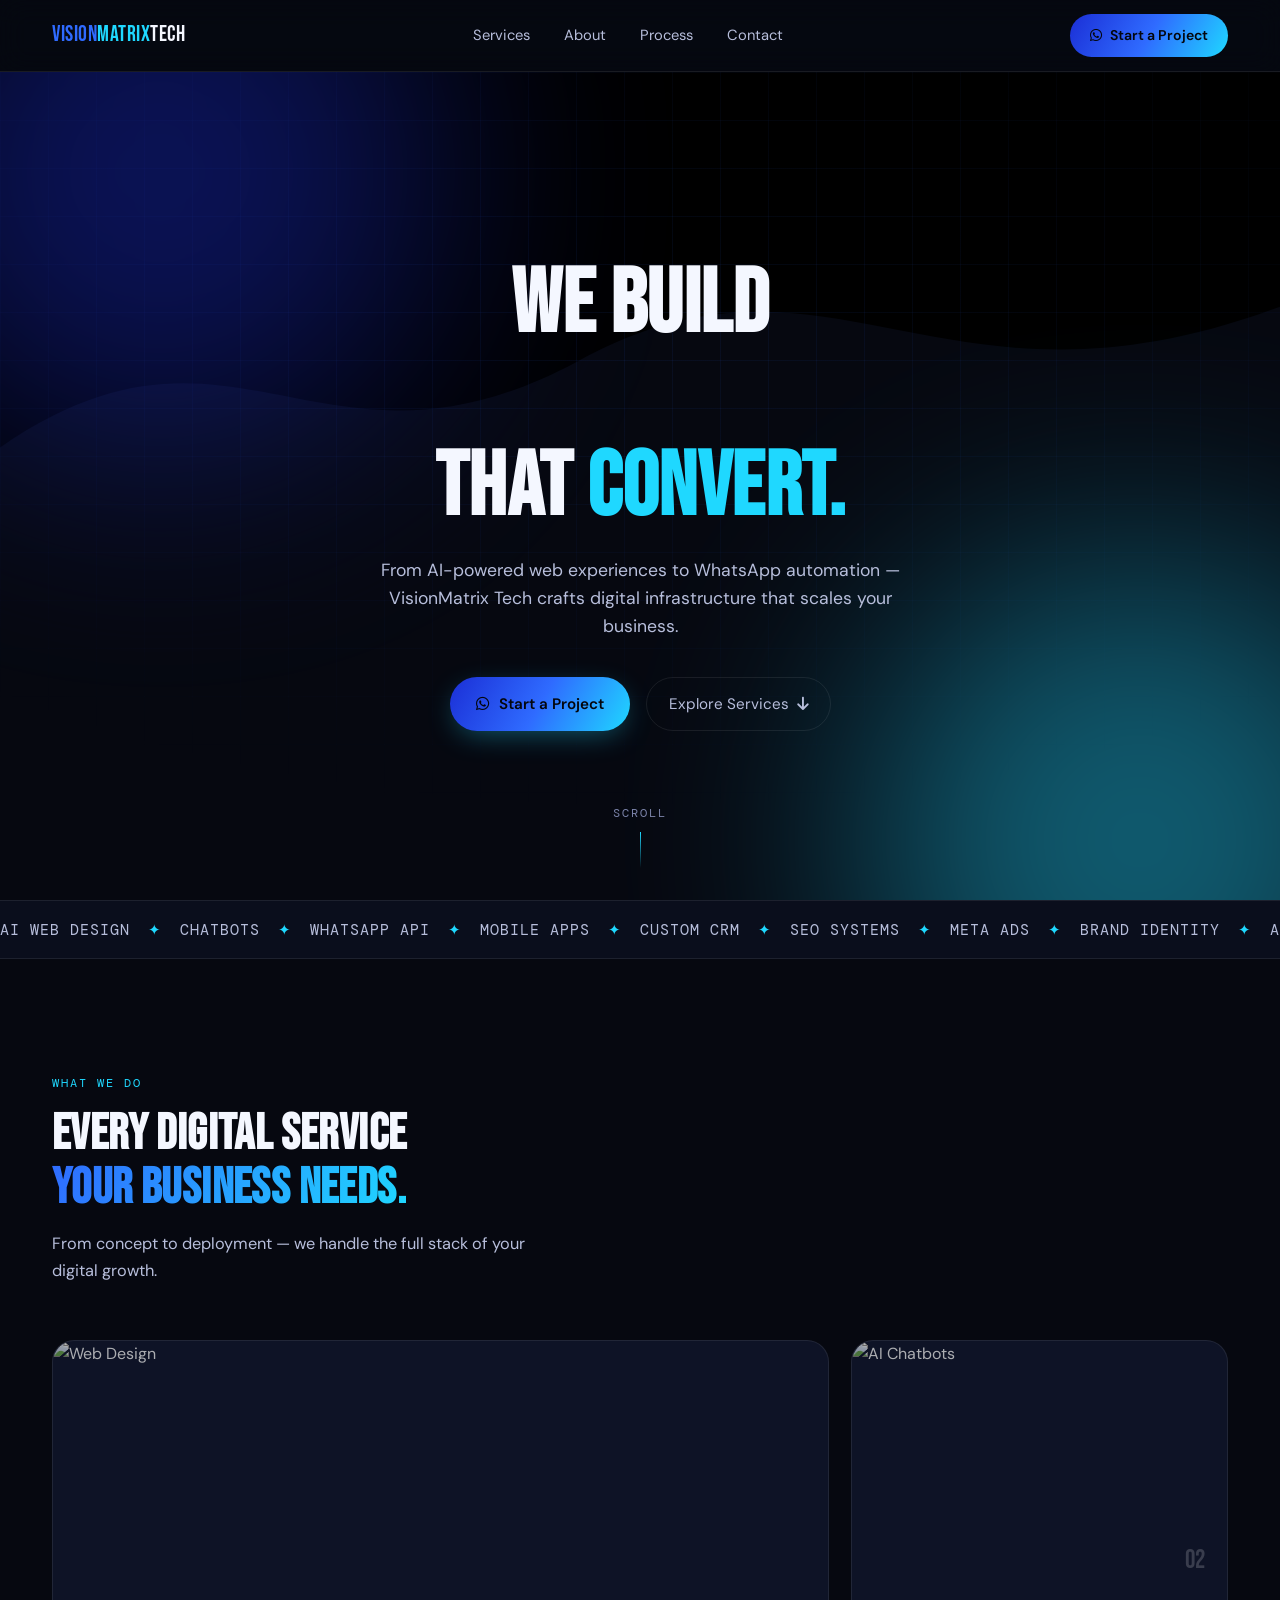
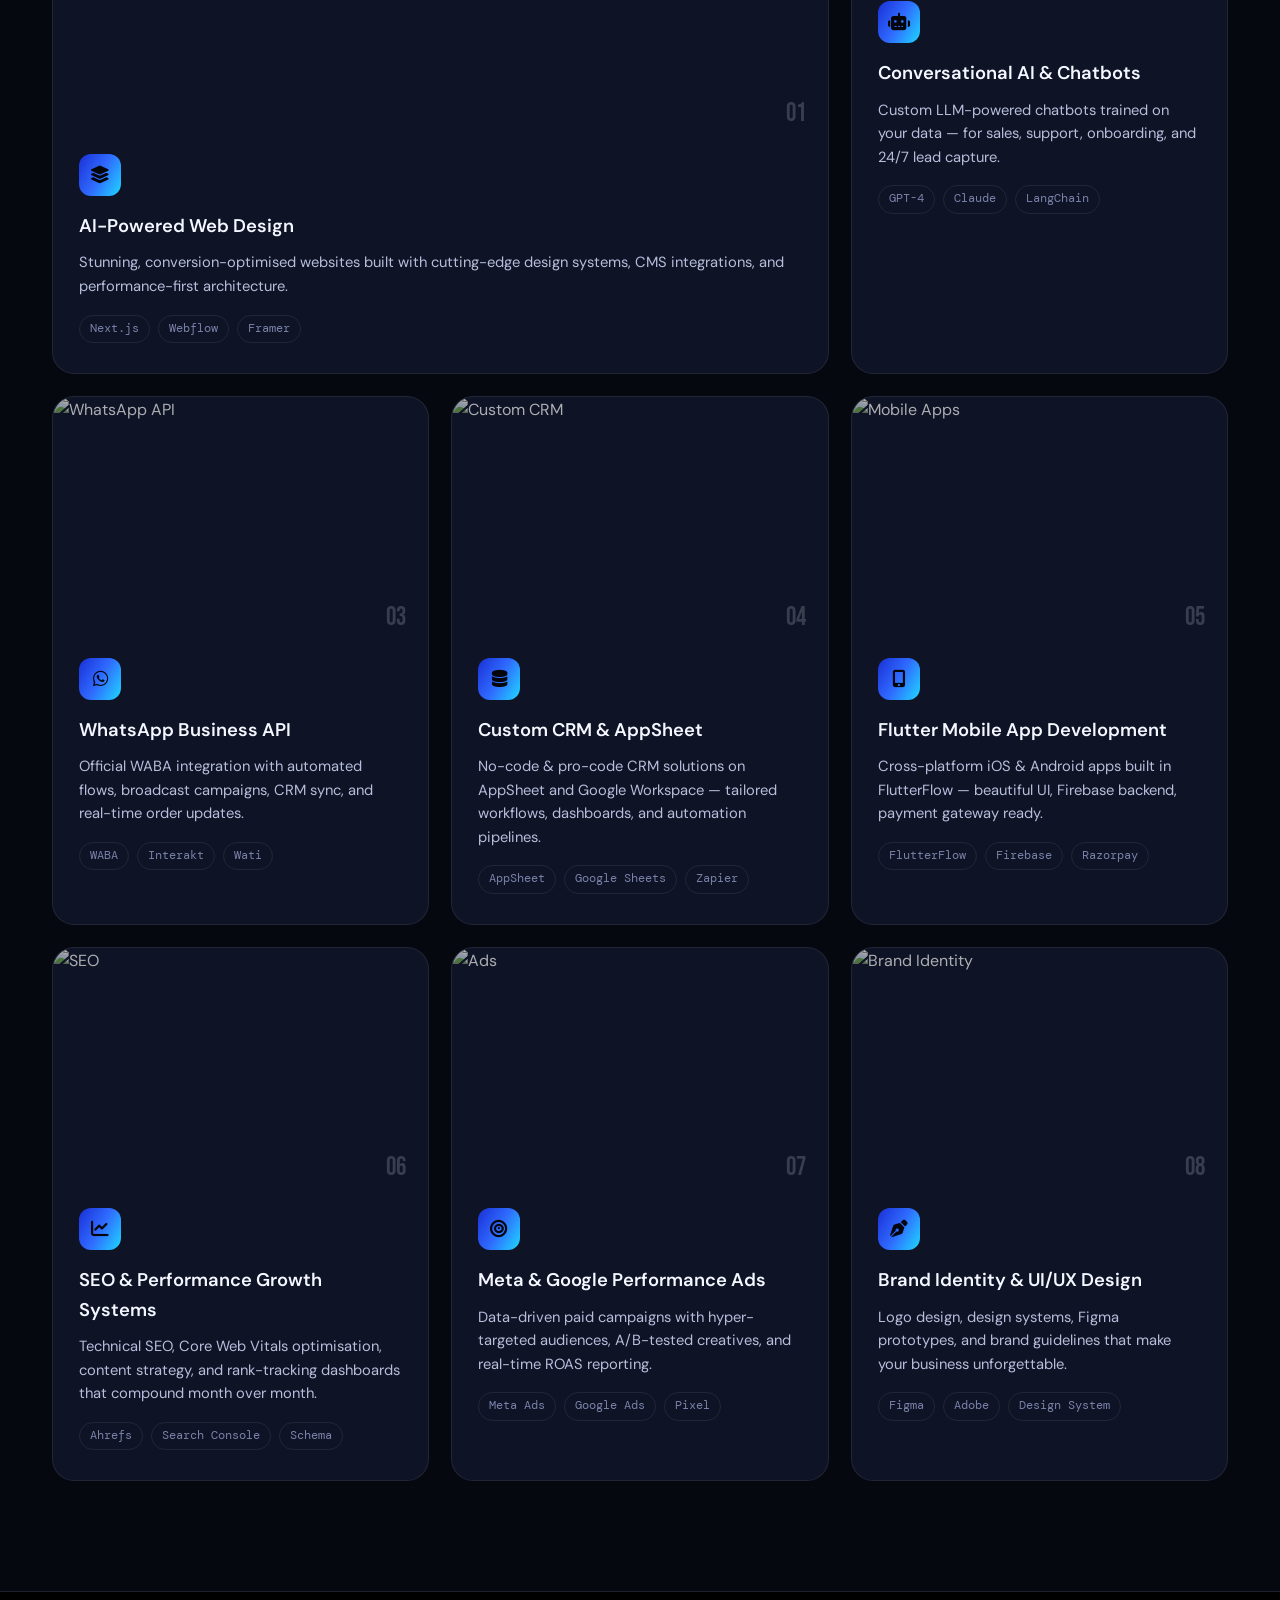
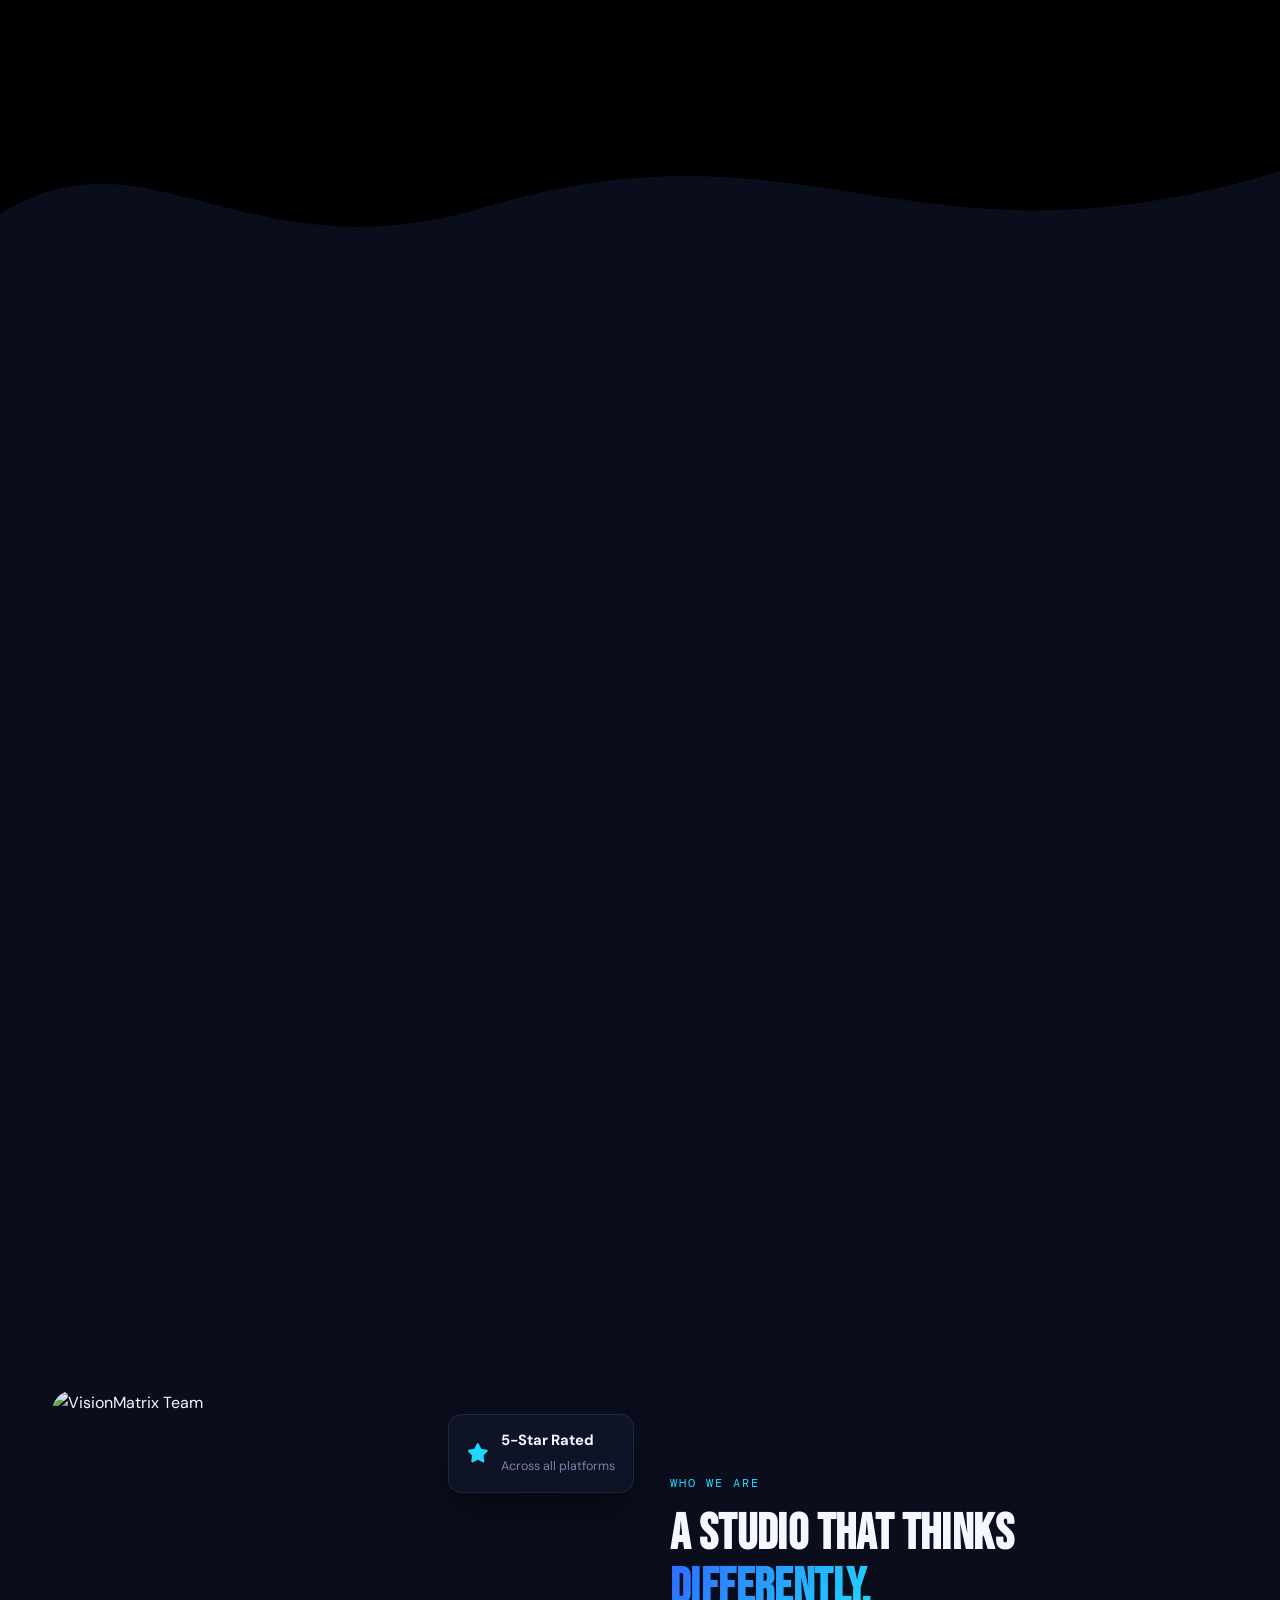
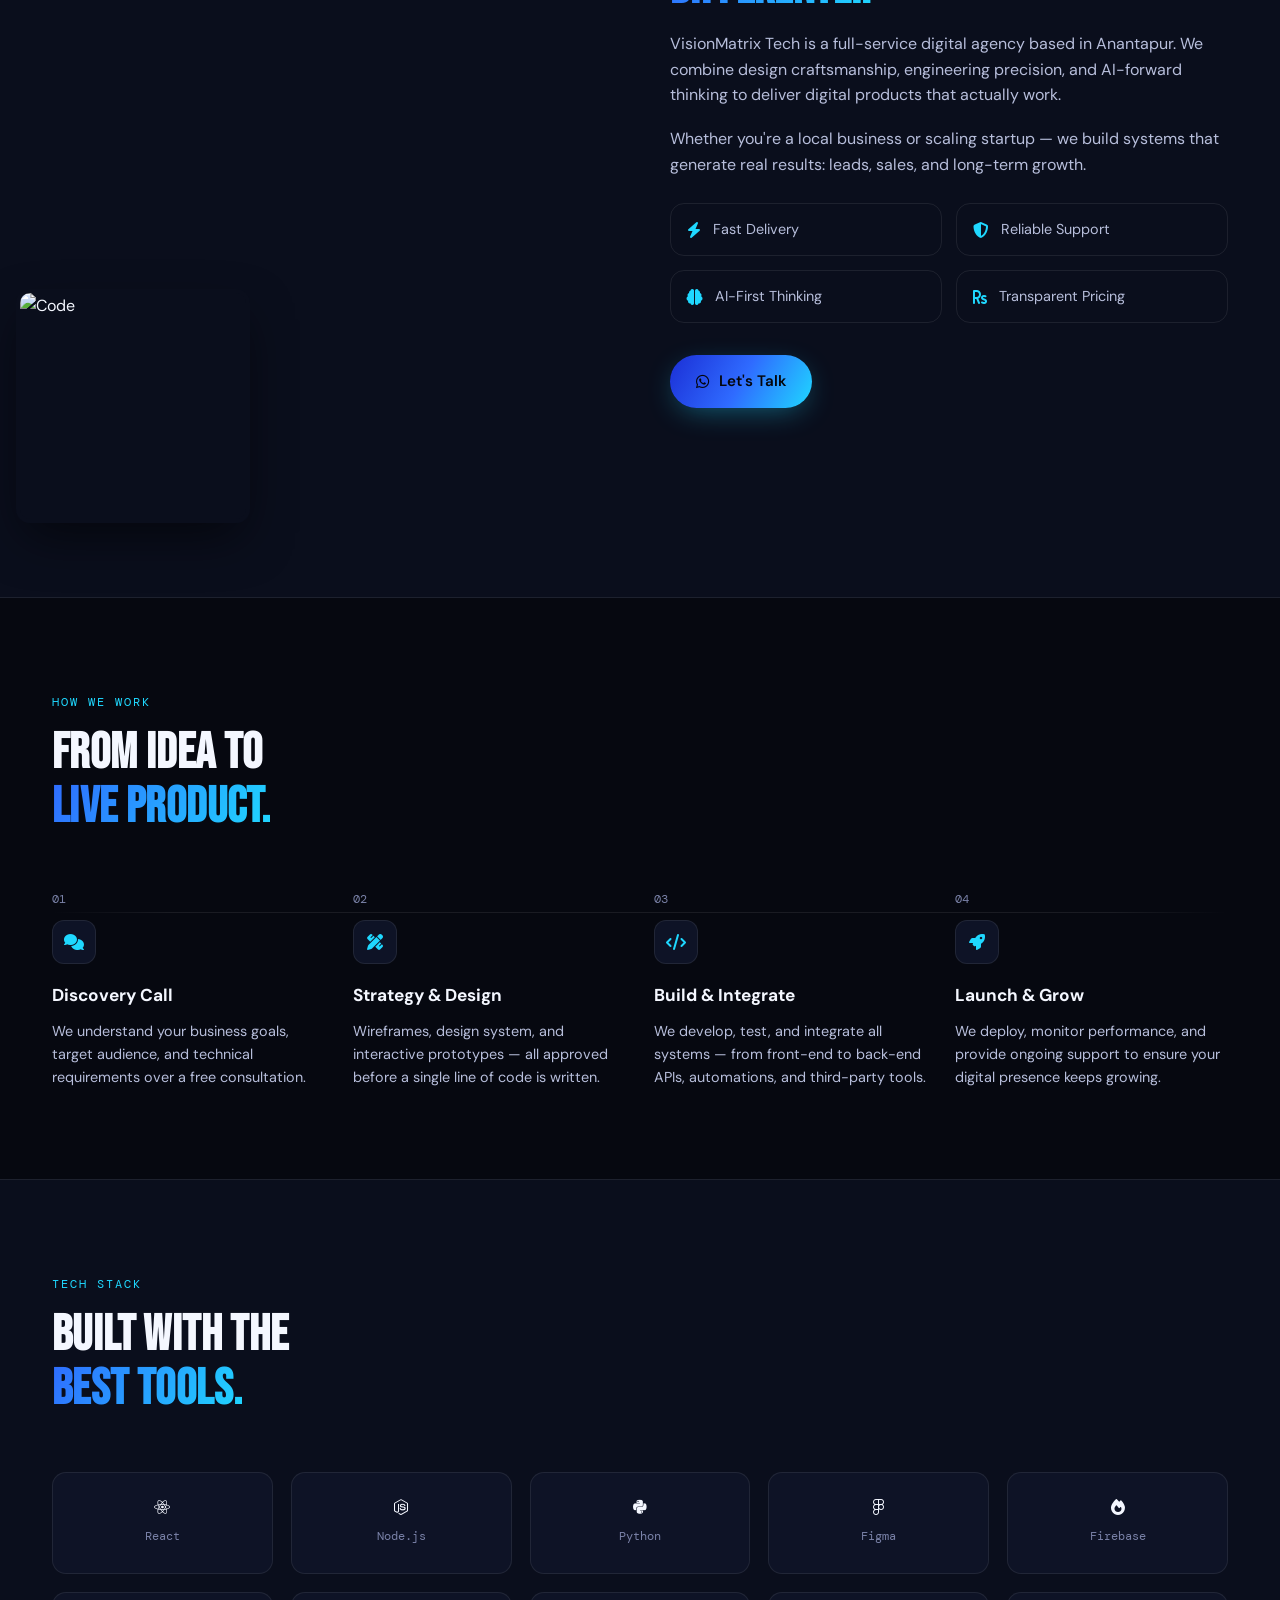
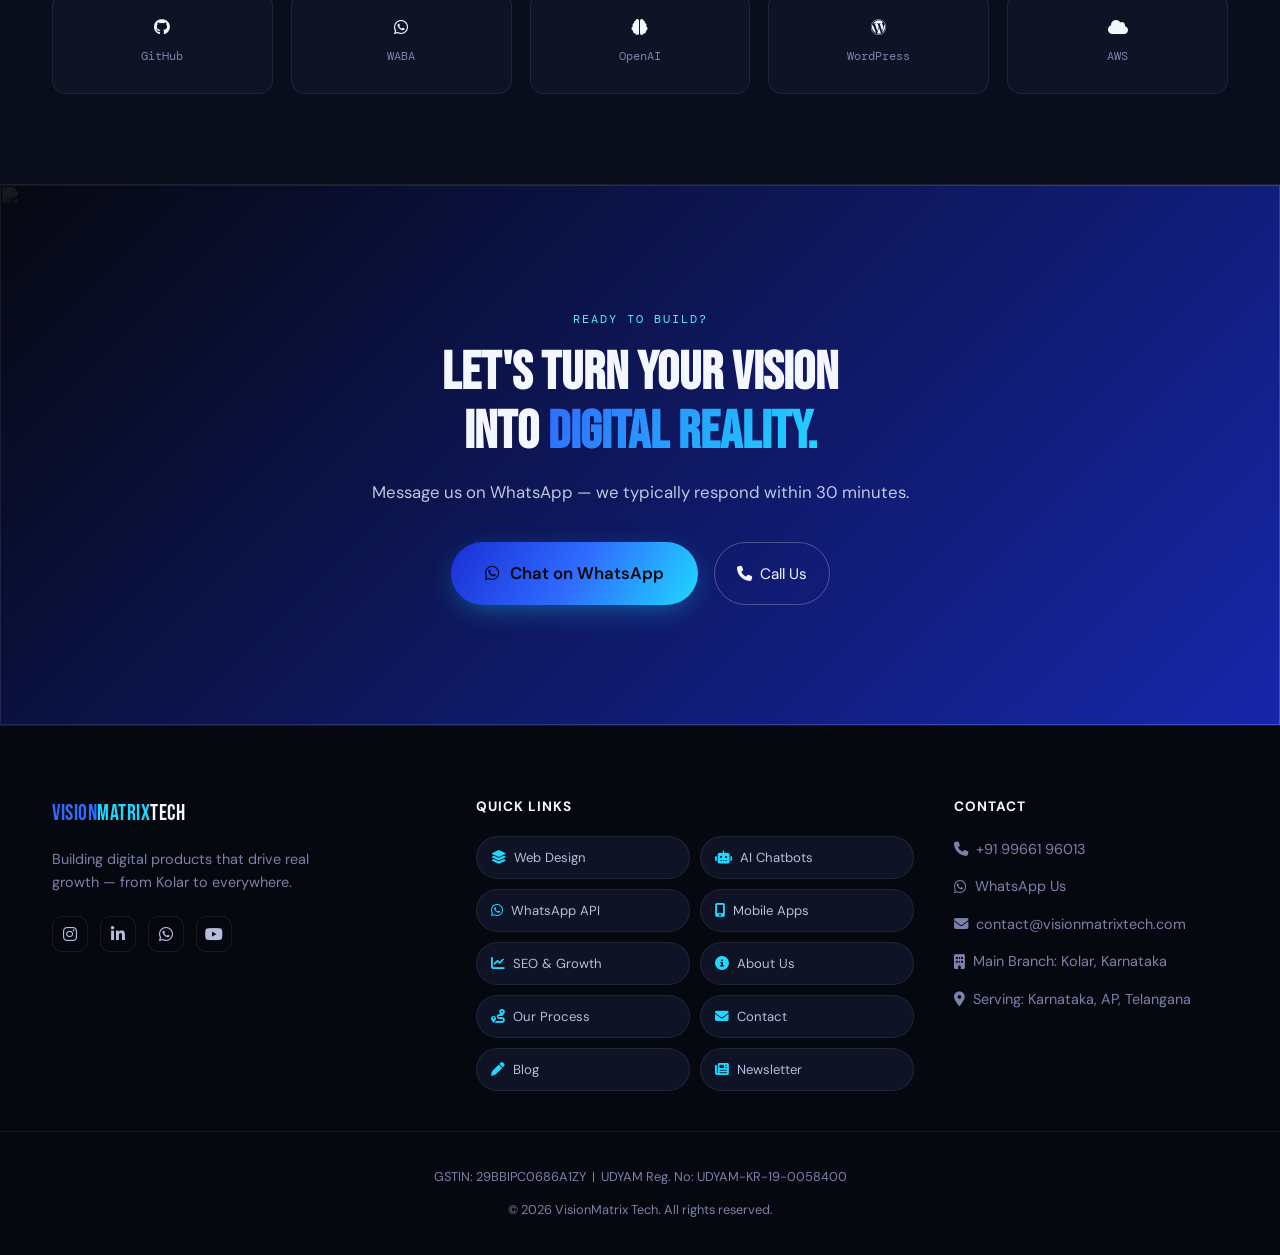
==== index.html @ 382af7f5 "Update index.html" ====
<!DOCTYPE html>
<html lang="en">
<head>
  <meta charset="UTF-8" />
  <meta name="viewport" content="width=device-width, initial-scale=1.0" />
  <title>VisionMatrix Tech — Digital Agency, Anantapur</title>
  <meta name="description" content="VisionMatrix Tech builds AI-powered websites, chatbots, WhatsApp automation, mobile apps, and growth systems for businesses in Anantapur and beyond." />
  <meta name="theme-color" content="#060810" />

  <link rel="preconnect" href="https://fonts.googleapis.com" />
  <link rel="preconnect" href="https://fonts.gstatic.com" crossorigin />
  <link href="https://fonts.googleapis.com/css2?family=Bebas+Neue&family=DM+Sans:wght@300;400;500;600&family=DM+Mono:wght@400;500&display=swap" rel="stylesheet" />
  <link rel="stylesheet" href="https://cdnjs.cloudflare.com/ajax/libs/font-awesome/6.5.0/css/all.min.css" />

  <link rel="stylesheet" href="style.css" />
</head>
<body>

  <nav class="nav" id="nav">
    <div class="nav-inner">
      <a href="#" class="nav-logo">
        <img src="VisionMatrix.png" alt="VisionMatrix Tech" onerror="this.style.display='none'" />
        <span class="nav-logo-text"><span class="brand-vision">Vision</span><span class="brand-matrix">Matrix</span><span class="brand-tech">Tech</span></span>
      </a>
      <ul class="nav-links" id="navLinks">
        <li><a href="#services">Services</a></li>
        <li><a href="#about">About</a></li>
        <li><a href="#process">Process</a></li>
        <li><a href="#contact">Contact</a></li>
      </ul>
      <a href="https://wa.me/919966196013?text=Hi%20Chandan,%20I%20am%20looking%20for%20a%20digital%20solution%20for%20my%20business." target="_blank" class="nav-cta">
        <img src="https://api.iconify.design/simple-icons:whatsapp.svg?color=%2325D366" alt="WhatsApp" loading="lazy" class="brand-icon icon-sm" onerror="iconFallback(this)" data-fallback-fa="fab fa-whatsapp" /> Start a Project
      </a>
      <button class="nav-hamburger" id="hamburger" aria-label="Open menu">
        <span></span><span></span><span></span>
      </button>
    </div>
    <div class="mobile-menu" id="mobileMenu">
      <ul>
        <li><a href="#services" onclick="closeMobileMenu()">Services</a></li>
        <li><a href="#about" onclick="closeMobileMenu()">About</a></li>
        <li><a href="#process" onclick="closeMobileMenu()">Process</a></li>
        <li><a href="#contact" onclick="closeMobileMenu()">Contact</a></li>
      </ul>
      <a href="https://wa.me/919966196013?text=Hi%20Chandan,%20I%20am%20looking%20for%20a%20digital%20solution%20for%20my%20business." target="_blank" class="mobile-cta">
        <img src="https://api.iconify.design/simple-icons:whatsapp.svg?color=%2325D366" alt="WhatsApp" loading="lazy" class="brand-icon icon-sm" onerror="iconFallback(this)" data-fallback-fa="fab fa-whatsapp" /> Start a Project on WhatsApp
      </a>
    </div>
  </nav>

  <section class="hero" id="home">
    <div class="hero-bg">
      <div class="hero-grid"></div>
      <div class="dot-texture corner-tl"></div>
      <div class="dot-texture corner-br"></div>
      <div class="hero-glow glow-1"></div>
      <div class="hero-glow glow-2"></div>
      <svg class="brand-wave wave-tl-1" viewBox="0 0 300 300"><path d="M0,0 L300,0 L300,55 C220,85 195,35 135,68 C75,100 55,50 0,88 Z" /></svg>
      <svg class="brand-wave wave-tl-2" viewBox="0 0 300 300"><path d="M0,0 L300,0 L300,26 C205,48 180,16 100,34 C48,46 28,20 0,38 Z" /></svg>
      <svg class="brand-wave wave-br-1" viewBox="0 0 300 300"><path d="M300,300 L0,300 L0,245 C80,215 105,265 165,232 C225,200 245,250 300,212 Z" /></svg>
      <svg class="brand-wave wave-br-2" viewBox="0 0 300 300"><path d="M300,300 L0,300 L0,274 C95,252 120,284 200,266 C252,254 272,280 300,262 Z" /></svg>
      <img src="https://images.unsplash.com/photo-1451187580459-43490279c0fa?w=1800&auto=format&fit=crop&q=80" alt="" class="hero-bg-img" />
    </div>
    <div class="hero-inner">
      <h1 class="hero-title">
        We Build<br />
        <span class="hero-word-cycle" id="wordCycle">Websites</span><br />
        That <span class="hero-accent">Convert.</span>
      </h1>
      <p class="hero-sub">
        From AI-powered web experiences to WhatsApp automation — VisionMatrix Tech crafts digital infrastructure that scales your business.
      </p>
      <div class="hero-actions">
        <a href="https://wa.me/919966196013?text=Hi%20Chandan,%20I%20am%20looking%20for%20a%20digital%20solution%20for%20my%20business." target="_blank" class="btn-primary">
          <img src="https://api.iconify.design/simple-icons:whatsapp.svg?color=%2325D366" alt="WhatsApp" loading="lazy" class="brand-icon icon-sm" onerror="iconFallback(this)" data-fallback-fa="fab fa-whatsapp" /> Start a Project
        </a>
        <a href="#services" class="btn-ghost">Explore Services <i class="fas fa-arrow-down"></i></a>
      </div>

    </div>
    <div class="hero-scroll-hint">
      <span>Scroll</span>
      <div class="scroll-line"></div>
    </div>
  </section>

  <div class="marquee-strip">
    <div class="marquee-track">
      <span class="mq-web">AI Web Design</span><span class="sep">✦</span>
      <span class="mq-bot">Chatbots</span><span class="sep">✦</span>
      <span class="mq-wa">WhatsApp API</span><span class="sep">✦</span>
      <span class="mq-app">Mobile Apps</span><span class="sep">✦</span>
      <span class="mq-crm">Custom CRM</span><span class="sep">✦</span>
      <span class="mq-seo">SEO Systems</span><span class="sep">✦</span>
      <span class="mq-ads">Meta Ads</span><span class="sep">✦</span>
      <span class="mq-brand">Brand Identity</span><span class="sep">✦</span>
      <span class="mq-web">AI Web Design</span><span class="sep">✦</span>
      <span class="mq-bot">Chatbots</span><span class="sep">✦</span>
      <span class="mq-wa">WhatsApp API</span><span class="sep">✦</span>
      <span class="mq-app">Mobile Apps</span><span class="sep">✦</span>
      <span class="mq-crm">Custom CRM</span><span class="sep">✦</span>
      <span class="mq-seo">SEO Systems</span><span class="sep">✦</span>
      <span class="mq-ads">Meta Ads</span><span class="sep">✦</span>
      <span class="mq-brand">Brand Identity</span><span class="sep">✦</span>
    </div>
  </div>

  <section class="services" id="services">
    <div class="section-inner">
      <div class="section-header">
        <span class="section-tag">What We Do</span>
        <h2 class="section-title">Every Digital Service<br /><span class="accent-text">Your Business Needs.</span></h2>
        <p class="section-desc">From concept to deployment — we handle the full stack of your digital growth.</p>
      </div>
      <div class="services-grid">

        <div class="service-card featured" data-tilt>
          <div class="service-img">
            <img src="https://images.unsplash.com/photo-1547658719-da2b51169166?w=800&auto=format&fit=crop&q=80" alt="Web Design" />
            <div class="service-img-overlay"></div>
          </div>
          <div class="service-body">
            <span class="service-num">01</span>
            <div class="service-icon"><i class="fas fa-layer-group"></i></div>
            <h3>AI-Powered Web Design</h3>
            <p>Stunning, conversion-optimised websites built with cutting-edge design systems, CMS integrations, and performance-first architecture.</p>
            <div class="service-tags"><span>Next.js</span><span>Webflow</span><span>Framer</span></div>
          </div>
        </div>

        <div class="service-card" data-tilt>
          <div class="service-img">
            <img src="https://images.unsplash.com/photo-1677442136019-21780ecad995?w=800&auto=format&fit=crop&q=80" alt="AI Chatbots" />
            <div class="service-img-overlay"></div>
          </div>
          <div class="service-body">
            <span class="service-num">02</span>
            <div class="service-icon"><i class="fas fa-robot"></i></div>
            <h3>Conversational AI & Chatbots</h3>
            <p>Custom LLM-powered chatbots trained on your data — for sales, support, onboarding, and 24/7 lead capture.</p>
            <div class="service-tags"><span>GPT-4</span><span>Claude</span><span>LangChain</span></div>
          </div>
        </div>

        <div class="service-card" data-tilt>
          <div class="service-img">
            <img src="https://images.unsplash.com/photo-1611746872915-64382b5c76da?w=800&auto=format&fit=crop&q=80" alt="WhatsApp API" />
            <div class="service-img-overlay"></div>
          </div>
          <div class="service-body">
            <span class="service-num">03</span>
            <div class="service-icon"><i class="fab fa-whatsapp"></i></div>
            <h3>WhatsApp Business API</h3>
            <p>Official WABA integration with automated flows, broadcast campaigns, CRM sync, and real-time order updates.</p>
            <div class="service-tags"><span>WABA</span><span>Interakt</span><span>Wati</span></div>
          </div>
        </div>

        <div class="service-card" data-tilt>
          <div class="service-img">
            <img src="https://images.unsplash.com/photo-1553877522-43269d4ea984?w=800&auto=format&fit=crop&q=80" alt="Custom CRM" />
            <div class="service-img-overlay"></div>
          </div>
          <div class="service-body">
            <span class="service-num">04</span>
            <div class="service-icon"><i class="fas fa-database"></i></div>
            <h3>Custom CRM & AppSheet</h3>
            <p>No-code & pro-code CRM solutions on AppSheet and Google Workspace — tailored workflows, dashboards, and automation pipelines.</p>
            <div class="service-tags"><span>AppSheet</span><span>Google Sheets</span><span>Zapier</span></div>
          </div>
        </div>

        <div class="service-card" data-tilt>
          <div class="service-img">
            <img src="https://images.unsplash.com/photo-1512941937669-90a1b58e7e9c?w=800&auto=format&fit=crop&q=80" alt="Mobile Apps" />
            <div class="service-img-overlay"></div>
          </div>
          <div class="service-body">
            <span class="service-num">05</span>
            <div class="service-icon"><i class="fas fa-mobile-alt"></i></div>
            <h3>Flutter Mobile App Development</h3>
            <p>Cross-platform iOS & Android apps built in FlutterFlow — beautiful UI, Firebase backend, payment gateway ready.</p>
            <div class="service-tags"><span>FlutterFlow</span><span>Firebase</span><span>Razorpay</span></div>
          </div>
        </div>

        <div class="service-card" data-tilt>
          <div class="service-img">
            <img src="https://images.unsplash.com/photo-1460925895917-afdab827c52f?w=800&auto=format&fit=crop&q=80" alt="SEO" />
            <div class="service-img-overlay"></div>
          </div>
          <div class="service-body">
            <span class="service-num">06</span>
            <div class="service-icon"><i class="fas fa-chart-line"></i></div>
            <h3>SEO & Performance Growth Systems</h3>
            <p>Technical SEO, Core Web Vitals optimisation, content strategy, and rank-tracking dashboards that compound month over month.</p>
            <div class="service-tags"><span>Ahrefs</span><span>Search Console</span><span>Schema</span></div>
          </div>
        </div>

        <div class="service-card" data-tilt>
          <div class="service-img">
            <img src="https://images.unsplash.com/photo-1611162617213-7d7a39e9b1d7?w=800&auto=format&fit=crop&q=80" alt="Ads" />
            <div class="service-img-overlay"></div>
          </div>
          <div class="service-body">
            <span class="service-num">07</span>
            <div class="service-icon"><i class="fas fa-bullseye"></i></div>
            <h3>Meta & Google Performance Ads</h3>
            <p>Data-driven paid campaigns with hyper-targeted audiences, A/B-tested creatives, and real-time ROAS reporting.</p>
            <div class="service-tags"><span>Meta Ads</span><span>Google Ads</span><span>Pixel</span></div>
          </div>
        </div>

        <div class="service-card" data-tilt>
          <div class="service-img">
            <img src="https://images.unsplash.com/photo-1558655146-9f40138edfeb?w=800&auto=format&fit=crop&q=80" alt="Brand Identity" />
            <div class="service-img-overlay"></div>
          </div>
          <div class="service-body">
            <span class="service-num">08</span>
            <div class="service-icon"><i class="fas fa-pen-nib"></i></div>
            <h3>Brand Identity & UI/UX Design</h3>
            <p>Logo design, design systems, Figma prototypes, and brand guidelines that make your business unforgettable.</p>
            <div class="service-tags"><span>Figma</span><span>Adobe</span><span>Design System</span></div>
          </div>
        </div>

      </div>
    </div>
  </section>

  <section class="about" id="about">
    <svg class="brand-wave wave-about" viewBox="0 0 300 300"><path d="M0,0 L300,0 L300,42 C215,68 190,28 115,50 C58,68 35,30 0,52 Z" /></svg>
    <div class="dot-texture corner-br"></div>
    <div class="section-inner about-inner">
      <div class="about-visual">
        <div class="about-img-main">
          <img src="https://images.unsplash.com/photo-1522071820081-009f0129c71c?w=900&auto=format&fit=crop&q=80" alt="VisionMatrix Team" />
        </div>
        <div class="about-img-accent">
          <img src="https://images.unsplash.com/photo-1498050108023-c5249f4df085?w=600&auto=format&fit=crop&q=80" alt="Code" />
        </div>
        <div class="about-float-card">
          <i class="fas fa-star accent-icon"></i>
          <div>
            <strong>5-Star Rated</strong>
            <span>Across all platforms</span>
          </div>
        </div>
      </div>
      <div class="about-content">
        <span class="section-tag">Who We Are</span>
        <h2 class="section-title">A Studio That Thinks<br /><span class="accent-text">Differently.</span></h2>
        <p>VisionMatrix Tech is a full-service digital agency based in Anantapur. We combine design craftsmanship, engineering precision, and AI-forward thinking to deliver digital products that actually work.</p>
        <p>Whether you're a local business or scaling startup — we build systems that generate real results: leads, sales, and long-term growth.</p>
        <div class="about-pillars">
          <div class="pillar">
            <i class="fas fa-bolt"></i>
            <span>Fast Delivery</span>
          </div>
          <div class="pillar">
            <i class="fas fa-shield-alt"></i>
            <span>Reliable Support</span>
          </div>
          <div class="pillar">
            <i class="fas fa-brain"></i>
            <span>AI-First Thinking</span>
          </div>
          <div class="pillar">
            <i class="fas fa-rupee-sign"></i>
            <span>Transparent Pricing</span>
          </div>
        </div>
        <a href="https://wa.me/919966196013?text=Hi%20Chandan,%20I%20am%20looking%20for%20a%20digital%20solution%20for%20my%20business." target="_blank" class="btn-primary">
          <img src="https://api.iconify.design/simple-icons:whatsapp.svg?color=%2325D366" alt="WhatsApp" loading="lazy" class="brand-icon icon-sm" onerror="iconFallback(this)" data-fallback-fa="fab fa-whatsapp" /> Let's Talk
        </a>
      </div>
    </div>
  </section>

  <section class="process" id="process">
    <div class="section-inner">
      <div class="section-header">
        <span class="section-tag">How We Work</span>
        <h2 class="section-title">From Idea to<br /><span class="accent-text">Live Product.</span></h2>
      </div>
      <div class="process-steps">
        <div class="process-line"></div>
        <div class="process-step reveal">
          <div class="step-num">01</div>
          <div class="step-icon"><i class="fas fa-comments"></i></div>
          <h3>Discovery Call</h3>
          <p>We understand your business goals, target audience, and technical requirements over a free consultation.</p>
        </div>
        <div class="process-step reveal">
          <div class="step-num">02</div>
          <div class="step-icon"><i class="fas fa-pencil-ruler"></i></div>
          <h3>Strategy & Design</h3>
          <p>Wireframes, design system, and interactive prototypes — all approved before a single line of code is written.</p>
        </div>
        <div class="process-step reveal">
          <div class="step-num">03</div>
          <div class="step-icon"><i class="fas fa-code"></i></div>
          <h3>Build & Integrate</h3>
          <p>We develop, test, and integrate all systems — from front-end to back-end APIs, automations, and third-party tools.</p>
        </div>
        <div class="process-step reveal">
          <div class="step-num">04</div>
          <div class="step-icon"><i class="fas fa-rocket"></i></div>
          <h3>Launch & Grow</h3>
          <p>We deploy, monitor performance, and provide ongoing support to ensure your digital presence keeps growing.</p>
        </div>
      </div>
    </div>
  </section>

  <section class="tech-section">
    <div class="section-inner">
      <div class="section-header">
        <span class="section-tag">Tech Stack</span>
        <h2 class="section-title">Built With The<br /><span class="accent-text">Best Tools.</span></h2>
      </div>
      <div class="tech-logos">
        <div class="tech-item"><img src="https://api.iconify.design/simple-icons:react.svg?color=%2361DAFB" alt="React" loading="lazy" class="brand-icon icon-tech" onerror="iconFallback(this)" data-fallback-fa="fab fa-react" /><span>React</span></div>
        <div class="tech-item"><img src="https://api.iconify.design/simple-icons:nodedotjs.svg?color=%235FA04E" alt="Node.js" loading="lazy" class="brand-icon icon-tech" onerror="iconFallback(this)" data-fallback-fa="fab fa-node-js" /><span>Node.js</span></div>
        <div class="tech-item"><img src="https://api.iconify.design/simple-icons:python.svg?color=%233776AB" alt="Python" loading="lazy" class="brand-icon icon-tech" onerror="iconFallback(this)" data-fallback-fa="fab fa-python" /><span>Python</span></div>
        <div class="tech-item"><img src="https://api.iconify.design/simple-icons:figma.svg?color=%23F24E1E" alt="Figma" loading="lazy" class="brand-icon icon-tech" onerror="iconFallback(this)" data-fallback-fa="fab fa-figma" /><span>Figma</span></div>
        <div class="tech-item"><img src="https://api.iconify.design/simple-icons:firebase.svg?color=%23FFCA28" alt="Firebase" loading="lazy" class="brand-icon icon-tech" onerror="iconFallback(this)" data-fallback-fa="fas fa-fire" /><span>Firebase</span></div>
        <div class="tech-item"><img src="https://api.iconify.design/simple-icons:github.svg?color=%23FFFFFF" alt="GitHub" loading="lazy" class="brand-icon icon-tech" onerror="iconFallback(this)" data-fallback-fa="fab fa-github" /><span>GitHub</span></div>
        <div class="tech-item"><img src="https://api.iconify.design/simple-icons:whatsapp.svg?color=%2325D366" alt="WABA" loading="lazy" class="brand-icon icon-tech" onerror="iconFallback(this)" data-fallback-fa="fab fa-whatsapp" /><span>WABA</span></div>
        <div class="tech-item"><img src="https://api.iconify.design/simple-icons:openai.svg?color=%23FFFFFF" alt="OpenAI" loading="lazy" class="brand-icon icon-tech icon-tech-lg" onerror="iconFallback(this)" data-fallback-fa="fas fa-brain" /><span>OpenAI</span></div>
        <div class="tech-item"><img src="https://api.iconify.design/simple-icons:wordpress.svg?color=%2321759B" alt="WordPress" loading="lazy" class="brand-icon icon-tech" onerror="iconFallback(this)" data-fallback-fa="fab fa-wordpress" /><span>WordPress</span></div>
        <div class="tech-item"><img src="https://api.iconify.design/simple-icons:amazonaws.svg?color=%23FF9900" alt="AWS" loading="lazy" class="brand-icon icon-tech" onerror="iconFallback(this)" data-fallback-fa="fas fa-cloud" /><span>AWS</span></div>
      </div>
    </div>
  </section>

  <section class="cta-banner" id="contact">
    <div class="cta-bg">
      <img src="https://images.unsplash.com/photo-1504384308090-c894fdcc538d?w=1800&auto=format&fit=crop&q=80" alt="" />
      <div class="cta-overlay"></div>
      <svg class="brand-wave wave-cta" viewBox="0 0 800 400" preserveAspectRatio="none"><path d="M0,400 L0,280 C120,220 180,320 300,260 C420,200 480,300 620,240 C700,200 760,260 800,220 L800,400 Z" /></svg>
    </div>
    <div class="cta-inner">
      <span class="section-tag light">Ready to Build?</span>
      <h2 class="cta-title">Let's Turn Your Vision<br />Into <span class="accent-text">Digital Reality.</span></h2>
      <p>Message us on WhatsApp — we typically respond within 30 minutes.</p>
      <div class="cta-actions">
        <a href="https://wa.me/919966196013?text=Hi%20Chandan,%20I%20am%20looking%20for%20a%20digital%20solution%20for%20my%20business." target="_blank" class="btn-primary large">
          <img src="https://api.iconify.design/simple-icons:whatsapp.svg?color=%2325D366" alt="WhatsApp" loading="lazy" class="brand-icon icon-md" onerror="iconFallback(this)" data-fallback-fa="fab fa-whatsapp" /> Chat on WhatsApp
        </a>
        <a href="tel:+919966196013" class="btn-ghost light">
          <i class="fas fa-phone"></i> Call Us
        </a>
      </div>
    </div>
  </section>

  <footer class="footer">
    <div class="footer-inner">
      <div class="footer-brand">
        <a href="#" class="nav-logo">
          <span class="nav-logo-text"><span class="brand-vision">Vision</span><span class="brand-matrix">Matrix</span><span class="brand-tech">Tech</span></span>
        </a>
        <p>Building digital products that drive real growth — from Kolar to everywhere.</p>
        <div class="footer-social">
          <a href="https://www.instagram.com/visionmatrix_tech?igsh=MTQ2aG1hajMzbmNkag==" target="_blank" aria-label="Instagram"><img src="https://api.iconify.design/simple-icons:instagram.svg?color=%23E4405F" alt="Instagram" loading="lazy" class="brand-icon icon-md" onerror="iconFallback(this)" data-fallback-fa="fab fa-instagram" /></a>
          <a href="https://www.linkedin.com/company/r-c-s-anantha/" target="_blank" aria-label="LinkedIn"><img src="https://api.iconify.design/simple-icons:linkedin.svg?color=%230A66C2" alt="LinkedIn" loading="lazy" class="brand-icon icon-md" onerror="iconFallback(this)" data-fallback-fa="fab fa-linkedin-in" /></a>
          <a href="https://wa.me/919966196013" aria-label="WhatsApp"><img src="https://api.iconify.design/simple-icons:whatsapp.svg?color=%2325D366" alt="WhatsApp" loading="lazy" class="brand-icon icon-md" onerror="iconFallback(this)" data-fallback-fa="fab fa-whatsapp" /></a>
          <a href="#" aria-label="YouTube"><img src="https://api.iconify.design/simple-icons:youtube.svg?color=%23FF0000" alt="YouTube" loading="lazy" class="brand-icon icon-md" onerror="iconFallback(this)" data-fallback-fa="fab fa-youtube" /></a>
        </div>
      </div>
      <div class="footer-quicklinks">
        <h4>Quick Links</h4>
        <div class="quicklinks-grid">
          <a href="#services" class="qlink"><i class="fas fa-layer-group"></i> Web Design</a>
          <a href="#services" class="qlink"><i class="fas fa-robot"></i> AI Chatbots</a>
          <a href="#services" class="qlink"><img src="https://api.iconify.design/simple-icons:whatsapp.svg?color=%2325D366" alt="WhatsApp" loading="lazy" class="brand-icon icon-sm" onerror="iconFallback(this)" data-fallback-fa="fab fa-whatsapp" /> WhatsApp API</a>
          <a href="#services" class="qlink"><i class="fas fa-mobile-alt"></i> Mobile Apps</a>
          <a href="#services" class="qlink"><i class="fas fa-chart-line"></i> SEO & Growth</a>
          <a href="#about" class="qlink"><i class="fas fa-info-circle"></i> About Us</a>
          <a href="#process" class="qlink"><i class="fas fa-route"></i> Our Process</a>
          <a href="#contact" class="qlink"><i class="fas fa-envelope"></i> Contact</a>
          <a href="#" onclick="showComingSoon(event)" class="qlink"><i class="fas fa-pen"></i> Blog</a>
          <a href="#" onclick="showComingSoon(event)" class="qlink"><i class="fas fa-newspaper"></i> Newsletter</a>
        </div>
      </div>
      <div class="footer-col">
        <h4>Contact</h4>
        <ul>
          <li><a href="tel:+919966196013"><i class="fas fa-phone"></i> +91 99661 96013</a></li>
          <li><a href="https://wa.me/919966196013"><img src="https://api.iconify.design/simple-icons:whatsapp.svg?color=%2325D366" alt="WhatsApp" loading="lazy" class="brand-icon icon-sm" onerror="iconFallback(this)" data-fallback-fa="fab fa-whatsapp" /> WhatsApp Us</a></li>
          <li><a href="mailto:contact@visionmatrixtech.com"><img src="https://api.iconify.design/simple-icons:gmail.svg?color=%23EA4335" alt="Email" loading="lazy" class="brand-icon icon-sm" onerror="iconFallback(this)" data-fallback-fa="fas fa-envelope" /> contact@visionmatrixtech.com</a></li>
          <li><span><i class="fas fa-building"></i> Main Branch: Kolar, Karnataka</span></li>
          <li><span><i class="fas fa-map-marker-alt"></i> Serving: Karnataka, AP, Telangana</span></li>
        </ul>
      </div>
    </div>
    <div class="footer-bottom">
      <p class="footer-legal">GSTIN: 29BBIPC0686A1ZY &nbsp;|&nbsp; UDYAM Reg. No: UDYAM-KR-19-0058400</p>
      <p>© 2026 VisionMatrix Tech. All rights reserved.</p>
    </div>
  </footer>

  <div id="comingSoonBanner" class="toast-banner">
    <i class="fas fa-info-circle"></i> This feature is coming soon. Stay tuned!
  </div>

  <nav class="mobile-tabbar" aria-label="Mobile navigation">
    <a href="#home" class="tab-item tab-home"><i class="fas fa-house"></i><span>Home</span></a>
    <a href="#services" class="tab-item tab-services"><i class="fas fa-layer-group"></i><span>Services</span></a>
    <a href="#about" class="tab-item tab-about"><i class="fas fa-info-circle"></i><span>About</span></a>
    <a href="#process" class="tab-item tab-process"><i class="fas fa-route"></i><span>Process</span></a>
    <a href="https://wa.me/919966196013?text=Hi%20Chandan,%20I%20am%20looking%20for%20a%20digital%20solution%20for%20my%20business." target="_blank" class="tab-item tab-cta"><img src="https://api.iconify.design/simple-icons:whatsapp.svg?color=%2325D366" alt="WhatsApp" loading="lazy" class="brand-icon icon-sm" onerror="iconFallback(this)" data-fallback-fa="fab fa-whatsapp" /><span>Chat</span></a>
  </nav>

  <script src="script.js"></script>
</body>
</html>
---- style.css ----
/* ==========================================================================
   VisionMatrix Tech — stylesheet
   Palette pulled from logo: deep royal blue → bright cyan gradient
   ========================================================================== */

:root {
  --bg: #060810;
  --bg-alt: #0a0e1c;
  --bg-card: #0e1326;
  --line: rgba(255, 255, 255, 0.08);

  --ink: #f4f7ff;
  --ink-dim: #b7bedb;
  --ink-mute: #7a82a8;

  --blue-deep: #1b2fd6;
  --blue-mid: #2f6bff;
  --cyan: #1fd8ff;
  --cyan-soft: #5ee9ff;

  --gradient: linear-gradient(120deg, var(--blue-deep) 0%, var(--blue-mid) 50%, var(--cyan) 100%);
  --gradient-text: linear-gradient(120deg, var(--blue-mid) 0%, var(--cyan) 100%);

  --radius: 14px;
  --radius-lg: 22px;
  --ff-display: "Bebas Neue", sans-serif;
  --ff-body: "DM Sans", sans-serif;
  --ff-mono: "DM Mono", monospace;
}

* { box-sizing: border-box; }
html { scroll-behavior: smooth; }

body {
  margin: 0;
  background: var(--bg);
  color: var(--ink);
  font-family: var(--ff-body);
  font-weight: 400;
  line-height: 1.6;
  -webkit-font-smoothing: antialiased;
}

img { max-width: 100%; display: block; }
a { color: inherit; text-decoration: none; }
ul { list-style: none; margin: 0; padding: 0; }

::selection { background: var(--cyan); color: #04060c; }

.accent-text {
  background: var(--gradient-text);
  -webkit-background-clip: text;
  background-clip: text;
  color: transparent;
}

/* ---------------- Buttons ---------------- */
.btn-primary {
  display: inline-flex;
  align-items: center;
  gap: 10px;
  padding: 14px 26px;
  border-radius: 100px;
  background: var(--gradient);
  color: #04060c;
  font-weight: 600;
  font-size: 0.95rem;
  box-shadow: 0 8px 30px -8px rgba(31, 216, 255, 0.45);
  transition: transform 0.25s ease, box-shadow 0.25s ease;
}
.btn-primary:hover { transform: translateY(-2px); box-shadow: 0 12px 36px -6px rgba(31, 216, 255, 0.6); }
.btn-primary.large { padding: 18px 34px; font-size: 1.05rem; }

.btn-ghost {
  display: inline-flex;
  align-items: center;
  gap: 8px;
  padding: 14px 22px;
  border-radius: 100px;
  border: 1px solid var(--line);
  color: var(--ink-dim);
  font-size: 0.95rem;
  transition: border-color 0.25s ease, color 0.25s ease;
}
.btn-ghost:hover { border-color: var(--cyan); color: var(--ink); }
.btn-ghost.light { border-color: rgba(255,255,255,0.25); color: var(--ink); }

/* ---------------- Nav ---------------- */
.nav {
  position: sticky;
  top: 0;
  z-index: 100;
  background: rgba(6, 8, 16, 0.75);
  backdrop-filter: blur(14px);
  border-bottom: 1px solid var(--line);
}
.nav-inner {
  max-width: 1240px;
  margin: 0 auto;
  padding: 14px 32px;
  display: flex;
  align-items: center;
  justify-content: space-between;
  gap: 24px;
}
.nav-logo { display: flex; align-items: center; gap: 10px; }
.nav-logo img { height: 36px; width: auto; border-radius: 8px; }
.nav-logo-text { font-family: var(--ff-display); font-size: 1.4rem; letter-spacing: 0.5px; }
.brand-vision { color: var(--blue-mid); }
.brand-matrix { color: var(--cyan); }
.brand-tech { color: var(--ink); }

.nav-links { display: flex; gap: 34px; }
.nav-links a {
  font-size: 0.92rem;
  color: var(--ink-dim);
  transition: color 0.2s ease;
}
.nav-links a:hover { color: var(--cyan); }

.nav-cta {
  display: inline-flex;
  align-items: center;
  gap: 8px;
  padding: 10px 20px;
  border-radius: 100px;
  background: var(--gradient);
  color: #04060c;
  font-weight: 600;
  font-size: 0.88rem;
}

.nav-hamburger {
  display: none;
  flex-direction: column;
  gap: 5px;
  background: none;
  border: none;
  cursor: pointer;
  padding: 6px;
}
.nav-hamburger span { width: 22px; height: 2px; background: var(--ink); transition: 0.3s ease; }
.nav-hamburger.active span:nth-child(1) { transform: translateY(7px) rotate(45deg); }
.nav-hamburger.active span:nth-child(2) { opacity: 0; }
.nav-hamburger.active span:nth-child(3) { transform: translateY(-7px) rotate(-45deg); }

.mobile-menu {
  display: none;
  flex-direction: column;
  gap: 18px;
  padding: 24px 32px 32px;
  background: var(--bg-alt);
  border-bottom: 1px solid var(--line);
}
.mobile-menu.active { display: flex; }
.mobile-menu ul { display: flex; flex-direction: column; gap: 16px; }
.mobile-menu a { font-size: 1rem; color: var(--ink-dim); }
.mobile-cta {
  display: inline-flex;
  align-items: center;
  justify-content: center;
  gap: 8px;
  padding: 14px;
  border-radius: 100px;
  background: var(--gradient);
  color: #04060c;
  font-weight: 600;
}

/* ---------------- Hero ---------------- */
.hero {
  position: relative;
  min-height: 92vh;
  display: flex;
  flex-direction: column;
  align-items: center;
  justify-content: center;
  text-align: center;
  padding: 80px 24px 60px;
  overflow: hidden;
}
.hero-bg { position: absolute; inset: 0; z-index: 0; }
.hero-bg-img { width: 100%; height: 100%; object-fit: cover; opacity: 0.12; filter: saturate(0.6); }
.hero-grid {
  position: absolute; inset: 0;
  background-image:
    linear-gradient(rgba(47,107,255,0.08) 1px, transparent 1px),
    linear-gradient(90deg, rgba(47,107,255,0.08) 1px, transparent 1px);
  background-size: 48px 48px;
  mask-image: radial-gradient(ellipse 80% 60% at 50% 30%, black, transparent);
}
.hero-glow {
  position: absolute;
  width: 560px; height: 560px;
  border-radius: 50%;
  filter: blur(120px);
  opacity: 0.4;
}
.glow-1 { background: var(--blue-deep); top: -180px; left: -120px; }
.glow-2 { background: var(--cyan); bottom: -220px; right: -140px; }

.hero-inner { position: relative; z-index: 1; max-width: 880px; }
.hero-title {
  font-family: var(--ff-display);
  font-size: clamp(2.8rem, 7vw, 5.6rem);
  line-height: 1.02;
  letter-spacing: 0.5px;
  margin: 0 0 22px;
}
.hero-word-cycle {
  background: var(--gradient-text);
  -webkit-background-clip: text;
  background-clip: text;
  color: transparent;
}
.hero-accent { color: var(--cyan); }
.hero-sub {
  font-size: 1.1rem;
  color: var(--ink-dim);
  max-width: 560px;
  margin: 0 auto 36px;
}
.hero-actions { display: flex; gap: 16px; justify-content: center; flex-wrap: wrap; }

.hero-scroll-hint {
  position: absolute;
  bottom: 32px;
  left: 50%;
  transform: translateX(-50%);
  display: flex;
  flex-direction: column;
  align-items: center;
  gap: 8px;
  color: var(--ink-mute);
  font-family: var(--ff-mono);
  font-size: 0.72rem;
  letter-spacing: 2px;
  text-transform: uppercase;
}
.scroll-line { width: 1px; height: 36px; background: linear-gradient(var(--cyan), transparent); }

/* ---------------- Marquee ---------------- */
.marquee-strip {
  border-top: 1px solid var(--line);
  border-bottom: 1px solid var(--line);
  background: var(--bg-alt);
  overflow: hidden;
  padding: 16px 0;
}
.marquee-track {
  display: inline-flex;
  white-space: nowrap;
  align-items: center;
  gap: 18px;
  animation: scroll-marquee 32s linear infinite;
  font-family: var(--ff-mono);
  font-size: 0.95rem;
  letter-spacing: 1px;
  text-transform: uppercase;
}
.marquee-track span:not(.sep) { color: var(--ink-dim); }
.marquee-track .sep { color: var(--cyan); }
@keyframes scroll-marquee { from { transform: translateX(0); } to { transform: translateX(-50%); } }

/* ---------------- Section shell ---------------- */
.section-inner { max-width: 1240px; margin: 0 auto; padding: 110px 32px; }
.tech-section .section-inner, .process .section-inner { padding-top: 90px; padding-bottom: 90px; }
.section-header { max-width: 640px; margin: 0 0 56px; }
.section-tag {
  display: inline-block;
  font-family: var(--ff-mono);
  font-size: 0.78rem;
  letter-spacing: 2px;
  text-transform: uppercase;
  color: var(--cyan);
  margin-bottom: 14px;
}
.section-tag.light { color: var(--cyan-soft); }
.section-title {
  font-family: var(--ff-display);
  font-size: clamp(2rem, 4vw, 3.1rem);
  line-height: 1.08;
  margin: 0 0 16px;
  letter-spacing: 0.4px;
}
.section-desc { color: var(--ink-dim); font-size: 1.02rem; max-width: 480px; }

/* ---------------- Services ---------------- */
.services { background: var(--bg); }
.services-grid {
  display: grid;
  grid-template-columns: repeat(3, 1fr);
  gap: 22px;
}
.service-card {
  background: var(--bg-card);
  border: 1px solid var(--line);
  border-radius: var(--radius-lg);
  overflow: hidden;
  transition: border-color 0.3s ease, transform 0.3s ease;
}
.service-card:hover { border-color: rgba(31,216,255,0.35); transform: translateY(-4px); }
.service-card.featured { grid-column: span 2; }
.service-card.featured .service-img { aspect-ratio: 16/8; }

.service-img { position: relative; aspect-ratio: 16/10; overflow: hidden; }
.service-img img { width: 100%; height: 100%; object-fit: cover; filter: saturate(0.7) brightness(0.7); transition: transform 0.5s ease; }
.service-card:hover .service-img img { transform: scale(1.06); }
.service-img-overlay {
  position: absolute; inset: 0;
  background: linear-gradient(180deg, transparent 40%, var(--bg-card) 100%);
}

.service-body { padding: 26px 26px 30px; position: relative; }
.service-num {
  position: absolute; top: -34px; right: 22px;
  font-family: var(--ff-display);
  font-size: 1.6rem;
  color: rgba(255,255,255,0.18);
}
.service-icon {
  width: 42px; height: 42px;
  border-radius: 12px;
  display: flex; align-items: center; justify-content: center;
  background: var(--gradient);
  color: #04060c;
  font-size: 1.1rem;
  margin-bottom: 16px;
}
.service-body h3 { font-size: 1.15rem; margin: 0 0 10px; font-weight: 600; }
.service-body p { color: var(--ink-dim); font-size: 0.92rem; margin: 0 0 16px; }
.service-tags { display: flex; gap: 8px; flex-wrap: wrap; }
.service-tags span {
  font-family: var(--ff-mono);
  font-size: 0.72rem;
  padding: 4px 10px;
  border-radius: 100px;
  border: 1px solid var(--line);
  color: var(--ink-mute);
}

/* ---------------- About ---------------- */
.about { background: var(--bg-alt); border-top: 1px solid var(--line); border-bottom: 1px solid var(--line); }
.about-inner { display: grid; grid-template-columns: 1fr 1fr; gap: 60px; align-items: center; }
.about-visual { position: relative; }
.about-img-main { border-radius: var(--radius-lg); overflow: hidden; aspect-ratio: 4/5; }
.about-img-main img { width: 100%; height: 100%; object-fit: cover; }
.about-img-accent {
  position: absolute; bottom: -36px; left: -36px;
  width: 42%; aspect-ratio: 1/1;
  border-radius: var(--radius);
  overflow: hidden;
  border: 4px solid var(--bg-alt);
  box-shadow: 0 20px 50px -10px rgba(0,0,0,0.6);
}
.about-img-accent img { width: 100%; height: 100%; object-fit: cover; }
.about-float-card {
  position: absolute; top: 24px; right: -24px;
  display: flex; align-items: center; gap: 12px;
  background: var(--bg-card);
  border: 1px solid var(--line);
  border-radius: var(--radius);
  padding: 14px 18px;
  box-shadow: 0 20px 50px -12px rgba(0,0,0,0.6);
}
.accent-icon { color: var(--cyan); font-size: 1.2rem; }
.about-float-card strong { display: block; font-size: 0.92rem; }
.about-float-card span { font-size: 0.78rem; color: var(--ink-mute); }

.about-content p { color: var(--ink-dim); margin: 0 0 18px; }
.about-pillars { display: grid; grid-template-columns: 1fr 1fr; gap: 14px; margin: 26px 0 32px; }
.pillar {
  display: flex; align-items: center; gap: 12px;
  padding: 14px 16px;
  border: 1px solid var(--line);
  border-radius: var(--radius);
  font-size: 0.9rem;
  color: var(--ink-dim);
}
.pillar i { color: var(--cyan); font-size: 1rem; }

/* ---------------- Process ---------------- */
.process { background: var(--bg); }
.process-steps { position: relative; display: grid; grid-template-columns: repeat(4, 1fr); gap: 28px; }
.process-line {
  position: absolute; top: 22px; left: 0; right: 0; height: 1px;
  background: linear-gradient(90deg, transparent, var(--line) 10%, var(--line) 90%, transparent);
  z-index: 0;
}
.process-step { position: relative; z-index: 1; opacity: 0; transform: translateY(18px); transition: opacity 0.6s ease, transform 0.6s ease; }
.process-step.in-view { opacity: 1; transform: translateY(0); }
.step-num { font-family: var(--ff-mono); font-size: 0.78rem; color: var(--ink-mute); margin-bottom: 10px; }
.step-icon {
  width: 44px; height: 44px;
  border-radius: 12px;
  display: flex; align-items: center; justify-content: center;
  background: var(--bg-card);
  border: 1px solid var(--line);
  color: var(--cyan);
  margin-bottom: 18px;
}
.process-step h3 { font-size: 1.08rem; margin: 0 0 10px; }
.process-step p { color: var(--ink-dim); font-size: 0.9rem; margin: 0; }

/* ---------------- Tech ---------------- */
.tech-section { background: var(--bg-alt); border-top: 1px solid var(--line); border-bottom: 1px solid var(--line); }
.tech-logos { display: grid; grid-template-columns: repeat(5, 1fr); gap: 18px; }
.tech-item {
  display: flex; flex-direction: column; align-items: center; gap: 12px;
  padding: 26px 14px;
  border: 1px solid var(--line);
  border-radius: var(--radius);
  background: var(--bg-card);
  transition: border-color 0.25s ease, transform 0.25s ease;
}
.tech-item:hover { border-color: rgba(31,216,255,0.35); transform: translateY(-3px); }
.tech-item img.brand-icon { width: 38px; height: 38px; object-fit: contain; }
.tech-item img.brand-icon.icon-tech-lg { width: 46px; height: 46px; }
.tech-item span { font-size: 0.78rem; color: var(--ink-mute); font-family: var(--ff-mono); }

/* ---------------- Inline brand logos (nav, buttons, footer, tabbar) ---------------- */
.brand-icon { display: inline-block; object-fit: contain; vertical-align: middle; }
.brand-icon.icon-sm { width: 16px; height: 16px; }
.brand-icon.icon-md { width: 20px; height: 20px; }
.brand-icon-fallback { font-size: inherit; }
.footer-social a .brand-icon.icon-md { width: 18px; height: 18px; }
.tab-item .brand-icon.icon-sm { width: 20px; height: 20px; }

/* ---------------- CTA banner ---------------- */
.cta-banner { position: relative; overflow: hidden; }
.cta-bg { position: absolute; inset: 0; }
.cta-bg img { width: 100%; height: 100%; object-fit: cover; }
.cta-overlay { position: absolute; inset: 0; background: linear-gradient(135deg, rgba(6,8,16,0.92), rgba(27,47,214,0.78)); }
.cta-inner {
  position: relative; z-index: 1;
  max-width: 760px;
  margin: 0 auto;
  padding: 120px 32px;
  text-align: center;
}
.cta-title { font-family: var(--ff-display); font-size: clamp(2.2rem, 5vw, 3.4rem); margin: 0 0 18px; line-height: 1.08; }
.cta-inner > p { color: rgba(244,247,255,0.78); margin: 0 0 36px; font-size: 1.05rem; }
.cta-actions { display: flex; gap: 16px; justify-content: center; flex-wrap: wrap; }

/* ---------------- Footer ---------------- */
.footer { background: var(--bg); border-top: 1px solid var(--line); }
.footer-inner {
  max-width: 1240px; margin: 0 auto;
  padding: 70px 32px 40px;
  display: grid;
  grid-template-columns: 1.4fr 1.6fr 1fr;
  gap: 40px;
}
.footer-brand p { color: var(--ink-mute); font-size: 0.9rem; margin: 16px 0 22px; max-width: 280px; }
.footer-social { display: flex; gap: 12px; }
.footer-social a {
  width: 36px; height: 36px;
  border-radius: 10px;
  display: flex; align-items: center; justify-content: center;
  border: 1px solid var(--line);
  color: var(--ink-dim);
  transition: border-color 0.25s ease, color 0.25s ease;
}
.footer-social a:hover { border-color: var(--cyan); color: var(--cyan); }

.footer-col h4, .footer-quicklinks h4 { font-size: 0.85rem; letter-spacing: 1px; text-transform: uppercase; color: var(--ink); margin: 0 0 18px; }
.footer-col ul { display: flex; flex-direction: column; gap: 12px; }
.footer-col a, .footer-col span { font-size: 0.9rem; color: var(--ink-mute); display: inline-flex; align-items: center; gap: 8px; }
.footer-col a:hover { color: var(--cyan); }

.quicklinks-grid {
  display: grid;
  grid-template-columns: repeat(2, 1fr);
  gap: 10px;
}
.qlink {
  display: flex;
  align-items: center;
  gap: 8px;
  padding: 10px 14px;
  border: 1px solid var(--line);
  border-radius: 100px;
  background: var(--bg-card);
  color: var(--ink-dim);
  font-size: 0.82rem;
  white-space: nowrap;
  overflow: hidden;
  text-overflow: ellipsis;
  transition: border-color 0.2s ease, color 0.2s ease, transform 0.2s ease;
}
.qlink i { color: var(--cyan); font-size: 0.85rem; flex-shrink: 0; }
.qlink:hover { border-color: rgba(31,216,255,0.4); color: var(--ink); transform: translateY(-2px); }

/* ---------------- Mobile Tab Bar ---------------- */
.mobile-tabbar {
  display: none;
  position: fixed;
  bottom: 0; left: 0; right: 0;
  z-index: 150;
  justify-content: space-around;
  align-items: center;
  background: rgba(6, 8, 16, 0.9);
  backdrop-filter: blur(16px);
  border-top: 1px solid var(--line);
  padding: 8px 4px calc(8px + env(safe-area-inset-bottom));
}
.tab-item {
  display: flex;
  flex-direction: column;
  align-items: center;
  gap: 4px;
  color: var(--ink-mute);
  font-family: var(--ff-mono);
  font-size: 0.62rem;
  letter-spacing: 0.3px;
  padding: 4px 6px;
  border-radius: 10px;
  transition: color 0.2s ease;
}
.tab-item i { font-size: 1.05rem; }
.tab-item:hover, .tab-item:active { opacity: 0.8; }
.tab-item.tab-cta i, .tab-item.tab-cta span { color: var(--cyan); }
.tab-home i, .tab-home span { color: #1fd8ff; }
.tab-services i, .tab-services span { color: #2f6bff; }
.tab-about i, .tab-about span { color: #a78bfa; }
.tab-process i, .tab-process span { color: #fbbf24; }

.footer-bottom {
  border-top: 1px solid var(--line);
  padding: 22px 32px;
  text-align: center;
  font-size: 0.8rem;
  color: var(--ink-mute);
}

/* ---------------- Toast ---------------- */
.toast-banner {
  position: fixed;
  bottom: 28px; left: 50%;
  transform: translateX(-50%) translateY(20px);
  display: flex; align-items: center; gap: 10px;
  background: var(--bg-card);
  border: 1px solid rgba(31,216,255,0.35);
  color: var(--ink);
  padding: 14px 22px;
  border-radius: 100px;
  font-size: 0.88rem;
  box-shadow: 0 20px 50px -12px rgba(0,0,0,0.6);
  opacity: 0;
  pointer-events: none;
  transition: opacity 0.3s ease, transform 0.3s ease;
  z-index: 200;
}
.toast-banner.show { opacity: 1; transform: translateX(-50%) translateY(0); }
.toast-banner i { color: var(--cyan); }

/* ---------------- Responsive ---------------- */
@media (max-width: 980px) {
  .services-grid { grid-template-columns: repeat(2, 1fr); }
  .service-card.featured { grid-column: span 2; }
  .about-inner { grid-template-columns: 1fr; }
  .process-steps { grid-template-columns: repeat(2, 1fr); }
  .process-line { display: none; }
  .tech-logos { grid-template-columns: repeat(3, 1fr); }
  .footer-inner { grid-template-columns: 1fr 1fr; }
}

@media (max-width: 720px) {
  .nav-links, .nav-cta { display: none; }
  .nav-hamburger { display: flex; }
  .services-grid { grid-template-columns: 1fr; }
  .service-card.featured { grid-column: span 1; }
  .process-steps { grid-template-columns: 1fr; }
  .tech-logos { grid-template-columns: repeat(2, 1fr); }
  .footer-inner { grid-template-columns: 1fr; }
  .quicklinks-grid { grid-template-columns: repeat(2, 1fr); }
  .about-img-accent { display: none; }
  .about-float-card { right: 0; }
  .section-inner { padding: 76px 22px; }

  .mobile-tabbar { display: flex; }
  body { padding-bottom: 68px; }
  .toast-banner { bottom: 84px; }
}

@media (prefers-reduced-motion: reduce) {
  * { animation-duration: 0.001ms !important; animation-iteration-count: 1 !important; transition-duration: 0.001ms !important; }
}
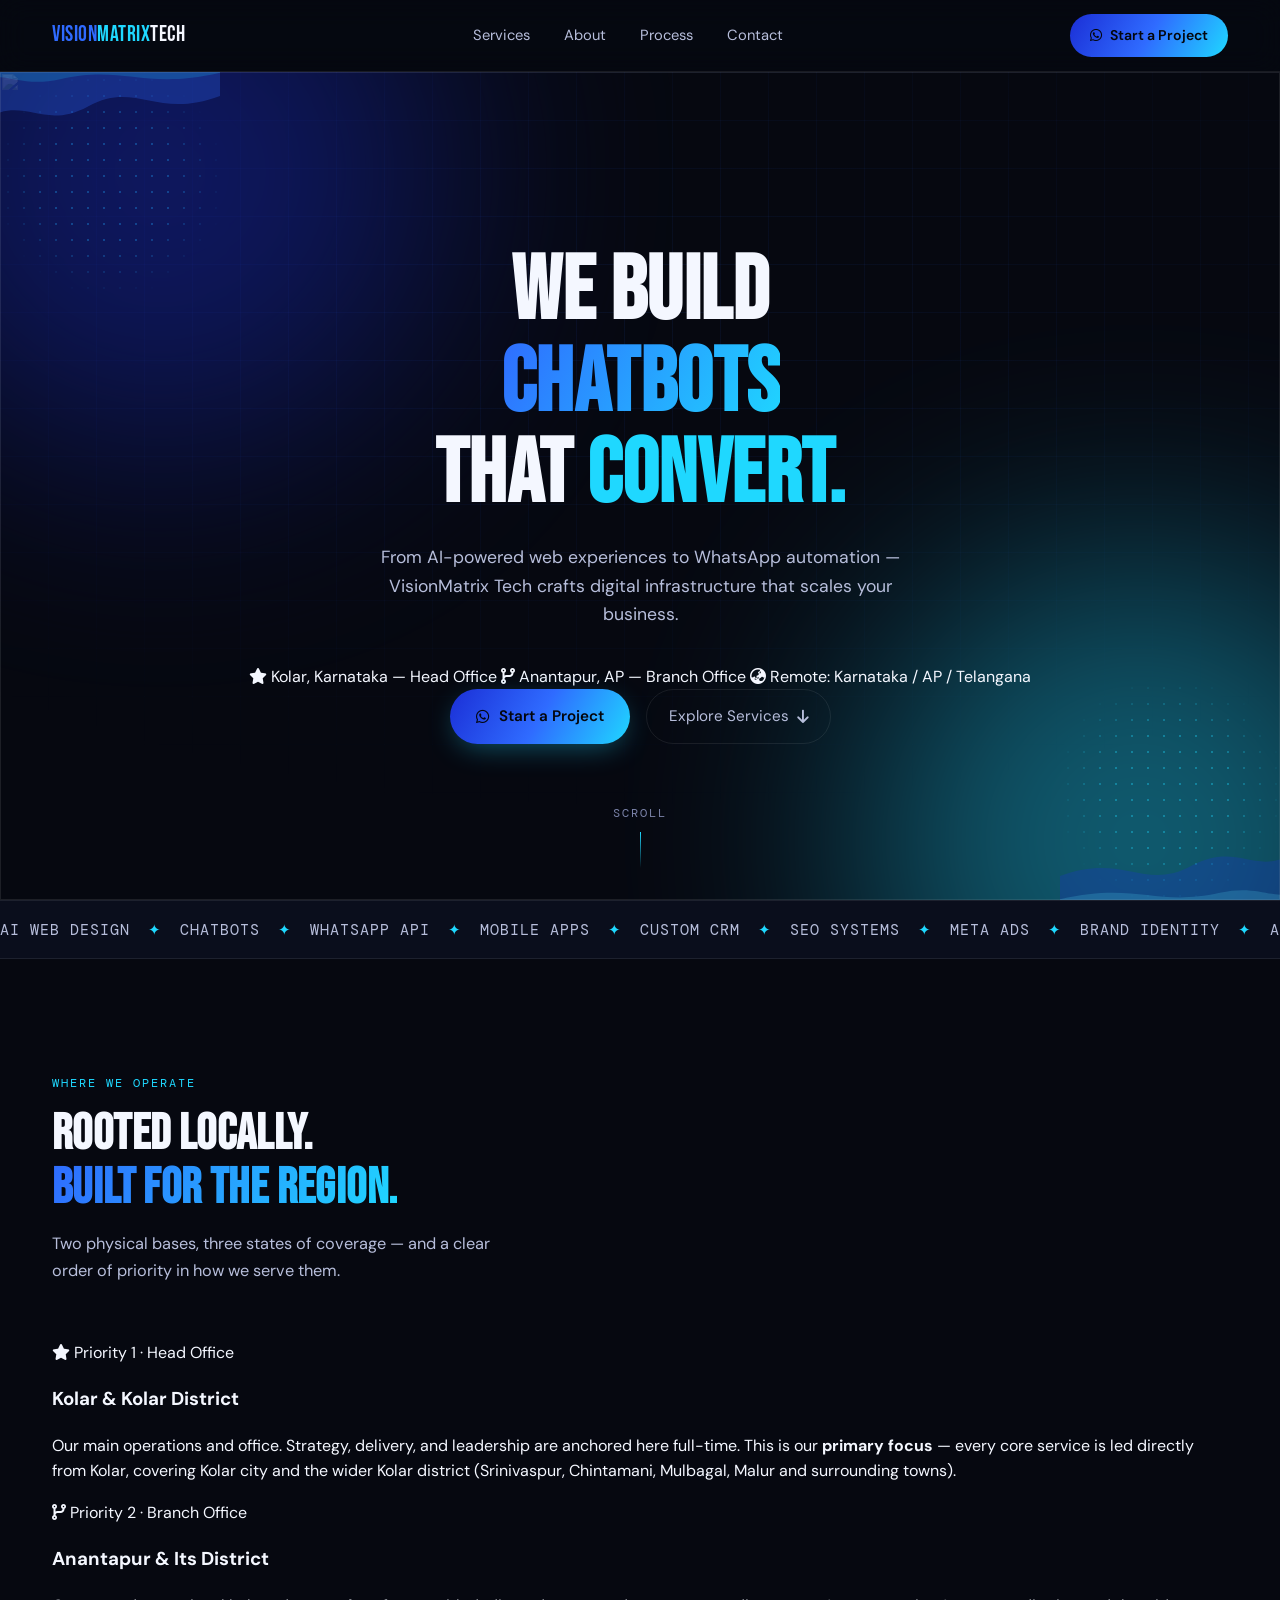
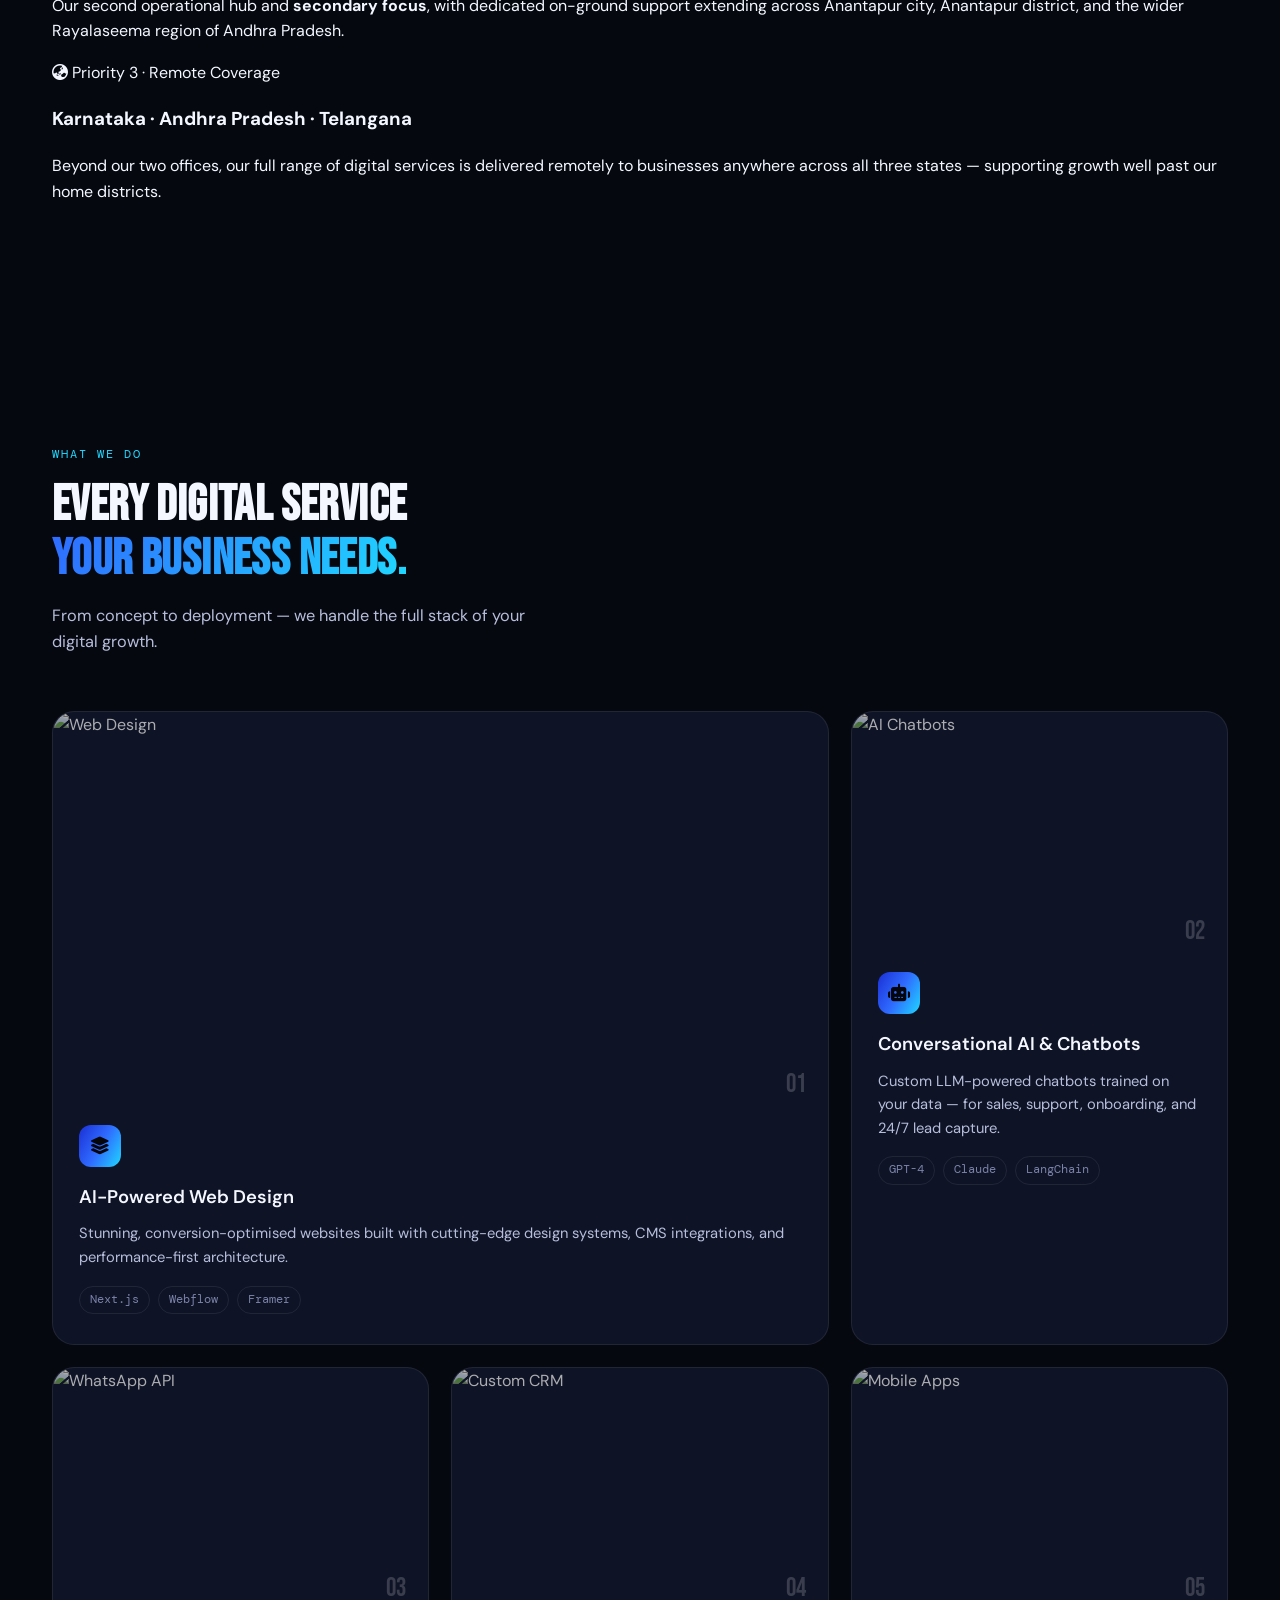
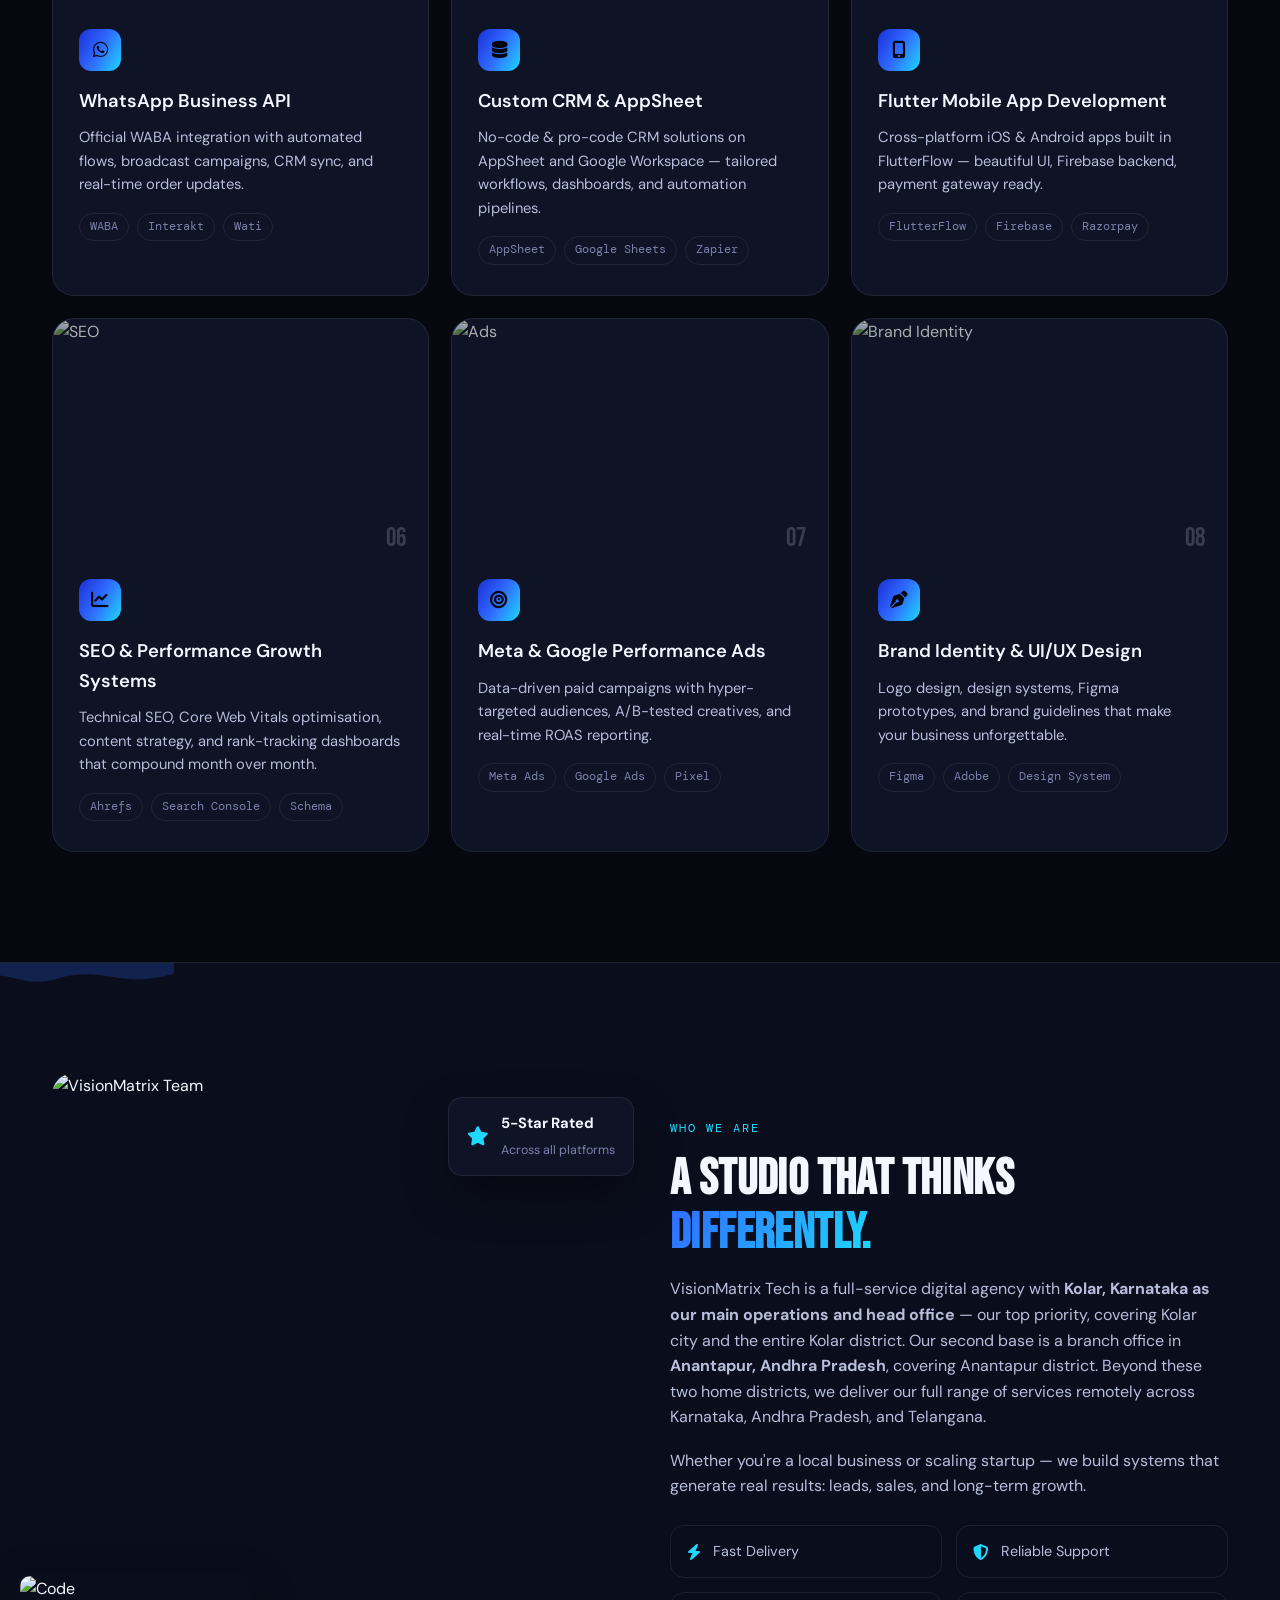
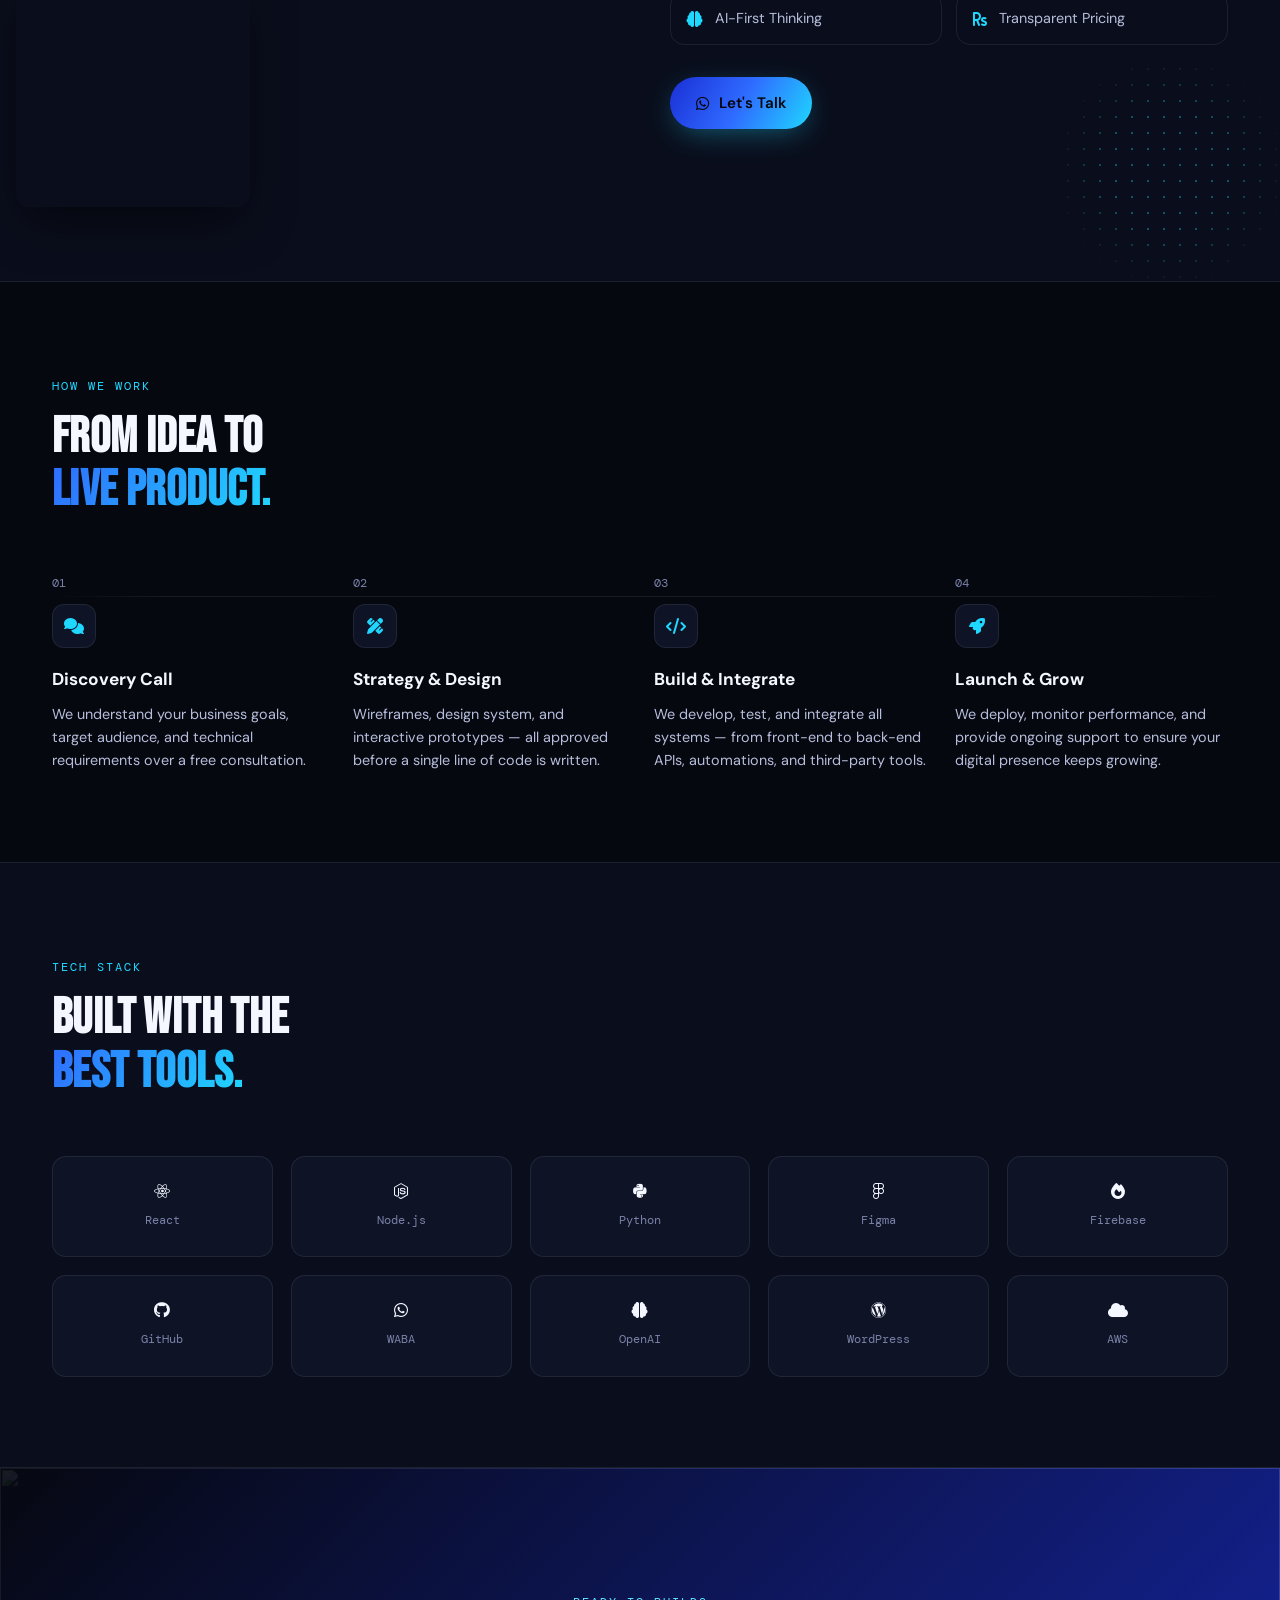
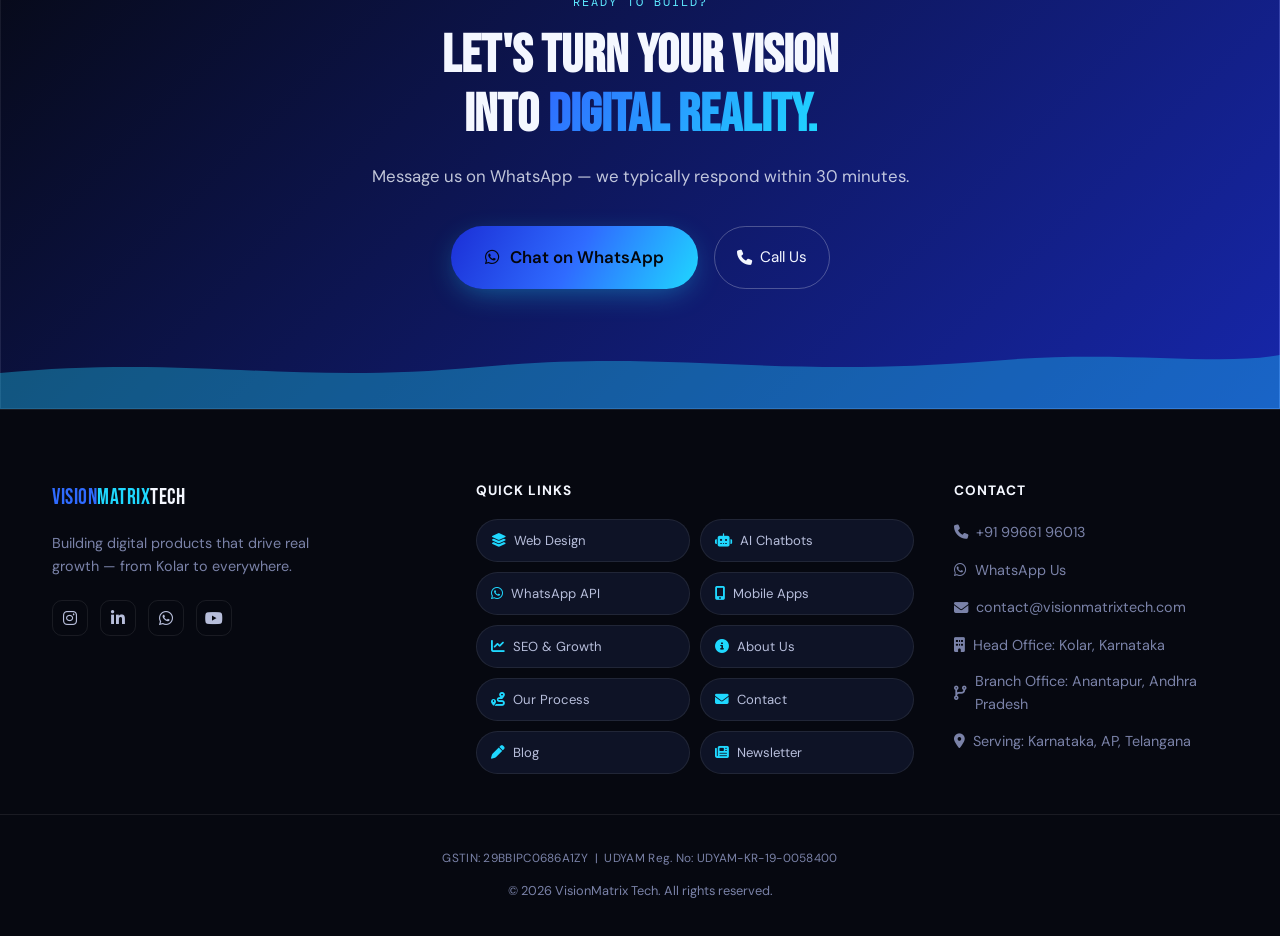
==== commit 028a7d46: "Update index.html" ====
--- a/index.html
+++ b/index.html
@@ -3,8 +3,8 @@
 <head>
   <meta charset="UTF-8" />
   <meta name="viewport" content="width=device-width, initial-scale=1.0" />
-  <title>VisionMatrix Tech — Digital Agency, Anantapur</title>
-  <meta name="description" content="VisionMatrix Tech builds AI-powered websites, chatbots, WhatsApp automation, mobile apps, and growth systems for businesses in Anantapur and beyond." />
+  <title>VisionMatrix Tech — Digital Agency in Kolar &amp; Kolar District, Karnataka | Branch in Anantapur, AP</title>
+  <meta name="description" content="VisionMatrix Tech is headquartered in Kolar, Karnataka — our main operations and office, serving Kolar city and Kolar district as our top priority. Our second base is Anantapur, Andhra Pradesh, covering Anantapur district. We also deliver AI-powered websites, chatbots, WhatsApp automation, and growth systems remotely across Karnataka, Andhra Pradesh & Telangana." />
   <meta name="theme-color" content="#060810" />
 
   <link rel="preconnect" href="https://fonts.googleapis.com" />
@@ -70,6 +70,11 @@
       <p class="hero-sub">
         From AI-powered web experiences to WhatsApp automation — VisionMatrix Tech crafts digital infrastructure that scales your business.
       </p>
+      <div class="hero-location-strip">
+        <span class="loc-pill loc-pill-hq"><i class="fas fa-star"></i> Kolar, Karnataka — Head Office</span>
+        <span class="loc-pill loc-pill-branch"><i class="fas fa-code-branch"></i> Anantapur, AP — Branch Office</span>
+        <span class="loc-pill loc-pill-remote"><i class="fas fa-globe-asia"></i> Remote: Karnataka / AP / Telangana</span>
+      </div>
       <div class="hero-actions">
         <a href="https://wa.me/919966196013?text=Hi%20Chandan,%20I%20am%20looking%20for%20a%20digital%20solution%20for%20my%20business." target="_blank" class="btn-primary">
           <img src="https://api.iconify.design/simple-icons:whatsapp.svg?color=%2325D366" alt="WhatsApp" loading="lazy" class="brand-icon icon-sm" onerror="iconFallback(this)" data-fallback-fa="fab fa-whatsapp" /> Start a Project
@@ -105,6 +110,33 @@
     </div>
   </div>
 
+  <section class="presence" id="presence">
+    <div class="section-inner">
+      <div class="section-header center">
+        <span class="section-tag">Where We Operate</span>
+        <h2 class="section-title">Rooted Locally.<br /><span class="accent-text">Built For The Region.</span></h2>
+        <p class="section-desc center">Two physical bases, three states of coverage — and a clear order of priority in how we serve them.</p>
+      </div>
+      <div class="presence-grid">
+        <div class="presence-card hq">
+          <div class="presence-badge badge-hq"><i class="fas fa-star"></i> Priority 1 &middot; Head Office</div>
+          <h3>Kolar &amp; Kolar District</h3>
+          <p>Our main operations and office. Strategy, delivery, and leadership are anchored here full-time. This is our <strong>primary focus</strong> — every core service is led directly from Kolar, covering Kolar city and the wider Kolar district (Srinivaspur, Chintamani, Mulbagal, Malur and surrounding towns).</p>
+        </div>
+        <div class="presence-card branch">
+          <div class="presence-badge badge-branch"><i class="fas fa-code-branch"></i> Priority 2 &middot; Branch Office</div>
+          <h3>Anantapur &amp; Its District</h3>
+          <p>Our second operational hub and <strong>secondary focus</strong>, with dedicated on-ground support extending across Anantapur city, Anantapur district, and the wider Rayalaseema region of Andhra Pradesh.</p>
+        </div>
+        <div class="presence-card remote">
+          <div class="presence-badge badge-remote"><i class="fas fa-globe-asia"></i> Priority 3 &middot; Remote Coverage</div>
+          <h3>Karnataka &middot; Andhra Pradesh &middot; Telangana</h3>
+          <p>Beyond our two offices, our full range of digital services is delivered remotely to businesses anywhere across all three states — supporting growth well past our home districts.</p>
+        </div>
+      </div>
+    </div>
+  </section>
+
   <section class="services" id="services">
     <div class="section-inner">
       <div class="section-header">
@@ -252,7 +284,7 @@
       <div class="about-content">
         <span class="section-tag">Who We Are</span>
         <h2 class="section-title">A Studio That Thinks<br /><span class="accent-text">Differently.</span></h2>
-        <p>VisionMatrix Tech is a full-service digital agency based in Anantapur. We combine design craftsmanship, engineering precision, and AI-forward thinking to deliver digital products that actually work.</p>
+        <p>VisionMatrix Tech is a full-service digital agency with <strong>Kolar, Karnataka as our main operations and head office</strong> — our top priority, covering Kolar city and the entire Kolar district. Our second base is a branch office in <strong>Anantapur, Andhra Pradesh</strong>, covering Anantapur district. Beyond these two home districts, we deliver our full range of services remotely across Karnataka, Andhra Pradesh, and Telangana.</p>
         <p>Whether you're a local business or scaling startup — we build systems that generate real results: leads, sales, and long-term growth.</p>
         <div class="about-pillars">
           <div class="pillar">
@@ -392,7 +424,8 @@
           <li><a href="tel:+919966196013"><i class="fas fa-phone"></i> +91 99661 96013</a></li>
           <li><a href="https://wa.me/919966196013"><img src="https://api.iconify.design/simple-icons:whatsapp.svg?color=%2325D366" alt="WhatsApp" loading="lazy" class="brand-icon icon-sm" onerror="iconFallback(this)" data-fallback-fa="fab fa-whatsapp" /> WhatsApp Us</a></li>
           <li><a href="mailto:contact@visionmatrixtech.com"><img src="https://api.iconify.design/simple-icons:gmail.svg?color=%23EA4335" alt="Email" loading="lazy" class="brand-icon icon-sm" onerror="iconFallback(this)" data-fallback-fa="fas fa-envelope" /> contact@visionmatrixtech.com</a></li>
-          <li><span><i class="fas fa-building"></i> Main Branch: Kolar, Karnataka</span></li>
+          <li><span><i class="fas fa-building"></i> Head Office: Kolar, Karnataka</span></li>
+          <li><span><i class="fas fa-code-branch"></i> Branch Office: Anantapur, Andhra Pradesh</span></li>
           <li><span><i class="fas fa-map-marker-alt"></i> Serving: Karnataka, AP, Telangana</span></li>
         </ul>
       </div>
--- a/style.css
+++ b/style.css
@@ -198,6 +198,35 @@
 }
 .glow-1 { background: var(--blue-deep); top: -180px; left: -120px; }
 .glow-2 { background: var(--cyan); bottom: -220px; right: -140px; }
+
+/* ---------------- Brand wave & dot-texture accents (from business card) ---------------- */
+.brand-wave { position: absolute; z-index: 0; pointer-events: none; }
+.wave-tl-1 { top: -20px; left: -20px; width: 240px; height: 240px; opacity: 0.28; }
+.wave-tl-2 { top: -20px; left: -20px; width: 240px; height: 240px; opacity: 0.18; }
+.wave-tl-1 path { fill: var(--blue-mid); }
+.wave-tl-2 path { fill: var(--cyan); }
+.wave-br-1 { bottom: -20px; right: -20px; width: 240px; height: 240px; opacity: 0.26; }
+.wave-br-2 { bottom: -20px; right: -20px; width: 240px; height: 240px; opacity: 0.18; }
+.wave-br-1 path { fill: var(--blue-deep); }
+.wave-br-2 path { fill: var(--cyan-soft); }
+.wave-about { top: -16px; left: -16px; width: 190px; height: 190px; opacity: 0.22; }
+.wave-about path { fill: var(--blue-mid); }
+
+.wave-cta { position: absolute; inset: auto 0 0 0; width: 100%; height: 120px; opacity: 0.35; }
+.wave-cta path { fill: var(--cyan); }
+
+.dot-texture {
+  position: absolute;
+  width: 220px; height: 220px;
+  background-image: radial-gradient(rgba(31,216,255,0.35) 1.5px, transparent 1.5px);
+  background-size: 16px 16px;
+  mask-image: radial-gradient(circle, black 40%, transparent 75%);
+  z-index: 0; pointer-events: none;
+}
+.corner-tl { top: 0; left: 0; }
+.corner-br { bottom: 0; right: 0; }
+
+.footer-legal { font-size: 0.74rem; color: var(--ink-mute); letter-spacing: 0.3px; margin-bottom: 8px; }
 
 .hero-inner { position: relative; z-index: 1; max-width: 880px; }
 .hero-title {
@@ -340,7 +369,8 @@
 }
 
 /* ---------------- About ---------------- */
-.about { background: var(--bg-alt); border-top: 1px solid var(--line); border-bottom: 1px solid var(--line); }
+.about { position: relative; overflow: hidden; background: var(--bg-alt); border-top: 1px solid var(--line); border-bottom: 1px solid var(--line); }
+.about-inner { position: relative; z-index: 1; }
 .about-inner { display: grid; grid-template-columns: 1fr 1fr; gap: 60px; align-items: center; }
 .about-visual { position: relative; }
 .about-img-main { border-radius: var(--radius-lg); overflow: hidden; aspect-ratio: 4/5; }
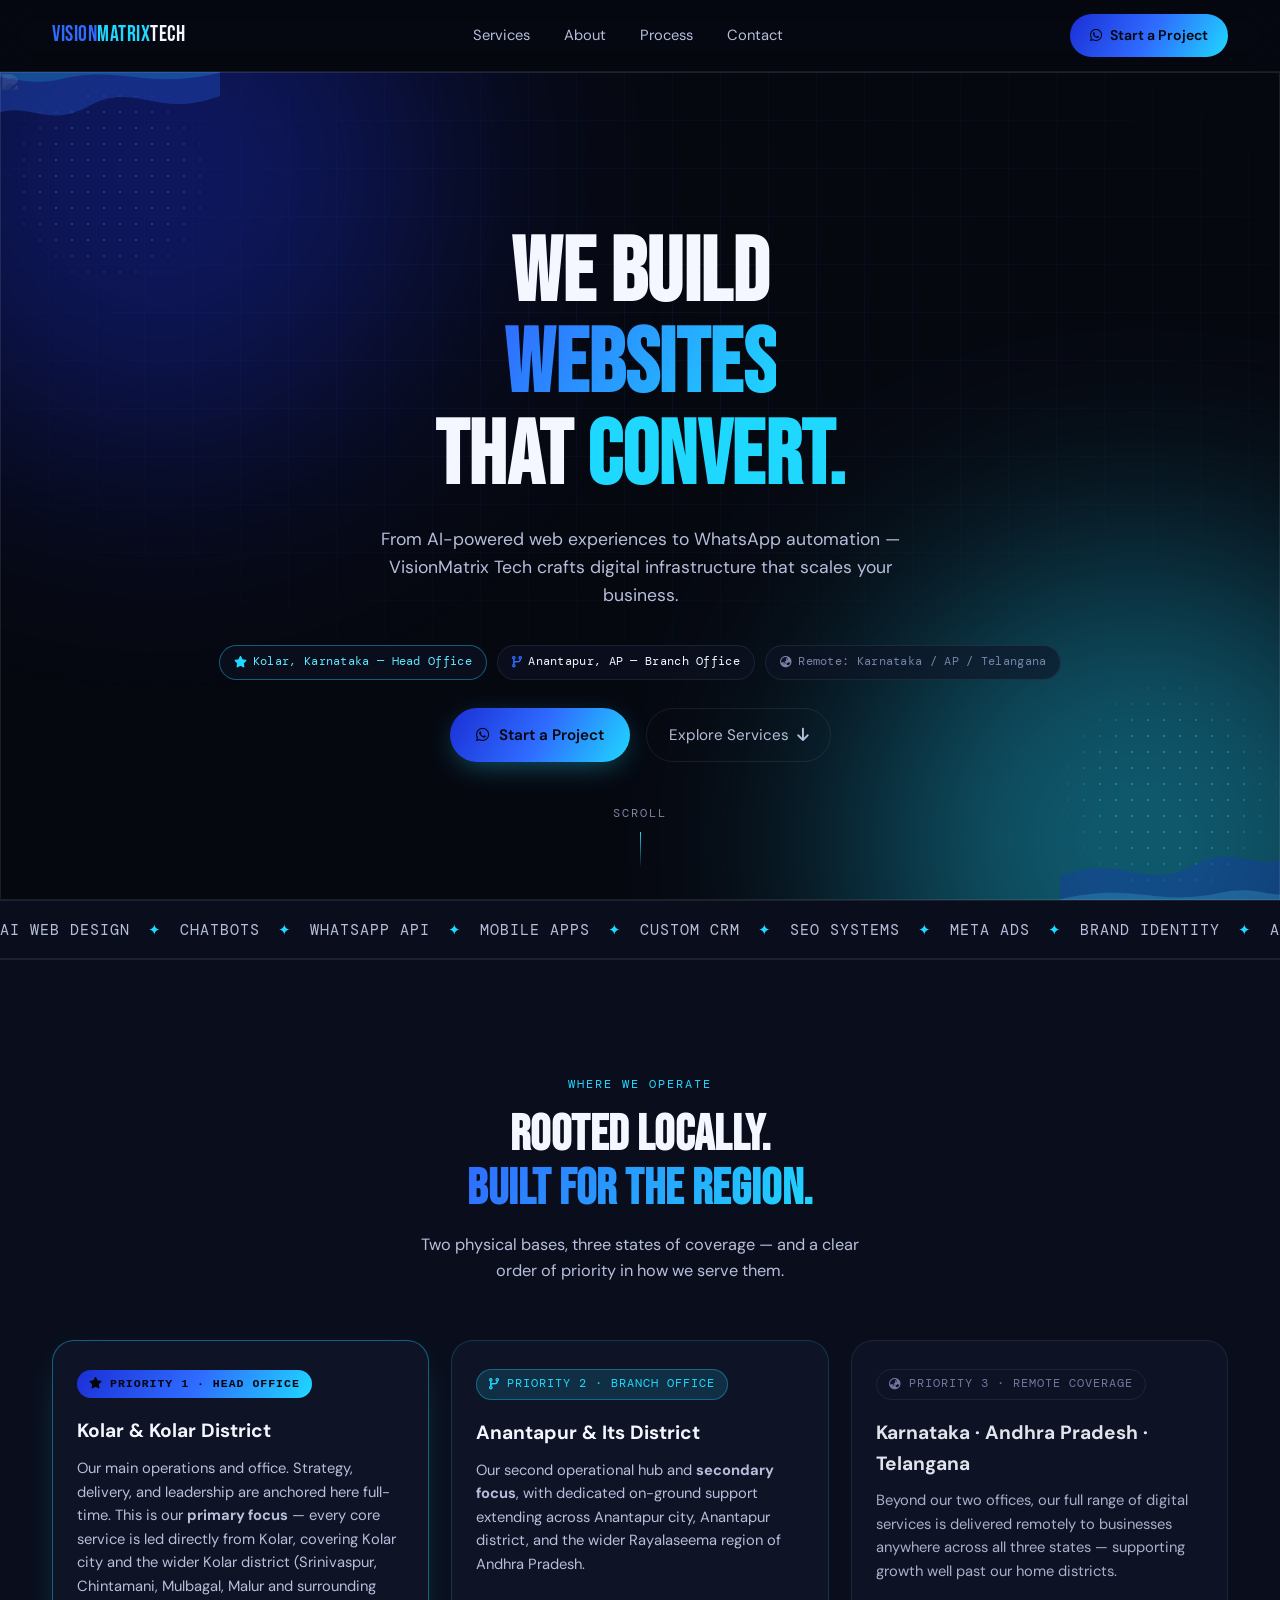
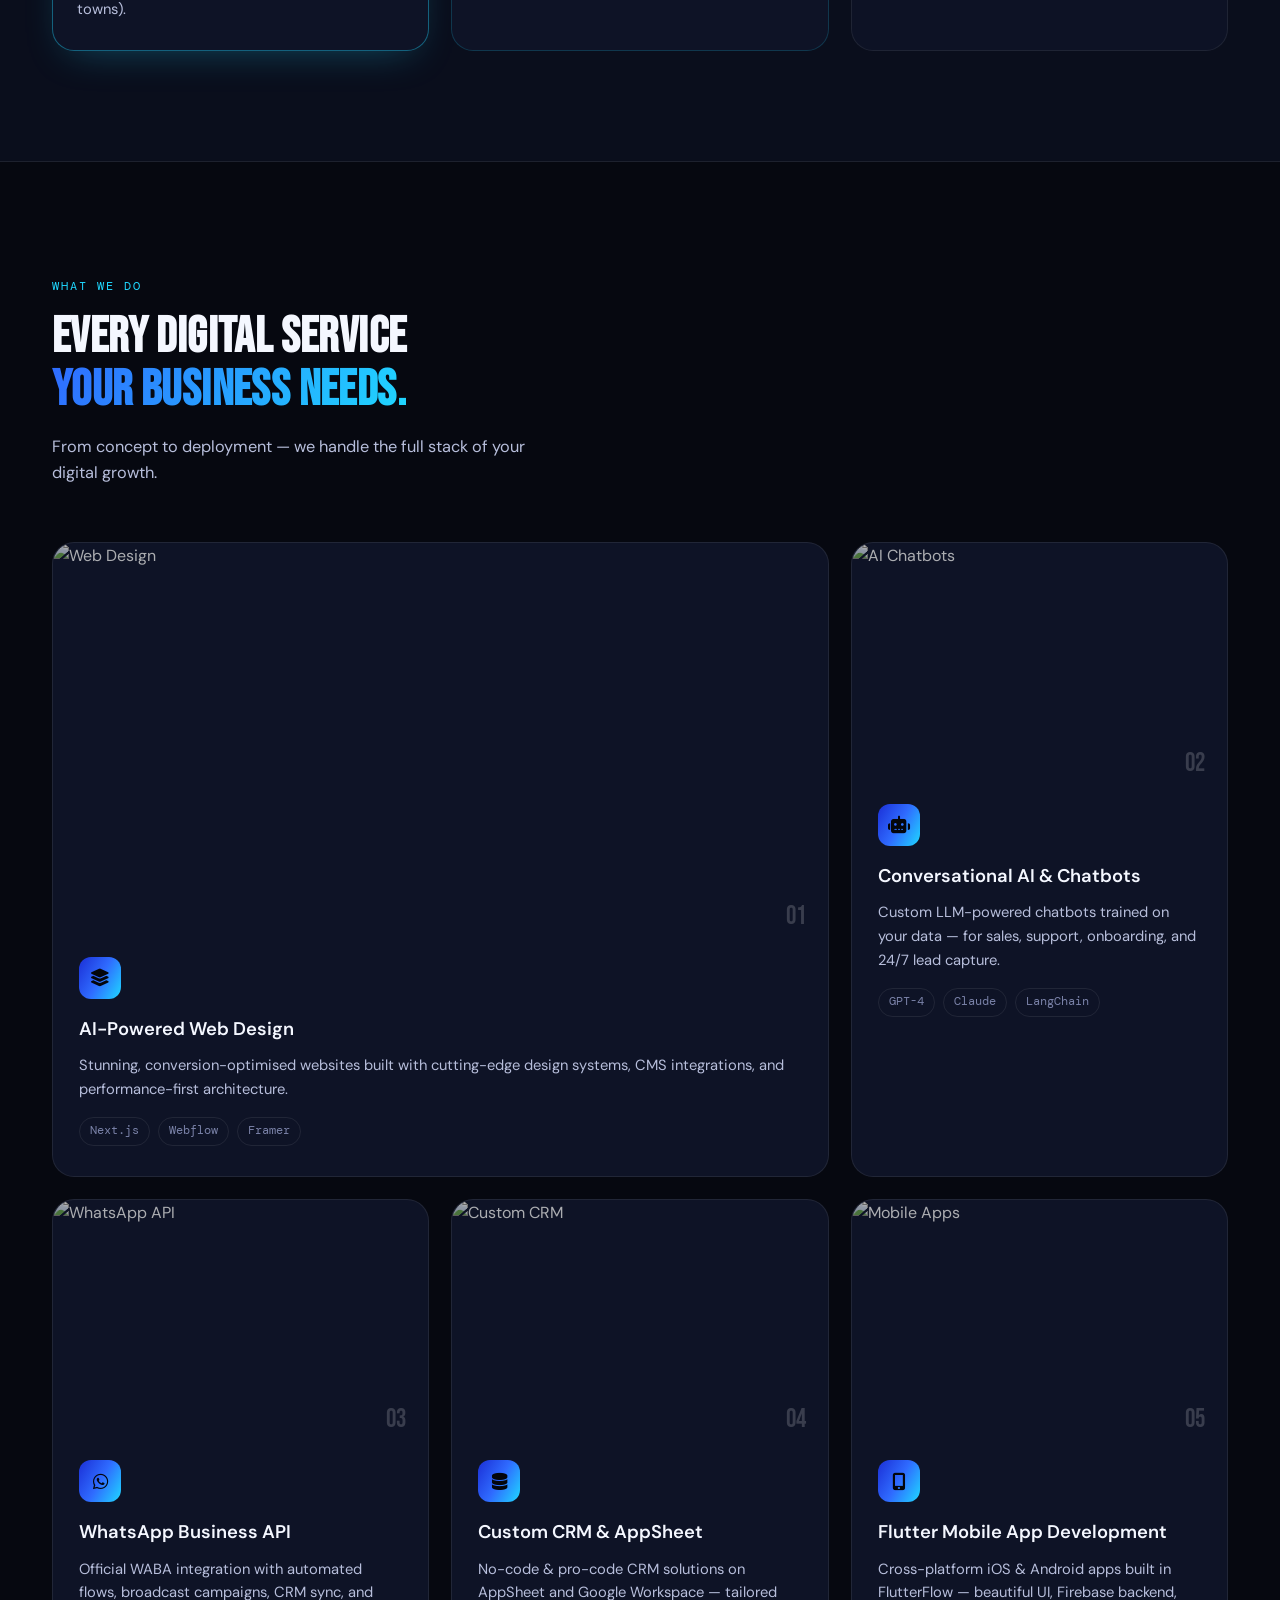
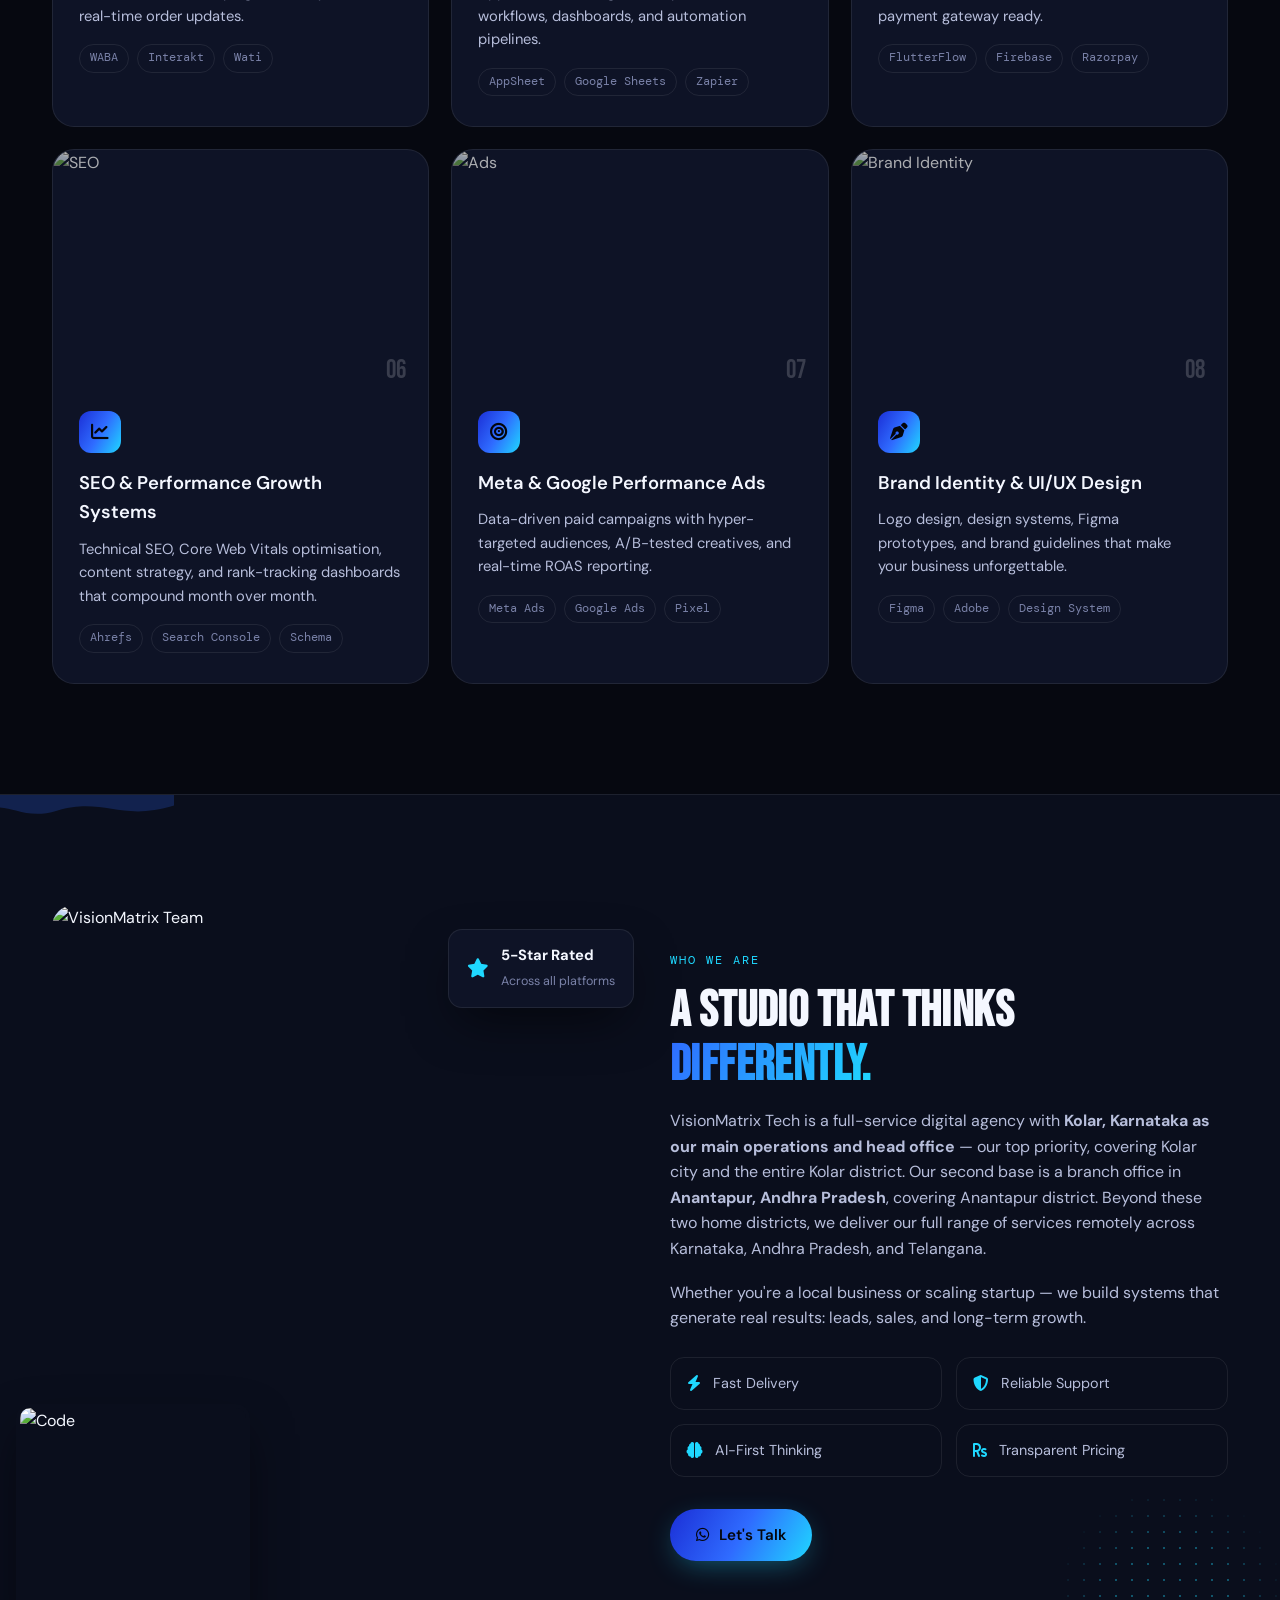
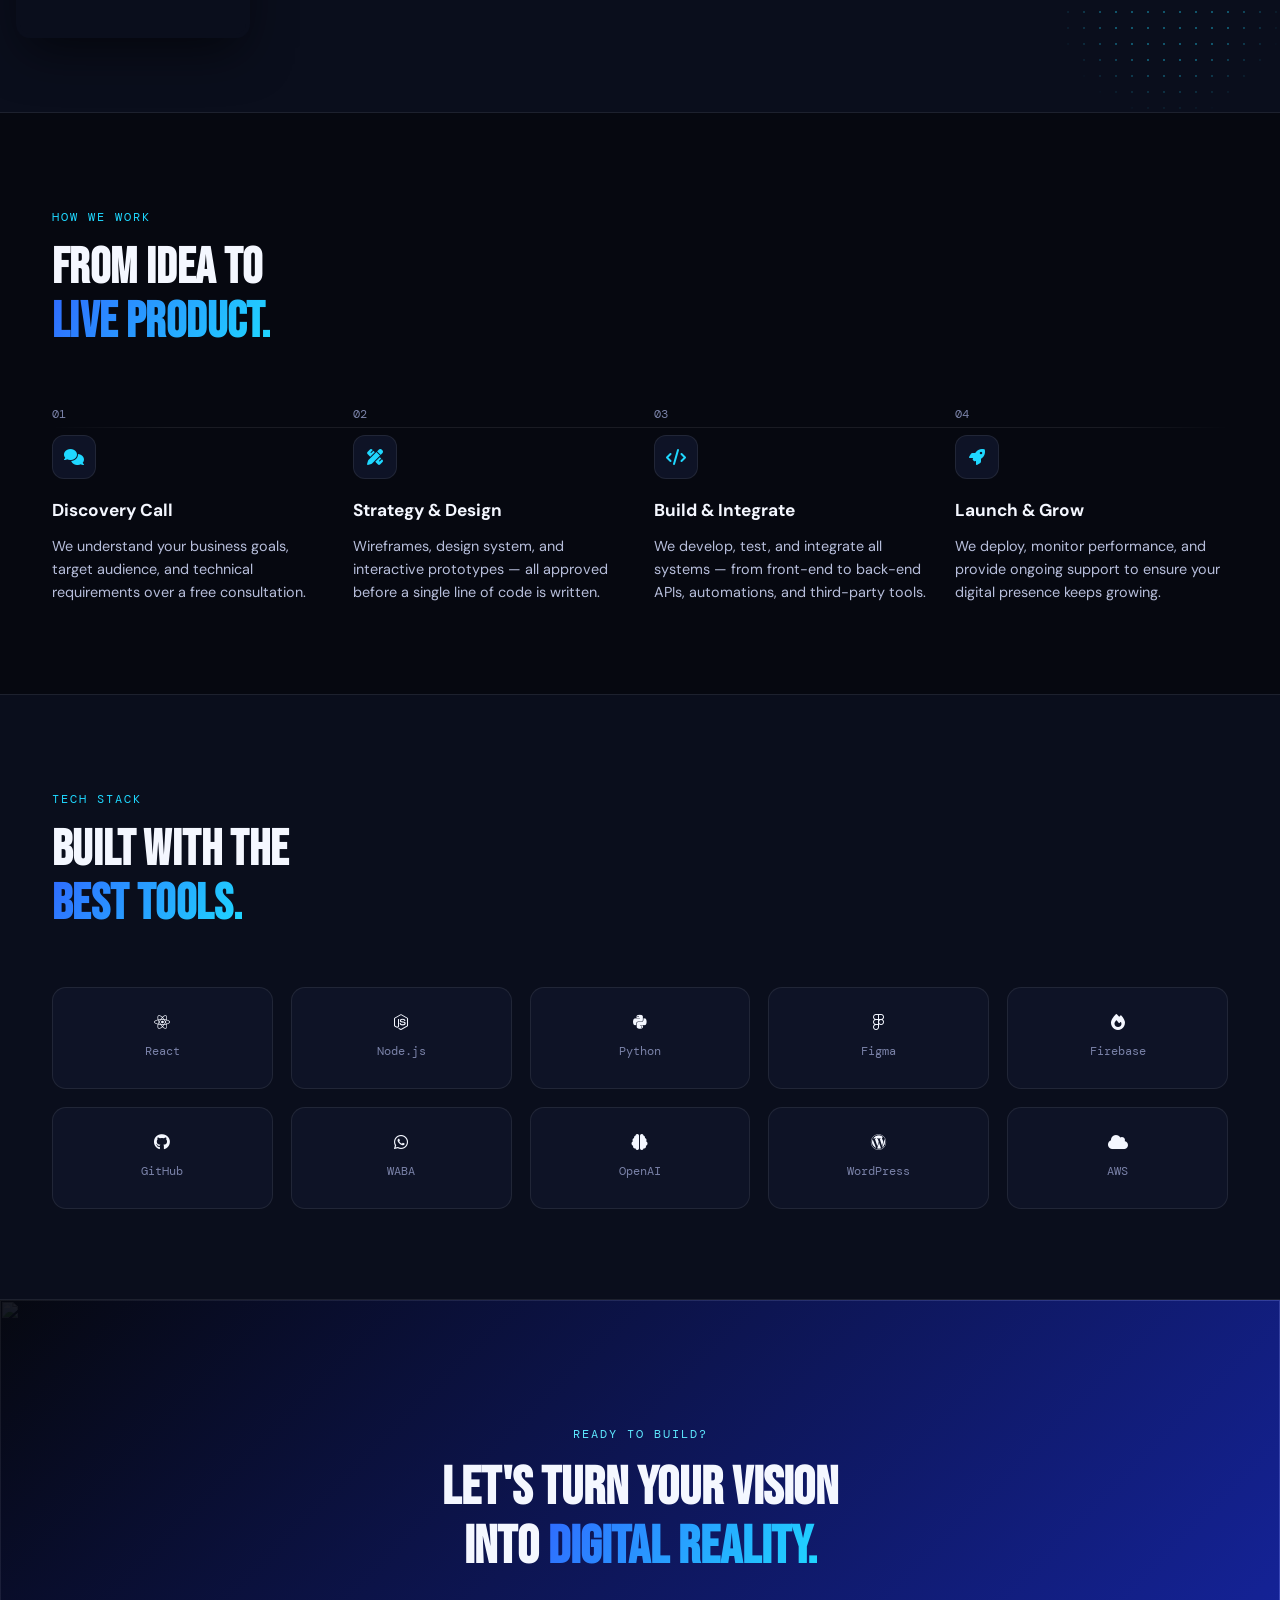
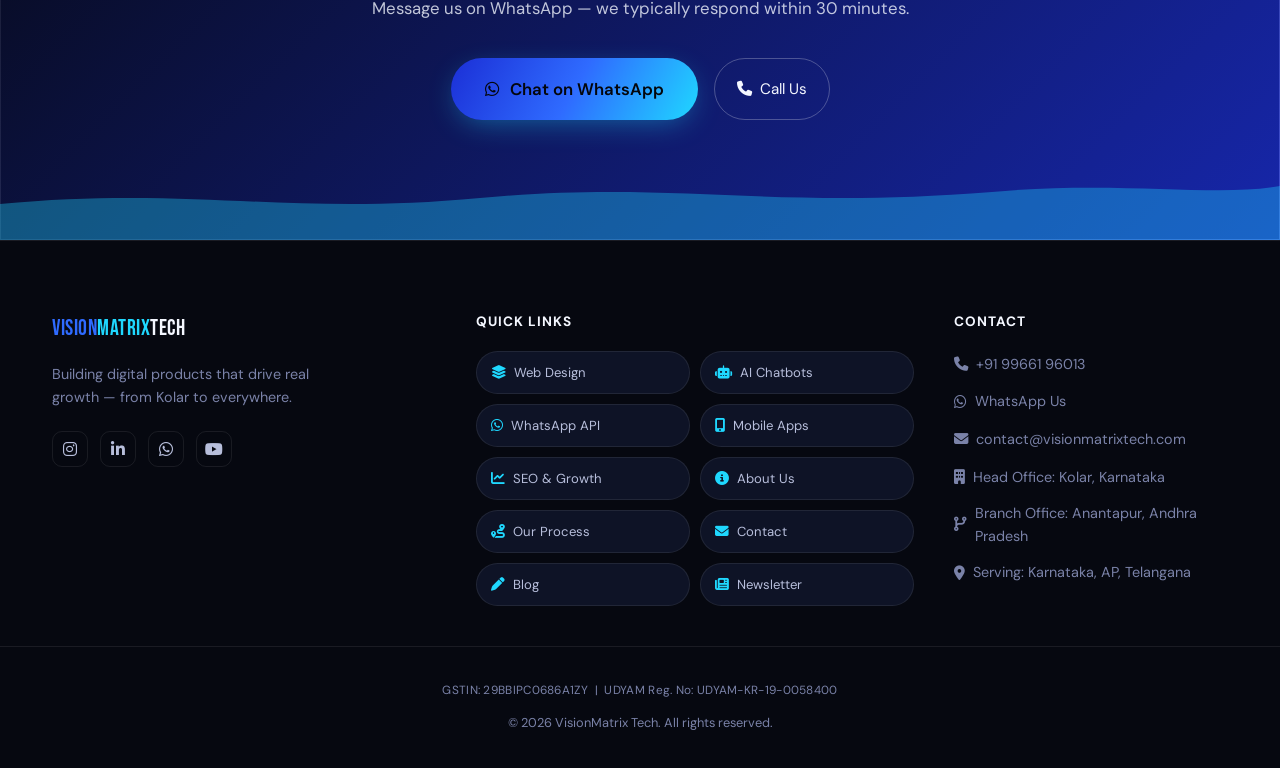
==== commit ccf351c0: "Update index.html" ====
--- a/index.html
+++ b/index.html
@@ -450,4 +450,4 @@
 
   <script src="script.js"></script>
 </body>
-</html>+</html> 
--- a/style.css
+++ b/style.css
@@ -251,6 +251,26 @@
 }
 .hero-actions { display: flex; gap: 16px; justify-content: center; flex-wrap: wrap; }
 
+.hero-location-strip { display: flex; gap: 10px; justify-content: center; flex-wrap: wrap; margin: 0 0 28px; }
+.loc-pill {
+  display: inline-flex; align-items: center; gap: 6px;
+  padding: 7px 14px;
+  border-radius: 100px;
+  font-family: var(--ff-mono);
+  font-size: 0.72rem;
+  letter-spacing: 0.3px;
+  border: 1px solid var(--line);
+  background: rgba(14, 19, 38, 0.6);
+  backdrop-filter: blur(6px);
+  color: var(--ink-dim);
+}
+.loc-pill i { font-size: 0.72rem; }
+.loc-pill-hq { border-color: rgba(31,216,255,0.4); color: var(--cyan-soft); }
+.loc-pill-hq i { color: var(--cyan); }
+.loc-pill-branch { color: var(--ink); }
+.loc-pill-branch i { color: var(--blue-mid); }
+.loc-pill-remote { color: var(--ink-mute); }
+
 .hero-scroll-hint {
   position: absolute;
   bottom: 32px;
@@ -295,6 +315,7 @@
 .section-inner { max-width: 1240px; margin: 0 auto; padding: 110px 32px; }
 .tech-section .section-inner, .process .section-inner { padding-top: 90px; padding-bottom: 90px; }
 .section-header { max-width: 640px; margin: 0 0 56px; }
+.section-header.center { max-width: 640px; margin: 0 auto 56px; text-align: center; }
 .section-tag {
   display: inline-block;
   font-family: var(--ff-mono);
@@ -313,6 +334,7 @@
   letter-spacing: 0.4px;
 }
 .section-desc { color: var(--ink-dim); font-size: 1.02rem; max-width: 480px; }
+.section-desc.center { margin: 0 auto; }
 
 /* ---------------- Services ---------------- */
 .services { background: var(--bg); }
@@ -456,6 +478,29 @@
 .footer-social a .brand-icon.icon-md { width: 18px; height: 18px; }
 .tab-item .brand-icon.icon-sm { width: 20px; height: 20px; }
 
+/* ---------------- Presence (Where We Operate) ---------------- */
+.presence { background: var(--bg-alt); border-top: 1px solid var(--line); border-bottom: 1px solid var(--line); }
+.presence-grid { display: grid; grid-template-columns: repeat(3, 1fr); gap: 22px; }
+.presence-card {
+  border-radius: var(--radius-lg);
+  padding: 28px 24px;
+  background: var(--bg-card);
+  border: 1px solid var(--line);
+  transition: transform 0.3s ease, border-color 0.3s ease;
+}
+.presence-card:hover { transform: translateY(-4px); }
+.presence-card h3 { font-size: 1.2rem; margin: 4px 0 10px; }
+.presence-card p { color: var(--ink-dim); font-size: 0.92rem; margin: 0; }
+
+.presence-badge { display: inline-flex; align-items: center; gap: 7px; font-family: var(--ff-mono); font-size: 0.72rem; letter-spacing: 1px; text-transform: uppercase; padding: 5px 12px; border-radius: 100px; margin-bottom: 14px; }
+.badge-hq { background: var(--gradient); color: #04060c; font-weight: 700; }
+.badge-branch { background: rgba(31,216,255,0.14); color: var(--cyan); border: 1px solid rgba(31,216,255,0.35); }
+.badge-remote { background: transparent; color: var(--ink-mute); border: 1px solid var(--line); }
+
+.presence-card.hq { border-color: rgba(31,216,255,0.4); box-shadow: 0 14px 40px -18px rgba(31,216,255,0.35); }
+.presence-card.branch { border-color: rgba(31,216,255,0.18); }
+.presence-card.remote { opacity: 0.92; }
+
 /* ---------------- CTA banner ---------------- */
 .cta-banner { position: relative; overflow: hidden; }
 .cta-bg { position: absolute; inset: 0; }
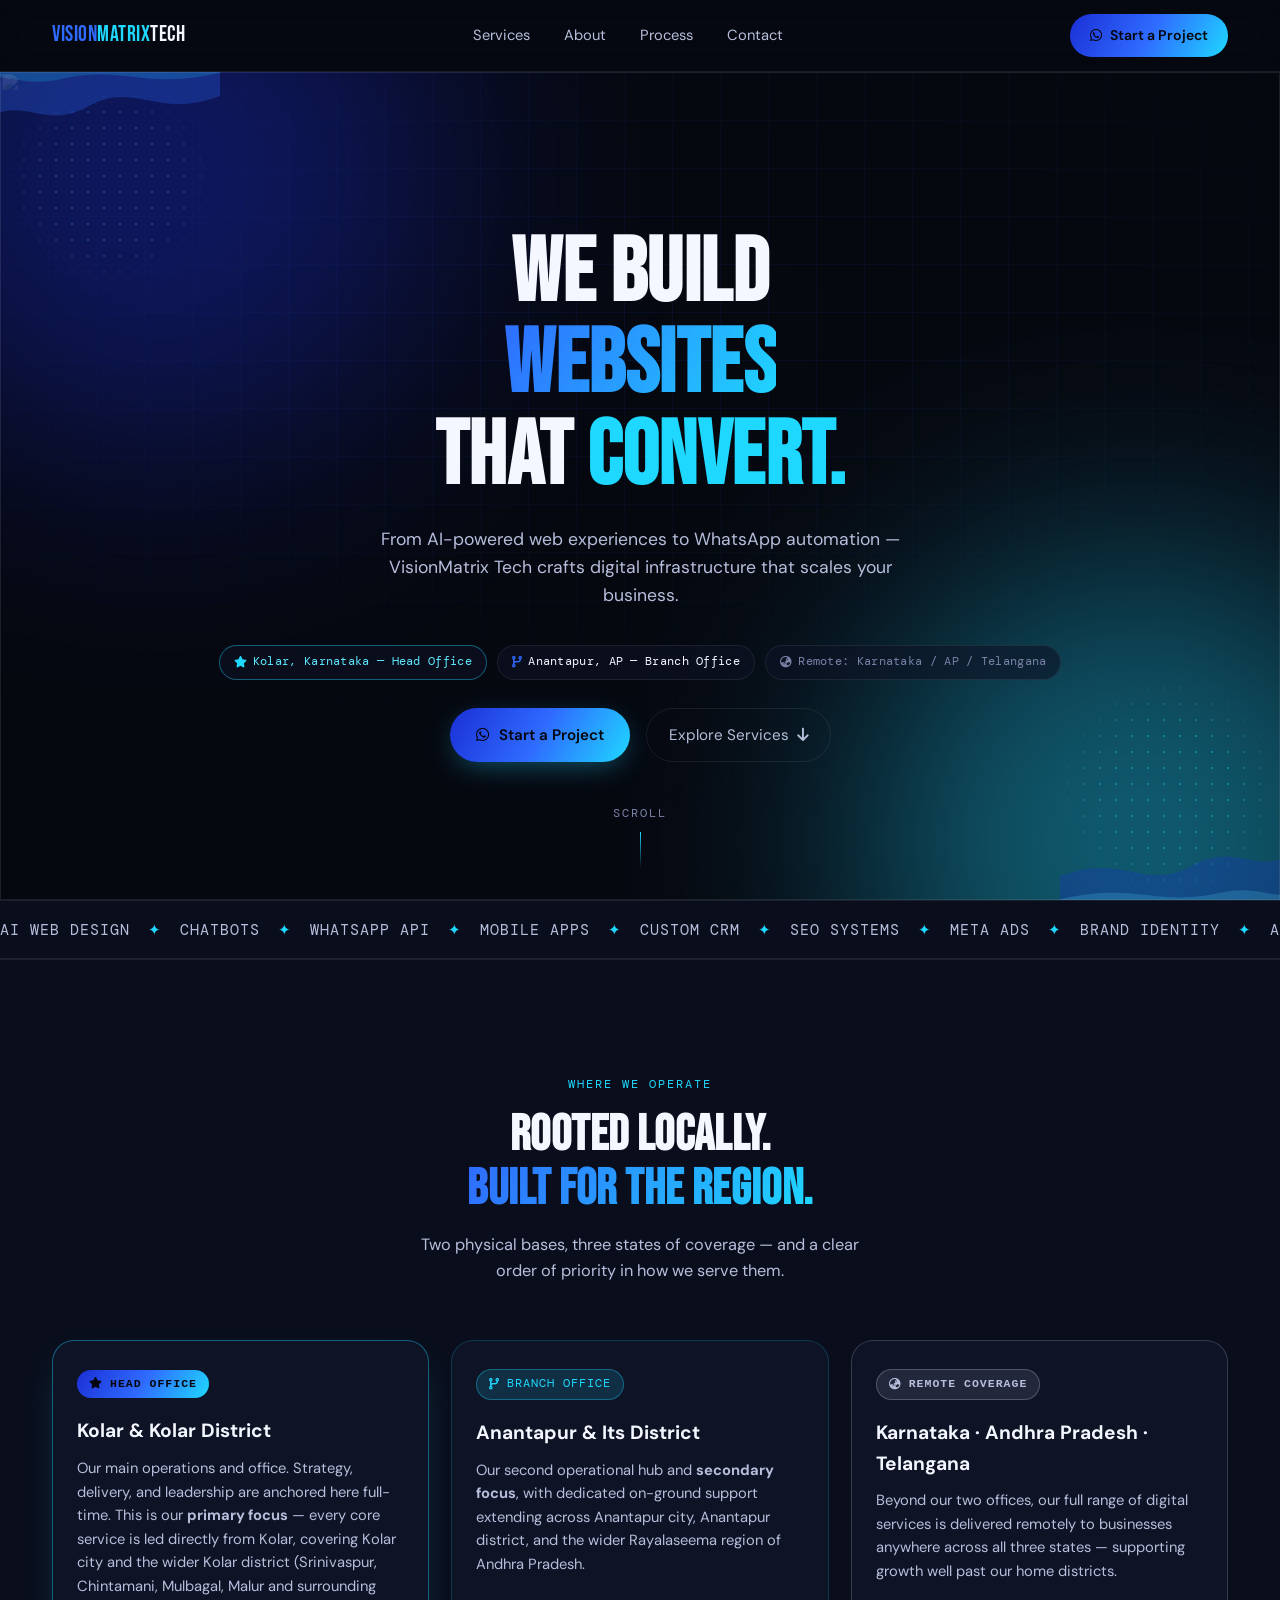
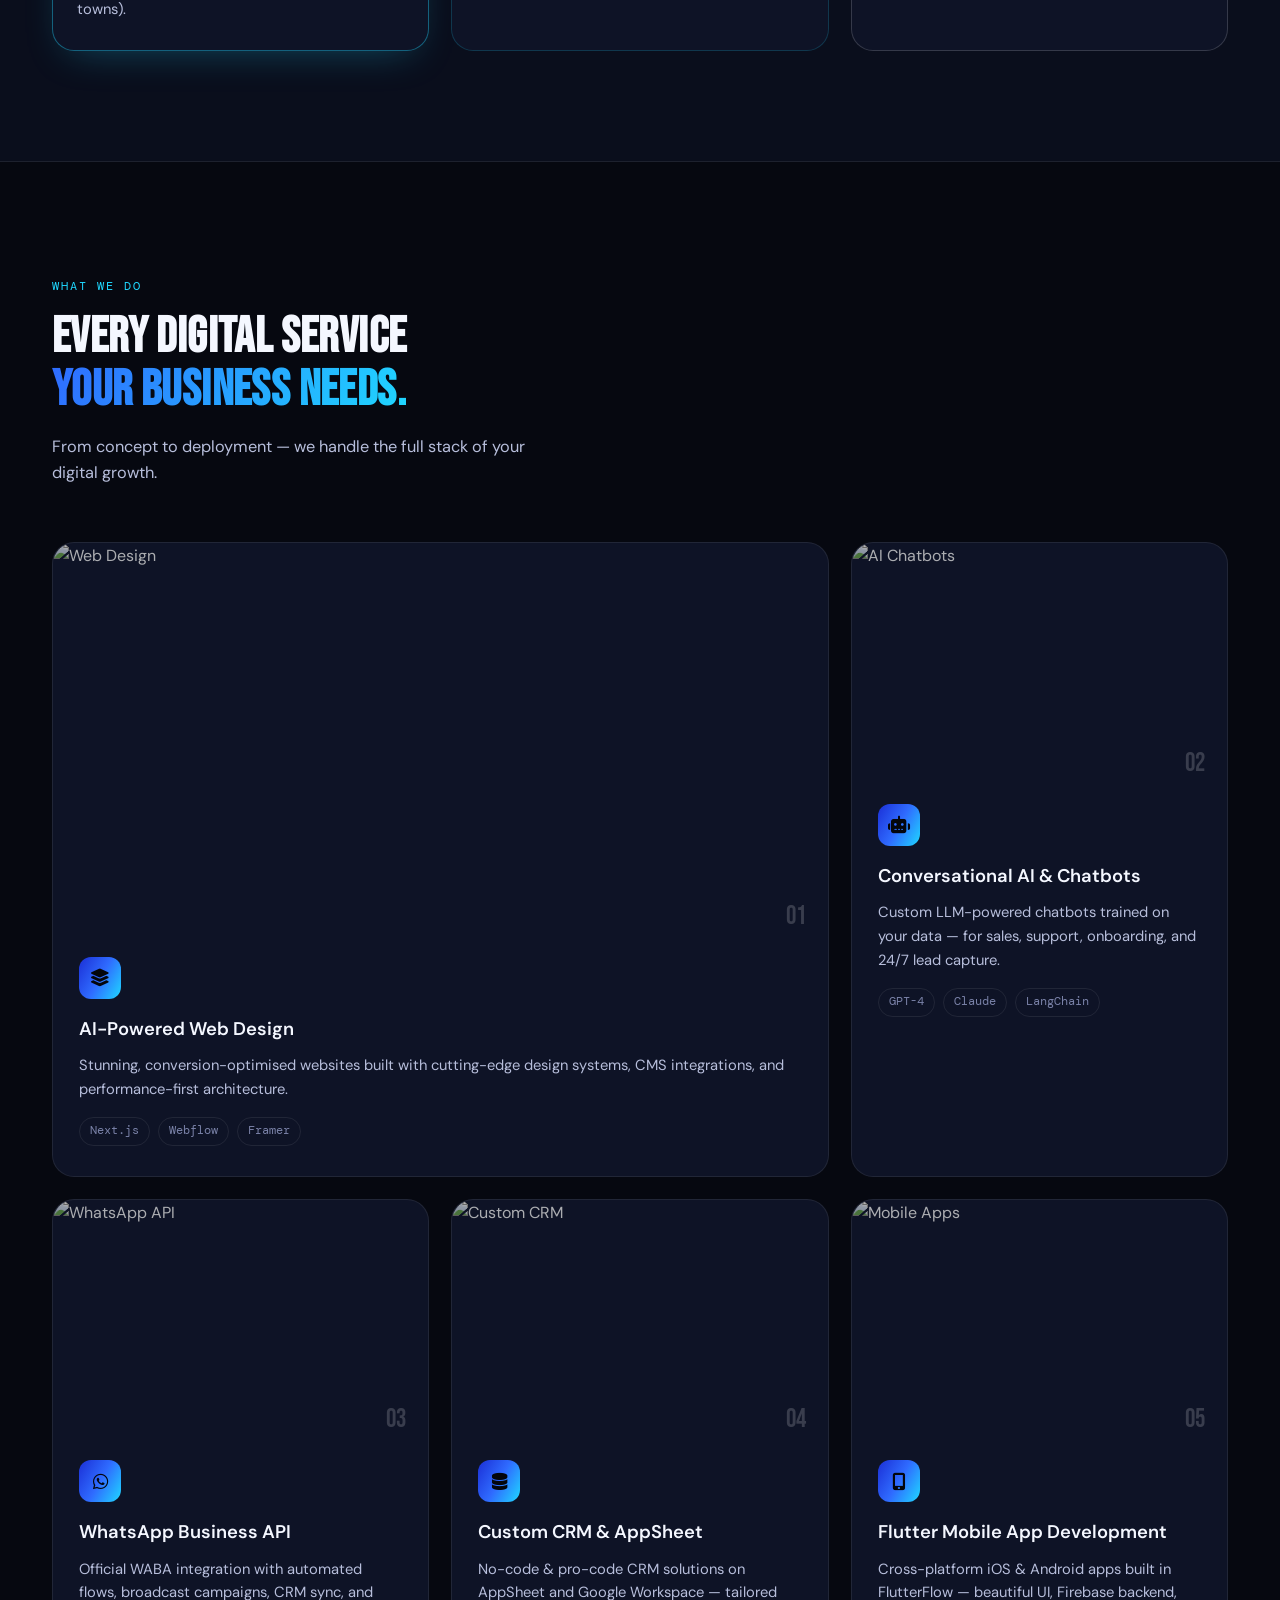
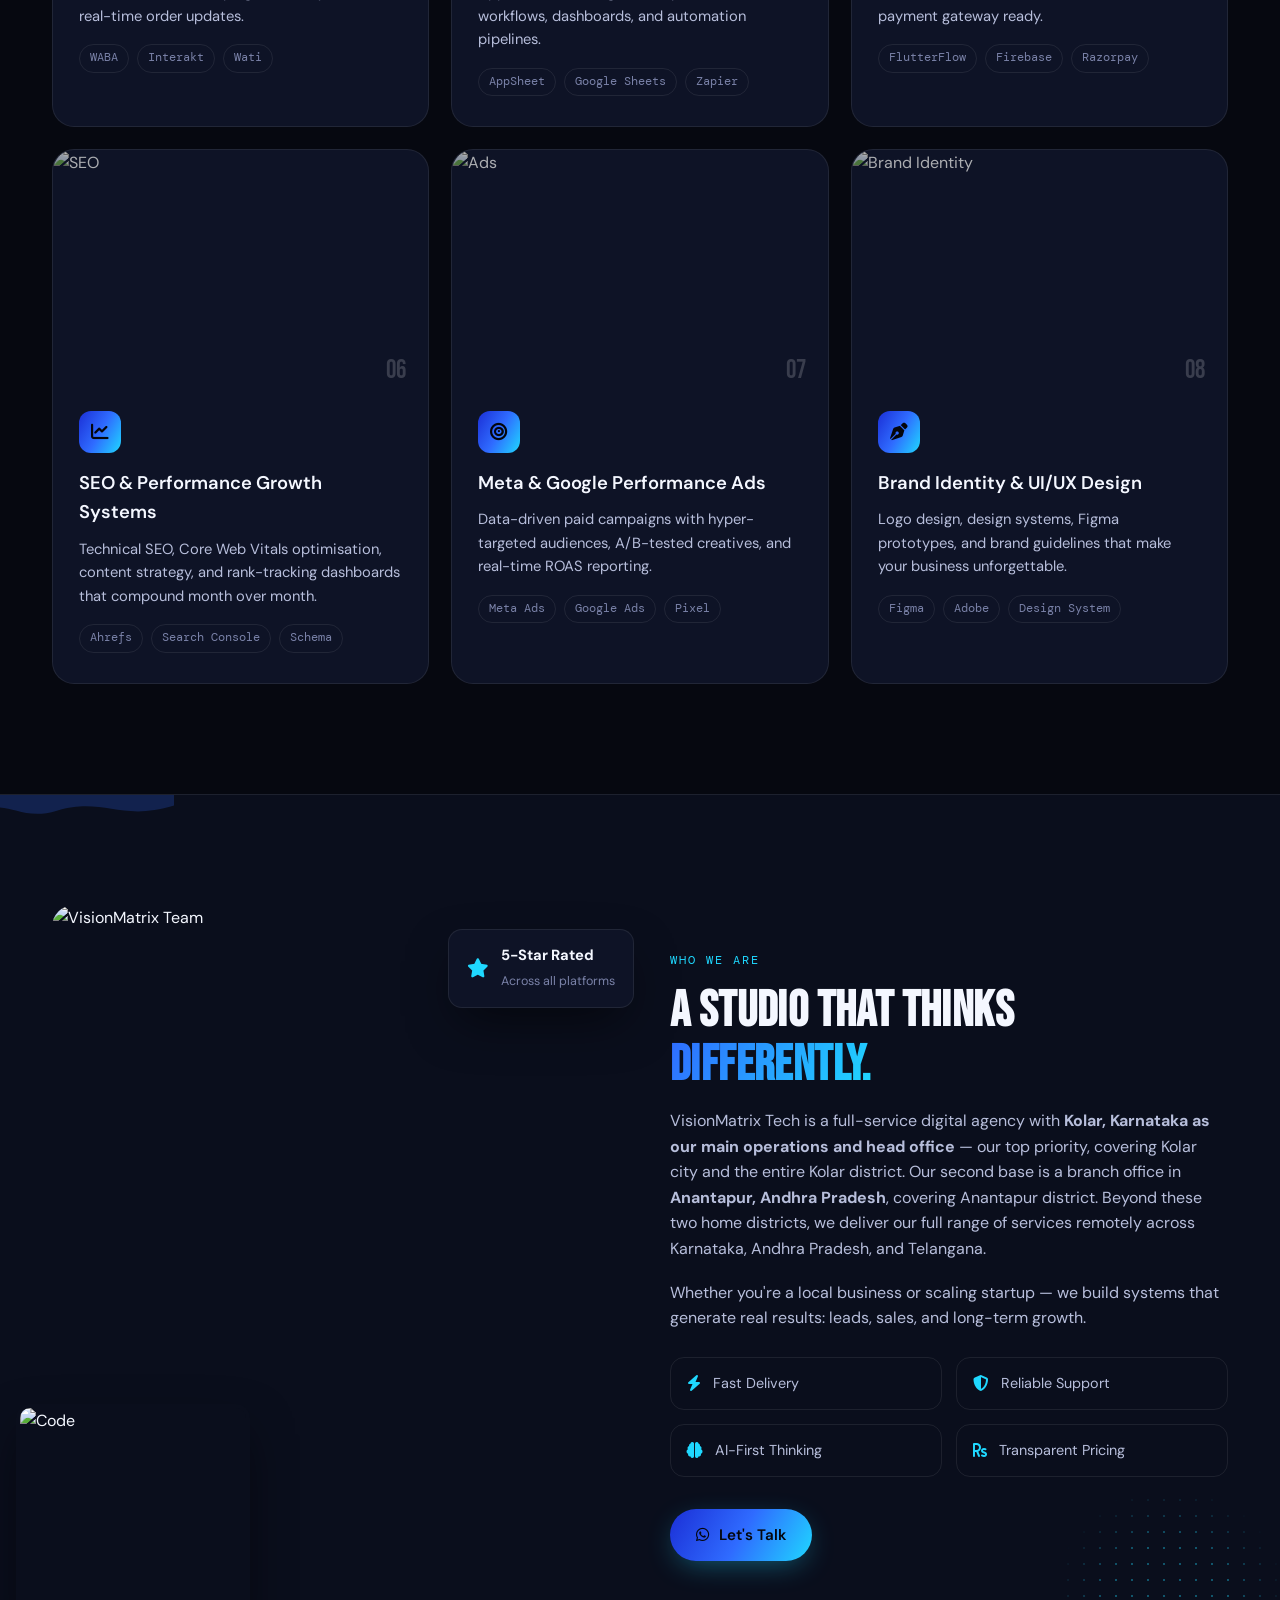
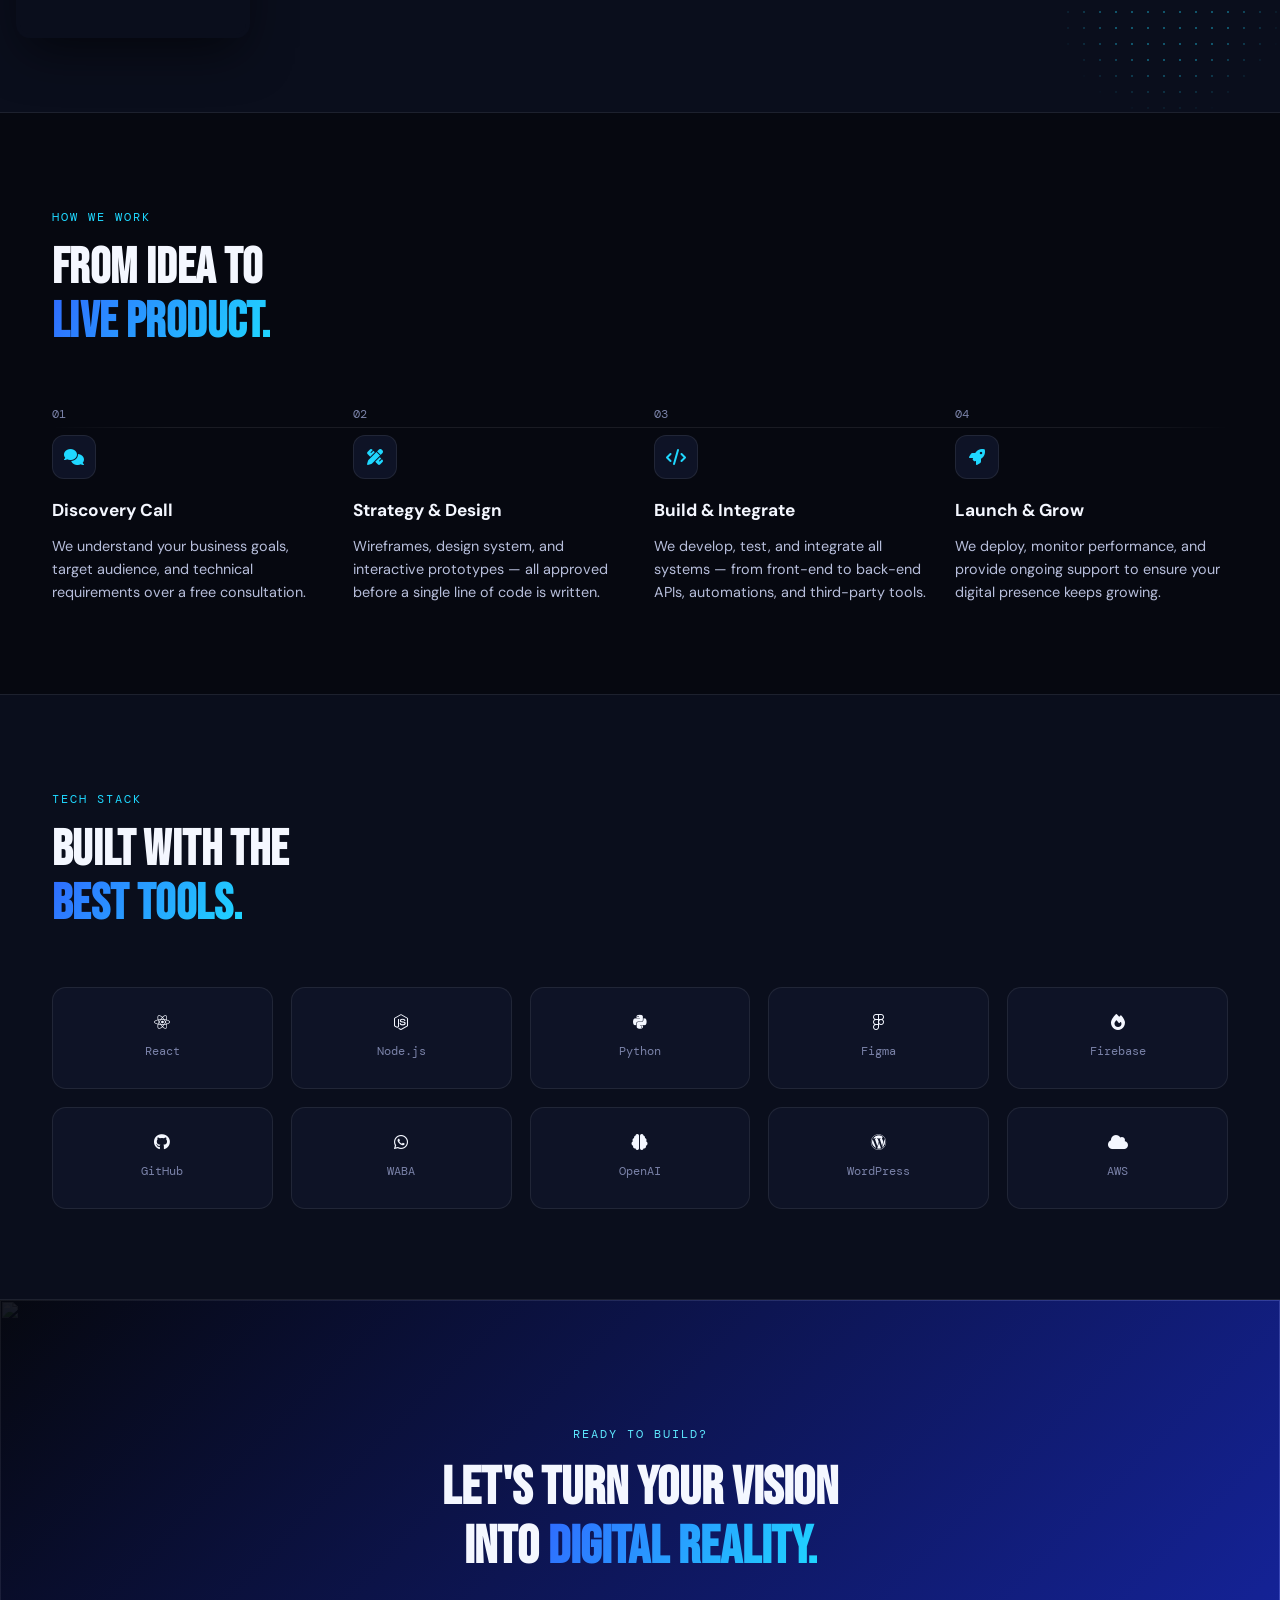
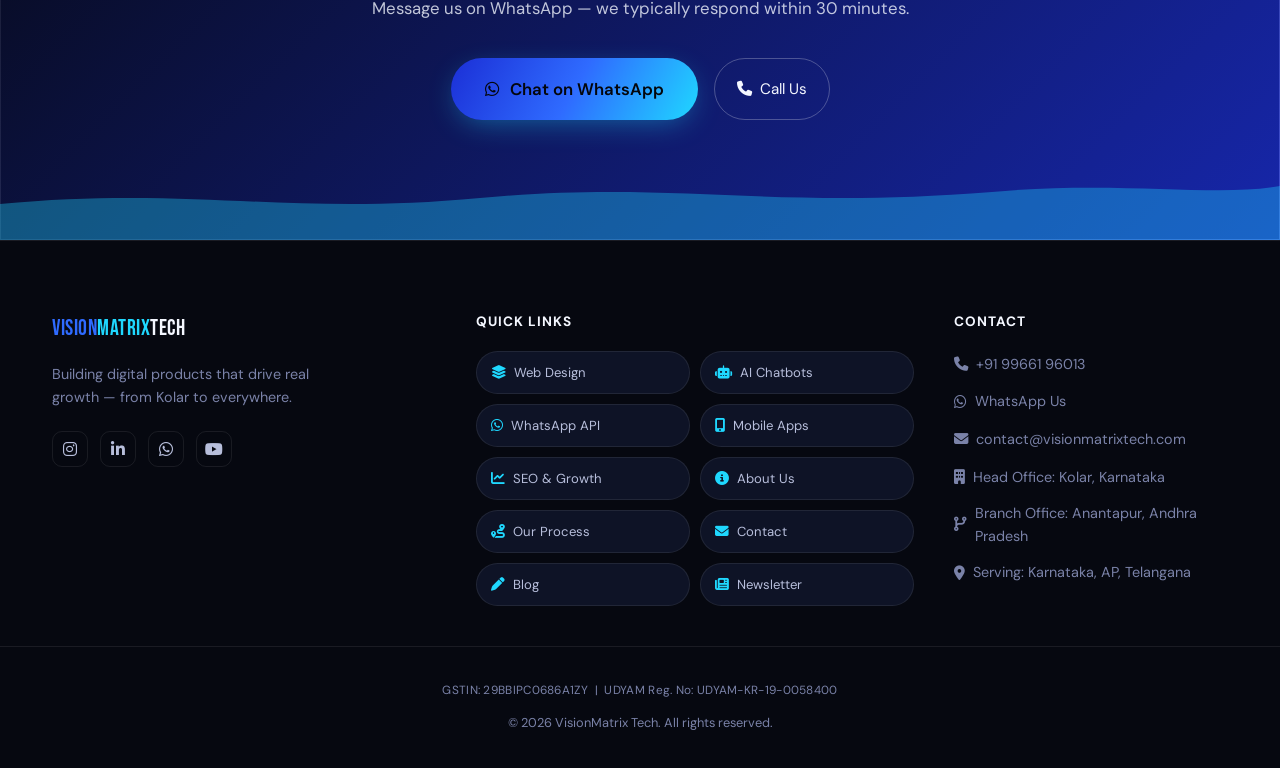
==== commit 868f01df: "Update index.html" ====
--- a/index.html
+++ b/index.html
@@ -12,7 +12,7 @@
   <link href="https://fonts.googleapis.com/css2?family=Bebas+Neue&family=DM+Sans:wght@300;400;500;600&family=DM+Mono:wght@400;500&display=swap" rel="stylesheet" />
   <link rel="stylesheet" href="https://cdnjs.cloudflare.com/ajax/libs/font-awesome/6.5.0/css/all.min.css" />
 
-  <link rel="stylesheet" href="style.css" />
+  <link rel="stylesheet" href="style.css?v=3" />
 </head>
 <body>
 
@@ -119,17 +119,17 @@
       </div>
       <div class="presence-grid">
         <div class="presence-card hq">
-          <div class="presence-badge badge-hq"><i class="fas fa-star"></i> Priority 1 &middot; Head Office</div>
+          <div class="presence-badge badge-hq"><i class="fas fa-star"></i> Head Office</div>
           <h3>Kolar &amp; Kolar District</h3>
           <p>Our main operations and office. Strategy, delivery, and leadership are anchored here full-time. This is our <strong>primary focus</strong> — every core service is led directly from Kolar, covering Kolar city and the wider Kolar district (Srinivaspur, Chintamani, Mulbagal, Malur and surrounding towns).</p>
         </div>
         <div class="presence-card branch">
-          <div class="presence-badge badge-branch"><i class="fas fa-code-branch"></i> Priority 2 &middot; Branch Office</div>
+          <div class="presence-badge badge-branch"><i class="fas fa-code-branch"></i> Branch Office</div>
           <h3>Anantapur &amp; Its District</h3>
           <p>Our second operational hub and <strong>secondary focus</strong>, with dedicated on-ground support extending across Anantapur city, Anantapur district, and the wider Rayalaseema region of Andhra Pradesh.</p>
         </div>
         <div class="presence-card remote">
-          <div class="presence-badge badge-remote"><i class="fas fa-globe-asia"></i> Priority 3 &middot; Remote Coverage</div>
+          <div class="presence-badge badge-remote"><i class="fas fa-globe-asia"></i> Remote Coverage</div>
           <h3>Karnataka &middot; Andhra Pradesh &middot; Telangana</h3>
           <p>Beyond our two offices, our full range of digital services is delivered remotely to businesses anywhere across all three states — supporting growth well past our home districts.</p>
         </div>
@@ -448,6 +448,6 @@
     <a href="https://wa.me/919966196013?text=Hi%20Chandan,%20I%20am%20looking%20for%20a%20digital%20solution%20for%20my%20business." target="_blank" class="tab-item tab-cta"><img src="https://api.iconify.design/simple-icons:whatsapp.svg?color=%2325D366" alt="WhatsApp" loading="lazy" class="brand-icon icon-sm" onerror="iconFallback(this)" data-fallback-fa="fab fa-whatsapp" /><span>Chat</span></a>
   </nav>
 
-  <script src="script.js"></script>
+  <script src="script.js?v=3"></script>
 </body>
-</html> +</html>
--- a/style.css
+++ b/style.css
@@ -495,11 +495,11 @@
 .presence-badge { display: inline-flex; align-items: center; gap: 7px; font-family: var(--ff-mono); font-size: 0.72rem; letter-spacing: 1px; text-transform: uppercase; padding: 5px 12px; border-radius: 100px; margin-bottom: 14px; }
 .badge-hq { background: var(--gradient); color: #04060c; font-weight: 700; }
 .badge-branch { background: rgba(31,216,255,0.14); color: var(--cyan); border: 1px solid rgba(31,216,255,0.35); }
-.badge-remote { background: transparent; color: var(--ink-mute); border: 1px solid var(--line); }
+.badge-remote { background: rgba(183,190,219,0.12); color: var(--ink-dim); border: 1px solid rgba(255,255,255,0.22); font-weight: 600; }
 
 .presence-card.hq { border-color: rgba(31,216,255,0.4); box-shadow: 0 14px 40px -18px rgba(31,216,255,0.35); }
 .presence-card.branch { border-color: rgba(31,216,255,0.18); }
-.presence-card.remote { opacity: 0.92; }
+.presence-card.remote { border-color: rgba(255,255,255,0.16); opacity: 1; }
 
 /* ---------------- CTA banner ---------------- */
 .cta-banner { position: relative; overflow: hidden; }
@@ -638,6 +638,7 @@
   .process-line { display: none; }
   .tech-logos { grid-template-columns: repeat(3, 1fr); }
   .footer-inner { grid-template-columns: 1fr 1fr; }
+  .presence-grid { grid-template-columns: 1fr; max-width: 480px; margin: 0 auto; }
 }
 
 @media (max-width: 720px) {
@@ -652,6 +653,9 @@
   .about-img-accent { display: none; }
   .about-float-card { right: 0; }
   .section-inner { padding: 76px 22px; }
+  .presence-grid { grid-template-columns: 1fr; gap: 16px; }
+  .hero-location-strip { gap: 8px; }
+  .loc-pill { font-size: 0.66rem; padding: 6px 11px; }
 
   .mobile-tabbar { display: flex; }
   body { padding-bottom: 68px; }
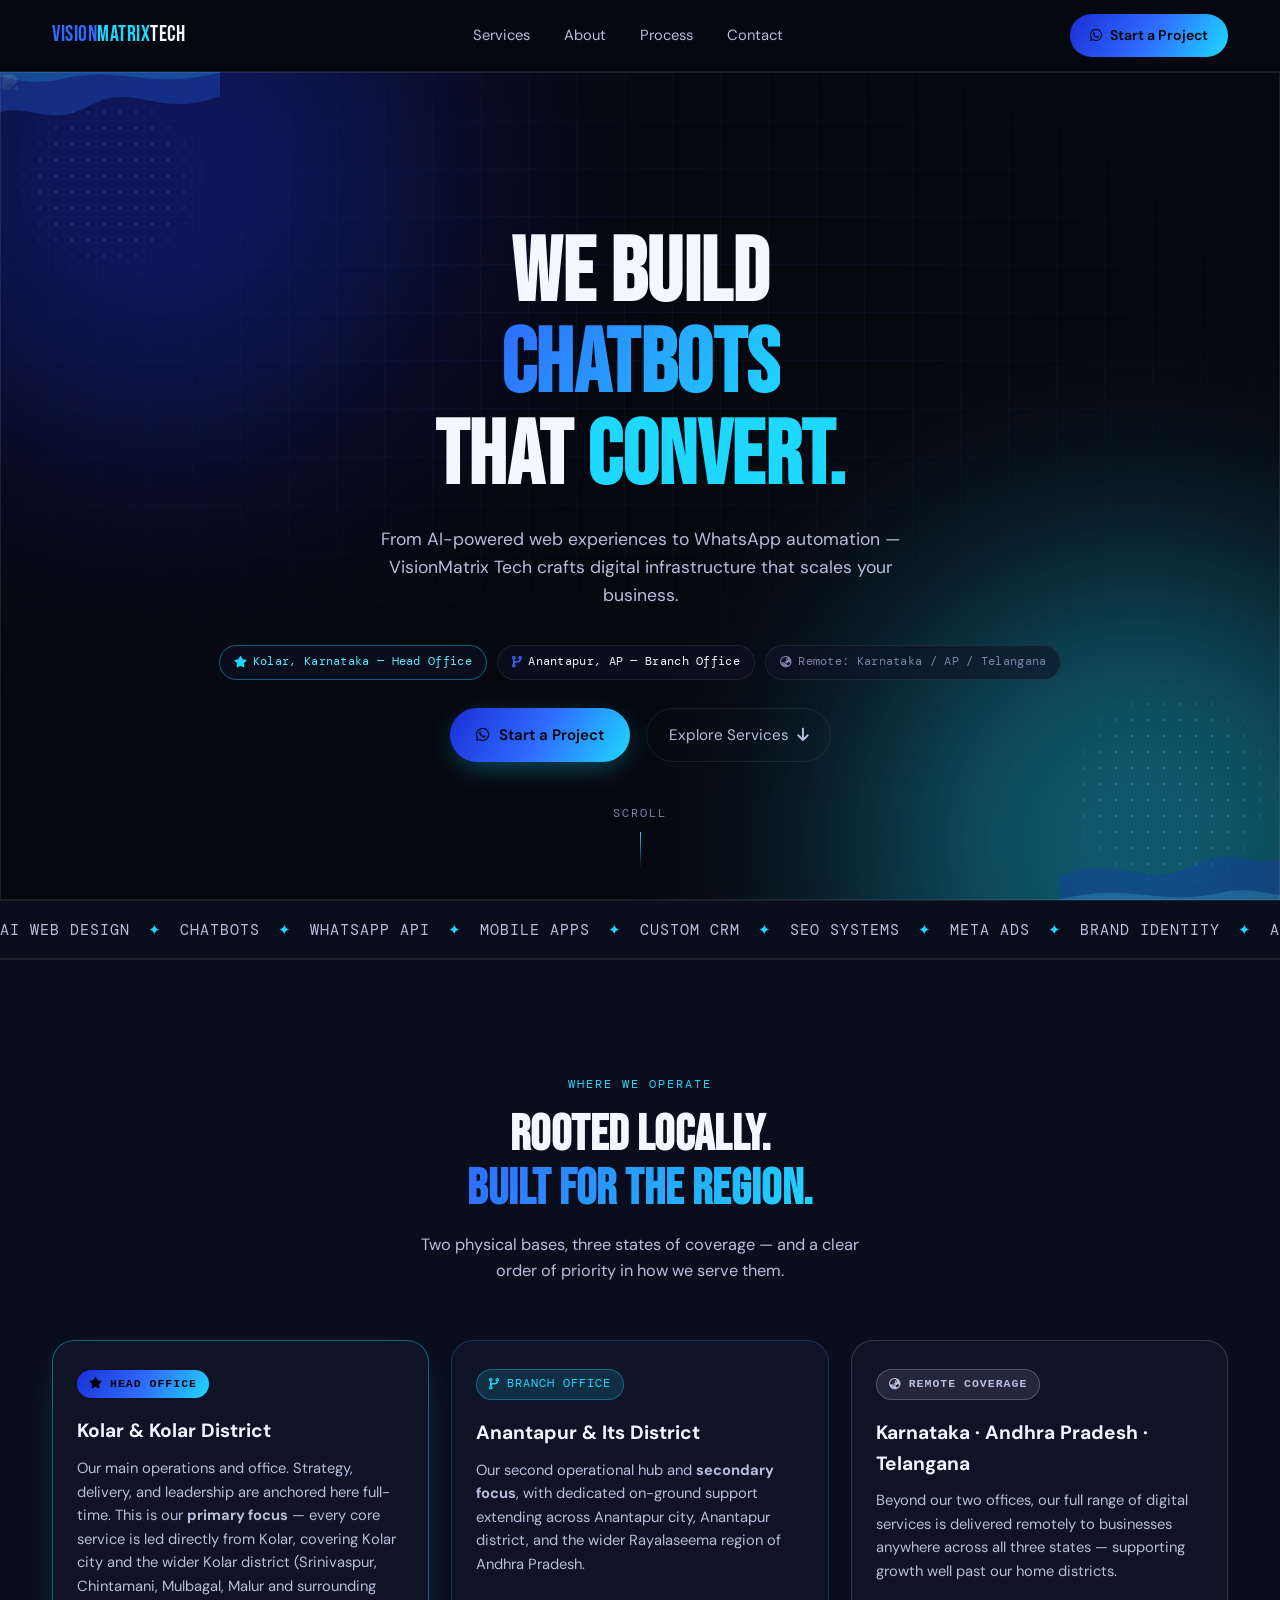
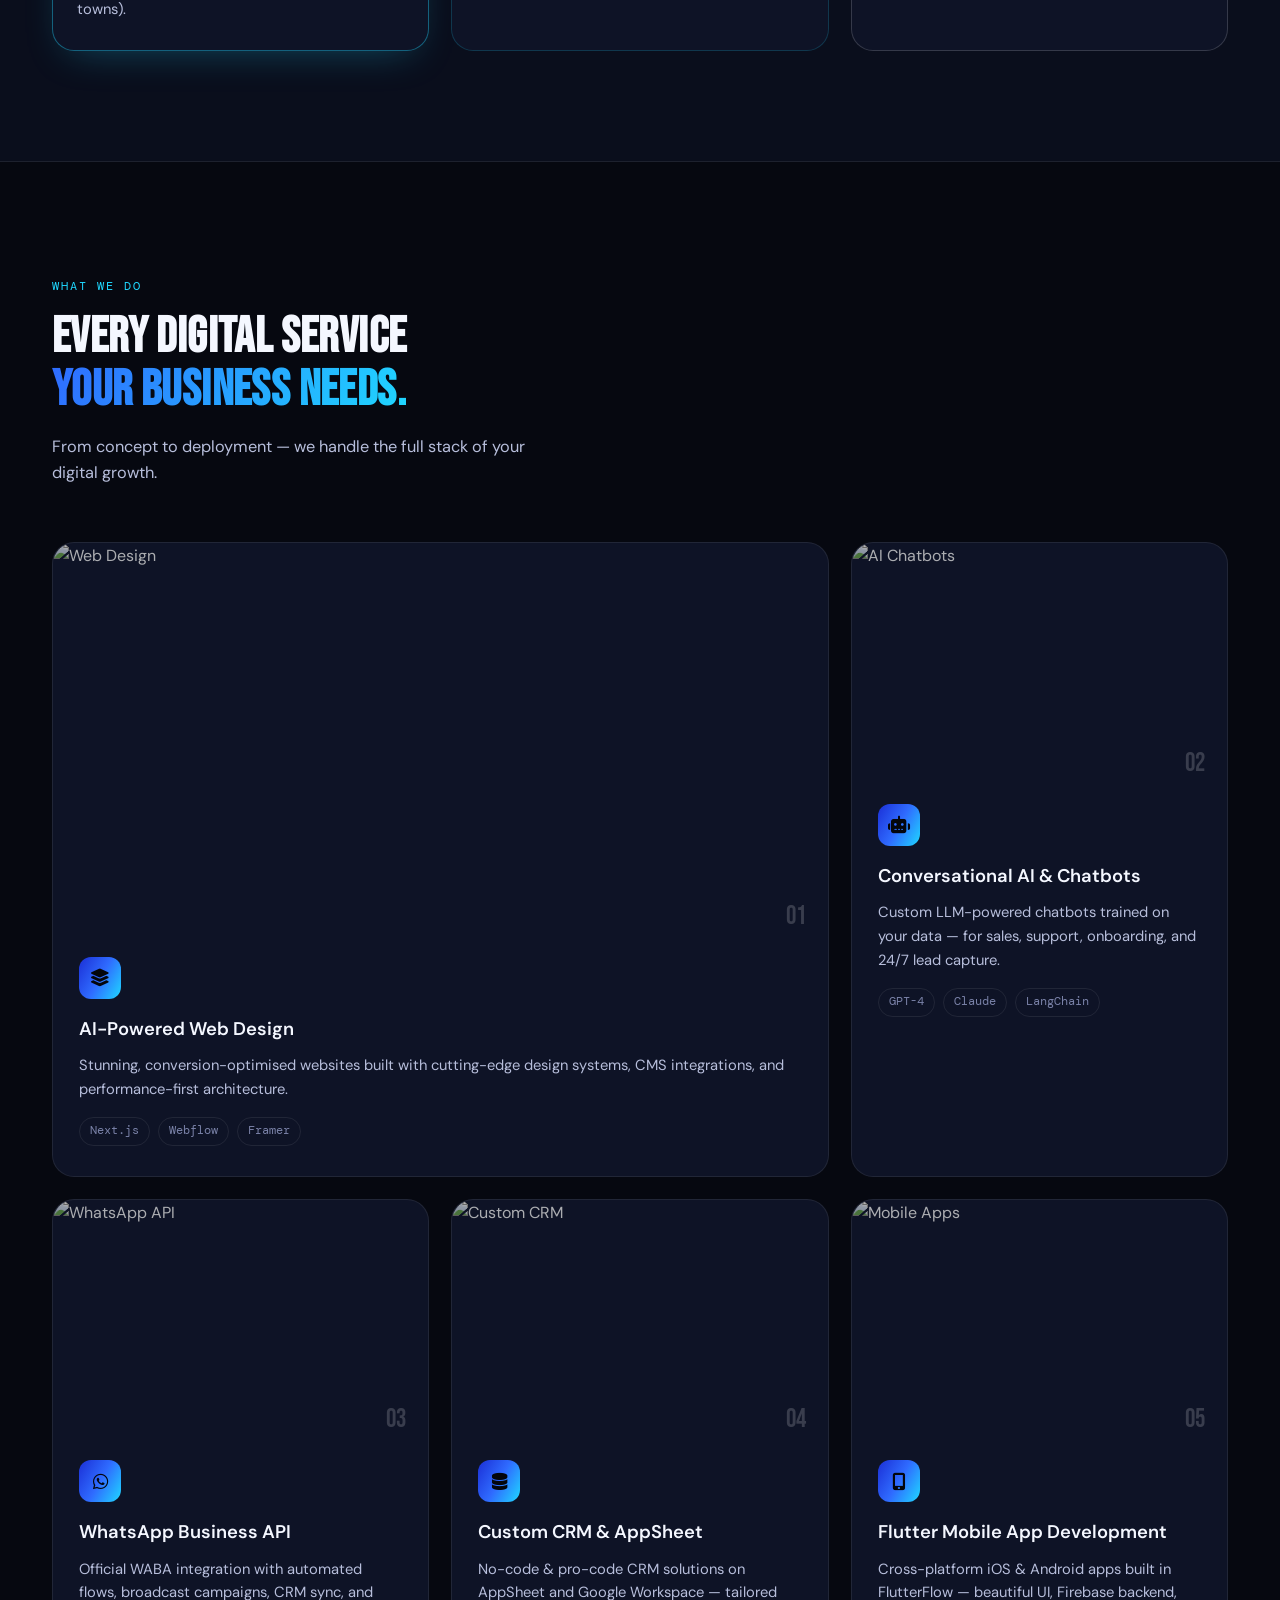
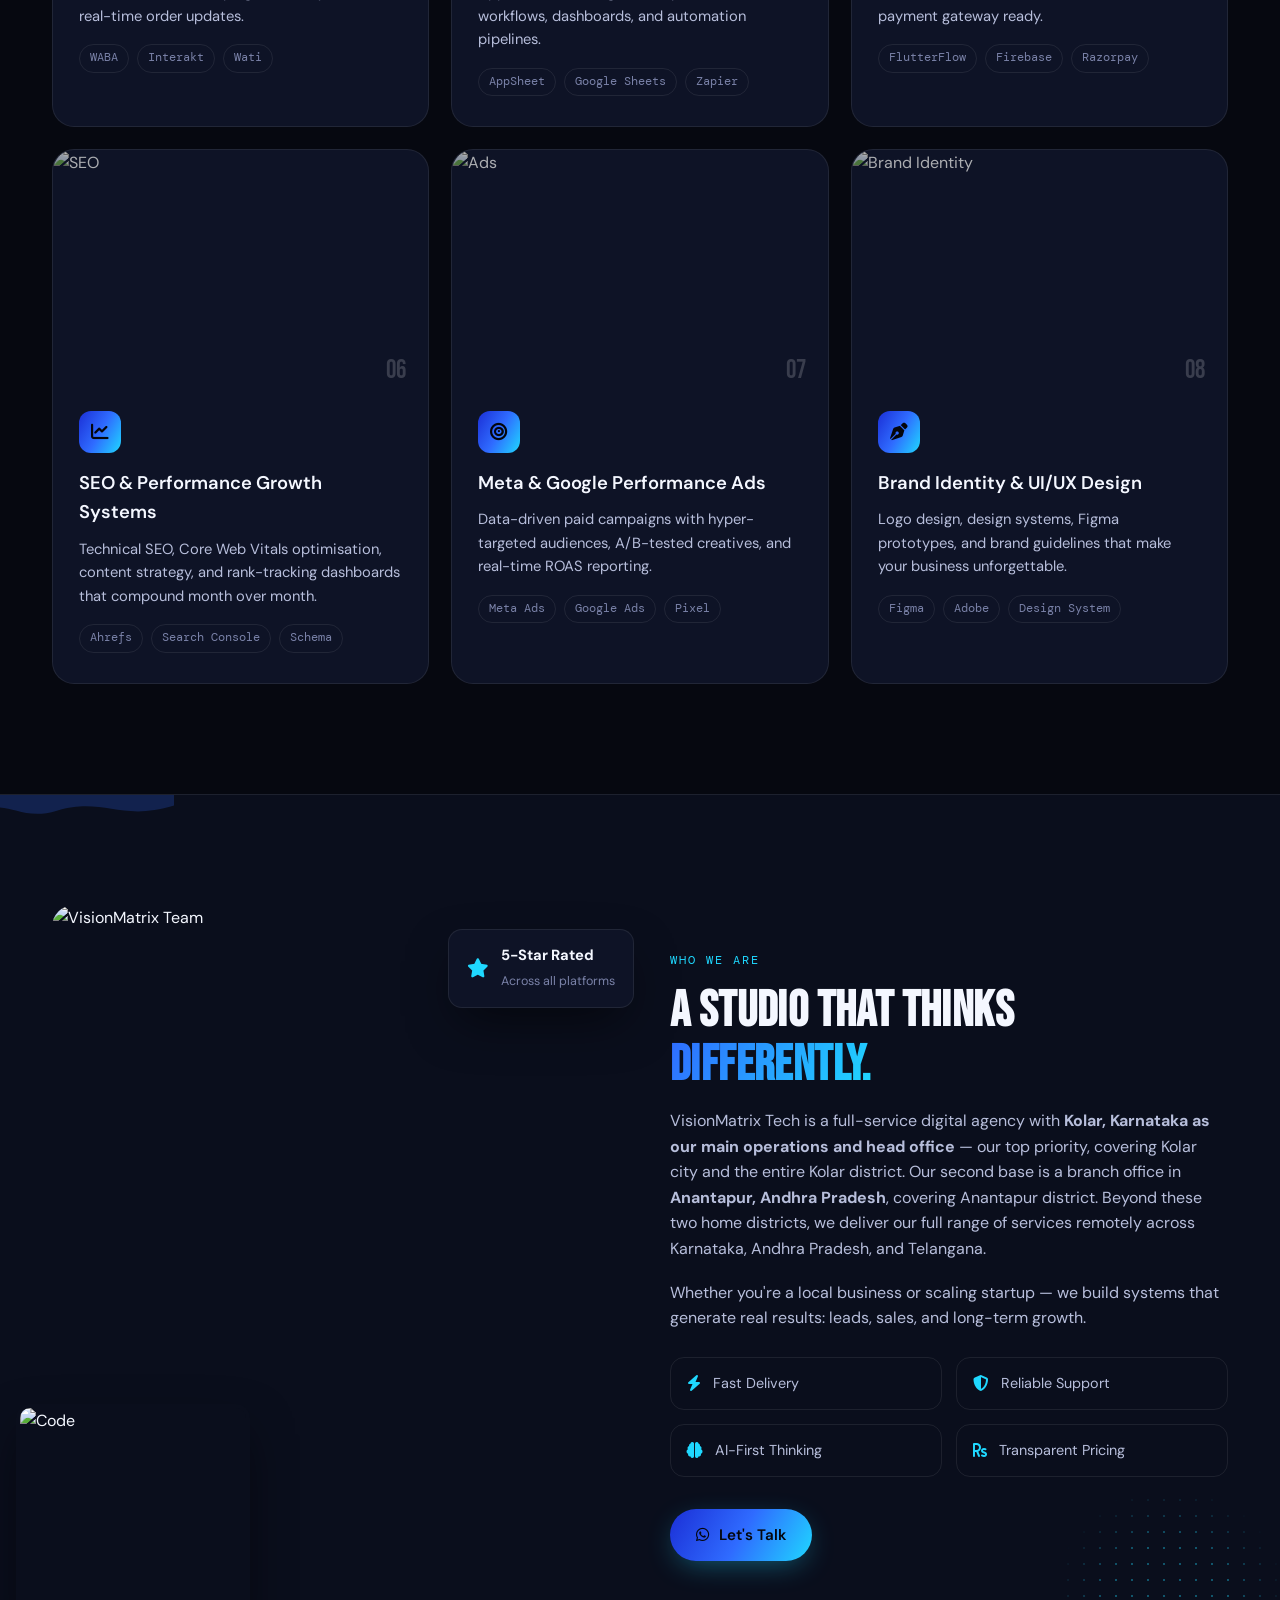
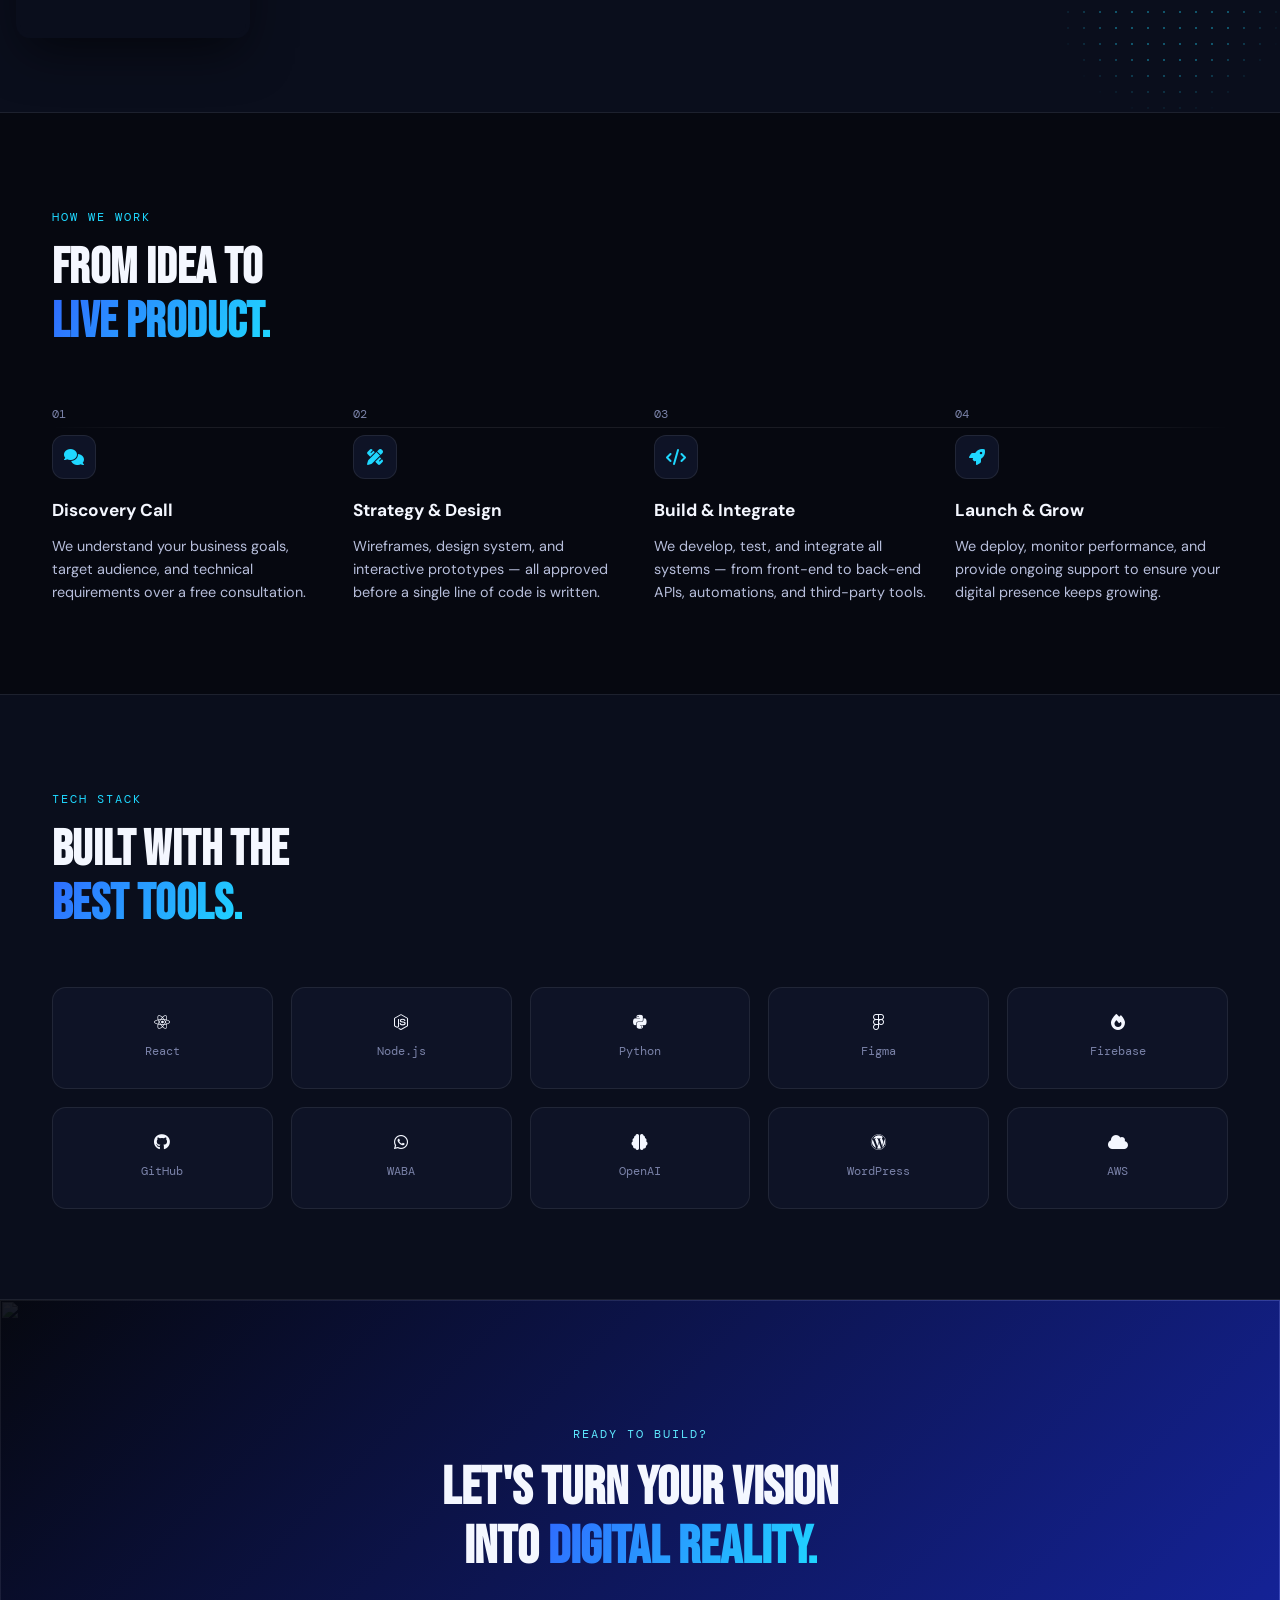
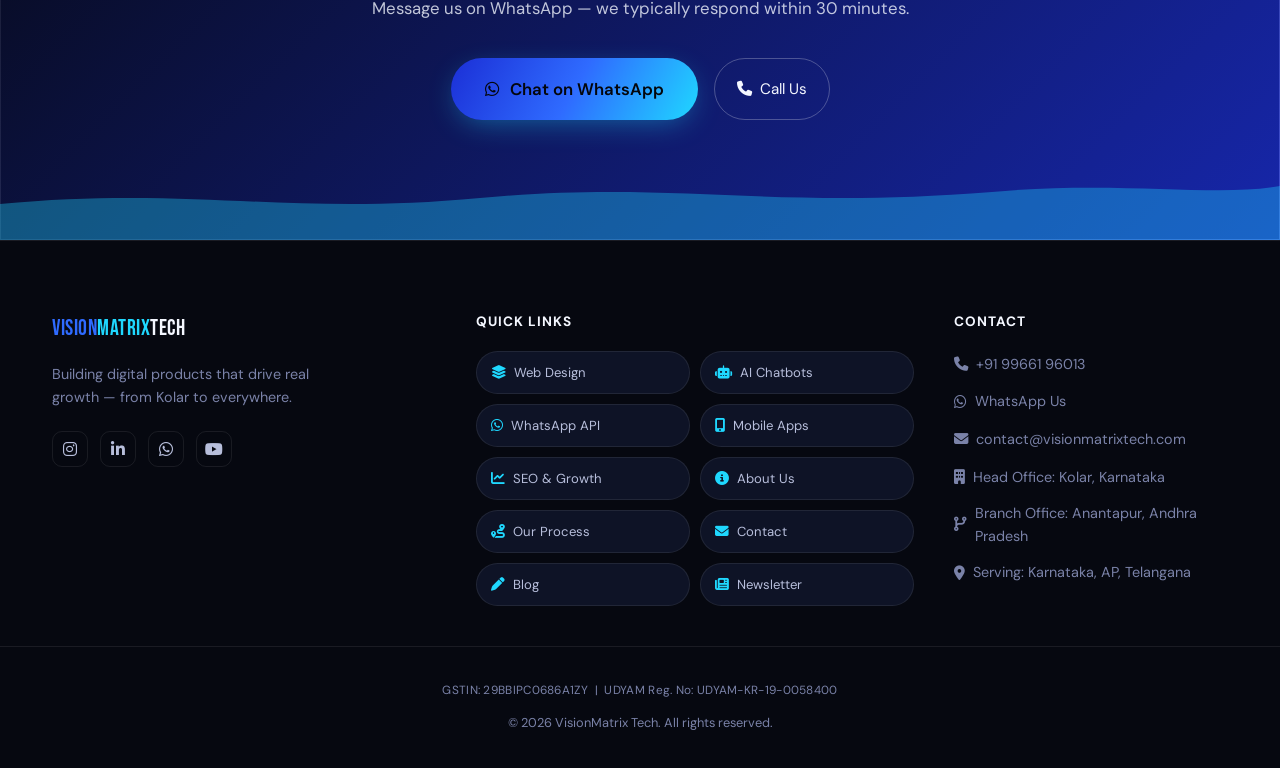
==== commit 2a64908a: "Update index.html" ====
--- a/index.html
+++ b/index.html
@@ -450,4 +450,4 @@
 
   <script src="script.js?v=3"></script>
 </body>
-</html>
+</html>
--- a/style.css
+++ b/style.css
@@ -664,4 +664,4 @@
 
 @media (prefers-reduced-motion: reduce) {
   * { animation-duration: 0.001ms !important; animation-iteration-count: 1 !important; transition-duration: 0.001ms !important; }
-}
+}
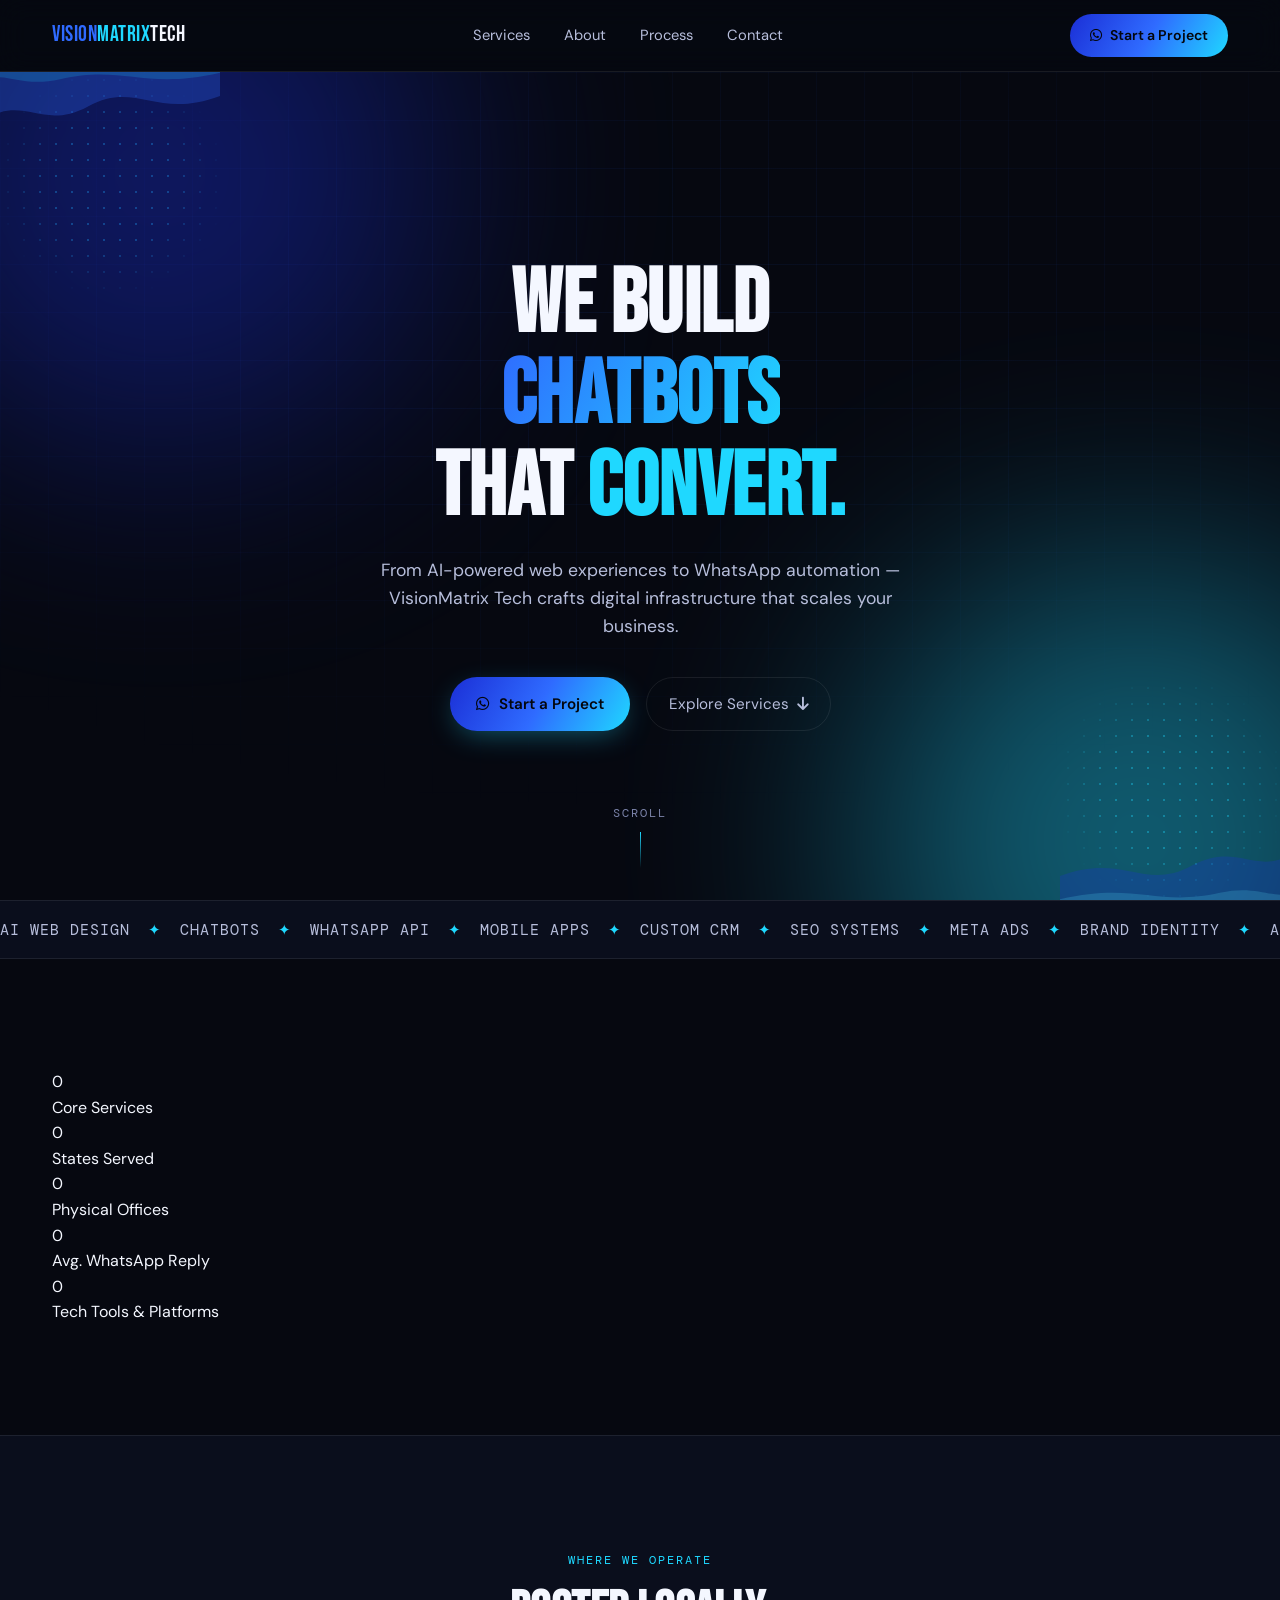
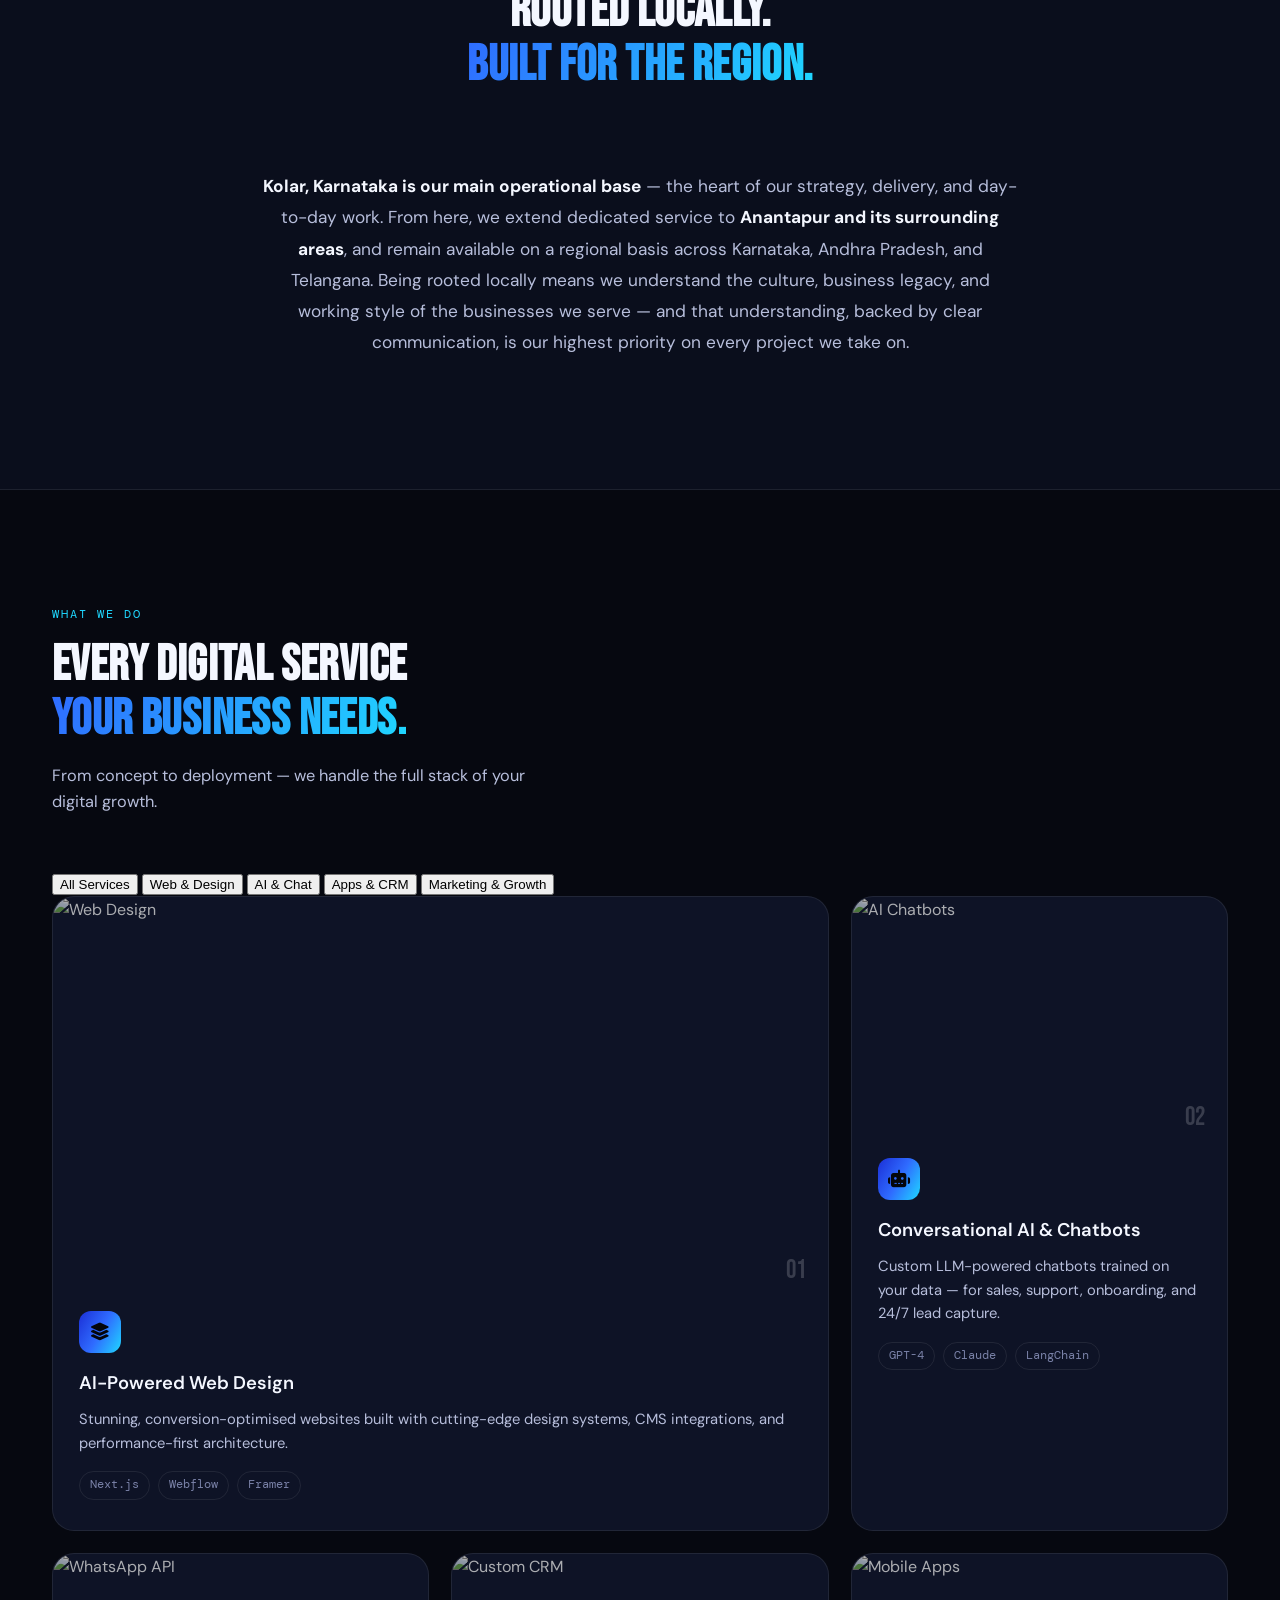
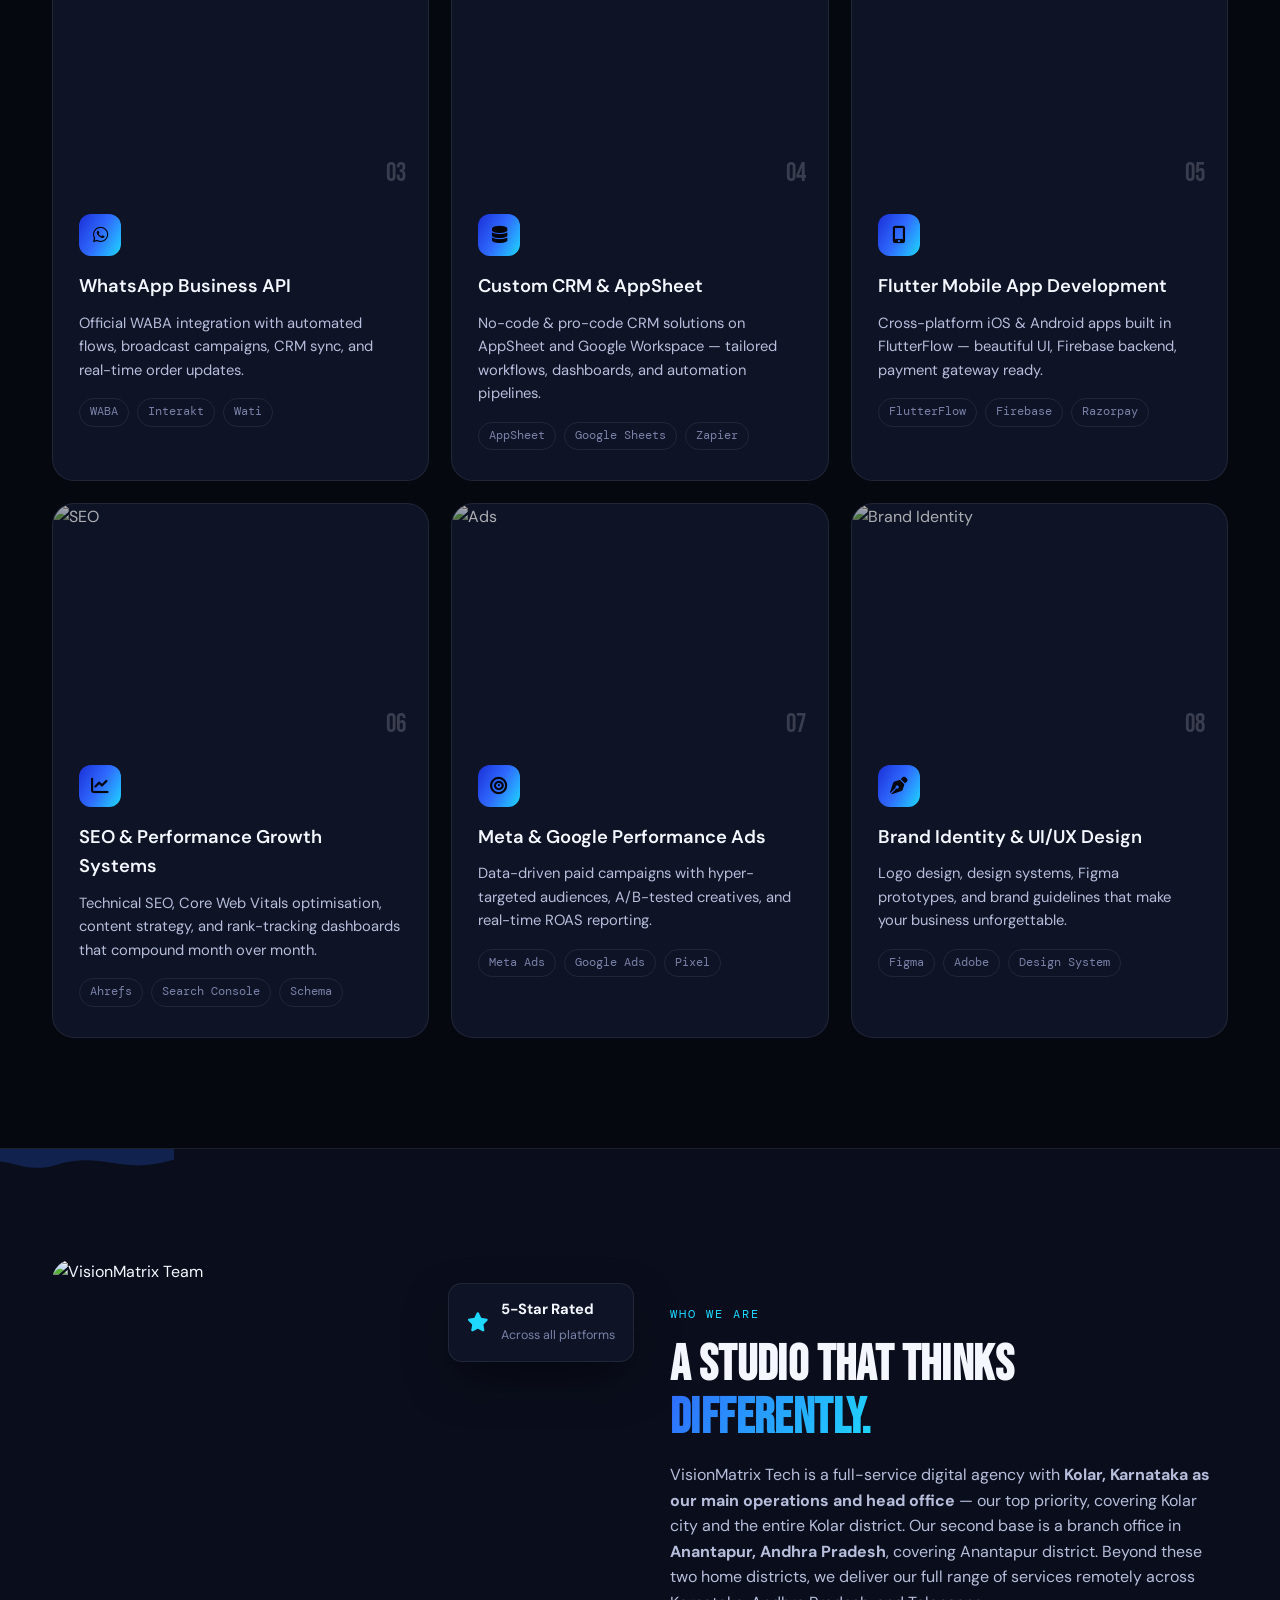
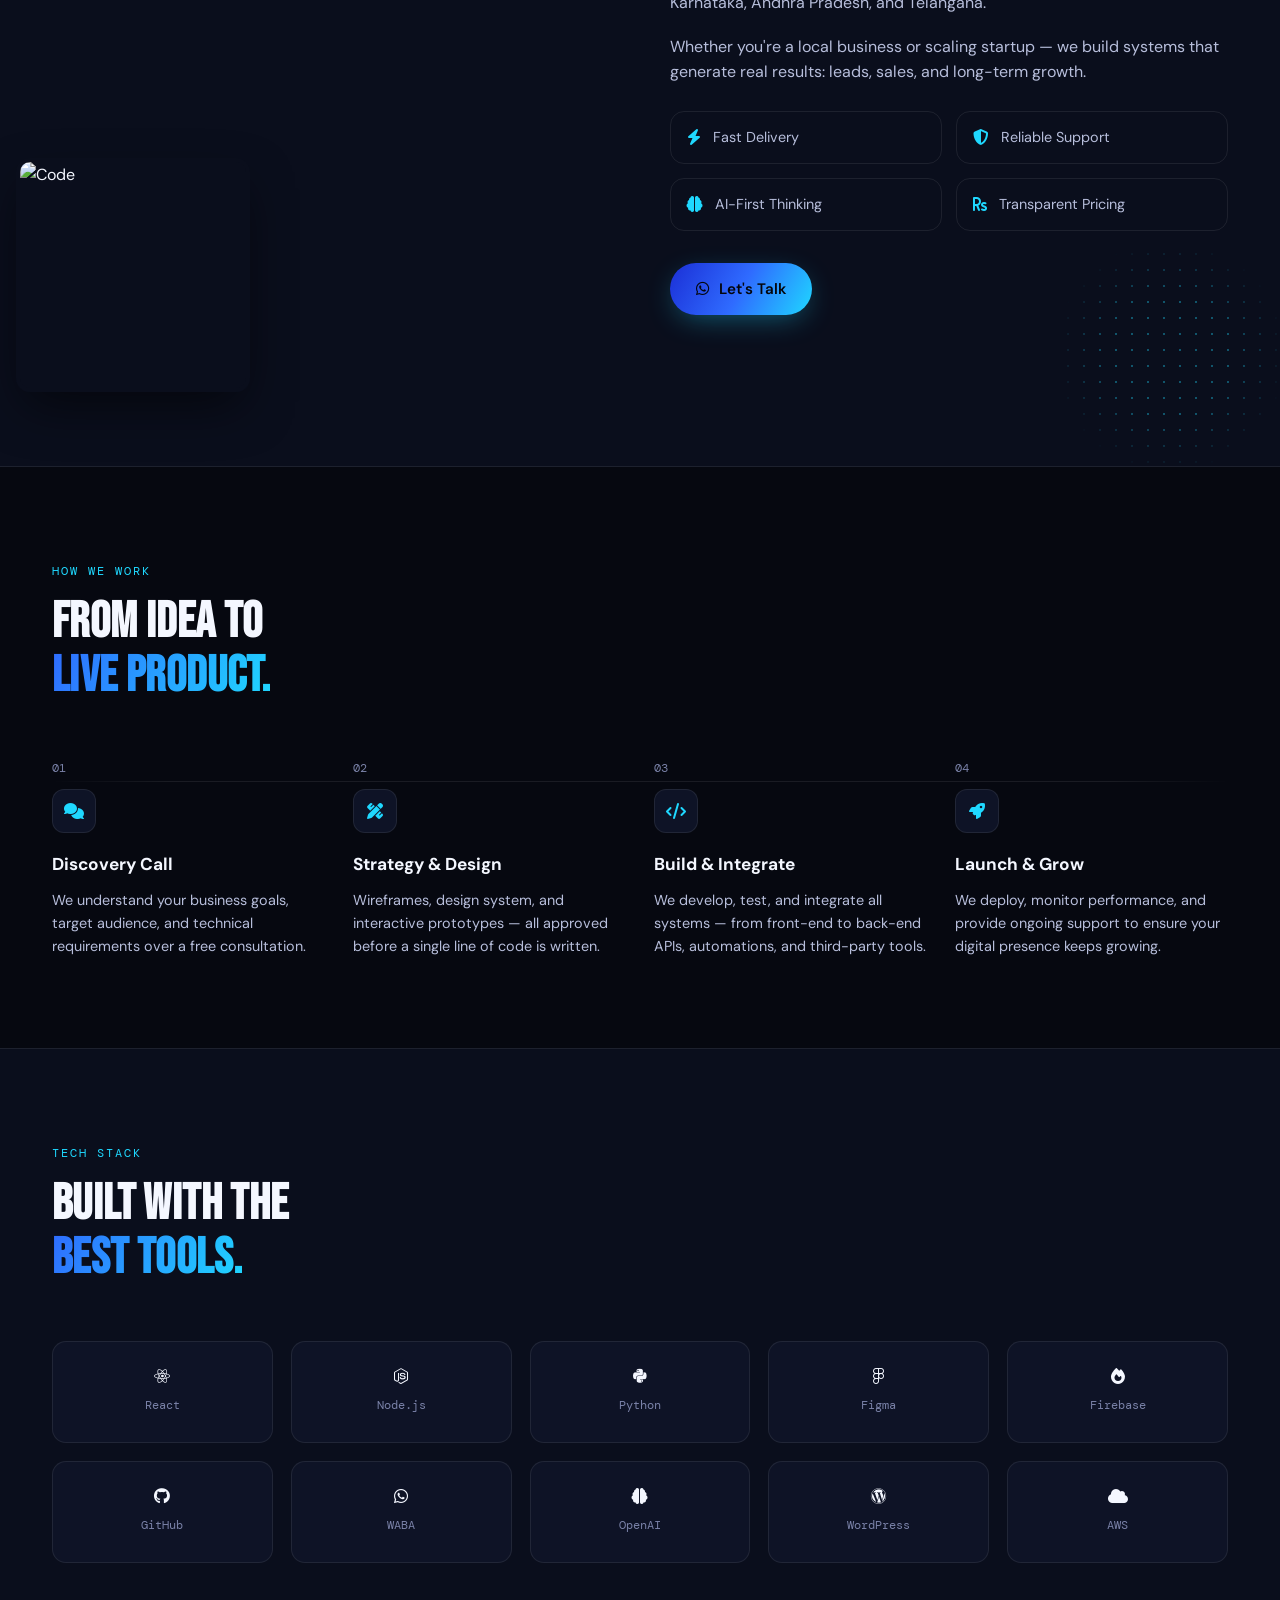
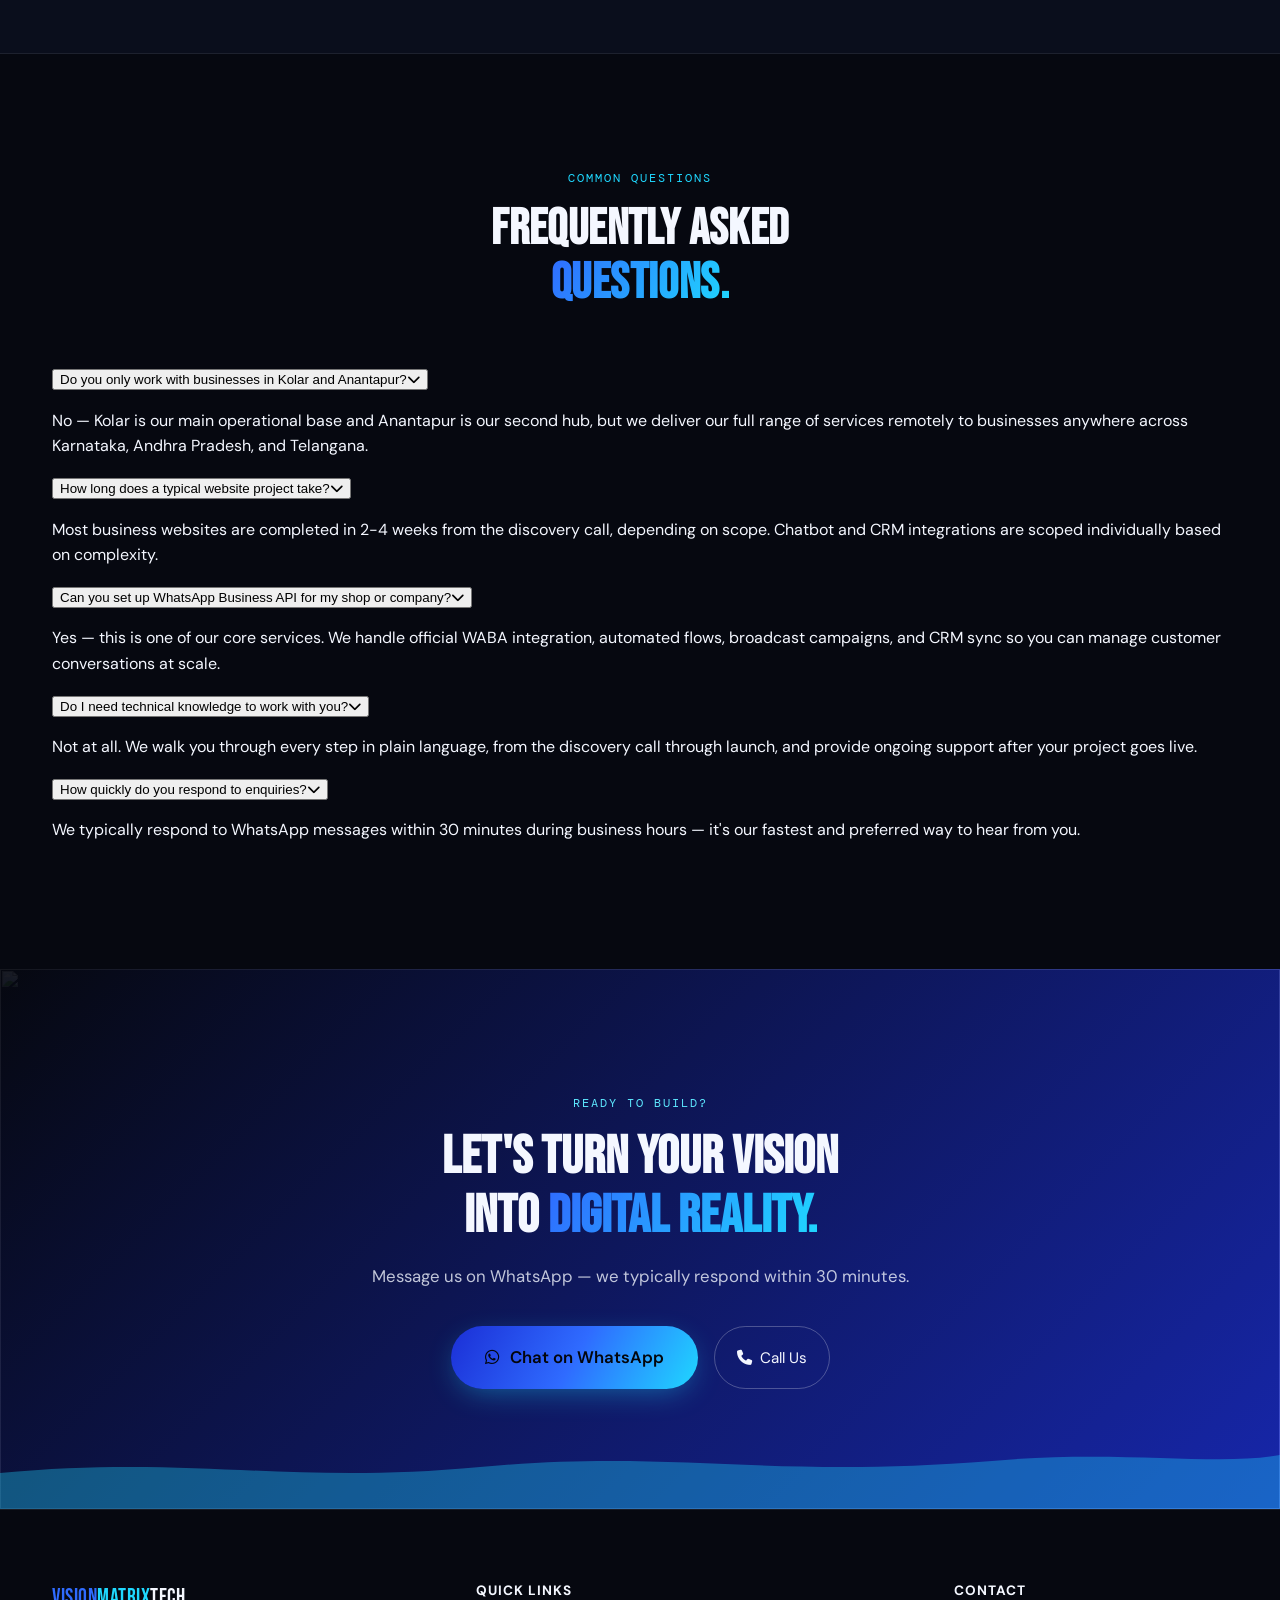
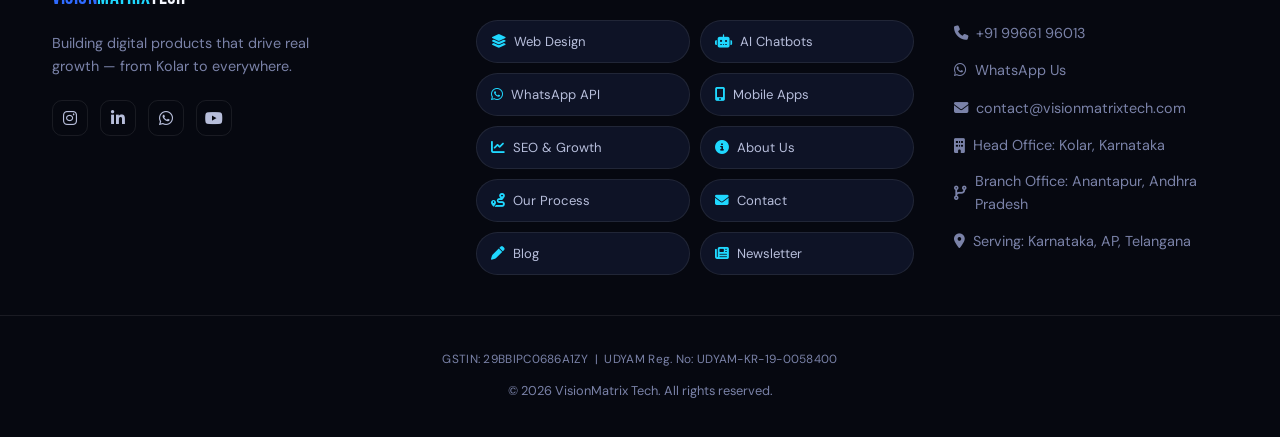
==== commit a9ce4f40: "Update index.html" ====
--- a/index.html
+++ b/index.html
@@ -12,7 +12,7 @@
   <link href="https://fonts.googleapis.com/css2?family=Bebas+Neue&family=DM+Sans:wght@300;400;500;600&family=DM+Mono:wght@400;500&display=swap" rel="stylesheet" />
   <link rel="stylesheet" href="https://cdnjs.cloudflare.com/ajax/libs/font-awesome/6.5.0/css/all.min.css" />
 
-  <link rel="stylesheet" href="style.css?v=3" />
+  <link rel="stylesheet" href="style.css?v=5" />
 </head>
 <body>
 
@@ -59,7 +59,8 @@
       <svg class="brand-wave wave-tl-2" viewBox="0 0 300 300"><path d="M0,0 L300,0 L300,26 C205,48 180,16 100,34 C48,46 28,20 0,38 Z" /></svg>
       <svg class="brand-wave wave-br-1" viewBox="0 0 300 300"><path d="M300,300 L0,300 L0,245 C80,215 105,265 165,232 C225,200 245,250 300,212 Z" /></svg>
       <svg class="brand-wave wave-br-2" viewBox="0 0 300 300"><path d="M300,300 L0,300 L0,274 C95,252 120,284 200,266 C252,254 272,280 300,262 Z" /></svg>
-      <img src="https://images.unsplash.com/photo-1451187580459-43490279c0fa?w=1800&auto=format&fit=crop&q=80" alt="" class="hero-bg-img" />
+      <canvas id="heroCanvas" class="hero-canvas" aria-hidden="true"></canvas>
+      <div class="hero-cursor-glow" id="heroCursorGlow"></div>
     </div>
     <div class="hero-inner">
       <h1 class="hero-title">
@@ -70,11 +71,6 @@
       <p class="hero-sub">
         From AI-powered web experiences to WhatsApp automation — VisionMatrix Tech crafts digital infrastructure that scales your business.
       </p>
-      <div class="hero-location-strip">
-        <span class="loc-pill loc-pill-hq"><i class="fas fa-star"></i> Kolar, Karnataka — Head Office</span>
-        <span class="loc-pill loc-pill-branch"><i class="fas fa-code-branch"></i> Anantapur, AP — Branch Office</span>
-        <span class="loc-pill loc-pill-remote"><i class="fas fa-globe-asia"></i> Remote: Karnataka / AP / Telangana</span>
-      </div>
       <div class="hero-actions">
         <a href="https://wa.me/919966196013?text=Hi%20Chandan,%20I%20am%20looking%20for%20a%20digital%20solution%20for%20my%20business." target="_blank" class="btn-primary">
           <img src="https://api.iconify.design/simple-icons:whatsapp.svg?color=%2325D366" alt="WhatsApp" loading="lazy" class="brand-icon icon-sm" onerror="iconFallback(this)" data-fallback-fa="fab fa-whatsapp" /> Start a Project
@@ -110,29 +106,39 @@
     </div>
   </div>
 
+  <section class="stats-strip">
+    <div class="section-inner stats-inner">
+      <div class="stat-card reveal">
+        <div class="stat-number" data-count="8">0</div>
+        <div class="stat-label">Core Services</div>
+      </div>
+      <div class="stat-card reveal">
+        <div class="stat-number" data-count="3">0</div>
+        <div class="stat-label">States Served</div>
+      </div>
+      <div class="stat-card reveal">
+        <div class="stat-number" data-count="2">0</div>
+        <div class="stat-label">Physical Offices</div>
+      </div>
+      <div class="stat-card reveal">
+        <div class="stat-number" data-count="30" data-suffix=" min">0</div>
+        <div class="stat-label">Avg. WhatsApp Reply</div>
+      </div>
+      <div class="stat-card reveal">
+        <div class="stat-number" data-count="10" data-suffix="+">0</div>
+        <div class="stat-label">Tech Tools &amp; Platforms</div>
+      </div>
+    </div>
+  </section>
+
   <section class="presence" id="presence">
     <div class="section-inner">
       <div class="section-header center">
         <span class="section-tag">Where We Operate</span>
         <h2 class="section-title">Rooted Locally.<br /><span class="accent-text">Built For The Region.</span></h2>
-        <p class="section-desc center">Two physical bases, three states of coverage — and a clear order of priority in how we serve them.</p>
-      </div>
-      <div class="presence-grid">
-        <div class="presence-card hq">
-          <div class="presence-badge badge-hq"><i class="fas fa-star"></i> Head Office</div>
-          <h3>Kolar &amp; Kolar District</h3>
-          <p>Our main operations and office. Strategy, delivery, and leadership are anchored here full-time. This is our <strong>primary focus</strong> — every core service is led directly from Kolar, covering Kolar city and the wider Kolar district (Srinivaspur, Chintamani, Mulbagal, Malur and surrounding towns).</p>
-        </div>
-        <div class="presence-card branch">
-          <div class="presence-badge badge-branch"><i class="fas fa-code-branch"></i> Branch Office</div>
-          <h3>Anantapur &amp; Its District</h3>
-          <p>Our second operational hub and <strong>secondary focus</strong>, with dedicated on-ground support extending across Anantapur city, Anantapur district, and the wider Rayalaseema region of Andhra Pradesh.</p>
-        </div>
-        <div class="presence-card remote">
-          <div class="presence-badge badge-remote"><i class="fas fa-globe-asia"></i> Remote Coverage</div>
-          <h3>Karnataka &middot; Andhra Pradesh &middot; Telangana</h3>
-          <p>Beyond our two offices, our full range of digital services is delivered remotely to businesses anywhere across all three states — supporting growth well past our home districts.</p>
-        </div>
+      </div>
+      <div class="presence-statement reveal">
+        <p><strong>Kolar, Karnataka is our main operational base</strong> — the heart of our strategy, delivery, and day-to-day work. From here, we extend dedicated service to <strong>Anantapur and its surrounding areas</strong>, and remain available on a regional basis across Karnataka, Andhra Pradesh, and Telangana. Being rooted locally means we understand the culture, business legacy, and working style of the businesses we serve — and that understanding, backed by clear communication, is our highest priority on every project we take on.</p>
       </div>
     </div>
   </section>
@@ -144,9 +150,16 @@
         <h2 class="section-title">Every Digital Service<br /><span class="accent-text">Your Business Needs.</span></h2>
         <p class="section-desc">From concept to deployment — we handle the full stack of your digital growth.</p>
       </div>
+      <div class="service-tabs">
+        <button class="service-tab active" data-filter="all">All Services</button>
+        <button class="service-tab" data-filter="web">Web &amp; Design</button>
+        <button class="service-tab" data-filter="ai">AI &amp; Chat</button>
+        <button class="service-tab" data-filter="apps">Apps &amp; CRM</button>
+        <button class="service-tab" data-filter="marketing">Marketing &amp; Growth</button>
+      </div>
       <div class="services-grid">
 
-        <div class="service-card featured" data-tilt>
+        <div class="service-card featured reveal" data-tilt data-category="web">
           <div class="service-img">
             <img src="https://images.unsplash.com/photo-1547658719-da2b51169166?w=800&auto=format&fit=crop&q=80" alt="Web Design" />
             <div class="service-img-overlay"></div>
@@ -160,7 +173,7 @@
           </div>
         </div>
 
-        <div class="service-card" data-tilt>
+        <div class="service-card reveal" data-tilt data-category="ai">
           <div class="service-img">
             <img src="https://images.unsplash.com/photo-1677442136019-21780ecad995?w=800&auto=format&fit=crop&q=80" alt="AI Chatbots" />
             <div class="service-img-overlay"></div>
@@ -174,7 +187,7 @@
           </div>
         </div>
 
-        <div class="service-card" data-tilt>
+        <div class="service-card reveal" data-tilt data-category="ai">
           <div class="service-img">
             <img src="https://images.unsplash.com/photo-1611746872915-64382b5c76da?w=800&auto=format&fit=crop&q=80" alt="WhatsApp API" />
             <div class="service-img-overlay"></div>
@@ -188,7 +201,7 @@
           </div>
         </div>
 
-        <div class="service-card" data-tilt>
+        <div class="service-card reveal" data-tilt data-category="apps">
           <div class="service-img">
             <img src="https://images.unsplash.com/photo-1553877522-43269d4ea984?w=800&auto=format&fit=crop&q=80" alt="Custom CRM" />
             <div class="service-img-overlay"></div>
@@ -202,7 +215,7 @@
           </div>
         </div>
 
-        <div class="service-card" data-tilt>
+        <div class="service-card reveal" data-tilt data-category="apps">
           <div class="service-img">
             <img src="https://images.unsplash.com/photo-1512941937669-90a1b58e7e9c?w=800&auto=format&fit=crop&q=80" alt="Mobile Apps" />
             <div class="service-img-overlay"></div>
@@ -216,7 +229,7 @@
           </div>
         </div>
 
-        <div class="service-card" data-tilt>
+        <div class="service-card reveal" data-tilt data-category="marketing">
           <div class="service-img">
             <img src="https://images.unsplash.com/photo-1460925895917-afdab827c52f?w=800&auto=format&fit=crop&q=80" alt="SEO" />
             <div class="service-img-overlay"></div>
@@ -230,7 +243,7 @@
           </div>
         </div>
 
-        <div class="service-card" data-tilt>
+        <div class="service-card reveal" data-tilt data-category="marketing">
           <div class="service-img">
             <img src="https://images.unsplash.com/photo-1611162617213-7d7a39e9b1d7?w=800&auto=format&fit=crop&q=80" alt="Ads" />
             <div class="service-img-overlay"></div>
@@ -244,7 +257,7 @@
           </div>
         </div>
 
-        <div class="service-card" data-tilt>
+        <div class="service-card reveal" data-tilt data-category="web">
           <div class="service-img">
             <img src="https://images.unsplash.com/photo-1558655146-9f40138edfeb?w=800&auto=format&fit=crop&q=80" alt="Brand Identity" />
             <div class="service-img-overlay"></div>
@@ -354,16 +367,47 @@
         <h2 class="section-title">Built With The<br /><span class="accent-text">Best Tools.</span></h2>
       </div>
       <div class="tech-logos">
-        <div class="tech-item"><img src="https://api.iconify.design/simple-icons:react.svg?color=%2361DAFB" alt="React" loading="lazy" class="brand-icon icon-tech" onerror="iconFallback(this)" data-fallback-fa="fab fa-react" /><span>React</span></div>
-        <div class="tech-item"><img src="https://api.iconify.design/simple-icons:nodedotjs.svg?color=%235FA04E" alt="Node.js" loading="lazy" class="brand-icon icon-tech" onerror="iconFallback(this)" data-fallback-fa="fab fa-node-js" /><span>Node.js</span></div>
-        <div class="tech-item"><img src="https://api.iconify.design/simple-icons:python.svg?color=%233776AB" alt="Python" loading="lazy" class="brand-icon icon-tech" onerror="iconFallback(this)" data-fallback-fa="fab fa-python" /><span>Python</span></div>
-        <div class="tech-item"><img src="https://api.iconify.design/simple-icons:figma.svg?color=%23F24E1E" alt="Figma" loading="lazy" class="brand-icon icon-tech" onerror="iconFallback(this)" data-fallback-fa="fab fa-figma" /><span>Figma</span></div>
-        <div class="tech-item"><img src="https://api.iconify.design/simple-icons:firebase.svg?color=%23FFCA28" alt="Firebase" loading="lazy" class="brand-icon icon-tech" onerror="iconFallback(this)" data-fallback-fa="fas fa-fire" /><span>Firebase</span></div>
-        <div class="tech-item"><img src="https://api.iconify.design/simple-icons:github.svg?color=%23FFFFFF" alt="GitHub" loading="lazy" class="brand-icon icon-tech" onerror="iconFallback(this)" data-fallback-fa="fab fa-github" /><span>GitHub</span></div>
-        <div class="tech-item"><img src="https://api.iconify.design/simple-icons:whatsapp.svg?color=%2325D366" alt="WABA" loading="lazy" class="brand-icon icon-tech" onerror="iconFallback(this)" data-fallback-fa="fab fa-whatsapp" /><span>WABA</span></div>
-        <div class="tech-item"><img src="https://api.iconify.design/simple-icons:openai.svg?color=%23FFFFFF" alt="OpenAI" loading="lazy" class="brand-icon icon-tech icon-tech-lg" onerror="iconFallback(this)" data-fallback-fa="fas fa-brain" /><span>OpenAI</span></div>
-        <div class="tech-item"><img src="https://api.iconify.design/simple-icons:wordpress.svg?color=%2321759B" alt="WordPress" loading="lazy" class="brand-icon icon-tech" onerror="iconFallback(this)" data-fallback-fa="fab fa-wordpress" /><span>WordPress</span></div>
-        <div class="tech-item"><img src="https://api.iconify.design/simple-icons:amazonaws.svg?color=%23FF9900" alt="AWS" loading="lazy" class="brand-icon icon-tech" onerror="iconFallback(this)" data-fallback-fa="fas fa-cloud" /><span>AWS</span></div>
+        <div class="tech-item reveal"><img src="https://api.iconify.design/simple-icons:react.svg?color=%2361DAFB" alt="React" loading="lazy" class="brand-icon icon-tech" onerror="iconFallback(this)" data-fallback-fa="fab fa-react" /><span>React</span></div>
+        <div class="tech-item reveal"><img src="https://api.iconify.design/simple-icons:nodedotjs.svg?color=%235FA04E" alt="Node.js" loading="lazy" class="brand-icon icon-tech" onerror="iconFallback(this)" data-fallback-fa="fab fa-node-js" /><span>Node.js</span></div>
+        <div class="tech-item reveal"><img src="https://api.iconify.design/simple-icons:python.svg?color=%233776AB" alt="Python" loading="lazy" class="brand-icon icon-tech" onerror="iconFallback(this)" data-fallback-fa="fab fa-python" /><span>Python</span></div>
+        <div class="tech-item reveal"><img src="https://api.iconify.design/simple-icons:figma.svg?color=%23F24E1E" alt="Figma" loading="lazy" class="brand-icon icon-tech" onerror="iconFallback(this)" data-fallback-fa="fab fa-figma" /><span>Figma</span></div>
+        <div class="tech-item reveal"><img src="https://api.iconify.design/simple-icons:firebase.svg?color=%23FFCA28" alt="Firebase" loading="lazy" class="brand-icon icon-tech" onerror="iconFallback(this)" data-fallback-fa="fas fa-fire" /><span>Firebase</span></div>
+        <div class="tech-item reveal"><img src="https://api.iconify.design/simple-icons:github.svg?color=%23FFFFFF" alt="GitHub" loading="lazy" class="brand-icon icon-tech" onerror="iconFallback(this)" data-fallback-fa="fab fa-github" /><span>GitHub</span></div>
+        <div class="tech-item reveal"><img src="https://api.iconify.design/simple-icons:whatsapp.svg?color=%2325D366" alt="WABA" loading="lazy" class="brand-icon icon-tech" onerror="iconFallback(this)" data-fallback-fa="fab fa-whatsapp" /><span>WABA</span></div>
+        <div class="tech-item reveal"><img src="https://api.iconify.design/simple-icons:openai.svg?color=%23FFFFFF" alt="OpenAI" loading="lazy" class="brand-icon icon-tech icon-tech-lg" onerror="iconFallback(this)" data-fallback-fa="fas fa-brain" /><span>OpenAI</span></div>
+        <div class="tech-item reveal"><img src="https://api.iconify.design/simple-icons:wordpress.svg?color=%2321759B" alt="WordPress" loading="lazy" class="brand-icon icon-tech" onerror="iconFallback(this)" data-fallback-fa="fab fa-wordpress" /><span>WordPress</span></div>
+        <div class="tech-item reveal"><img src="https://api.iconify.design/simple-icons:amazonaws.svg?color=%23FF9900" alt="AWS" loading="lazy" class="brand-icon icon-tech" onerror="iconFallback(this)" data-fallback-fa="fas fa-cloud" /><span>AWS</span></div>
+      </div>
+    </div>
+  </section>
+
+  <section class="faq">
+    <div class="section-inner">
+      <div class="section-header center">
+        <span class="section-tag">Common Questions</span>
+        <h2 class="section-title">Frequently Asked<br /><span class="accent-text">Questions.</span></h2>
+      </div>
+      <div class="faq-list">
+        <div class="faq-item open">
+          <button class="faq-question">Do you only work with businesses in Kolar and Anantapur?<i class="fas fa-chevron-down"></i></button>
+          <div class="faq-answer"><p>No — Kolar is our main operational base and Anantapur is our second hub, but we deliver our full range of services remotely to businesses anywhere across Karnataka, Andhra Pradesh, and Telangana.</p></div>
+        </div>
+        <div class="faq-item">
+          <button class="faq-question">How long does a typical website project take?<i class="fas fa-chevron-down"></i></button>
+          <div class="faq-answer"><p>Most business websites are completed in 2-4 weeks from the discovery call, depending on scope. Chatbot and CRM integrations are scoped individually based on complexity.</p></div>
+        </div>
+        <div class="faq-item">
+          <button class="faq-question">Can you set up WhatsApp Business API for my shop or company?<i class="fas fa-chevron-down"></i></button>
+          <div class="faq-answer"><p>Yes — this is one of our core services. We handle official WABA integration, automated flows, broadcast campaigns, and CRM sync so you can manage customer conversations at scale.</p></div>
+        </div>
+        <div class="faq-item">
+          <button class="faq-question">Do I need technical knowledge to work with you?<i class="fas fa-chevron-down"></i></button>
+          <div class="faq-answer"><p>Not at all. We walk you through every step in plain language, from the discovery call through launch, and provide ongoing support after your project goes live.</p></div>
+        </div>
+        <div class="faq-item">
+          <button class="faq-question">How quickly do you respond to enquiries?<i class="fas fa-chevron-down"></i></button>
+          <div class="faq-answer"><p>We typically respond to WhatsApp messages within 30 minutes during business hours — it's our fastest and preferred way to hear from you.</p></div>
+        </div>
       </div>
     </div>
   </section>
@@ -448,6 +492,6 @@
     <a href="https://wa.me/919966196013?text=Hi%20Chandan,%20I%20am%20looking%20for%20a%20digital%20solution%20for%20my%20business." target="_blank" class="tab-item tab-cta"><img src="https://api.iconify.design/simple-icons:whatsapp.svg?color=%2325D366" alt="WhatsApp" loading="lazy" class="brand-icon icon-sm" onerror="iconFallback(this)" data-fallback-fa="fab fa-whatsapp" /><span>Chat</span></a>
   </nav>
 
-  <script src="script.js?v=3"></script>
+  <script src="script.js?v=5"></script>
 </body>
-</html>+</html>
--- a/style.css
+++ b/style.css
@@ -250,26 +250,6 @@
   margin: 0 auto 36px;
 }
 .hero-actions { display: flex; gap: 16px; justify-content: center; flex-wrap: wrap; }
-
-.hero-location-strip { display: flex; gap: 10px; justify-content: center; flex-wrap: wrap; margin: 0 0 28px; }
-.loc-pill {
-  display: inline-flex; align-items: center; gap: 6px;
-  padding: 7px 14px;
-  border-radius: 100px;
-  font-family: var(--ff-mono);
-  font-size: 0.72rem;
-  letter-spacing: 0.3px;
-  border: 1px solid var(--line);
-  background: rgba(14, 19, 38, 0.6);
-  backdrop-filter: blur(6px);
-  color: var(--ink-dim);
-}
-.loc-pill i { font-size: 0.72rem; }
-.loc-pill-hq { border-color: rgba(31,216,255,0.4); color: var(--cyan-soft); }
-.loc-pill-hq i { color: var(--cyan); }
-.loc-pill-branch { color: var(--ink); }
-.loc-pill-branch i { color: var(--blue-mid); }
-.loc-pill-remote { color: var(--ink-mute); }
 
 .hero-scroll-hint {
   position: absolute;
@@ -480,26 +460,18 @@
 
 /* ---------------- Presence (Where We Operate) ---------------- */
 .presence { background: var(--bg-alt); border-top: 1px solid var(--line); border-bottom: 1px solid var(--line); }
-.presence-grid { display: grid; grid-template-columns: repeat(3, 1fr); gap: 22px; }
-.presence-card {
-  border-radius: var(--radius-lg);
-  padding: 28px 24px;
-  background: var(--bg-card);
-  border: 1px solid var(--line);
-  transition: transform 0.3s ease, border-color 0.3s ease;
-}
-.presence-card:hover { transform: translateY(-4px); }
-.presence-card h3 { font-size: 1.2rem; margin: 4px 0 10px; }
-.presence-card p { color: var(--ink-dim); font-size: 0.92rem; margin: 0; }
-
-.presence-badge { display: inline-flex; align-items: center; gap: 7px; font-family: var(--ff-mono); font-size: 0.72rem; letter-spacing: 1px; text-transform: uppercase; padding: 5px 12px; border-radius: 100px; margin-bottom: 14px; }
-.badge-hq { background: var(--gradient); color: #04060c; font-weight: 700; }
-.badge-branch { background: rgba(31,216,255,0.14); color: var(--cyan); border: 1px solid rgba(31,216,255,0.35); }
-.badge-remote { background: rgba(183,190,219,0.12); color: var(--ink-dim); border: 1px solid rgba(255,255,255,0.22); font-weight: 600; }
-
-.presence-card.hq { border-color: rgba(31,216,255,0.4); box-shadow: 0 14px 40px -18px rgba(31,216,255,0.35); }
-.presence-card.branch { border-color: rgba(31,216,255,0.18); }
-.presence-card.remote { border-color: rgba(255,255,255,0.16); opacity: 1; }
+.presence-statement {
+  max-width: 760px;
+  margin: 0 auto;
+  text-align: center;
+  padding: 6px 0 4px;
+}
+.presence-statement p {
+  font-size: 1.08rem;
+  line-height: 1.8;
+  color: var(--ink-dim);
+}
+.presence-statement strong { color: var(--ink); }
 
 /* ---------------- CTA banner ---------------- */
 .cta-banner { position: relative; overflow: hidden; }
@@ -638,7 +610,6 @@
   .process-line { display: none; }
   .tech-logos { grid-template-columns: repeat(3, 1fr); }
   .footer-inner { grid-template-columns: 1fr 1fr; }
-  .presence-grid { grid-template-columns: 1fr; max-width: 480px; margin: 0 auto; }
 }
 
 @media (max-width: 720px) {
@@ -653,9 +624,6 @@
   .about-img-accent { display: none; }
   .about-float-card { right: 0; }
   .section-inner { padding: 76px 22px; }
-  .presence-grid { grid-template-columns: 1fr; gap: 16px; }
-  .hero-location-strip { gap: 8px; }
-  .loc-pill { font-size: 0.66rem; padding: 6px 11px; }
 
   .mobile-tabbar { display: flex; }
   body { padding-bottom: 68px; }
@@ -664,4 +632,4 @@
 
 @media (prefers-reduced-motion: reduce) {
   * { animation-duration: 0.001ms !important; animation-iteration-count: 1 !important; transition-duration: 0.001ms !important; }
-}+}
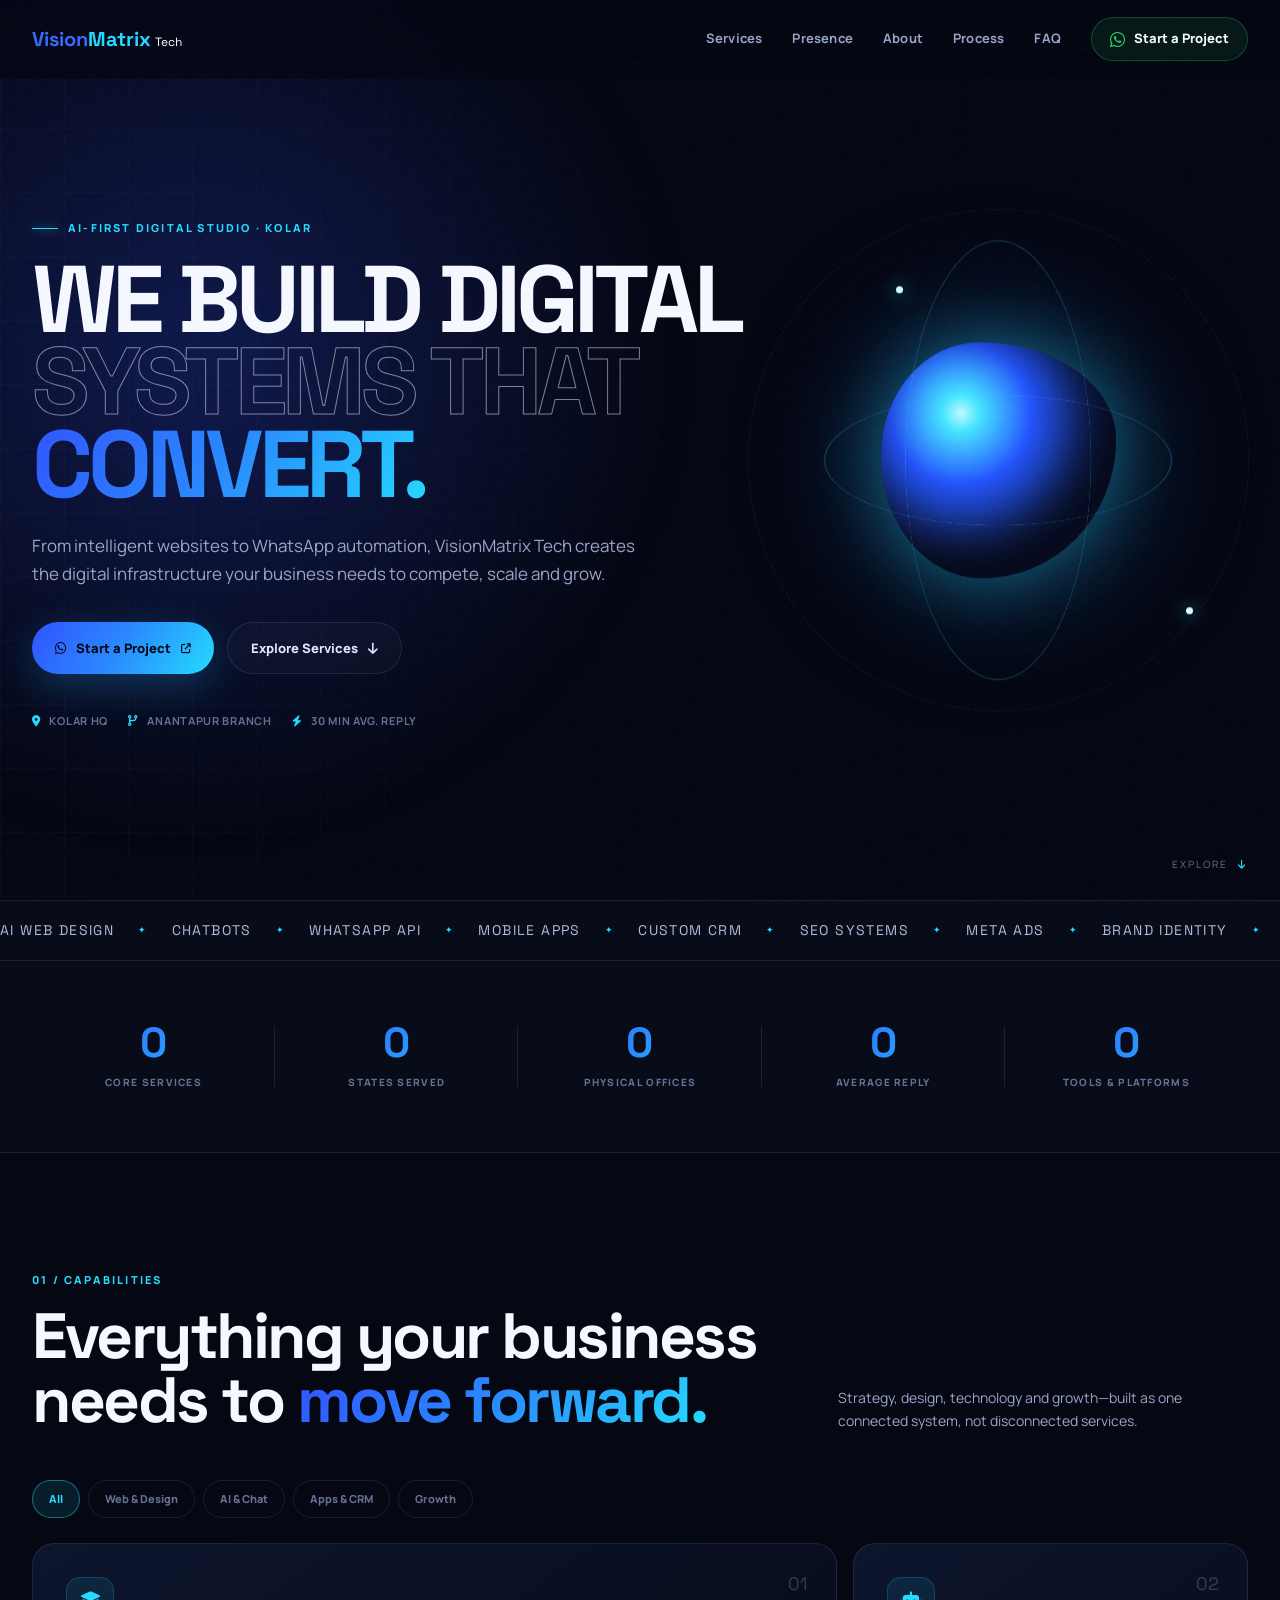
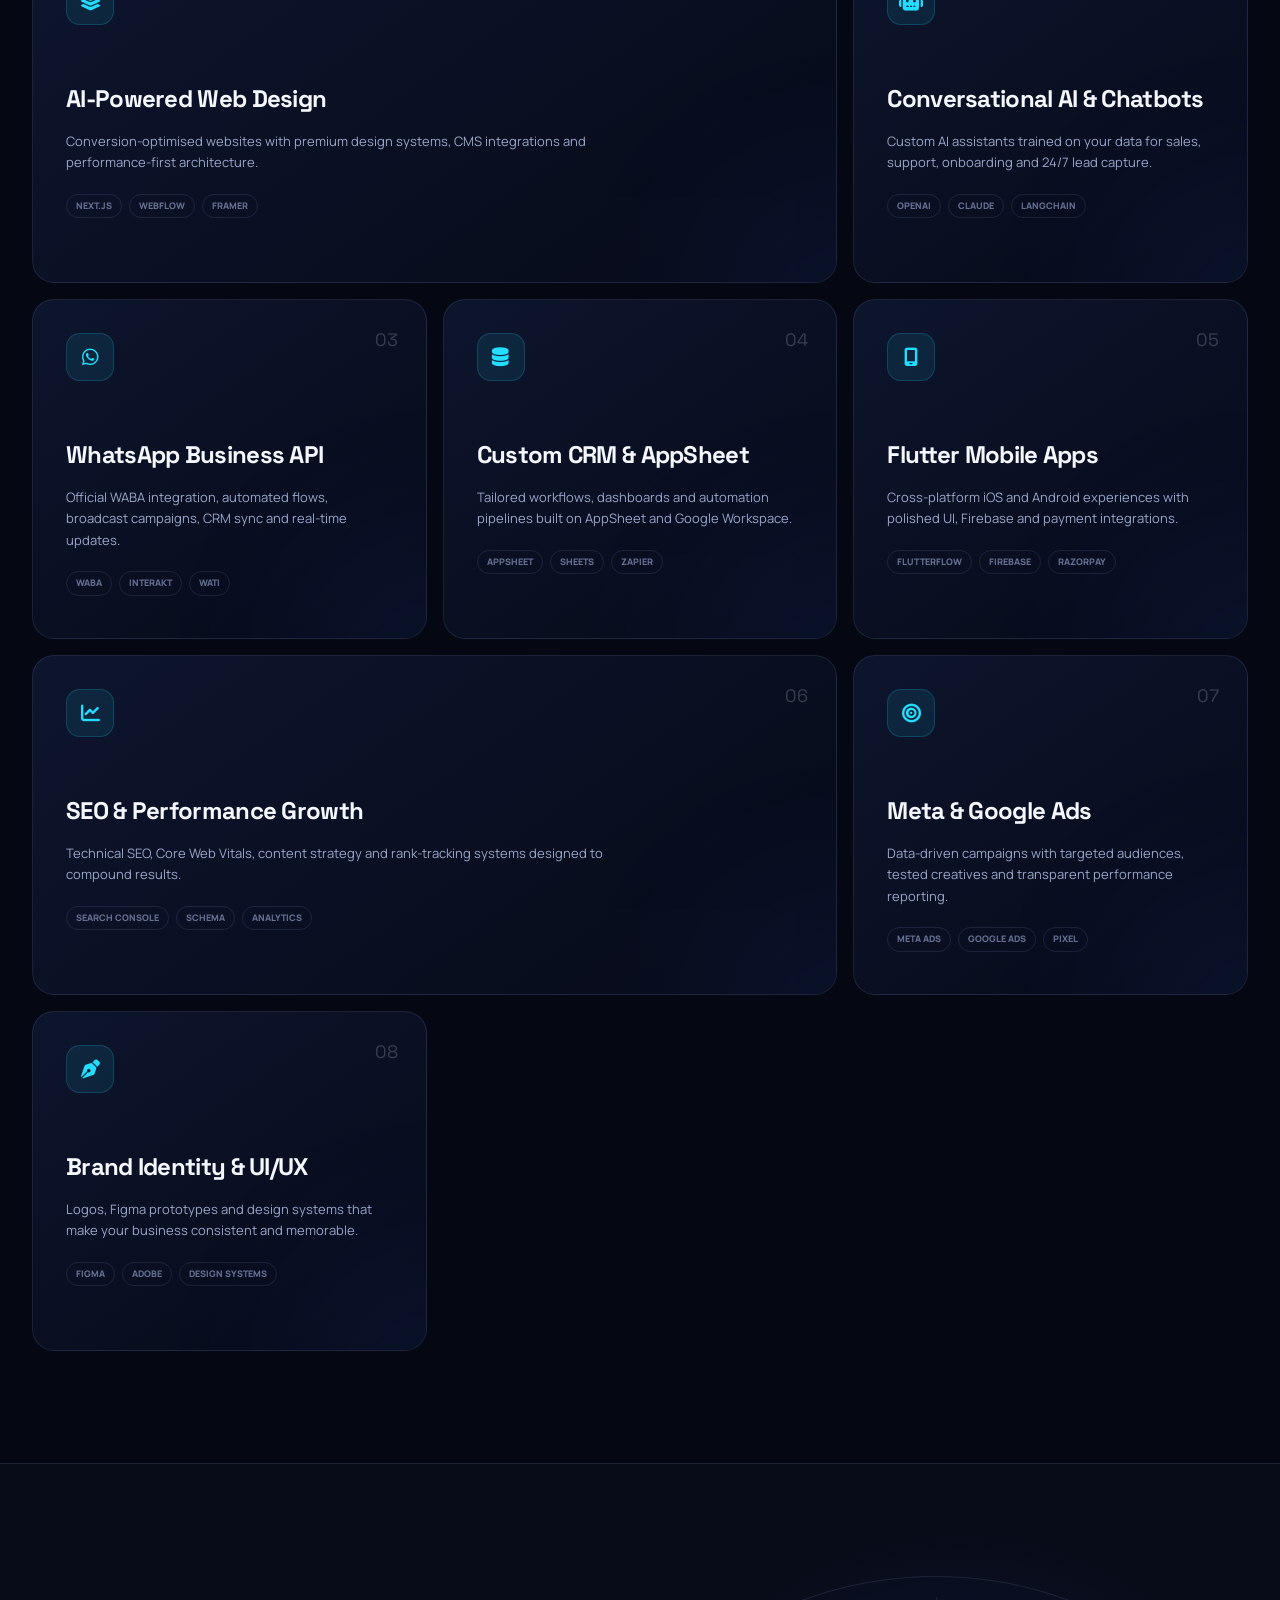
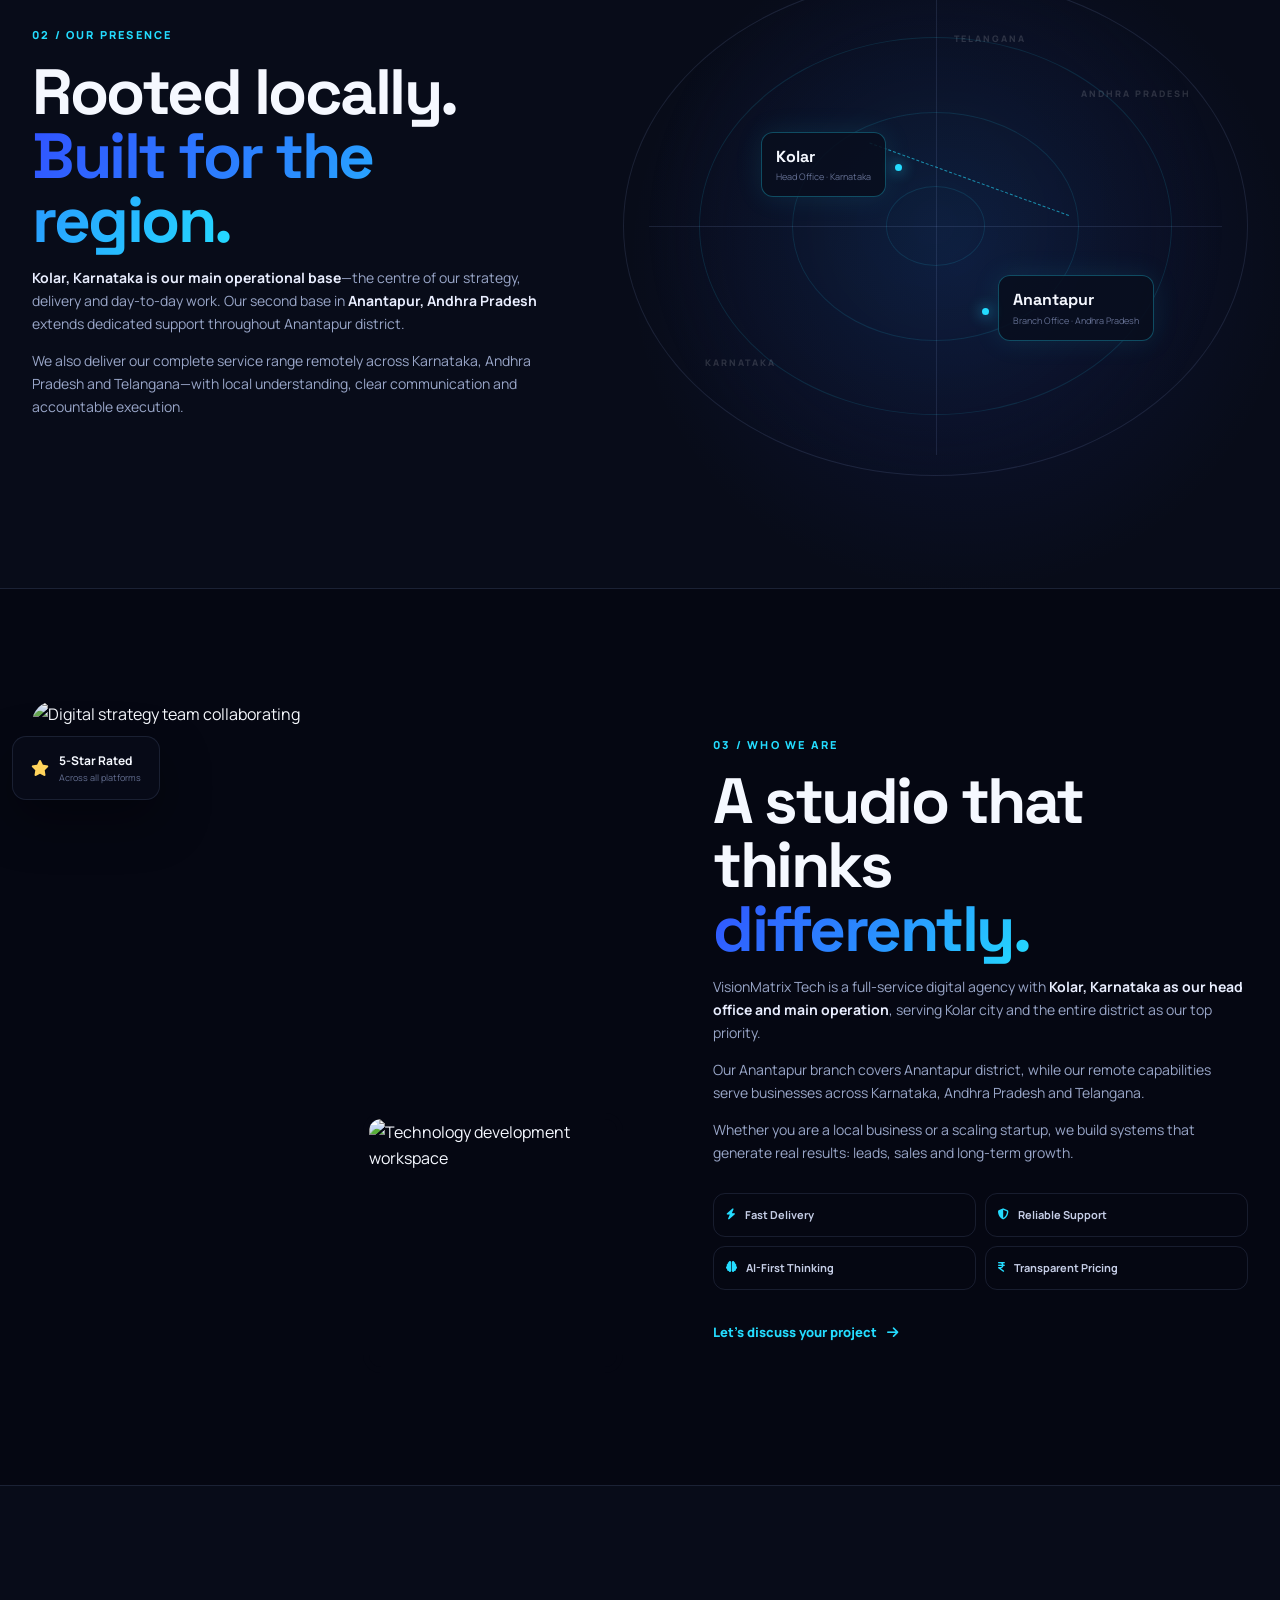
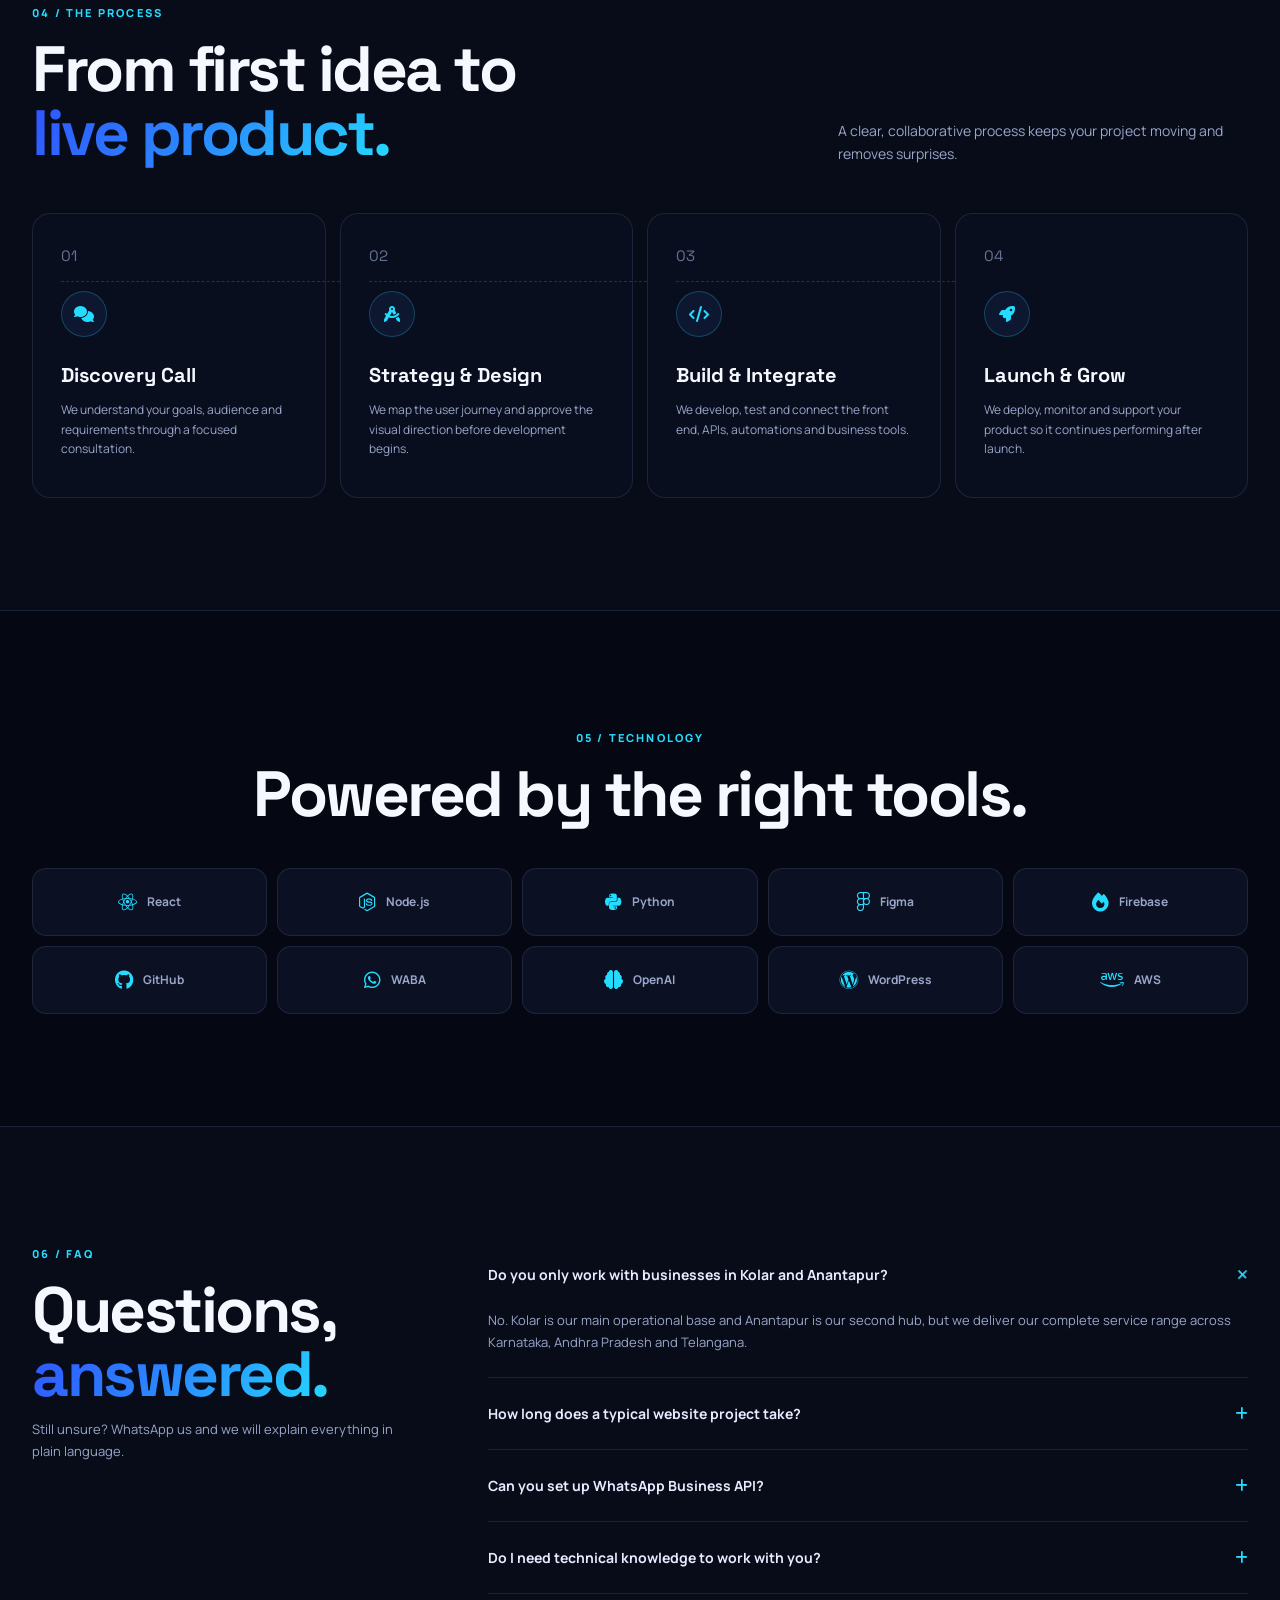
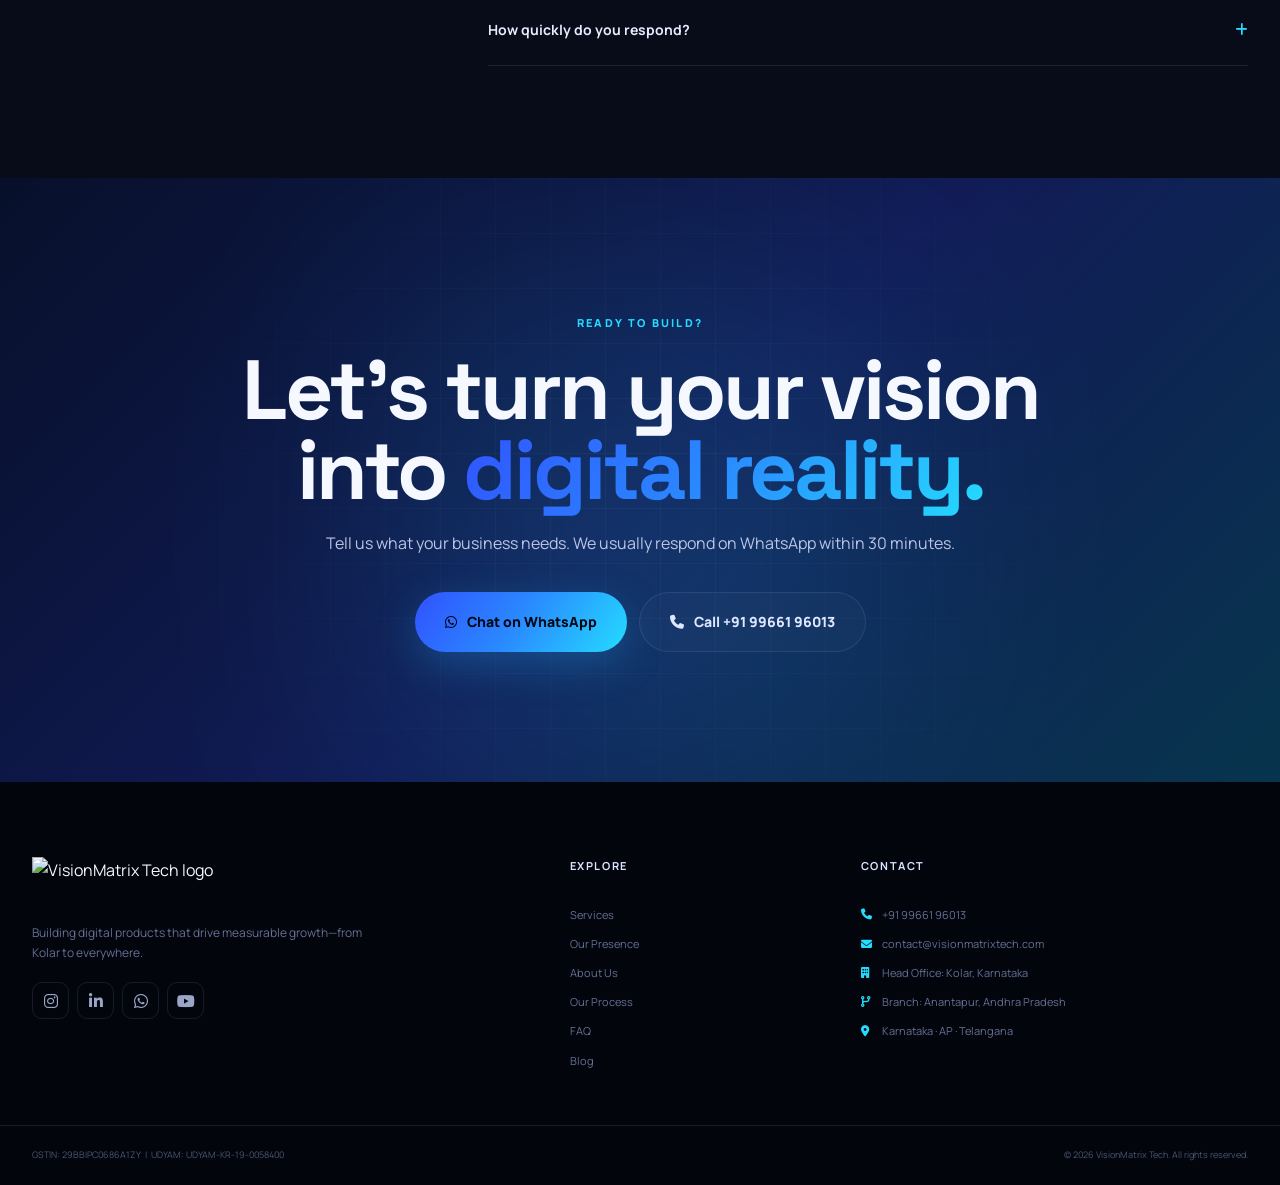
==== commit 4b01e2d3: "Add files via upload" ====
--- a/index.html
+++ b/index.html
@@ -1,497 +1,142 @@
-<!DOCTYPE html>
+<!doctype html>
 <html lang="en">
 <head>
-  <meta charset="UTF-8" />
-  <meta name="viewport" content="width=device-width, initial-scale=1.0" />
-  <title>VisionMatrix Tech — Digital Agency in Kolar &amp; Kolar District, Karnataka | Branch in Anantapur, AP</title>
-  <meta name="description" content="VisionMatrix Tech is headquartered in Kolar, Karnataka — our main operations and office, serving Kolar city and Kolar district as our top priority. Our second base is Anantapur, Andhra Pradesh, covering Anantapur district. We also deliver AI-powered websites, chatbots, WhatsApp automation, and growth systems remotely across Karnataka, Andhra Pradesh & Telangana." />
-  <meta name="theme-color" content="#060810" />
-
-  <link rel="preconnect" href="https://fonts.googleapis.com" />
-  <link rel="preconnect" href="https://fonts.gstatic.com" crossorigin />
-  <link href="https://fonts.googleapis.com/css2?family=Bebas+Neue&family=DM+Sans:wght@300;400;500;600&family=DM+Mono:wght@400;500&display=swap" rel="stylesheet" />
-  <link rel="stylesheet" href="https://cdnjs.cloudflare.com/ajax/libs/font-awesome/6.5.0/css/all.min.css" />
-
-  <link rel="stylesheet" href="style.css?v=5" />
+  <meta charset="utf-8">
+  <meta name="viewport" content="width=device-width,initial-scale=1,viewport-fit=cover">
+  <title>VisionMatrix Tech | AI-Powered Digital Agency in Kolar & Anantapur</title>
+  <meta name="description" content="VisionMatrix Tech is an AI-first digital agency headquartered in Kolar, Karnataka, with a branch in Anantapur. We build websites, chatbots, WhatsApp automation, mobile apps, CRM systems, SEO and performance marketing solutions.">
+  <meta name="theme-color" content="#050712">
+  <meta name="robots" content="index,follow">
+  <link rel="canonical" href="https://visionmatrixtech.com/">
+  <meta property="og:title" content="VisionMatrix Tech — Digital Systems That Grow Businesses">
+  <meta property="og:description" content="AI-powered websites, automation, apps and growth systems from Kolar and Anantapur.">
+  <meta property="og:type" content="website">
+  <meta property="og:url" content="https://visionmatrixtech.com/">
+  <link rel="preconnect" href="https://fonts.googleapis.com">
+  <link rel="preconnect" href="https://fonts.gstatic.com" crossorigin>
+  <link href="https://fonts.googleapis.com/css2?family=Manrope:wght@400;500;600;700;800&family=Space+Grotesk:wght@500;600;700&display=swap" rel="stylesheet">
+  <link rel="stylesheet" href="https://cdnjs.cloudflare.com/ajax/libs/font-awesome/6.5.0/css/all.min.css">
+  <link rel="stylesheet" href="style.css?v=6">
+  <script type="application/ld+json">
+  {"@context":"https://schema.org","@type":"ProfessionalService","name":"VisionMatrix Tech","url":"https://visionmatrixtech.com/","telephone":"+91-99661-96013","email":"contact@visionmatrixtech.com","areaServed":["Kolar","Anantapur","Karnataka","Andhra Pradesh","Telangana"],"address":{"@type":"PostalAddress","addressLocality":"Kolar","addressRegion":"Karnataka","addressCountry":"IN"}}
+  </script>
 </head>
 <body>
+  <div class="page-noise" aria-hidden="true"></div>
+  <div class="cursor-aura" id="cursorAura" aria-hidden="true"></div>
 
-  <nav class="nav" id="nav">
-    <div class="nav-inner">
-      <a href="#" class="nav-logo">
-        <img src="VisionMatrix.png" alt="VisionMatrix Tech" onerror="this.style.display='none'" />
-        <span class="nav-logo-text"><span class="brand-vision">Vision</span><span class="brand-matrix">Matrix</span><span class="brand-tech">Tech</span></span>
+  <header class="site-header" id="siteHeader">
+    <div class="nav-shell">
+      <a class="brand" href="#home" aria-label="VisionMatrix Tech home">
+        <span class="brand-mark"><img src="VisionMatrix.png" alt="VisionMatrix Tech logo" onerror="this.closest('.brand-mark').classList.add('logo-failed')"></span>
+        <span class="brand-fallback"><b>Vision</b><b>Matrix</b><em>Tech</em></span>
       </a>
-      <ul class="nav-links" id="navLinks">
-        <li><a href="#services">Services</a></li>
-        <li><a href="#about">About</a></li>
-        <li><a href="#process">Process</a></li>
-        <li><a href="#contact">Contact</a></li>
-      </ul>
-      <a href="https://wa.me/919966196013?text=Hi%20Chandan,%20I%20am%20looking%20for%20a%20digital%20solution%20for%20my%20business." target="_blank" class="nav-cta">
-        <img src="https://api.iconify.design/simple-icons:whatsapp.svg?color=%2325D366" alt="WhatsApp" loading="lazy" class="brand-icon icon-sm" onerror="iconFallback(this)" data-fallback-fa="fab fa-whatsapp" /> Start a Project
-      </a>
-      <button class="nav-hamburger" id="hamburger" aria-label="Open menu">
-        <span></span><span></span><span></span>
-      </button>
+      <nav class="desktop-nav" aria-label="Primary navigation">
+        <a href="#services">Services</a><a href="#presence">Presence</a><a href="#about">About</a><a href="#process">Process</a><a href="#faq">FAQ</a>
+      </nav>
+      <a class="nav-contact" href="https://wa.me/919966196013?text=Hi%20Chandan,%20I%20am%20looking%20for%20a%20digital%20solution%20for%20my%20business." target="_blank" rel="noopener"><i class="fab fa-whatsapp"></i><span>Start a Project</span></a>
+      <button class="menu-toggle" id="menuToggle" type="button" aria-label="Open menu" aria-expanded="false"><span></span><span></span></button>
     </div>
-    <div class="mobile-menu" id="mobileMenu">
-      <ul>
-        <li><a href="#services" onclick="closeMobileMenu()">Services</a></li>
-        <li><a href="#about" onclick="closeMobileMenu()">About</a></li>
-        <li><a href="#process" onclick="closeMobileMenu()">Process</a></li>
-        <li><a href="#contact" onclick="closeMobileMenu()">Contact</a></li>
-      </ul>
-      <a href="https://wa.me/919966196013?text=Hi%20Chandan,%20I%20am%20looking%20for%20a%20digital%20solution%20for%20my%20business." target="_blank" class="mobile-cta">
-        <img src="https://api.iconify.design/simple-icons:whatsapp.svg?color=%2325D366" alt="WhatsApp" loading="lazy" class="brand-icon icon-sm" onerror="iconFallback(this)" data-fallback-fa="fab fa-whatsapp" /> Start a Project on WhatsApp
-      </a>
+    <div class="mobile-panel" id="mobilePanel">
+      <a href="#services">Services</a><a href="#presence">Presence</a><a href="#about">About</a><a href="#process">Process</a><a href="#faq">FAQ</a>
+      <a class="mobile-project" href="https://wa.me/919966196013?text=Hi%20Chandan,%20I%20am%20looking%20for%20a%20digital%20solution%20for%20my%20business." target="_blank" rel="noopener"><i class="fab fa-whatsapp"></i> Start a Project</a>
     </div>
-  </nav>
+  </header>
 
-  <section class="hero" id="home">
-    <div class="hero-bg">
-      <div class="hero-grid"></div>
-      <div class="dot-texture corner-tl"></div>
-      <div class="dot-texture corner-br"></div>
-      <div class="hero-glow glow-1"></div>
-      <div class="hero-glow glow-2"></div>
-      <svg class="brand-wave wave-tl-1" viewBox="0 0 300 300"><path d="M0,0 L300,0 L300,55 C220,85 195,35 135,68 C75,100 55,50 0,88 Z" /></svg>
-      <svg class="brand-wave wave-tl-2" viewBox="0 0 300 300"><path d="M0,0 L300,0 L300,26 C205,48 180,16 100,34 C48,46 28,20 0,38 Z" /></svg>
-      <svg class="brand-wave wave-br-1" viewBox="0 0 300 300"><path d="M300,300 L0,300 L0,245 C80,215 105,265 165,232 C225,200 245,250 300,212 Z" /></svg>
-      <svg class="brand-wave wave-br-2" viewBox="0 0 300 300"><path d="M300,300 L0,300 L0,274 C95,252 120,284 200,266 C252,254 272,280 300,262 Z" /></svg>
-      <canvas id="heroCanvas" class="hero-canvas" aria-hidden="true"></canvas>
-      <div class="hero-cursor-glow" id="heroCursorGlow"></div>
-    </div>
-    <div class="hero-inner">
-      <h1 class="hero-title">
-        We Build<br />
-        <span class="hero-word-cycle" id="wordCycle">Websites</span><br />
-        That <span class="hero-accent">Convert.</span>
-      </h1>
-      <p class="hero-sub">
-        From AI-powered web experiences to WhatsApp automation — VisionMatrix Tech crafts digital infrastructure that scales your business.
-      </p>
-      <div class="hero-actions">
-        <a href="https://wa.me/919966196013?text=Hi%20Chandan,%20I%20am%20looking%20for%20a%20digital%20solution%20for%20my%20business." target="_blank" class="btn-primary">
-          <img src="https://api.iconify.design/simple-icons:whatsapp.svg?color=%2325D366" alt="WhatsApp" loading="lazy" class="brand-icon icon-sm" onerror="iconFallback(this)" data-fallback-fa="fab fa-whatsapp" /> Start a Project
-        </a>
-        <a href="#services" class="btn-ghost">Explore Services <i class="fas fa-arrow-down"></i></a>
+  <main>
+    <section class="hero" id="home">
+      <canvas id="neuralCanvas" aria-hidden="true"></canvas>
+      <div class="hero-grid" aria-hidden="true"></div>
+      <div class="hero-orb" id="heroOrb" aria-hidden="true"><div class="orb-core"></div><div class="orb-ring ring-one"></div><div class="orb-ring ring-two"></div><div class="orb-ring ring-three"></div><span class="orbit-dot dot-one"></span><span class="orbit-dot dot-two"></span></div>
+      <div class="hero-copy">
+        <div class="eyebrow"><span></span> AI-FIRST DIGITAL STUDIO · KOLAR</div>
+        <h1>We build digital<br><span class="outline">systems that</span><br><span class="gradient-text" id="cycleWord">convert.</span></h1>
+        <p>From intelligent websites to WhatsApp automation, VisionMatrix Tech creates the digital infrastructure your business needs to compete, scale and grow.</p>
+        <div class="hero-actions">
+          <a class="button button-primary" href="https://wa.me/919966196013?text=Hi%20Chandan,%20I%20am%20looking%20for%20a%20digital%20solution%20for%20my%20business." target="_blank" rel="noopener"><i class="fab fa-whatsapp"></i> Start a Project <i class="fas fa-arrow-up-right-from-square arrow"></i></a>
+          <a class="button button-secondary" href="#services">Explore Services <i class="fas fa-arrow-down"></i></a>
+        </div>
+        <div class="hero-proof"><span><i class="fas fa-location-dot"></i> Kolar HQ</span><span><i class="fas fa-code-branch"></i> Anantapur Branch</span><span><i class="fas fa-bolt"></i> 30 min avg. reply</span></div>
       </div>
+      <a href="#services" class="scroll-cue" aria-label="Scroll to services"><span>Explore</span><i class="fas fa-arrow-down"></i></a>
+    </section>
 
-    </div>
-    <div class="hero-scroll-hint">
-      <span>Scroll</span>
-      <div class="scroll-line"></div>
-    </div>
-  </section>
+    <div class="ticker" aria-label="Services ticker"><div class="ticker-track">
+      <span>AI Web Design</span><i>✦</i><span>Chatbots</span><i>✦</i><span>WhatsApp API</span><i>✦</i><span>Mobile Apps</span><i>✦</i><span>Custom CRM</span><i>✦</i><span>SEO Systems</span><i>✦</i><span>Meta Ads</span><i>✦</i><span>Brand Identity</span><i>✦</i>
+      <span>AI Web Design</span><i>✦</i><span>Chatbots</span><i>✦</i><span>WhatsApp API</span><i>✦</i><span>Mobile Apps</span><i>✦</i><span>Custom CRM</span><i>✦</i><span>SEO Systems</span><i>✦</i><span>Meta Ads</span><i>✦</i><span>Brand Identity</span><i>✦</i>
+    </div></div>
 
-  <div class="marquee-strip">
-    <div class="marquee-track">
-      <span class="mq-web">AI Web Design</span><span class="sep">✦</span>
-      <span class="mq-bot">Chatbots</span><span class="sep">✦</span>
-      <span class="mq-wa">WhatsApp API</span><span class="sep">✦</span>
-      <span class="mq-app">Mobile Apps</span><span class="sep">✦</span>
-      <span class="mq-crm">Custom CRM</span><span class="sep">✦</span>
-      <span class="mq-seo">SEO Systems</span><span class="sep">✦</span>
-      <span class="mq-ads">Meta Ads</span><span class="sep">✦</span>
-      <span class="mq-brand">Brand Identity</span><span class="sep">✦</span>
-      <span class="mq-web">AI Web Design</span><span class="sep">✦</span>
-      <span class="mq-bot">Chatbots</span><span class="sep">✦</span>
-      <span class="mq-wa">WhatsApp API</span><span class="sep">✦</span>
-      <span class="mq-app">Mobile Apps</span><span class="sep">✦</span>
-      <span class="mq-crm">Custom CRM</span><span class="sep">✦</span>
-      <span class="mq-seo">SEO Systems</span><span class="sep">✦</span>
-      <span class="mq-ads">Meta Ads</span><span class="sep">✦</span>
-      <span class="mq-brand">Brand Identity</span><span class="sep">✦</span>
-    </div>
-  </div>
+    <section class="metrics section-pad">
+      <div class="wrap metrics-grid">
+        <div class="metric reveal"><strong data-count="8">0</strong><span>Core services</span></div>
+        <div class="metric reveal"><strong data-count="3">0</strong><span>States served</span></div>
+        <div class="metric reveal"><strong data-count="2">0</strong><span>Physical offices</span></div>
+        <div class="metric reveal"><strong data-count="30" data-suffix=" min">0</strong><span>Average reply</span></div>
+        <div class="metric reveal"><strong data-count="10" data-suffix="+">0</strong><span>Tools & platforms</span></div>
+      </div>
+    </section>
 
-  <section class="stats-strip">
-    <div class="section-inner stats-inner">
-      <div class="stat-card reveal">
-        <div class="stat-number" data-count="8">0</div>
-        <div class="stat-label">Core Services</div>
-      </div>
-      <div class="stat-card reveal">
-        <div class="stat-number" data-count="3">0</div>
-        <div class="stat-label">States Served</div>
-      </div>
-      <div class="stat-card reveal">
-        <div class="stat-number" data-count="2">0</div>
-        <div class="stat-label">Physical Offices</div>
-      </div>
-      <div class="stat-card reveal">
-        <div class="stat-number" data-count="30" data-suffix=" min">0</div>
-        <div class="stat-label">Avg. WhatsApp Reply</div>
-      </div>
-      <div class="stat-card reveal">
-        <div class="stat-number" data-count="10" data-suffix="+">0</div>
-        <div class="stat-label">Tech Tools &amp; Platforms</div>
-      </div>
-    </div>
-  </section>
-
-  <section class="presence" id="presence">
-    <div class="section-inner">
-      <div class="section-header center">
-        <span class="section-tag">Where We Operate</span>
-        <h2 class="section-title">Rooted Locally.<br /><span class="accent-text">Built For The Region.</span></h2>
-      </div>
-      <div class="presence-statement reveal">
-        <p><strong>Kolar, Karnataka is our main operational base</strong> — the heart of our strategy, delivery, and day-to-day work. From here, we extend dedicated service to <strong>Anantapur and its surrounding areas</strong>, and remain available on a regional basis across Karnataka, Andhra Pradesh, and Telangana. Being rooted locally means we understand the culture, business legacy, and working style of the businesses we serve — and that understanding, backed by clear communication, is our highest priority on every project we take on.</p>
-      </div>
-    </div>
-  </section>
-
-  <section class="services" id="services">
-    <div class="section-inner">
-      <div class="section-header">
-        <span class="section-tag">What We Do</span>
-        <h2 class="section-title">Every Digital Service<br /><span class="accent-text">Your Business Needs.</span></h2>
-        <p class="section-desc">From concept to deployment — we handle the full stack of your digital growth.</p>
-      </div>
-      <div class="service-tabs">
-        <button class="service-tab active" data-filter="all">All Services</button>
-        <button class="service-tab" data-filter="web">Web &amp; Design</button>
-        <button class="service-tab" data-filter="ai">AI &amp; Chat</button>
-        <button class="service-tab" data-filter="apps">Apps &amp; CRM</button>
-        <button class="service-tab" data-filter="marketing">Marketing &amp; Growth</button>
-      </div>
-      <div class="services-grid">
-
-        <div class="service-card featured reveal" data-tilt data-category="web">
-          <div class="service-img">
-            <img src="https://images.unsplash.com/photo-1547658719-da2b51169166?w=800&auto=format&fit=crop&q=80" alt="Web Design" />
-            <div class="service-img-overlay"></div>
-          </div>
-          <div class="service-body">
-            <span class="service-num">01</span>
-            <div class="service-icon"><i class="fas fa-layer-group"></i></div>
-            <h3>AI-Powered Web Design</h3>
-            <p>Stunning, conversion-optimised websites built with cutting-edge design systems, CMS integrations, and performance-first architecture.</p>
-            <div class="service-tags"><span>Next.js</span><span>Webflow</span><span>Framer</span></div>
-          </div>
-        </div>
-
-        <div class="service-card reveal" data-tilt data-category="ai">
-          <div class="service-img">
-            <img src="https://images.unsplash.com/photo-1677442136019-21780ecad995?w=800&auto=format&fit=crop&q=80" alt="AI Chatbots" />
-            <div class="service-img-overlay"></div>
-          </div>
-          <div class="service-body">
-            <span class="service-num">02</span>
-            <div class="service-icon"><i class="fas fa-robot"></i></div>
-            <h3>Conversational AI & Chatbots</h3>
-            <p>Custom LLM-powered chatbots trained on your data — for sales, support, onboarding, and 24/7 lead capture.</p>
-            <div class="service-tags"><span>GPT-4</span><span>Claude</span><span>LangChain</span></div>
-          </div>
-        </div>
-
-        <div class="service-card reveal" data-tilt data-category="ai">
-          <div class="service-img">
-            <img src="https://images.unsplash.com/photo-1611746872915-64382b5c76da?w=800&auto=format&fit=crop&q=80" alt="WhatsApp API" />
-            <div class="service-img-overlay"></div>
-          </div>
-          <div class="service-body">
-            <span class="service-num">03</span>
-            <div class="service-icon"><i class="fab fa-whatsapp"></i></div>
-            <h3>WhatsApp Business API</h3>
-            <p>Official WABA integration with automated flows, broadcast campaigns, CRM sync, and real-time order updates.</p>
-            <div class="service-tags"><span>WABA</span><span>Interakt</span><span>Wati</span></div>
-          </div>
-        </div>
-
-        <div class="service-card reveal" data-tilt data-category="apps">
-          <div class="service-img">
-            <img src="https://images.unsplash.com/photo-1553877522-43269d4ea984?w=800&auto=format&fit=crop&q=80" alt="Custom CRM" />
-            <div class="service-img-overlay"></div>
-          </div>
-          <div class="service-body">
-            <span class="service-num">04</span>
-            <div class="service-icon"><i class="fas fa-database"></i></div>
-            <h3>Custom CRM & AppSheet</h3>
-            <p>No-code & pro-code CRM solutions on AppSheet and Google Workspace — tailored workflows, dashboards, and automation pipelines.</p>
-            <div class="service-tags"><span>AppSheet</span><span>Google Sheets</span><span>Zapier</span></div>
-          </div>
-        </div>
-
-        <div class="service-card reveal" data-tilt data-category="apps">
-          <div class="service-img">
-            <img src="https://images.unsplash.com/photo-1512941937669-90a1b58e7e9c?w=800&auto=format&fit=crop&q=80" alt="Mobile Apps" />
-            <div class="service-img-overlay"></div>
-          </div>
-          <div class="service-body">
-            <span class="service-num">05</span>
-            <div class="service-icon"><i class="fas fa-mobile-alt"></i></div>
-            <h3>Flutter Mobile App Development</h3>
-            <p>Cross-platform iOS & Android apps built in FlutterFlow — beautiful UI, Firebase backend, payment gateway ready.</p>
-            <div class="service-tags"><span>FlutterFlow</span><span>Firebase</span><span>Razorpay</span></div>
-          </div>
-        </div>
-
-        <div class="service-card reveal" data-tilt data-category="marketing">
-          <div class="service-img">
-            <img src="https://images.unsplash.com/photo-1460925895917-afdab827c52f?w=800&auto=format&fit=crop&q=80" alt="SEO" />
-            <div class="service-img-overlay"></div>
-          </div>
-          <div class="service-body">
-            <span class="service-num">06</span>
-            <div class="service-icon"><i class="fas fa-chart-line"></i></div>
-            <h3>SEO & Performance Growth Systems</h3>
-            <p>Technical SEO, Core Web Vitals optimisation, content strategy, and rank-tracking dashboards that compound month over month.</p>
-            <div class="service-tags"><span>Ahrefs</span><span>Search Console</span><span>Schema</span></div>
-          </div>
-        </div>
-
-        <div class="service-card reveal" data-tilt data-category="marketing">
-          <div class="service-img">
-            <img src="https://images.unsplash.com/photo-1611162617213-7d7a39e9b1d7?w=800&auto=format&fit=crop&q=80" alt="Ads" />
-            <div class="service-img-overlay"></div>
-          </div>
-          <div class="service-body">
-            <span class="service-num">07</span>
-            <div class="service-icon"><i class="fas fa-bullseye"></i></div>
-            <h3>Meta & Google Performance Ads</h3>
-            <p>Data-driven paid campaigns with hyper-targeted audiences, A/B-tested creatives, and real-time ROAS reporting.</p>
-            <div class="service-tags"><span>Meta Ads</span><span>Google Ads</span><span>Pixel</span></div>
-          </div>
-        </div>
-
-        <div class="service-card reveal" data-tilt data-category="web">
-          <div class="service-img">
-            <img src="https://images.unsplash.com/photo-1558655146-9f40138edfeb?w=800&auto=format&fit=crop&q=80" alt="Brand Identity" />
-            <div class="service-img-overlay"></div>
-          </div>
-          <div class="service-body">
-            <span class="service-num">08</span>
-            <div class="service-icon"><i class="fas fa-pen-nib"></i></div>
-            <h3>Brand Identity & UI/UX Design</h3>
-            <p>Logo design, design systems, Figma prototypes, and brand guidelines that make your business unforgettable.</p>
-            <div class="service-tags"><span>Figma</span><span>Adobe</span><span>Design System</span></div>
-          </div>
-        </div>
-
-      </div>
-    </div>
-  </section>
-
-  <section class="about" id="about">
-    <svg class="brand-wave wave-about" viewBox="0 0 300 300"><path d="M0,0 L300,0 L300,42 C215,68 190,28 115,50 C58,68 35,30 0,52 Z" /></svg>
-    <div class="dot-texture corner-br"></div>
-    <div class="section-inner about-inner">
-      <div class="about-visual">
-        <div class="about-img-main">
-          <img src="https://images.unsplash.com/photo-1522071820081-009f0129c71c?w=900&auto=format&fit=crop&q=80" alt="VisionMatrix Team" />
-        </div>
-        <div class="about-img-accent">
-          <img src="https://images.unsplash.com/photo-1498050108023-c5249f4df085?w=600&auto=format&fit=crop&q=80" alt="Code" />
-        </div>
-        <div class="about-float-card">
-          <i class="fas fa-star accent-icon"></i>
-          <div>
-            <strong>5-Star Rated</strong>
-            <span>Across all platforms</span>
-          </div>
+    <section class="services section-pad" id="services">
+      <div class="wrap">
+        <div class="section-heading reveal"><div><span class="kicker">01 / CAPABILITIES</span><h2>Everything your business<br>needs to <span>move forward.</span></h2></div><p>Strategy, design, technology and growth—built as one connected system, not disconnected services.</p></div>
+        <div class="filter-row" role="group" aria-label="Filter services"><button class="filter active" data-filter="all">All</button><button class="filter" data-filter="web">Web & Design</button><button class="filter" data-filter="ai">AI & Chat</button><button class="filter" data-filter="apps">Apps & CRM</button><button class="filter" data-filter="growth">Growth</button></div>
+        <div class="service-grid">
+          <article class="service-card service-wide reveal" data-category="web" data-tilt><div class="card-glow"></div><span class="service-index">01</span><i class="fas fa-layer-group service-icon"></i><h3>AI-Powered Web Design</h3><p>Conversion-optimised websites with premium design systems, CMS integrations and performance-first architecture.</p><div class="chips"><span>Next.js</span><span>Webflow</span><span>Framer</span></div><i class="fas fa-arrow-right card-arrow"></i></article>
+          <article class="service-card reveal" data-category="ai" data-tilt><div class="card-glow"></div><span class="service-index">02</span><i class="fas fa-robot service-icon"></i><h3>Conversational AI & Chatbots</h3><p>Custom AI assistants trained on your data for sales, support, onboarding and 24/7 lead capture.</p><div class="chips"><span>OpenAI</span><span>Claude</span><span>LangChain</span></div><i class="fas fa-arrow-right card-arrow"></i></article>
+          <article class="service-card reveal" data-category="ai" data-tilt><div class="card-glow"></div><span class="service-index">03</span><i class="fab fa-whatsapp service-icon"></i><h3>WhatsApp Business API</h3><p>Official WABA integration, automated flows, broadcast campaigns, CRM sync and real-time updates.</p><div class="chips"><span>WABA</span><span>Interakt</span><span>Wati</span></div><i class="fas fa-arrow-right card-arrow"></i></article>
+          <article class="service-card reveal" data-category="apps" data-tilt><div class="card-glow"></div><span class="service-index">04</span><i class="fas fa-database service-icon"></i><h3>Custom CRM & AppSheet</h3><p>Tailored workflows, dashboards and automation pipelines built on AppSheet and Google Workspace.</p><div class="chips"><span>AppSheet</span><span>Sheets</span><span>Zapier</span></div><i class="fas fa-arrow-right card-arrow"></i></article>
+          <article class="service-card reveal" data-category="apps" data-tilt><div class="card-glow"></div><span class="service-index">05</span><i class="fas fa-mobile-screen service-icon"></i><h3>Flutter Mobile Apps</h3><p>Cross-platform iOS and Android experiences with polished UI, Firebase and payment integrations.</p><div class="chips"><span>FlutterFlow</span><span>Firebase</span><span>Razorpay</span></div><i class="fas fa-arrow-right card-arrow"></i></article>
+          <article class="service-card service-wide reveal" data-category="growth" data-tilt><div class="card-glow"></div><span class="service-index">06</span><i class="fas fa-chart-line service-icon"></i><h3>SEO & Performance Growth</h3><p>Technical SEO, Core Web Vitals, content strategy and rank-tracking systems designed to compound results.</p><div class="chips"><span>Search Console</span><span>Schema</span><span>Analytics</span></div><i class="fas fa-arrow-right card-arrow"></i></article>
+          <article class="service-card reveal" data-category="growth" data-tilt><div class="card-glow"></div><span class="service-index">07</span><i class="fas fa-bullseye service-icon"></i><h3>Meta & Google Ads</h3><p>Data-driven campaigns with targeted audiences, tested creatives and transparent performance reporting.</p><div class="chips"><span>Meta Ads</span><span>Google Ads</span><span>Pixel</span></div><i class="fas fa-arrow-right card-arrow"></i></article>
+          <article class="service-card reveal" data-category="web" data-tilt><div class="card-glow"></div><span class="service-index">08</span><i class="fas fa-pen-nib service-icon"></i><h3>Brand Identity & UI/UX</h3><p>Logos, Figma prototypes and design systems that make your business consistent and memorable.</p><div class="chips"><span>Figma</span><span>Adobe</span><span>Design Systems</span></div><i class="fas fa-arrow-right card-arrow"></i></article>
         </div>
       </div>
-      <div class="about-content">
-        <span class="section-tag">Who We Are</span>
-        <h2 class="section-title">A Studio That Thinks<br /><span class="accent-text">Differently.</span></h2>
-        <p>VisionMatrix Tech is a full-service digital agency with <strong>Kolar, Karnataka as our main operations and head office</strong> — our top priority, covering Kolar city and the entire Kolar district. Our second base is a branch office in <strong>Anantapur, Andhra Pradesh</strong>, covering Anantapur district. Beyond these two home districts, we deliver our full range of services remotely across Karnataka, Andhra Pradesh, and Telangana.</p>
-        <p>Whether you're a local business or scaling startup — we build systems that generate real results: leads, sales, and long-term growth.</p>
-        <div class="about-pillars">
-          <div class="pillar">
-            <i class="fas fa-bolt"></i>
-            <span>Fast Delivery</span>
-          </div>
-          <div class="pillar">
-            <i class="fas fa-shield-alt"></i>
-            <span>Reliable Support</span>
-          </div>
-          <div class="pillar">
-            <i class="fas fa-brain"></i>
-            <span>AI-First Thinking</span>
-          </div>
-          <div class="pillar">
-            <i class="fas fa-rupee-sign"></i>
-            <span>Transparent Pricing</span>
-          </div>
-        </div>
-        <a href="https://wa.me/919966196013?text=Hi%20Chandan,%20I%20am%20looking%20for%20a%20digital%20solution%20for%20my%20business." target="_blank" class="btn-primary">
-          <img src="https://api.iconify.design/simple-icons:whatsapp.svg?color=%2325D366" alt="WhatsApp" loading="lazy" class="brand-icon icon-sm" onerror="iconFallback(this)" data-fallback-fa="fab fa-whatsapp" /> Let's Talk
-        </a>
+    </section>
+
+    <section class="presence section-pad" id="presence">
+      <div class="wrap presence-grid">
+        <div class="presence-copy reveal"><span class="kicker">02 / OUR PRESENCE</span><h2>Rooted locally.<br><span>Built for the region.</span></h2><p><strong>Kolar, Karnataka is our main operational base</strong>—the centre of our strategy, delivery and day-to-day work. Our second base in <strong>Anantapur, Andhra Pradesh</strong> extends dedicated support throughout Anantapur district.</p><p>We also deliver our complete service range remotely across Karnataka, Andhra Pradesh and Telangana—with local understanding, clear communication and accountable execution.</p></div>
+        <div class="region-visual reveal" aria-label="Regional service map"><div class="radar radar-one"></div><div class="radar radar-two"></div><div class="radar radar-three"></div><div class="route-line"></div><div class="map-point kolar"><b>Kolar</b><span>Head Office · Karnataka</span></div><div class="map-point anantapur"><b>Anantapur</b><span>Branch Office · Andhra Pradesh</span></div><span class="state state-ka">KARNATAKA</span><span class="state state-ap">ANDHRA PRADESH</span><span class="state state-tg">TELANGANA</span></div>
       </div>
-    </div>
-  </section>
+    </section>
 
-  <section class="process" id="process">
-    <div class="section-inner">
-      <div class="section-header">
-        <span class="section-tag">How We Work</span>
-        <h2 class="section-title">From Idea to<br /><span class="accent-text">Live Product.</span></h2>
+    <section class="about section-pad" id="about">
+      <div class="wrap about-grid">
+        <div class="about-visual reveal"><div class="image-frame"><img src="https://images.unsplash.com/photo-1522071820081-009f0129c71c?w=1100&auto=format&fit=crop&q=82" alt="Digital strategy team collaborating" loading="lazy"></div><div class="image-code"><img src="https://images.unsplash.com/photo-1498050108023-c5249f4df085?w=700&auto=format&fit=crop&q=82" alt="Technology development workspace" loading="lazy"></div><div class="rating"><i class="fas fa-star"></i><strong>5-Star Rated</strong><span>Across all platforms</span></div></div>
+        <div class="about-copy reveal"><span class="kicker">03 / WHO WE ARE</span><h2>A studio that thinks<br><span>differently.</span></h2><p>VisionMatrix Tech is a full-service digital agency with <strong>Kolar, Karnataka as our head office and main operation</strong>, serving Kolar city and the entire district as our top priority.</p><p>Our Anantapur branch covers Anantapur district, while our remote capabilities serve businesses across Karnataka, Andhra Pradesh and Telangana.</p><p>Whether you are a local business or a scaling startup, we build systems that generate real results: leads, sales and long-term growth.</p><div class="pillars"><span><i class="fas fa-bolt"></i> Fast Delivery</span><span><i class="fas fa-shield-halved"></i> Reliable Support</span><span><i class="fas fa-brain"></i> AI-First Thinking</span><span><i class="fas fa-indian-rupee-sign"></i> Transparent Pricing</span></div><a class="text-link" href="https://wa.me/919966196013?text=Hi%20Chandan,%20I%20am%20looking%20for%20a%20digital%20solution%20for%20my%20business." target="_blank" rel="noopener">Let’s discuss your project <i class="fas fa-arrow-right"></i></a></div>
       </div>
-      <div class="process-steps">
-        <div class="process-line"></div>
-        <div class="process-step reveal">
-          <div class="step-num">01</div>
-          <div class="step-icon"><i class="fas fa-comments"></i></div>
-          <h3>Discovery Call</h3>
-          <p>We understand your business goals, target audience, and technical requirements over a free consultation.</p>
-        </div>
-        <div class="process-step reveal">
-          <div class="step-num">02</div>
-          <div class="step-icon"><i class="fas fa-pencil-ruler"></i></div>
-          <h3>Strategy & Design</h3>
-          <p>Wireframes, design system, and interactive prototypes — all approved before a single line of code is written.</p>
-        </div>
-        <div class="process-step reveal">
-          <div class="step-num">03</div>
-          <div class="step-icon"><i class="fas fa-code"></i></div>
-          <h3>Build & Integrate</h3>
-          <p>We develop, test, and integrate all systems — from front-end to back-end APIs, automations, and third-party tools.</p>
-        </div>
-        <div class="process-step reveal">
-          <div class="step-num">04</div>
-          <div class="step-icon"><i class="fas fa-rocket"></i></div>
-          <h3>Launch & Grow</h3>
-          <p>We deploy, monitor performance, and provide ongoing support to ensure your digital presence keeps growing.</p>
+    </section>
+
+    <section class="process section-pad" id="process">
+      <div class="wrap"><div class="section-heading reveal"><div><span class="kicker">04 / THE PROCESS</span><h2>From first idea to<br><span>live product.</span></h2></div><p>A clear, collaborative process keeps your project moving and removes surprises.</p></div>
+        <div class="process-grid">
+          <article class="process-card reveal"><span>01</span><i class="fas fa-comments"></i><h3>Discovery Call</h3><p>We understand your goals, audience and requirements through a focused consultation.</p></article>
+          <article class="process-card reveal"><span>02</span><i class="fas fa-compass-drafting"></i><h3>Strategy & Design</h3><p>We map the user journey and approve the visual direction before development begins.</p></article>
+          <article class="process-card reveal"><span>03</span><i class="fas fa-code"></i><h3>Build & Integrate</h3><p>We develop, test and connect the front end, APIs, automations and business tools.</p></article>
+          <article class="process-card reveal"><span>04</span><i class="fas fa-rocket"></i><h3>Launch & Grow</h3><p>We deploy, monitor and support your product so it continues performing after launch.</p></article>
         </div>
       </div>
-    </div>
-  </section>
+    </section>
 
-  <section class="tech-section">
-    <div class="section-inner">
-      <div class="section-header">
-        <span class="section-tag">Tech Stack</span>
-        <h2 class="section-title">Built With The<br /><span class="accent-text">Best Tools.</span></h2>
-      </div>
-      <div class="tech-logos">
-        <div class="tech-item reveal"><img src="https://api.iconify.design/simple-icons:react.svg?color=%2361DAFB" alt="React" loading="lazy" class="brand-icon icon-tech" onerror="iconFallback(this)" data-fallback-fa="fab fa-react" /><span>React</span></div>
-        <div class="tech-item reveal"><img src="https://api.iconify.design/simple-icons:nodedotjs.svg?color=%235FA04E" alt="Node.js" loading="lazy" class="brand-icon icon-tech" onerror="iconFallback(this)" data-fallback-fa="fab fa-node-js" /><span>Node.js</span></div>
-        <div class="tech-item reveal"><img src="https://api.iconify.design/simple-icons:python.svg?color=%233776AB" alt="Python" loading="lazy" class="brand-icon icon-tech" onerror="iconFallback(this)" data-fallback-fa="fab fa-python" /><span>Python</span></div>
-        <div class="tech-item reveal"><img src="https://api.iconify.design/simple-icons:figma.svg?color=%23F24E1E" alt="Figma" loading="lazy" class="brand-icon icon-tech" onerror="iconFallback(this)" data-fallback-fa="fab fa-figma" /><span>Figma</span></div>
-        <div class="tech-item reveal"><img src="https://api.iconify.design/simple-icons:firebase.svg?color=%23FFCA28" alt="Firebase" loading="lazy" class="brand-icon icon-tech" onerror="iconFallback(this)" data-fallback-fa="fas fa-fire" /><span>Firebase</span></div>
-        <div class="tech-item reveal"><img src="https://api.iconify.design/simple-icons:github.svg?color=%23FFFFFF" alt="GitHub" loading="lazy" class="brand-icon icon-tech" onerror="iconFallback(this)" data-fallback-fa="fab fa-github" /><span>GitHub</span></div>
-        <div class="tech-item reveal"><img src="https://api.iconify.design/simple-icons:whatsapp.svg?color=%2325D366" alt="WABA" loading="lazy" class="brand-icon icon-tech" onerror="iconFallback(this)" data-fallback-fa="fab fa-whatsapp" /><span>WABA</span></div>
-        <div class="tech-item reveal"><img src="https://api.iconify.design/simple-icons:openai.svg?color=%23FFFFFF" alt="OpenAI" loading="lazy" class="brand-icon icon-tech icon-tech-lg" onerror="iconFallback(this)" data-fallback-fa="fas fa-brain" /><span>OpenAI</span></div>
-        <div class="tech-item reveal"><img src="https://api.iconify.design/simple-icons:wordpress.svg?color=%2321759B" alt="WordPress" loading="lazy" class="brand-icon icon-tech" onerror="iconFallback(this)" data-fallback-fa="fab fa-wordpress" /><span>WordPress</span></div>
-        <div class="tech-item reveal"><img src="https://api.iconify.design/simple-icons:amazonaws.svg?color=%23FF9900" alt="AWS" loading="lazy" class="brand-icon icon-tech" onerror="iconFallback(this)" data-fallback-fa="fas fa-cloud" /><span>AWS</span></div>
-      </div>
-    </div>
-  </section>
+    <section class="stack section-pad"><div class="wrap"><div class="mini-heading reveal"><span class="kicker">05 / TECHNOLOGY</span><h2>Powered by the right tools.</h2></div><div class="stack-grid">
+      <div class="stack-item reveal"><i class="fab fa-react"></i><span>React</span></div><div class="stack-item reveal"><i class="fab fa-node-js"></i><span>Node.js</span></div><div class="stack-item reveal"><i class="fab fa-python"></i><span>Python</span></div><div class="stack-item reveal"><i class="fab fa-figma"></i><span>Figma</span></div><div class="stack-item reveal"><i class="fas fa-fire"></i><span>Firebase</span></div><div class="stack-item reveal"><i class="fab fa-github"></i><span>GitHub</span></div><div class="stack-item reveal"><i class="fab fa-whatsapp"></i><span>WABA</span></div><div class="stack-item reveal"><i class="fas fa-brain"></i><span>OpenAI</span></div><div class="stack-item reveal"><i class="fab fa-wordpress"></i><span>WordPress</span></div><div class="stack-item reveal"><i class="fab fa-aws"></i><span>AWS</span></div>
+    </div></div></section>
 
-  <section class="faq">
-    <div class="section-inner">
-      <div class="section-header center">
-        <span class="section-tag">Common Questions</span>
-        <h2 class="section-title">Frequently Asked<br /><span class="accent-text">Questions.</span></h2>
-      </div>
-      <div class="faq-list">
-        <div class="faq-item open">
-          <button class="faq-question">Do you only work with businesses in Kolar and Anantapur?<i class="fas fa-chevron-down"></i></button>
-          <div class="faq-answer"><p>No — Kolar is our main operational base and Anantapur is our second hub, but we deliver our full range of services remotely to businesses anywhere across Karnataka, Andhra Pradesh, and Telangana.</p></div>
-        </div>
-        <div class="faq-item">
-          <button class="faq-question">How long does a typical website project take?<i class="fas fa-chevron-down"></i></button>
-          <div class="faq-answer"><p>Most business websites are completed in 2-4 weeks from the discovery call, depending on scope. Chatbot and CRM integrations are scoped individually based on complexity.</p></div>
-        </div>
-        <div class="faq-item">
-          <button class="faq-question">Can you set up WhatsApp Business API for my shop or company?<i class="fas fa-chevron-down"></i></button>
-          <div class="faq-answer"><p>Yes — this is one of our core services. We handle official WABA integration, automated flows, broadcast campaigns, and CRM sync so you can manage customer conversations at scale.</p></div>
-        </div>
-        <div class="faq-item">
-          <button class="faq-question">Do I need technical knowledge to work with you?<i class="fas fa-chevron-down"></i></button>
-          <div class="faq-answer"><p>Not at all. We walk you through every step in plain language, from the discovery call through launch, and provide ongoing support after your project goes live.</p></div>
-        </div>
-        <div class="faq-item">
-          <button class="faq-question">How quickly do you respond to enquiries?<i class="fas fa-chevron-down"></i></button>
-          <div class="faq-answer"><p>We typically respond to WhatsApp messages within 30 minutes during business hours — it's our fastest and preferred way to hear from you.</p></div>
-        </div>
-      </div>
-    </div>
-  </section>
+    <section class="faq section-pad" id="faq"><div class="wrap faq-grid"><div class="faq-intro reveal"><span class="kicker">06 / FAQ</span><h2>Questions,<br><span>answered.</span></h2><p>Still unsure? WhatsApp us and we will explain everything in plain language.</p></div><div class="accordion">
+      <article class="faq-item open reveal"><button aria-expanded="true"><span>Do you only work with businesses in Kolar and Anantapur?</span><i class="fas fa-plus"></i></button><div class="faq-answer"><p>No. Kolar is our main operational base and Anantapur is our second hub, but we deliver our complete service range across Karnataka, Andhra Pradesh and Telangana.</p></div></article>
+      <article class="faq-item reveal"><button aria-expanded="false"><span>How long does a typical website project take?</span><i class="fas fa-plus"></i></button><div class="faq-answer"><p>Most business websites take 2–4 weeks from discovery to launch, depending on scope. CRM and chatbot integrations are estimated individually.</p></div></article>
+      <article class="faq-item reveal"><button aria-expanded="false"><span>Can you set up WhatsApp Business API?</span><i class="fas fa-plus"></i></button><div class="faq-answer"><p>Yes. We handle official WABA integration, automated flows, broadcasts and CRM sync so you can manage customer conversations at scale.</p></div></article>
+      <article class="faq-item reveal"><button aria-expanded="false"><span>Do I need technical knowledge to work with you?</span><i class="fas fa-plus"></i></button><div class="faq-answer"><p>Not at all. We explain every stage in plain language and support you from discovery through launch and beyond.</p></div></article>
+      <article class="faq-item reveal"><button aria-expanded="false"><span>How quickly do you respond?</span><i class="fas fa-plus"></i></button><div class="faq-answer"><p>We typically reply to WhatsApp enquiries within 30 minutes during business hours.</p></div></article>
+    </div></div></section>
 
-  <section class="cta-banner" id="contact">
-    <div class="cta-bg">
-      <img src="https://images.unsplash.com/photo-1504384308090-c894fdcc538d?w=1800&auto=format&fit=crop&q=80" alt="" />
-      <div class="cta-overlay"></div>
-      <svg class="brand-wave wave-cta" viewBox="0 0 800 400" preserveAspectRatio="none"><path d="M0,400 L0,280 C120,220 180,320 300,260 C420,200 480,300 620,240 C700,200 760,260 800,220 L800,400 Z" /></svg>
-    </div>
-    <div class="cta-inner">
-      <span class="section-tag light">Ready to Build?</span>
-      <h2 class="cta-title">Let's Turn Your Vision<br />Into <span class="accent-text">Digital Reality.</span></h2>
-      <p>Message us on WhatsApp — we typically respond within 30 minutes.</p>
-      <div class="cta-actions">
-        <a href="https://wa.me/919966196013?text=Hi%20Chandan,%20I%20am%20looking%20for%20a%20digital%20solution%20for%20my%20business." target="_blank" class="btn-primary large">
-          <img src="https://api.iconify.design/simple-icons:whatsapp.svg?color=%2325D366" alt="WhatsApp" loading="lazy" class="brand-icon icon-md" onerror="iconFallback(this)" data-fallback-fa="fab fa-whatsapp" /> Chat on WhatsApp
-        </a>
-        <a href="tel:+919966196013" class="btn-ghost light">
-          <i class="fas fa-phone"></i> Call Us
-        </a>
-      </div>
-    </div>
-  </section>
+    <section class="contact" id="contact"><div class="contact-glow"></div><div class="wrap contact-inner reveal"><span class="kicker">READY TO BUILD?</span><h2>Let’s turn your vision<br>into <span>digital reality.</span></h2><p>Tell us what your business needs. We usually respond on WhatsApp within 30 minutes.</p><div class="contact-actions"><a class="button button-primary button-large" href="https://wa.me/919966196013?text=Hi%20Chandan,%20I%20am%20looking%20for%20a%20digital%20solution%20for%20my%20business." target="_blank" rel="noopener"><i class="fab fa-whatsapp"></i> Chat on WhatsApp</a><a class="button button-secondary button-large" href="tel:+919966196013"><i class="fas fa-phone"></i> Call +91 99661 96013</a></div></div></section>
+  </main>
 
-  <footer class="footer">
-    <div class="footer-inner">
-      <div class="footer-brand">
-        <a href="#" class="nav-logo">
-          <span class="nav-logo-text"><span class="brand-vision">Vision</span><span class="brand-matrix">Matrix</span><span class="brand-tech">Tech</span></span>
-        </a>
-        <p>Building digital products that drive real growth — from Kolar to everywhere.</p>
-        <div class="footer-social">
-          <a href="https://www.instagram.com/visionmatrix_tech?igsh=MTQ2aG1hajMzbmNkag==" target="_blank" aria-label="Instagram"><img src="https://api.iconify.design/simple-icons:instagram.svg?color=%23E4405F" alt="Instagram" loading="lazy" class="brand-icon icon-md" onerror="iconFallback(this)" data-fallback-fa="fab fa-instagram" /></a>
-          <a href="https://www.linkedin.com/company/r-c-s-anantha/" target="_blank" aria-label="LinkedIn"><img src="https://api.iconify.design/simple-icons:linkedin.svg?color=%230A66C2" alt="LinkedIn" loading="lazy" class="brand-icon icon-md" onerror="iconFallback(this)" data-fallback-fa="fab fa-linkedin-in" /></a>
-          <a href="https://wa.me/919966196013" aria-label="WhatsApp"><img src="https://api.iconify.design/simple-icons:whatsapp.svg?color=%2325D366" alt="WhatsApp" loading="lazy" class="brand-icon icon-md" onerror="iconFallback(this)" data-fallback-fa="fab fa-whatsapp" /></a>
-          <a href="#" aria-label="YouTube"><img src="https://api.iconify.design/simple-icons:youtube.svg?color=%23FF0000" alt="YouTube" loading="lazy" class="brand-icon icon-md" onerror="iconFallback(this)" data-fallback-fa="fab fa-youtube" /></a>
-        </div>
-      </div>
-      <div class="footer-quicklinks">
-        <h4>Quick Links</h4>
-        <div class="quicklinks-grid">
-          <a href="#services" class="qlink"><i class="fas fa-layer-group"></i> Web Design</a>
-          <a href="#services" class="qlink"><i class="fas fa-robot"></i> AI Chatbots</a>
-          <a href="#services" class="qlink"><img src="https://api.iconify.design/simple-icons:whatsapp.svg?color=%2325D366" alt="WhatsApp" loading="lazy" class="brand-icon icon-sm" onerror="iconFallback(this)" data-fallback-fa="fab fa-whatsapp" /> WhatsApp API</a>
-          <a href="#services" class="qlink"><i class="fas fa-mobile-alt"></i> Mobile Apps</a>
-          <a href="#services" class="qlink"><i class="fas fa-chart-line"></i> SEO & Growth</a>
-          <a href="#about" class="qlink"><i class="fas fa-info-circle"></i> About Us</a>
-          <a href="#process" class="qlink"><i class="fas fa-route"></i> Our Process</a>
-          <a href="#contact" class="qlink"><i class="fas fa-envelope"></i> Contact</a>
-          <a href="#" onclick="showComingSoon(event)" class="qlink"><i class="fas fa-pen"></i> Blog</a>
-          <a href="#" onclick="showComingSoon(event)" class="qlink"><i class="fas fa-newspaper"></i> Newsletter</a>
-        </div>
-      </div>
-      <div class="footer-col">
-        <h4>Contact</h4>
-        <ul>
-          <li><a href="tel:+919966196013"><i class="fas fa-phone"></i> +91 99661 96013</a></li>
-          <li><a href="https://wa.me/919966196013"><img src="https://api.iconify.design/simple-icons:whatsapp.svg?color=%2325D366" alt="WhatsApp" loading="lazy" class="brand-icon icon-sm" onerror="iconFallback(this)" data-fallback-fa="fab fa-whatsapp" /> WhatsApp Us</a></li>
-          <li><a href="mailto:contact@visionmatrixtech.com"><img src="https://api.iconify.design/simple-icons:gmail.svg?color=%23EA4335" alt="Email" loading="lazy" class="brand-icon icon-sm" onerror="iconFallback(this)" data-fallback-fa="fas fa-envelope" /> contact@visionmatrixtech.com</a></li>
-          <li><span><i class="fas fa-building"></i> Head Office: Kolar, Karnataka</span></li>
-          <li><span><i class="fas fa-code-branch"></i> Branch Office: Anantapur, Andhra Pradesh</span></li>
-          <li><span><i class="fas fa-map-marker-alt"></i> Serving: Karnataka, AP, Telangana</span></li>
-        </ul>
-      </div>
-    </div>
-    <div class="footer-bottom">
-      <p class="footer-legal">GSTIN: 29BBIPC0686A1ZY &nbsp;|&nbsp; UDYAM Reg. No: UDYAM-KR-19-0058400</p>
-      <p>© 2026 VisionMatrix Tech. All rights reserved.</p>
-    </div>
-  </footer>
+  <footer><div class="wrap footer-grid"><div class="footer-brand"><a class="brand" href="#home"><span class="brand-mark"><img src="VisionMatrix.png" alt="VisionMatrix Tech logo"></span><span class="brand-fallback"><b>Vision</b><b>Matrix</b><em>Tech</em></span></a><p>Building digital products that drive measurable growth—from Kolar to everywhere.</p><div class="socials"><a href="https://www.instagram.com/visionmatrix_tech?igsh=MTQ2aG1hajMzbmNkag==" target="_blank" rel="noopener" aria-label="Instagram"><i class="fab fa-instagram"></i></a><a href="https://www.linkedin.com/company/r-c-s-anantha/" target="_blank" rel="noopener" aria-label="LinkedIn"><i class="fab fa-linkedin-in"></i></a><a href="https://wa.me/919966196013" target="_blank" rel="noopener" aria-label="WhatsApp"><i class="fab fa-whatsapp"></i></a><a href="#" data-coming-soon aria-label="YouTube"><i class="fab fa-youtube"></i></a></div></div><div class="footer-links"><h3>Explore</h3><a href="#services">Services</a><a href="#presence">Our Presence</a><a href="#about">About Us</a><a href="#process">Our Process</a><a href="#faq">FAQ</a><a href="#" data-coming-soon>Blog</a></div><div class="footer-contact"><h3>Contact</h3><a href="tel:+919966196013"><i class="fas fa-phone"></i> +91 99661 96013</a><a href="mailto:contact@visionmatrixtech.com"><i class="fas fa-envelope"></i> contact@visionmatrixtech.com</a><span><i class="fas fa-building"></i> Head Office: Kolar, Karnataka</span><span><i class="fas fa-code-branch"></i> Branch: Anantapur, Andhra Pradesh</span><span><i class="fas fa-location-dot"></i> Karnataka · AP · Telangana</span></div></div><div class="footer-bottom"><p>GSTIN: 29BBIPC0686A1ZY &nbsp;|&nbsp; UDYAM: UDYAM-KR-19-0058400</p><p>© <span id="year">2026</span> VisionMatrix Tech. All rights reserved.</p></div></footer>
 
-  <div id="comingSoonBanner" class="toast-banner">
-    <i class="fas fa-info-circle"></i> This feature is coming soon. Stay tuned!
-  </div>
-
-  <nav class="mobile-tabbar" aria-label="Mobile navigation">
-    <a href="#home" class="tab-item tab-home"><i class="fas fa-house"></i><span>Home</span></a>
-    <a href="#services" class="tab-item tab-services"><i class="fas fa-layer-group"></i><span>Services</span></a>
-    <a href="#about" class="tab-item tab-about"><i class="fas fa-info-circle"></i><span>About</span></a>
-    <a href="#process" class="tab-item tab-process"><i class="fas fa-route"></i><span>Process</span></a>
-    <a href="https://wa.me/919966196013?text=Hi%20Chandan,%20I%20am%20looking%20for%20a%20digital%20solution%20for%20my%20business." target="_blank" class="tab-item tab-cta"><img src="https://api.iconify.design/simple-icons:whatsapp.svg?color=%2325D366" alt="WhatsApp" loading="lazy" class="brand-icon icon-sm" onerror="iconFallback(this)" data-fallback-fa="fab fa-whatsapp" /><span>Chat</span></a>
-  </nav>
-
-  <script src="script.js?v=5"></script>
+  <div class="toast" id="toast"><i class="fas fa-sparkles"></i> This feature is coming soon.</div>
+  <nav class="mobile-dock" aria-label="Mobile navigation"><a href="#home"><i class="fas fa-house"></i><span>Home</span></a><a href="#services"><i class="fas fa-layer-group"></i><span>Services</span></a><a href="#about"><i class="fas fa-circle-info"></i><span>About</span></a><a href="#process"><i class="fas fa-route"></i><span>Process</span></a><a class="dock-chat" href="https://wa.me/919966196013?text=Hi%20Chandan,%20I%20am%20looking%20for%20a%20digital%20solution%20for%20my%20business." target="_blank" rel="noopener"><i class="fab fa-whatsapp"></i><span>Chat</span></a></nav>
+  <script src="script.js?v=6"></script>
 </body>
 </html>
--- a/style.css
+++ b/style.css
@@ -1,635 +1,20 @@
-/* ==========================================================================
-   VisionMatrix Tech — stylesheet
-   Palette pulled from logo: deep royal blue → bright cyan gradient
-   ========================================================================== */
-
-:root {
-  --bg: #060810;
-  --bg-alt: #0a0e1c;
-  --bg-card: #0e1326;
-  --line: rgba(255, 255, 255, 0.08);
-
-  --ink: #f4f7ff;
-  --ink-dim: #b7bedb;
-  --ink-mute: #7a82a8;
-
-  --blue-deep: #1b2fd6;
-  --blue-mid: #2f6bff;
-  --cyan: #1fd8ff;
-  --cyan-soft: #5ee9ff;
-
-  --gradient: linear-gradient(120deg, var(--blue-deep) 0%, var(--blue-mid) 50%, var(--cyan) 100%);
-  --gradient-text: linear-gradient(120deg, var(--blue-mid) 0%, var(--cyan) 100%);
-
-  --radius: 14px;
-  --radius-lg: 22px;
-  --ff-display: "Bebas Neue", sans-serif;
-  --ff-body: "DM Sans", sans-serif;
-  --ff-mono: "DM Mono", monospace;
-}
-
-* { box-sizing: border-box; }
-html { scroll-behavior: smooth; }
-
-body {
-  margin: 0;
-  background: var(--bg);
-  color: var(--ink);
-  font-family: var(--ff-body);
-  font-weight: 400;
-  line-height: 1.6;
-  -webkit-font-smoothing: antialiased;
-}
-
-img { max-width: 100%; display: block; }
-a { color: inherit; text-decoration: none; }
-ul { list-style: none; margin: 0; padding: 0; }
-
-::selection { background: var(--cyan); color: #04060c; }
-
-.accent-text {
-  background: var(--gradient-text);
-  -webkit-background-clip: text;
-  background-clip: text;
-  color: transparent;
-}
-
-/* ---------------- Buttons ---------------- */
-.btn-primary {
-  display: inline-flex;
-  align-items: center;
-  gap: 10px;
-  padding: 14px 26px;
-  border-radius: 100px;
-  background: var(--gradient);
-  color: #04060c;
-  font-weight: 600;
-  font-size: 0.95rem;
-  box-shadow: 0 8px 30px -8px rgba(31, 216, 255, 0.45);
-  transition: transform 0.25s ease, box-shadow 0.25s ease;
-}
-.btn-primary:hover { transform: translateY(-2px); box-shadow: 0 12px 36px -6px rgba(31, 216, 255, 0.6); }
-.btn-primary.large { padding: 18px 34px; font-size: 1.05rem; }
-
-.btn-ghost {
-  display: inline-flex;
-  align-items: center;
-  gap: 8px;
-  padding: 14px 22px;
-  border-radius: 100px;
-  border: 1px solid var(--line);
-  color: var(--ink-dim);
-  font-size: 0.95rem;
-  transition: border-color 0.25s ease, color 0.25s ease;
-}
-.btn-ghost:hover { border-color: var(--cyan); color: var(--ink); }
-.btn-ghost.light { border-color: rgba(255,255,255,0.25); color: var(--ink); }
-
-/* ---------------- Nav ---------------- */
-.nav {
-  position: sticky;
-  top: 0;
-  z-index: 100;
-  background: rgba(6, 8, 16, 0.75);
-  backdrop-filter: blur(14px);
-  border-bottom: 1px solid var(--line);
-}
-.nav-inner {
-  max-width: 1240px;
-  margin: 0 auto;
-  padding: 14px 32px;
-  display: flex;
-  align-items: center;
-  justify-content: space-between;
-  gap: 24px;
-}
-.nav-logo { display: flex; align-items: center; gap: 10px; }
-.nav-logo img { height: 36px; width: auto; border-radius: 8px; }
-.nav-logo-text { font-family: var(--ff-display); font-size: 1.4rem; letter-spacing: 0.5px; }
-.brand-vision { color: var(--blue-mid); }
-.brand-matrix { color: var(--cyan); }
-.brand-tech { color: var(--ink); }
-
-.nav-links { display: flex; gap: 34px; }
-.nav-links a {
-  font-size: 0.92rem;
-  color: var(--ink-dim);
-  transition: color 0.2s ease;
-}
-.nav-links a:hover { color: var(--cyan); }
-
-.nav-cta {
-  display: inline-flex;
-  align-items: center;
-  gap: 8px;
-  padding: 10px 20px;
-  border-radius: 100px;
-  background: var(--gradient);
-  color: #04060c;
-  font-weight: 600;
-  font-size: 0.88rem;
-}
-
-.nav-hamburger {
-  display: none;
-  flex-direction: column;
-  gap: 5px;
-  background: none;
-  border: none;
-  cursor: pointer;
-  padding: 6px;
-}
-.nav-hamburger span { width: 22px; height: 2px; background: var(--ink); transition: 0.3s ease; }
-.nav-hamburger.active span:nth-child(1) { transform: translateY(7px) rotate(45deg); }
-.nav-hamburger.active span:nth-child(2) { opacity: 0; }
-.nav-hamburger.active span:nth-child(3) { transform: translateY(-7px) rotate(-45deg); }
-
-.mobile-menu {
-  display: none;
-  flex-direction: column;
-  gap: 18px;
-  padding: 24px 32px 32px;
-  background: var(--bg-alt);
-  border-bottom: 1px solid var(--line);
-}
-.mobile-menu.active { display: flex; }
-.mobile-menu ul { display: flex; flex-direction: column; gap: 16px; }
-.mobile-menu a { font-size: 1rem; color: var(--ink-dim); }
-.mobile-cta {
-  display: inline-flex;
-  align-items: center;
-  justify-content: center;
-  gap: 8px;
-  padding: 14px;
-  border-radius: 100px;
-  background: var(--gradient);
-  color: #04060c;
-  font-weight: 600;
-}
-
-/* ---------------- Hero ---------------- */
-.hero {
-  position: relative;
-  min-height: 92vh;
-  display: flex;
-  flex-direction: column;
-  align-items: center;
-  justify-content: center;
-  text-align: center;
-  padding: 80px 24px 60px;
-  overflow: hidden;
-}
-.hero-bg { position: absolute; inset: 0; z-index: 0; }
-.hero-bg-img { width: 100%; height: 100%; object-fit: cover; opacity: 0.12; filter: saturate(0.6); }
-.hero-grid {
-  position: absolute; inset: 0;
-  background-image:
-    linear-gradient(rgba(47,107,255,0.08) 1px, transparent 1px),
-    linear-gradient(90deg, rgba(47,107,255,0.08) 1px, transparent 1px);
-  background-size: 48px 48px;
-  mask-image: radial-gradient(ellipse 80% 60% at 50% 30%, black, transparent);
-}
-.hero-glow {
-  position: absolute;
-  width: 560px; height: 560px;
-  border-radius: 50%;
-  filter: blur(120px);
-  opacity: 0.4;
-}
-.glow-1 { background: var(--blue-deep); top: -180px; left: -120px; }
-.glow-2 { background: var(--cyan); bottom: -220px; right: -140px; }
-
-/* ---------------- Brand wave & dot-texture accents (from business card) ---------------- */
-.brand-wave { position: absolute; z-index: 0; pointer-events: none; }
-.wave-tl-1 { top: -20px; left: -20px; width: 240px; height: 240px; opacity: 0.28; }
-.wave-tl-2 { top: -20px; left: -20px; width: 240px; height: 240px; opacity: 0.18; }
-.wave-tl-1 path { fill: var(--blue-mid); }
-.wave-tl-2 path { fill: var(--cyan); }
-.wave-br-1 { bottom: -20px; right: -20px; width: 240px; height: 240px; opacity: 0.26; }
-.wave-br-2 { bottom: -20px; right: -20px; width: 240px; height: 240px; opacity: 0.18; }
-.wave-br-1 path { fill: var(--blue-deep); }
-.wave-br-2 path { fill: var(--cyan-soft); }
-.wave-about { top: -16px; left: -16px; width: 190px; height: 190px; opacity: 0.22; }
-.wave-about path { fill: var(--blue-mid); }
-
-.wave-cta { position: absolute; inset: auto 0 0 0; width: 100%; height: 120px; opacity: 0.35; }
-.wave-cta path { fill: var(--cyan); }
-
-.dot-texture {
-  position: absolute;
-  width: 220px; height: 220px;
-  background-image: radial-gradient(rgba(31,216,255,0.35) 1.5px, transparent 1.5px);
-  background-size: 16px 16px;
-  mask-image: radial-gradient(circle, black 40%, transparent 75%);
-  z-index: 0; pointer-events: none;
-}
-.corner-tl { top: 0; left: 0; }
-.corner-br { bottom: 0; right: 0; }
-
-.footer-legal { font-size: 0.74rem; color: var(--ink-mute); letter-spacing: 0.3px; margin-bottom: 8px; }
-
-.hero-inner { position: relative; z-index: 1; max-width: 880px; }
-.hero-title {
-  font-family: var(--ff-display);
-  font-size: clamp(2.8rem, 7vw, 5.6rem);
-  line-height: 1.02;
-  letter-spacing: 0.5px;
-  margin: 0 0 22px;
-}
-.hero-word-cycle {
-  background: var(--gradient-text);
-  -webkit-background-clip: text;
-  background-clip: text;
-  color: transparent;
-}
-.hero-accent { color: var(--cyan); }
-.hero-sub {
-  font-size: 1.1rem;
-  color: var(--ink-dim);
-  max-width: 560px;
-  margin: 0 auto 36px;
-}
-.hero-actions { display: flex; gap: 16px; justify-content: center; flex-wrap: wrap; }
-
-.hero-scroll-hint {
-  position: absolute;
-  bottom: 32px;
-  left: 50%;
-  transform: translateX(-50%);
-  display: flex;
-  flex-direction: column;
-  align-items: center;
-  gap: 8px;
-  color: var(--ink-mute);
-  font-family: var(--ff-mono);
-  font-size: 0.72rem;
-  letter-spacing: 2px;
-  text-transform: uppercase;
-}
-.scroll-line { width: 1px; height: 36px; background: linear-gradient(var(--cyan), transparent); }
-
-/* ---------------- Marquee ---------------- */
-.marquee-strip {
-  border-top: 1px solid var(--line);
-  border-bottom: 1px solid var(--line);
-  background: var(--bg-alt);
-  overflow: hidden;
-  padding: 16px 0;
-}
-.marquee-track {
-  display: inline-flex;
-  white-space: nowrap;
-  align-items: center;
-  gap: 18px;
-  animation: scroll-marquee 32s linear infinite;
-  font-family: var(--ff-mono);
-  font-size: 0.95rem;
-  letter-spacing: 1px;
-  text-transform: uppercase;
-}
-.marquee-track span:not(.sep) { color: var(--ink-dim); }
-.marquee-track .sep { color: var(--cyan); }
-@keyframes scroll-marquee { from { transform: translateX(0); } to { transform: translateX(-50%); } }
-
-/* ---------------- Section shell ---------------- */
-.section-inner { max-width: 1240px; margin: 0 auto; padding: 110px 32px; }
-.tech-section .section-inner, .process .section-inner { padding-top: 90px; padding-bottom: 90px; }
-.section-header { max-width: 640px; margin: 0 0 56px; }
-.section-header.center { max-width: 640px; margin: 0 auto 56px; text-align: center; }
-.section-tag {
-  display: inline-block;
-  font-family: var(--ff-mono);
-  font-size: 0.78rem;
-  letter-spacing: 2px;
-  text-transform: uppercase;
-  color: var(--cyan);
-  margin-bottom: 14px;
-}
-.section-tag.light { color: var(--cyan-soft); }
-.section-title {
-  font-family: var(--ff-display);
-  font-size: clamp(2rem, 4vw, 3.1rem);
-  line-height: 1.08;
-  margin: 0 0 16px;
-  letter-spacing: 0.4px;
-}
-.section-desc { color: var(--ink-dim); font-size: 1.02rem; max-width: 480px; }
-.section-desc.center { margin: 0 auto; }
-
-/* ---------------- Services ---------------- */
-.services { background: var(--bg); }
-.services-grid {
-  display: grid;
-  grid-template-columns: repeat(3, 1fr);
-  gap: 22px;
-}
-.service-card {
-  background: var(--bg-card);
-  border: 1px solid var(--line);
-  border-radius: var(--radius-lg);
-  overflow: hidden;
-  transition: border-color 0.3s ease, transform 0.3s ease;
-}
-.service-card:hover { border-color: rgba(31,216,255,0.35); transform: translateY(-4px); }
-.service-card.featured { grid-column: span 2; }
-.service-card.featured .service-img { aspect-ratio: 16/8; }
-
-.service-img { position: relative; aspect-ratio: 16/10; overflow: hidden; }
-.service-img img { width: 100%; height: 100%; object-fit: cover; filter: saturate(0.7) brightness(0.7); transition: transform 0.5s ease; }
-.service-card:hover .service-img img { transform: scale(1.06); }
-.service-img-overlay {
-  position: absolute; inset: 0;
-  background: linear-gradient(180deg, transparent 40%, var(--bg-card) 100%);
-}
-
-.service-body { padding: 26px 26px 30px; position: relative; }
-.service-num {
-  position: absolute; top: -34px; right: 22px;
-  font-family: var(--ff-display);
-  font-size: 1.6rem;
-  color: rgba(255,255,255,0.18);
-}
-.service-icon {
-  width: 42px; height: 42px;
-  border-radius: 12px;
-  display: flex; align-items: center; justify-content: center;
-  background: var(--gradient);
-  color: #04060c;
-  font-size: 1.1rem;
-  margin-bottom: 16px;
-}
-.service-body h3 { font-size: 1.15rem; margin: 0 0 10px; font-weight: 600; }
-.service-body p { color: var(--ink-dim); font-size: 0.92rem; margin: 0 0 16px; }
-.service-tags { display: flex; gap: 8px; flex-wrap: wrap; }
-.service-tags span {
-  font-family: var(--ff-mono);
-  font-size: 0.72rem;
-  padding: 4px 10px;
-  border-radius: 100px;
-  border: 1px solid var(--line);
-  color: var(--ink-mute);
-}
-
-/* ---------------- About ---------------- */
-.about { position: relative; overflow: hidden; background: var(--bg-alt); border-top: 1px solid var(--line); border-bottom: 1px solid var(--line); }
-.about-inner { position: relative; z-index: 1; }
-.about-inner { display: grid; grid-template-columns: 1fr 1fr; gap: 60px; align-items: center; }
-.about-visual { position: relative; }
-.about-img-main { border-radius: var(--radius-lg); overflow: hidden; aspect-ratio: 4/5; }
-.about-img-main img { width: 100%; height: 100%; object-fit: cover; }
-.about-img-accent {
-  position: absolute; bottom: -36px; left: -36px;
-  width: 42%; aspect-ratio: 1/1;
-  border-radius: var(--radius);
-  overflow: hidden;
-  border: 4px solid var(--bg-alt);
-  box-shadow: 0 20px 50px -10px rgba(0,0,0,0.6);
-}
-.about-img-accent img { width: 100%; height: 100%; object-fit: cover; }
-.about-float-card {
-  position: absolute; top: 24px; right: -24px;
-  display: flex; align-items: center; gap: 12px;
-  background: var(--bg-card);
-  border: 1px solid var(--line);
-  border-radius: var(--radius);
-  padding: 14px 18px;
-  box-shadow: 0 20px 50px -12px rgba(0,0,0,0.6);
-}
-.accent-icon { color: var(--cyan); font-size: 1.2rem; }
-.about-float-card strong { display: block; font-size: 0.92rem; }
-.about-float-card span { font-size: 0.78rem; color: var(--ink-mute); }
-
-.about-content p { color: var(--ink-dim); margin: 0 0 18px; }
-.about-pillars { display: grid; grid-template-columns: 1fr 1fr; gap: 14px; margin: 26px 0 32px; }
-.pillar {
-  display: flex; align-items: center; gap: 12px;
-  padding: 14px 16px;
-  border: 1px solid var(--line);
-  border-radius: var(--radius);
-  font-size: 0.9rem;
-  color: var(--ink-dim);
-}
-.pillar i { color: var(--cyan); font-size: 1rem; }
-
-/* ---------------- Process ---------------- */
-.process { background: var(--bg); }
-.process-steps { position: relative; display: grid; grid-template-columns: repeat(4, 1fr); gap: 28px; }
-.process-line {
-  position: absolute; top: 22px; left: 0; right: 0; height: 1px;
-  background: linear-gradient(90deg, transparent, var(--line) 10%, var(--line) 90%, transparent);
-  z-index: 0;
-}
-.process-step { position: relative; z-index: 1; opacity: 0; transform: translateY(18px); transition: opacity 0.6s ease, transform 0.6s ease; }
-.process-step.in-view { opacity: 1; transform: translateY(0); }
-.step-num { font-family: var(--ff-mono); font-size: 0.78rem; color: var(--ink-mute); margin-bottom: 10px; }
-.step-icon {
-  width: 44px; height: 44px;
-  border-radius: 12px;
-  display: flex; align-items: center; justify-content: center;
-  background: var(--bg-card);
-  border: 1px solid var(--line);
-  color: var(--cyan);
-  margin-bottom: 18px;
-}
-.process-step h3 { font-size: 1.08rem; margin: 0 0 10px; }
-.process-step p { color: var(--ink-dim); font-size: 0.9rem; margin: 0; }
-
-/* ---------------- Tech ---------------- */
-.tech-section { background: var(--bg-alt); border-top: 1px solid var(--line); border-bottom: 1px solid var(--line); }
-.tech-logos { display: grid; grid-template-columns: repeat(5, 1fr); gap: 18px; }
-.tech-item {
-  display: flex; flex-direction: column; align-items: center; gap: 12px;
-  padding: 26px 14px;
-  border: 1px solid var(--line);
-  border-radius: var(--radius);
-  background: var(--bg-card);
-  transition: border-color 0.25s ease, transform 0.25s ease;
-}
-.tech-item:hover { border-color: rgba(31,216,255,0.35); transform: translateY(-3px); }
-.tech-item img.brand-icon { width: 38px; height: 38px; object-fit: contain; }
-.tech-item img.brand-icon.icon-tech-lg { width: 46px; height: 46px; }
-.tech-item span { font-size: 0.78rem; color: var(--ink-mute); font-family: var(--ff-mono); }
-
-/* ---------------- Inline brand logos (nav, buttons, footer, tabbar) ---------------- */
-.brand-icon { display: inline-block; object-fit: contain; vertical-align: middle; }
-.brand-icon.icon-sm { width: 16px; height: 16px; }
-.brand-icon.icon-md { width: 20px; height: 20px; }
-.brand-icon-fallback { font-size: inherit; }
-.footer-social a .brand-icon.icon-md { width: 18px; height: 18px; }
-.tab-item .brand-icon.icon-sm { width: 20px; height: 20px; }
-
-/* ---------------- Presence (Where We Operate) ---------------- */
-.presence { background: var(--bg-alt); border-top: 1px solid var(--line); border-bottom: 1px solid var(--line); }
-.presence-statement {
-  max-width: 760px;
-  margin: 0 auto;
-  text-align: center;
-  padding: 6px 0 4px;
-}
-.presence-statement p {
-  font-size: 1.08rem;
-  line-height: 1.8;
-  color: var(--ink-dim);
-}
-.presence-statement strong { color: var(--ink); }
-
-/* ---------------- CTA banner ---------------- */
-.cta-banner { position: relative; overflow: hidden; }
-.cta-bg { position: absolute; inset: 0; }
-.cta-bg img { width: 100%; height: 100%; object-fit: cover; }
-.cta-overlay { position: absolute; inset: 0; background: linear-gradient(135deg, rgba(6,8,16,0.92), rgba(27,47,214,0.78)); }
-.cta-inner {
-  position: relative; z-index: 1;
-  max-width: 760px;
-  margin: 0 auto;
-  padding: 120px 32px;
-  text-align: center;
-}
-.cta-title { font-family: var(--ff-display); font-size: clamp(2.2rem, 5vw, 3.4rem); margin: 0 0 18px; line-height: 1.08; }
-.cta-inner > p { color: rgba(244,247,255,0.78); margin: 0 0 36px; font-size: 1.05rem; }
-.cta-actions { display: flex; gap: 16px; justify-content: center; flex-wrap: wrap; }
-
-/* ---------------- Footer ---------------- */
-.footer { background: var(--bg); border-top: 1px solid var(--line); }
-.footer-inner {
-  max-width: 1240px; margin: 0 auto;
-  padding: 70px 32px 40px;
-  display: grid;
-  grid-template-columns: 1.4fr 1.6fr 1fr;
-  gap: 40px;
-}
-.footer-brand p { color: var(--ink-mute); font-size: 0.9rem; margin: 16px 0 22px; max-width: 280px; }
-.footer-social { display: flex; gap: 12px; }
-.footer-social a {
-  width: 36px; height: 36px;
-  border-radius: 10px;
-  display: flex; align-items: center; justify-content: center;
-  border: 1px solid var(--line);
-  color: var(--ink-dim);
-  transition: border-color 0.25s ease, color 0.25s ease;
-}
-.footer-social a:hover { border-color: var(--cyan); color: var(--cyan); }
-
-.footer-col h4, .footer-quicklinks h4 { font-size: 0.85rem; letter-spacing: 1px; text-transform: uppercase; color: var(--ink); margin: 0 0 18px; }
-.footer-col ul { display: flex; flex-direction: column; gap: 12px; }
-.footer-col a, .footer-col span { font-size: 0.9rem; color: var(--ink-mute); display: inline-flex; align-items: center; gap: 8px; }
-.footer-col a:hover { color: var(--cyan); }
-
-.quicklinks-grid {
-  display: grid;
-  grid-template-columns: repeat(2, 1fr);
-  gap: 10px;
-}
-.qlink {
-  display: flex;
-  align-items: center;
-  gap: 8px;
-  padding: 10px 14px;
-  border: 1px solid var(--line);
-  border-radius: 100px;
-  background: var(--bg-card);
-  color: var(--ink-dim);
-  font-size: 0.82rem;
-  white-space: nowrap;
-  overflow: hidden;
-  text-overflow: ellipsis;
-  transition: border-color 0.2s ease, color 0.2s ease, transform 0.2s ease;
-}
-.qlink i { color: var(--cyan); font-size: 0.85rem; flex-shrink: 0; }
-.qlink:hover { border-color: rgba(31,216,255,0.4); color: var(--ink); transform: translateY(-2px); }
-
-/* ---------------- Mobile Tab Bar ---------------- */
-.mobile-tabbar {
-  display: none;
-  position: fixed;
-  bottom: 0; left: 0; right: 0;
-  z-index: 150;
-  justify-content: space-around;
-  align-items: center;
-  background: rgba(6, 8, 16, 0.9);
-  backdrop-filter: blur(16px);
-  border-top: 1px solid var(--line);
-  padding: 8px 4px calc(8px + env(safe-area-inset-bottom));
-}
-.tab-item {
-  display: flex;
-  flex-direction: column;
-  align-items: center;
-  gap: 4px;
-  color: var(--ink-mute);
-  font-family: var(--ff-mono);
-  font-size: 0.62rem;
-  letter-spacing: 0.3px;
-  padding: 4px 6px;
-  border-radius: 10px;
-  transition: color 0.2s ease;
-}
-.tab-item i { font-size: 1.05rem; }
-.tab-item:hover, .tab-item:active { opacity: 0.8; }
-.tab-item.tab-cta i, .tab-item.tab-cta span { color: var(--cyan); }
-.tab-home i, .tab-home span { color: #1fd8ff; }
-.tab-services i, .tab-services span { color: #2f6bff; }
-.tab-about i, .tab-about span { color: #a78bfa; }
-.tab-process i, .tab-process span { color: #fbbf24; }
-
-.footer-bottom {
-  border-top: 1px solid var(--line);
-  padding: 22px 32px;
-  text-align: center;
-  font-size: 0.8rem;
-  color: var(--ink-mute);
-}
-
-/* ---------------- Toast ---------------- */
-.toast-banner {
-  position: fixed;
-  bottom: 28px; left: 50%;
-  transform: translateX(-50%) translateY(20px);
-  display: flex; align-items: center; gap: 10px;
-  background: var(--bg-card);
-  border: 1px solid rgba(31,216,255,0.35);
-  color: var(--ink);
-  padding: 14px 22px;
-  border-radius: 100px;
-  font-size: 0.88rem;
-  box-shadow: 0 20px 50px -12px rgba(0,0,0,0.6);
-  opacity: 0;
-  pointer-events: none;
-  transition: opacity 0.3s ease, transform 0.3s ease;
-  z-index: 200;
-}
-.toast-banner.show { opacity: 1; transform: translateX(-50%) translateY(0); }
-.toast-banner i { color: var(--cyan); }
-
-/* ---------------- Responsive ---------------- */
-@media (max-width: 980px) {
-  .services-grid { grid-template-columns: repeat(2, 1fr); }
-  .service-card.featured { grid-column: span 2; }
-  .about-inner { grid-template-columns: 1fr; }
-  .process-steps { grid-template-columns: repeat(2, 1fr); }
-  .process-line { display: none; }
-  .tech-logos { grid-template-columns: repeat(3, 1fr); }
-  .footer-inner { grid-template-columns: 1fr 1fr; }
-}
-
-@media (max-width: 720px) {
-  .nav-links, .nav-cta { display: none; }
-  .nav-hamburger { display: flex; }
-  .services-grid { grid-template-columns: 1fr; }
-  .service-card.featured { grid-column: span 1; }
-  .process-steps { grid-template-columns: 1fr; }
-  .tech-logos { grid-template-columns: repeat(2, 1fr); }
-  .footer-inner { grid-template-columns: 1fr; }
-  .quicklinks-grid { grid-template-columns: repeat(2, 1fr); }
-  .about-img-accent { display: none; }
-  .about-float-card { right: 0; }
-  .section-inner { padding: 76px 22px; }
-
-  .mobile-tabbar { display: flex; }
-  body { padding-bottom: 68px; }
-  .toast-banner { bottom: 84px; }
-}
-
-@media (prefers-reduced-motion: reduce) {
-  * { animation-duration: 0.001ms !important; animation-iteration-count: 1 !important; transition-duration: 0.001ms !important; }
-}
+:root{--bg:#050712;--bg2:#080c19;--panel:#0b1122;--panel2:#0e1730;--ink:#f5f8ff;--muted:#99a6c8;--faint:#657093;--line:rgba(162,190,255,.12);--blue:#386cff;--cyan:#24dcff;--aqua:#61f3ff;--green:#25d366;--grad:linear-gradient(125deg,#3152ff 0%,#2a89ff 48%,#24dcff 100%);--display:"Space Grotesk",sans-serif;--body:"Manrope",sans-serif;--radius:22px;--wrap:1240px}
+*{box-sizing:border-box}html{scroll-behavior:smooth;scroll-padding-top:84px}body{margin:0;min-width:320px;background:var(--bg);color:var(--ink);font-family:var(--body);line-height:1.65;overflow-x:hidden;-webkit-font-smoothing:antialiased}body.menu-open{overflow:hidden}a{color:inherit;text-decoration:none}button{font:inherit}img{display:block;max-width:100%}.wrap{width:min(var(--wrap),calc(100% - 64px));margin:auto}.section-pad{padding:112px 0}.gradient-text,.section-heading h2 span,.presence-copy h2 span,.about-copy h2 span,.faq-intro h2 span,.contact h2 span{background:var(--grad);-webkit-background-clip:text;background-clip:text;color:transparent}.page-noise{position:fixed;inset:0;z-index:9999;pointer-events:none;opacity:.025;background-image:url("data:image/svg+xml,%3Csvg viewBox='0 0 180 180' xmlns='http://www.w3.org/2000/svg'%3E%3Cfilter id='n'%3E%3CfeTurbulence type='fractalNoise' baseFrequency='.8' numOctaves='3' stitchTiles='stitch'/%3E%3C/filter%3E%3Crect width='100%25' height='100%25' filter='url(%23n)' opacity='.55'/%3E%3C/svg%3E")}.cursor-aura{position:fixed;width:420px;height:420px;border-radius:50%;background:radial-gradient(circle,rgba(36,220,255,.08),transparent 68%);transform:translate(-50%,-50%);pointer-events:none;z-index:0;opacity:0;transition:opacity .25s}.cursor-aura.visible{opacity:1}
+.site-header{position:fixed;inset:0 0 auto;z-index:100;background:rgba(5,7,18,.67);border-bottom:1px solid transparent;backdrop-filter:blur(18px);-webkit-backdrop-filter:blur(18px);transition:.3s}.site-header.scrolled{border-color:var(--line);background:rgba(5,7,18,.9);box-shadow:0 16px 50px rgba(0,0,0,.25)}.nav-shell{width:min(var(--wrap),calc(100% - 64px));height:78px;margin:auto;display:flex;align-items:center;gap:30px}.brand{display:inline-flex;align-items:center;min-width:210px;flex-shrink:0}.brand-mark{width:205px;height:54px;display:flex;align-items:center;justify-content:flex-start;overflow:hidden}.brand-mark img{width:100%;height:100%;object-fit:contain;object-position:left center}.brand-fallback{display:none;align-items:baseline;font-family:var(--display);font-size:20px;line-height:1}.logo-failed{display:none}.logo-failed+.brand-fallback{display:inline-flex}.brand-fallback b:first-child{color:var(--blue)}.brand-fallback b:nth-child(2){color:var(--cyan)}.brand-fallback em{font-size:12px;color:#fff;font-style:normal;margin-left:4px}.desktop-nav{display:flex;align-items:center;justify-content:center;gap:30px;margin-left:auto}.desktop-nav a{position:relative;color:var(--muted);font-size:13px;font-weight:700;letter-spacing:.2px}.desktop-nav a:after{content:"";position:absolute;left:0;right:100%;bottom:-8px;height:1px;background:var(--cyan);transition:.25s}.desktop-nav a:hover{color:#fff}.desktop-nav a:hover:after{right:0}.nav-contact{display:flex;align-items:center;gap:9px;padding:10px 18px;border-radius:999px;background:rgba(37,211,102,.09);border:1px solid rgba(37,211,102,.28);font-size:13px;font-weight:800;white-space:nowrap}.nav-contact i{color:var(--green);font-size:17px}.menu-toggle{display:none;width:42px;height:42px;border:1px solid var(--line);border-radius:12px;background:var(--panel);align-items:center;justify-content:center;flex-direction:column;gap:6px;color:#fff}.menu-toggle span{width:18px;height:1.5px;background:currentColor;transition:.25s}.menu-toggle.active span:first-child{transform:translateY(3.75px) rotate(45deg)}.menu-toggle.active span:last-child{transform:translateY(-3.75px) rotate(-45deg)}.mobile-panel{display:none}
+.hero{position:relative;min-height:100svh;padding:150px max(32px,calc((100vw - var(--wrap))/2)) 110px;display:flex;align-items:center;overflow:hidden}.hero:before{content:"";position:absolute;inset:-20% 44% 0 -25%;background:radial-gradient(circle,rgba(49,82,255,.25),transparent 65%);filter:blur(20px)}#neuralCanvas,.hero-grid{position:absolute;inset:0;width:100%;height:100%}#neuralCanvas{opacity:.55}.hero-grid{background-image:linear-gradient(rgba(76,112,255,.055) 1px,transparent 1px),linear-gradient(90deg,rgba(76,112,255,.055) 1px,transparent 1px);background-size:64px 64px;mask-image:linear-gradient(to right,black,transparent 78%);-webkit-mask-image:linear-gradient(to right,black,transparent 78%)}.hero-copy{position:relative;z-index:3;width:min(720px,58vw)}.eyebrow,.kicker{display:inline-flex;align-items:center;gap:10px;color:var(--cyan);font-size:11px;font-weight:800;letter-spacing:2.2px}.eyebrow span{width:26px;height:1px;background:var(--cyan);box-shadow:0 0 10px var(--cyan)}.hero h1{margin:22px 0 26px;font-family:var(--display);font-size:clamp(62px,7.4vw,112px);line-height:.87;letter-spacing:-5px;text-transform:uppercase}.hero h1 .outline{color:transparent;-webkit-text-stroke:1px rgba(245,248,255,.5)}.hero p{max-width:630px;margin:0 0 34px;color:var(--muted);font-size:17px}.hero-actions{display:flex;flex-wrap:wrap;gap:13px}.button{display:inline-flex;align-items:center;justify-content:center;gap:10px;min-height:52px;padding:0 23px;border-radius:999px;font-size:13px;font-weight:800;transition:transform .25s,box-shadow .25s,border-color .25s}.button:hover{transform:translateY(-3px)}.button-primary{background:var(--grad);color:#020713;box-shadow:0 12px 40px rgba(36,175,255,.25)}.button-primary:hover{box-shadow:0 16px 50px rgba(36,220,255,.38)}.button-primary .arrow{font-size:10px}.button-secondary{border:1px solid var(--line);background:rgba(255,255,255,.025);color:#dfe6ff}.button-secondary:hover{border-color:rgba(36,220,255,.45)}.button-large{min-height:60px;padding:0 30px;font-size:14px}.hero-proof{display:flex;flex-wrap:wrap;gap:20px;margin-top:38px;color:var(--faint);font-size:11px;font-weight:700;text-transform:uppercase;letter-spacing:.7px}.hero-proof i{margin-right:6px;color:var(--cyan)}.hero-orb{position:absolute;z-index:2;right:max(2vw,calc((100vw - 1320px)/2));top:50%;width:min(40vw,560px);aspect-ratio:1;transform:translateY(-48%);border-radius:50%;background:radial-gradient(circle,rgba(36,220,255,.11),transparent 63%);filter:drop-shadow(0 0 70px rgba(49,82,255,.2));transition:transform .2s ease-out}.orb-core{position:absolute;inset:27%;border-radius:42% 58% 57% 43%/48% 41% 59% 52%;background:radial-gradient(circle at 34% 30%,#c1fbff 0,#47e6ff 8%,#2656ff 31%,rgba(8,12,25,.2) 69%);box-shadow:inset -25px -30px 55px #080b1e,0 0 70px rgba(36,220,255,.42);animation:morph 8s ease-in-out infinite,core-float 5s ease-in-out infinite}.orb-ring{position:absolute;border:1px solid rgba(70,209,255,.32);border-radius:50%}.ring-one{inset:16%;transform:rotateX(68deg) rotateZ(15deg);animation:spin 13s linear infinite}.ring-two{inset:7%;transform:rotateY(65deg) rotateZ(35deg);animation:spin-reverse 18s linear infinite}.ring-three{inset:1%;border-style:dashed;opacity:.35;animation:spin 28s linear infinite}.orbit-dot{position:absolute;width:7px;height:7px;border-radius:50%;background:#d6ffff;box-shadow:0 0 18px var(--cyan)}.dot-one{top:16%;left:30%;animation:pulse 2s infinite}.dot-two{bottom:20%;right:12%;animation:pulse 2s .8s infinite}@keyframes morph{50%{border-radius:59% 41% 42% 58%/38% 54% 46% 62%}}@keyframes core-float{50%{transform:translateY(-9px) rotate(5deg)}}@keyframes spin{to{transform:rotateX(68deg) rotateZ(375deg)}}@keyframes spin-reverse{to{transform:rotateY(65deg) rotateZ(-325deg)}}@keyframes pulse{50%{transform:scale(1.8);opacity:.5}}.scroll-cue{position:absolute;z-index:4;right:max(32px,calc((100vw - var(--wrap))/2));bottom:28px;display:flex;align-items:center;gap:10px;color:var(--faint);font-size:10px;text-transform:uppercase;letter-spacing:2px}.scroll-cue i{color:var(--cyan)}
+.ticker{position:relative;z-index:4;overflow:hidden;border-block:1px solid var(--line);background:#080c19}.ticker-track{display:flex;width:max-content;align-items:center;gap:24px;padding:18px 0;animation:ticker 35s linear infinite;font-family:var(--display);font-size:14px;text-transform:uppercase;letter-spacing:1.4px;color:#afbad9}.ticker-track i{color:var(--cyan);font-style:normal;font-size:9px}@keyframes ticker{to{transform:translateX(-50%)}}
+.metrics{padding:55px 0;background:var(--bg2);border-bottom:1px solid var(--line)}.metrics-grid{display:grid;grid-template-columns:repeat(5,1fr)}.metric{position:relative;text-align:center;padding:6px 20px}.metric:not(:last-child):after{content:"";position:absolute;right:0;top:12%;height:76%;width:1px;background:var(--line)}.metric strong{display:block;font-family:var(--display);font-size:42px;line-height:1;background:var(--grad);-webkit-background-clip:text;background-clip:text;color:transparent}.metric span{display:block;margin-top:10px;color:var(--faint);font-size:10px;font-weight:800;text-transform:uppercase;letter-spacing:1.3px}
+.section-heading{display:flex;align-items:end;justify-content:space-between;gap:40px;margin-bottom:48px}.section-heading h2,.presence-copy h2,.about-copy h2,.faq-intro h2,.mini-heading h2{margin:13px 0 0;font-family:var(--display);font-size:clamp(40px,5vw,66px);line-height:1;letter-spacing:-2.5px}.section-heading>p{max-width:410px;margin:0;color:var(--muted);font-size:14px}.filter-row{display:flex;flex-wrap:wrap;gap:8px;margin-bottom:25px}.filter{padding:9px 16px;border:1px solid var(--line);border-radius:99px;background:transparent;color:var(--faint);font-size:11px;font-weight:800;cursor:pointer;transition:.25s}.filter.active,.filter:hover{background:rgba(36,220,255,.1);border-color:rgba(36,220,255,.45);color:var(--cyan)}.service-grid{display:grid;grid-template-columns:repeat(3,1fr);gap:16px}.service-card{position:relative;min-height:340px;padding:33px;overflow:hidden;border:1px solid var(--line);border-radius:var(--radius);background:linear-gradient(145deg,rgba(14,23,48,.92),rgba(7,11,24,.94));transform-style:preserve-3d;transition:border-color .3s,transform .15s,opacity .3s}.service-card:hover{border-color:rgba(36,220,255,.38)}.service-card.hidden{display:none}.service-wide{grid-column:span 2}.card-glow{position:absolute;width:230px;height:230px;right:-120px;bottom:-140px;border-radius:50%;background:var(--blue);filter:blur(90px);opacity:.12;transition:.35s}.service-card:hover .card-glow{opacity:.28}.service-index{position:absolute;right:28px;top:25px;color:rgba(255,255,255,.19);font-family:var(--display);font-size:18px}.service-icon{display:grid;width:48px;height:48px;place-items:center;margin-bottom:54px;border-radius:14px;background:rgba(36,220,255,.09);border:1px solid rgba(36,220,255,.18);color:var(--cyan);font-size:19px}.service-card h3{max-width:460px;margin:0 0 12px;font-family:var(--display);font-size:24px;letter-spacing:-.7px}.service-card p{max-width:600px;margin:0 0 20px;color:var(--muted);font-size:13px}.chips{display:flex;flex-wrap:wrap;gap:7px}.chips span{padding:4px 9px;border:1px solid var(--line);border-radius:99px;color:var(--faint);font-size:9px;font-weight:800;text-transform:uppercase}.card-arrow{position:absolute;right:30px;bottom:30px;color:var(--cyan);opacity:0;transform:translateX(-10px);transition:.3s}.service-card:hover .card-arrow{opacity:1;transform:none}
+.presence{position:relative;background:var(--bg2);border-block:1px solid var(--line);overflow:hidden}.presence:before{content:"";position:absolute;inset:0;background:radial-gradient(circle at 75% 55%,rgba(49,82,255,.13),transparent 32%)}.presence-grid{position:relative;display:grid;grid-template-columns:.9fr 1.1fr;align-items:center;gap:80px}.presence-copy p,.about-copy p{color:var(--muted);font-size:14px}.presence-copy strong,.about-copy strong{color:#e9eeff}.region-visual{position:relative;min-height:500px;border:1px solid var(--line);border-radius:50%;background:radial-gradient(circle,rgba(36,220,255,.06),rgba(14,23,48,.25) 50%,transparent 72%)}.region-visual:before,.region-visual:after{content:"";position:absolute;background:var(--line)}.region-visual:before{left:50%;top:4%;bottom:4%;width:1px}.region-visual:after{top:50%;left:4%;right:4%;height:1px}.radar{position:absolute;inset:12%;border:1px solid rgba(36,220,255,.12);border-radius:50%}.radar-two{inset:27%}.radar-three{inset:42%}.route-line{position:absolute;left:36%;top:40%;width:34%;height:90px;border-top:1px dashed rgba(36,220,255,.6);transform:rotate(20deg)}.map-point{position:absolute;z-index:3;padding:11px 14px;border-radius:12px;background:rgba(9,14,30,.88);border:1px solid rgba(36,220,255,.3);box-shadow:0 0 28px rgba(36,220,255,.1)}.map-point:before{content:"";position:absolute;width:7px;height:7px;border-radius:50%;background:var(--cyan);box-shadow:0 0 14px var(--cyan)}.map-point b,.map-point span{display:block}.map-point b{font-family:var(--display);font-size:16px}.map-point span{color:var(--faint);font-size:9px}.kolar{left:22%;top:31%}.kolar:before{right:-17px;top:50%}.anantapur{right:15%;bottom:27%}.anantapur:before{left:-17px;top:50%}.state{position:absolute;color:rgba(255,255,255,.15);font-size:9px;font-weight:800;letter-spacing:2px}.state-ka{left:13%;bottom:21%}.state-ap{right:9%;top:22%}.state-tg{left:53%;top:11%}
+.about{background:var(--bg)}.about-grid{display:grid;grid-template-columns:1.05fr .95fr;gap:90px;align-items:center}.about-visual{position:relative;padding:0 55px 55px 0}.image-frame{aspect-ratio:4/4.6;overflow:hidden;border-radius:var(--radius);filter:saturate(.75)}.image-frame img,.image-code img{width:100%;height:100%;object-fit:cover}.image-code{position:absolute;right:0;bottom:0;width:44%;aspect-ratio:1;border:6px solid var(--bg);border-radius:18px;overflow:hidden}.rating{position:absolute;left:-20px;top:35px;display:grid;grid-template-columns:auto 1fr;gap:0 10px;padding:14px 18px;border:1px solid var(--line);border-radius:14px;background:rgba(8,12,25,.88);backdrop-filter:blur(12px);box-shadow:0 20px 50px rgba(0,0,0,.35)}.rating i{grid-row:span 2;color:#ffd45c;align-self:center}.rating strong{font-size:12px}.rating span{color:var(--faint);font-size:9px}.pillars{display:grid;grid-template-columns:1fr 1fr;gap:9px;margin:28px 0}.pillars span{display:flex;align-items:center;gap:9px;padding:12px;border:1px solid var(--line);border-radius:12px;color:#c6cee7;font-size:11px;font-weight:700}.pillars i{color:var(--cyan)}.text-link{display:inline-flex;gap:10px;align-items:center;color:var(--cyan);font-size:13px;font-weight:800}.text-link i{transition:.25s}.text-link:hover i{transform:translateX(5px)}
+.process{background:var(--bg2);border-block:1px solid var(--line)}.process-grid{display:grid;grid-template-columns:repeat(4,1fr);gap:14px}.process-card{position:relative;min-height:285px;padding:28px;border:1px solid var(--line);border-radius:18px;background:rgba(10,16,34,.7)}.process-card:before{content:"";position:absolute;left:28px;right:-15px;top:67px;border-top:1px dashed rgba(36,220,255,.22)}.process-card:last-child:before{display:none}.process-card>span{color:var(--faint);font-family:var(--display);font-size:15px}.process-card>i{position:relative;z-index:2;display:grid;width:46px;height:46px;place-items:center;margin:22px 0;background:var(--panel2);border:1px solid rgba(36,220,255,.25);border-radius:50%;color:var(--cyan)}.process-card h3{margin:0 0 8px;font-family:var(--display);font-size:20px}.process-card p{margin:0;color:var(--muted);font-size:12px}
+.stack{background:var(--bg)}.mini-heading{text-align:center;margin-bottom:42px}.stack-grid{display:grid;grid-template-columns:repeat(5,1fr);gap:10px}.stack-item{display:flex;align-items:center;justify-content:center;gap:10px;padding:23px 12px;border:1px solid var(--line);border-radius:14px;background:var(--panel);color:var(--muted);font-size:12px;font-weight:700;transition:.25s}.stack-item i{color:var(--cyan);font-size:19px}.stack-item:hover{transform:translateY(-4px);color:#fff;border-color:rgba(36,220,255,.36)}
+.faq{background:var(--bg2);border-top:1px solid var(--line)}.faq-grid{display:grid;grid-template-columns:.65fr 1.35fr;gap:90px}.faq-intro{position:sticky;top:120px;align-self:start}.faq-intro p{color:var(--muted);font-size:13px}.accordion{display:flex;flex-direction:column}.faq-item{border-bottom:1px solid var(--line)}.faq-item button{width:100%;display:flex;align-items:center;justify-content:space-between;gap:20px;padding:24px 0;border:0;background:none;color:#e6ebff;text-align:left;font-size:14px;font-weight:700;cursor:pointer}.faq-item button i{color:var(--cyan);transition:.3s}.faq-item.open button i{transform:rotate(45deg)}.faq-answer{display:grid;grid-template-rows:0fr;transition:grid-template-rows .35s}.faq-answer>p{overflow:hidden;margin:0;color:var(--muted);font-size:13px}.faq-item.open .faq-answer{grid-template-rows:1fr}.faq-item.open .faq-answer>p{padding-bottom:24px}
+.contact{position:relative;padding:130px 0;overflow:hidden;background:linear-gradient(135deg,#07102a,#111b56 52%,#07354d)}.contact:before{content:"";position:absolute;inset:0;background-image:linear-gradient(rgba(255,255,255,.04) 1px,transparent 1px),linear-gradient(90deg,rgba(255,255,255,.04) 1px,transparent 1px);background-size:55px 55px;mask-image:radial-gradient(circle,black,transparent 75%)}.contact-glow{position:absolute;width:500px;height:500px;left:50%;top:60%;transform:translate(-50%,-50%);background:var(--cyan);opacity:.12;filter:blur(130px)}.contact-inner{position:relative;text-align:center}.contact h2{margin:16px 0 20px;font-family:var(--display);font-size:clamp(48px,7vw,84px);line-height:.95;letter-spacing:-3px}.contact p{color:#bbc5e5}.contact-actions{display:flex;justify-content:center;flex-wrap:wrap;gap:12px;margin-top:35px}
+footer{padding:75px 0 0;background:#03050d}.footer-grid{display:grid;grid-template-columns:1.3fr .6fr 1.1fr;gap:80px;padding-bottom:55px}.footer-brand p{max-width:330px;color:var(--faint);font-size:12px}.socials{display:flex;gap:8px;margin-top:20px}.socials a{display:grid;width:37px;height:37px;place-items:center;border:1px solid var(--line);border-radius:10px;color:var(--muted);transition:.25s}.socials a:hover{color:var(--cyan);border-color:var(--cyan);transform:translateY(-3px)}footer h3{margin:0 0 20px;color:#dce4ff;font-size:11px;text-transform:uppercase;letter-spacing:1.6px}.footer-links,.footer-contact{display:flex;flex-direction:column;align-items:flex-start;gap:11px}.footer-links a,.footer-contact a,.footer-contact span{display:inline-flex;align-items:center;gap:8px;color:var(--faint);font-size:11px}.footer-links a:hover,.footer-contact a:hover{color:var(--cyan)}.footer-contact i{width:13px;color:var(--cyan)}.footer-bottom{border-top:1px solid var(--line);padding:22px max(32px,calc((100vw - var(--wrap))/2));display:flex;justify-content:space-between;gap:20px;color:#4d5673;font-size:9px}.footer-bottom p{margin:0}.toast{position:fixed;z-index:300;left:50%;bottom:25px;display:flex;align-items:center;gap:8px;padding:12px 18px;border:1px solid rgba(36,220,255,.35);border-radius:99px;background:#0d1630;color:#e8f8ff;font-size:11px;transform:translate(-50%,25px);opacity:0;pointer-events:none;transition:.3s}.toast.show{transform:translate(-50%,0);opacity:1}.toast i{color:var(--cyan)}.mobile-dock{display:none}
+.reveal{opacity:0;transform:translateY(28px);transition:opacity .75s cubic-bezier(.2,.75,.2,1),transform .75s cubic-bezier(.2,.75,.2,1)}.reveal.in-view{opacity:1;transform:none}
+@media(max-width:1050px){.desktop-nav{gap:18px}.nav-contact span{display:none}.nav-contact{width:42px;height:42px;padding:0;justify-content:center}.hero-copy{width:62vw}.hero h1{font-size:clamp(56px,8.5vw,88px)}.service-grid{grid-template-columns:repeat(2,1fr)}.presence-grid{gap:40px}.about-grid{gap:55px}.process-grid{grid-template-columns:repeat(2,1fr)}.process-card:nth-child(2):before{display:none}.stack-grid{grid-template-columns:repeat(5,1fr)}.footer-grid{gap:45px}}
+@media(max-width:780px){.wrap,.nav-shell{width:min(100% - 36px,var(--wrap))}.section-pad{padding:78px 0}.site-header{background:rgba(5,7,18,.88)}.nav-shell{height:68px}.brand{min-width:0}.brand-mark{width:170px;height:46px}.desktop-nav,.nav-contact{display:none}.menu-toggle{display:flex;margin-left:auto}.mobile-panel{position:fixed;left:0;right:0;top:68px;height:calc(100dvh - 68px);padding:35px 22px 100px;background:rgba(5,7,18,.98);flex-direction:column;gap:0;transform:translateX(100%);transition:transform .35s;display:flex}.mobile-panel.open{transform:none}.mobile-panel>a:not(.mobile-project){padding:17px 2px;border-bottom:1px solid var(--line);font-family:var(--display);font-size:25px}.mobile-project{display:flex;align-items:center;justify-content:center;gap:8px;margin-top:28px;padding:14px;border-radius:99px;background:var(--grad);color:#020713;font-size:13px;font-weight:800}.hero{min-height:96svh;padding:120px 18px 110px;text-align:center;justify-content:center}.hero-copy{width:100%;max-width:680px}.eyebrow{justify-content:center}.hero h1{font-size:clamp(52px,14vw,88px);letter-spacing:-3px}.hero p{font-size:14px;margin-inline:auto}.hero-actions,.hero-proof{justify-content:center}.hero-orb{width:460px;max-width:105vw;right:50%;top:31%;transform:translate(50%,-50%);opacity:.32}.hero-grid{mask-image:radial-gradient(circle at 50% 35%,black,transparent 68%);-webkit-mask-image:radial-gradient(circle at 50% 35%,black,transparent 68%)}.scroll-cue{display:none}.metrics-grid{grid-template-columns:repeat(2,1fr);gap:28px 0}.metric:not(:last-child):after{display:none}.metric:last-child{grid-column:span 2}.section-heading{display:block}.section-heading>p{margin-top:20px}.section-heading h2,.presence-copy h2,.about-copy h2,.faq-intro h2,.mini-heading h2{font-size:42px}.service-grid{grid-template-columns:1fr}.service-wide{grid-column:auto}.service-card{min-height:320px}.presence-grid,.about-grid,.faq-grid{grid-template-columns:1fr}.region-visual{min-height:auto;aspect-ratio:1;margin-top:25px}.about-visual{padding:0 30px 30px 0}.rating{left:10px}.process-grid{grid-template-columns:1fr}.process-card:before{display:none}.stack-grid{grid-template-columns:repeat(2,1fr)}.faq-grid{gap:50px}.faq-intro{position:static}.contact{padding:95px 0}.contact h2{font-size:49px}.footer-grid{grid-template-columns:1fr;gap:42px}.footer-bottom{padding:20px 18px 88px;display:block;text-align:center}.footer-bottom p+p{margin-top:8px}.mobile-dock{position:fixed;z-index:140;left:10px;right:10px;bottom:10px;display:flex;align-items:center;justify-content:space-around;padding:9px 5px calc(9px + env(safe-area-inset-bottom));border:1px solid var(--line);border-radius:18px;background:rgba(7,11,24,.91);backdrop-filter:blur(18px);box-shadow:0 14px 50px rgba(0,0,0,.45)}.mobile-dock a{display:flex;flex-direction:column;align-items:center;gap:3px;min-width:48px;color:var(--faint);font-size:8px;font-weight:700}.mobile-dock i{font-size:15px}.mobile-dock .dock-chat{color:var(--green)}.toast{bottom:86px}}
+@media(max-width:430px){.hero-actions .button{width:100%}.hero-proof{gap:10px 14px}.hero-proof span{font-size:9px}.service-card{padding:26px}.region-visual{width:108%;margin-left:-4%}.map-point{padding:8px 10px}.map-point b{font-size:13px}.map-point span{font-size:7px}.pillars{grid-template-columns:1fr}.contact-actions .button{width:100%}.contact h2{font-size:43px}.quick-hide{display:none}}
+@media(hover:none){.cursor-aura{display:none}.service-card{transform:none!important}}
+@media(prefers-reduced-motion:reduce){html{scroll-behavior:auto}*,*:before,*:after{animation-duration:.01ms!important;animation-iteration-count:1!important;transition-duration:.01ms!important}.reveal{opacity:1;transform:none}}
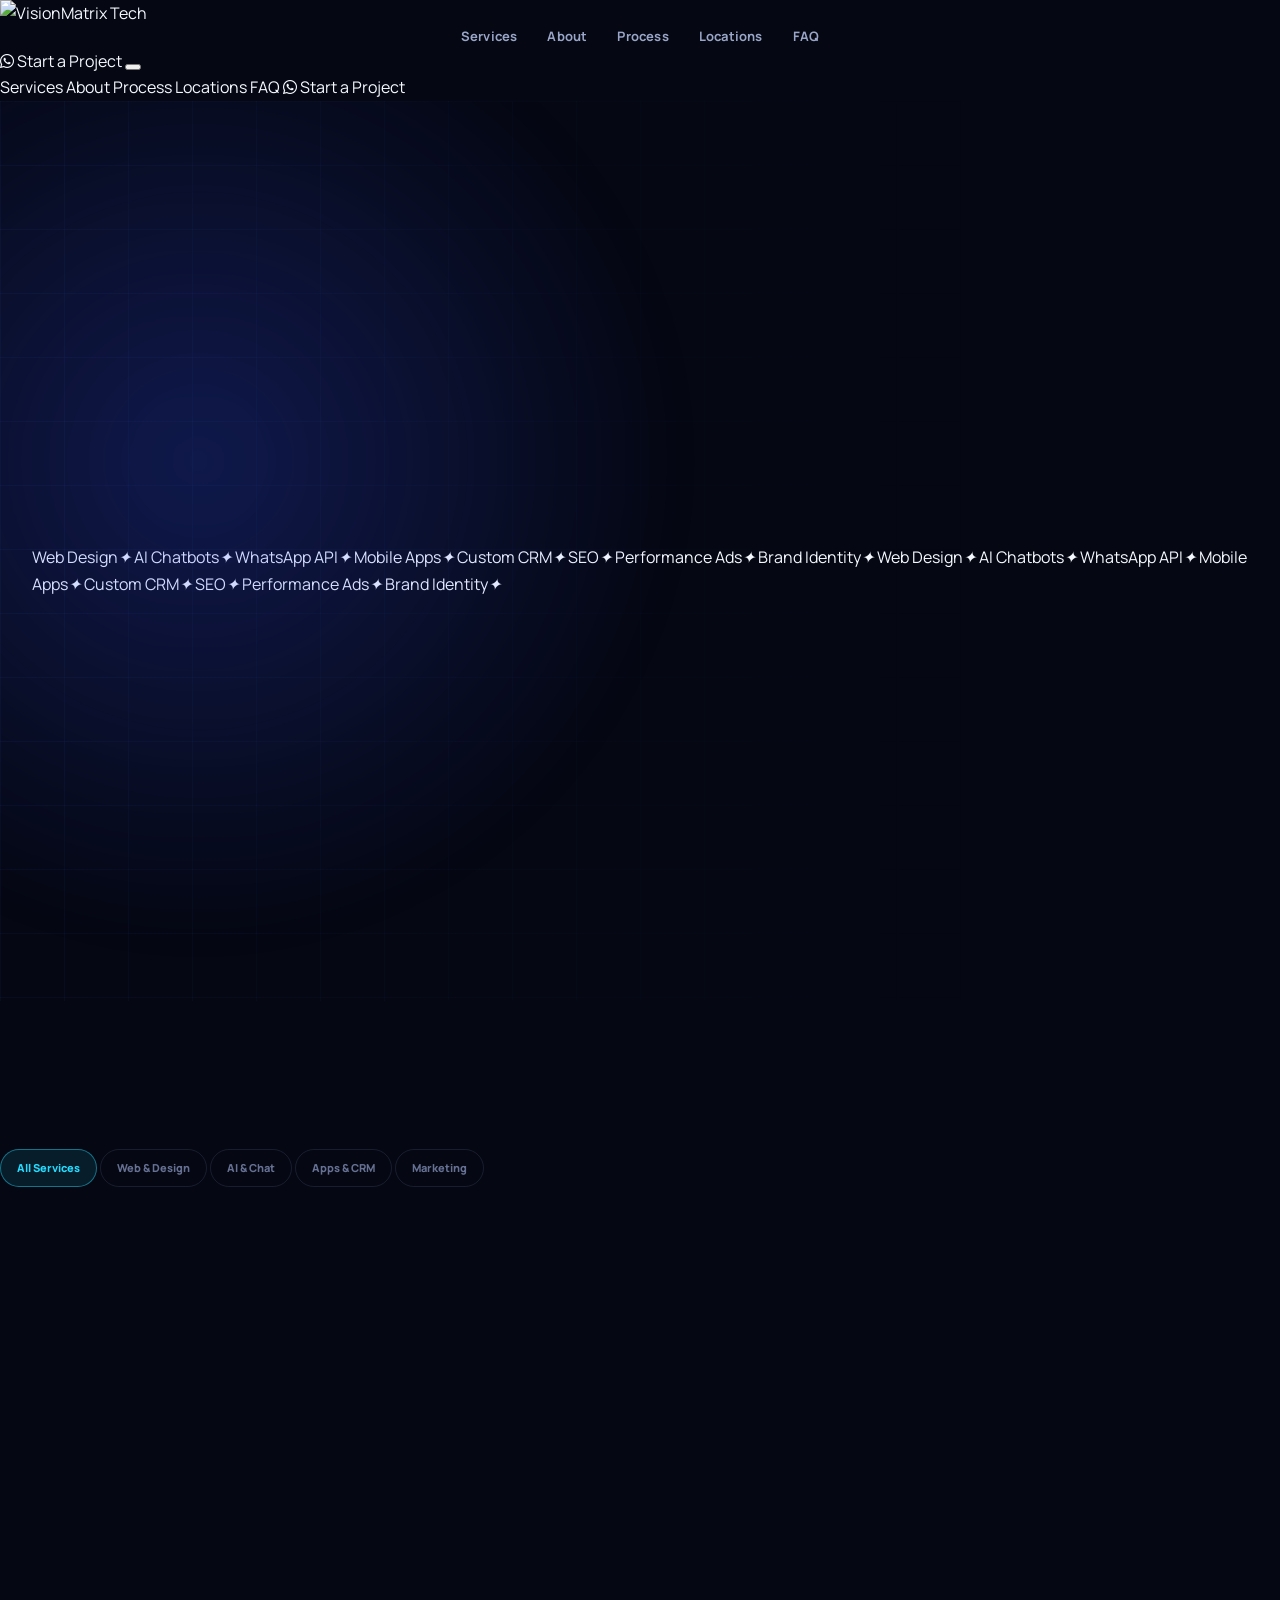
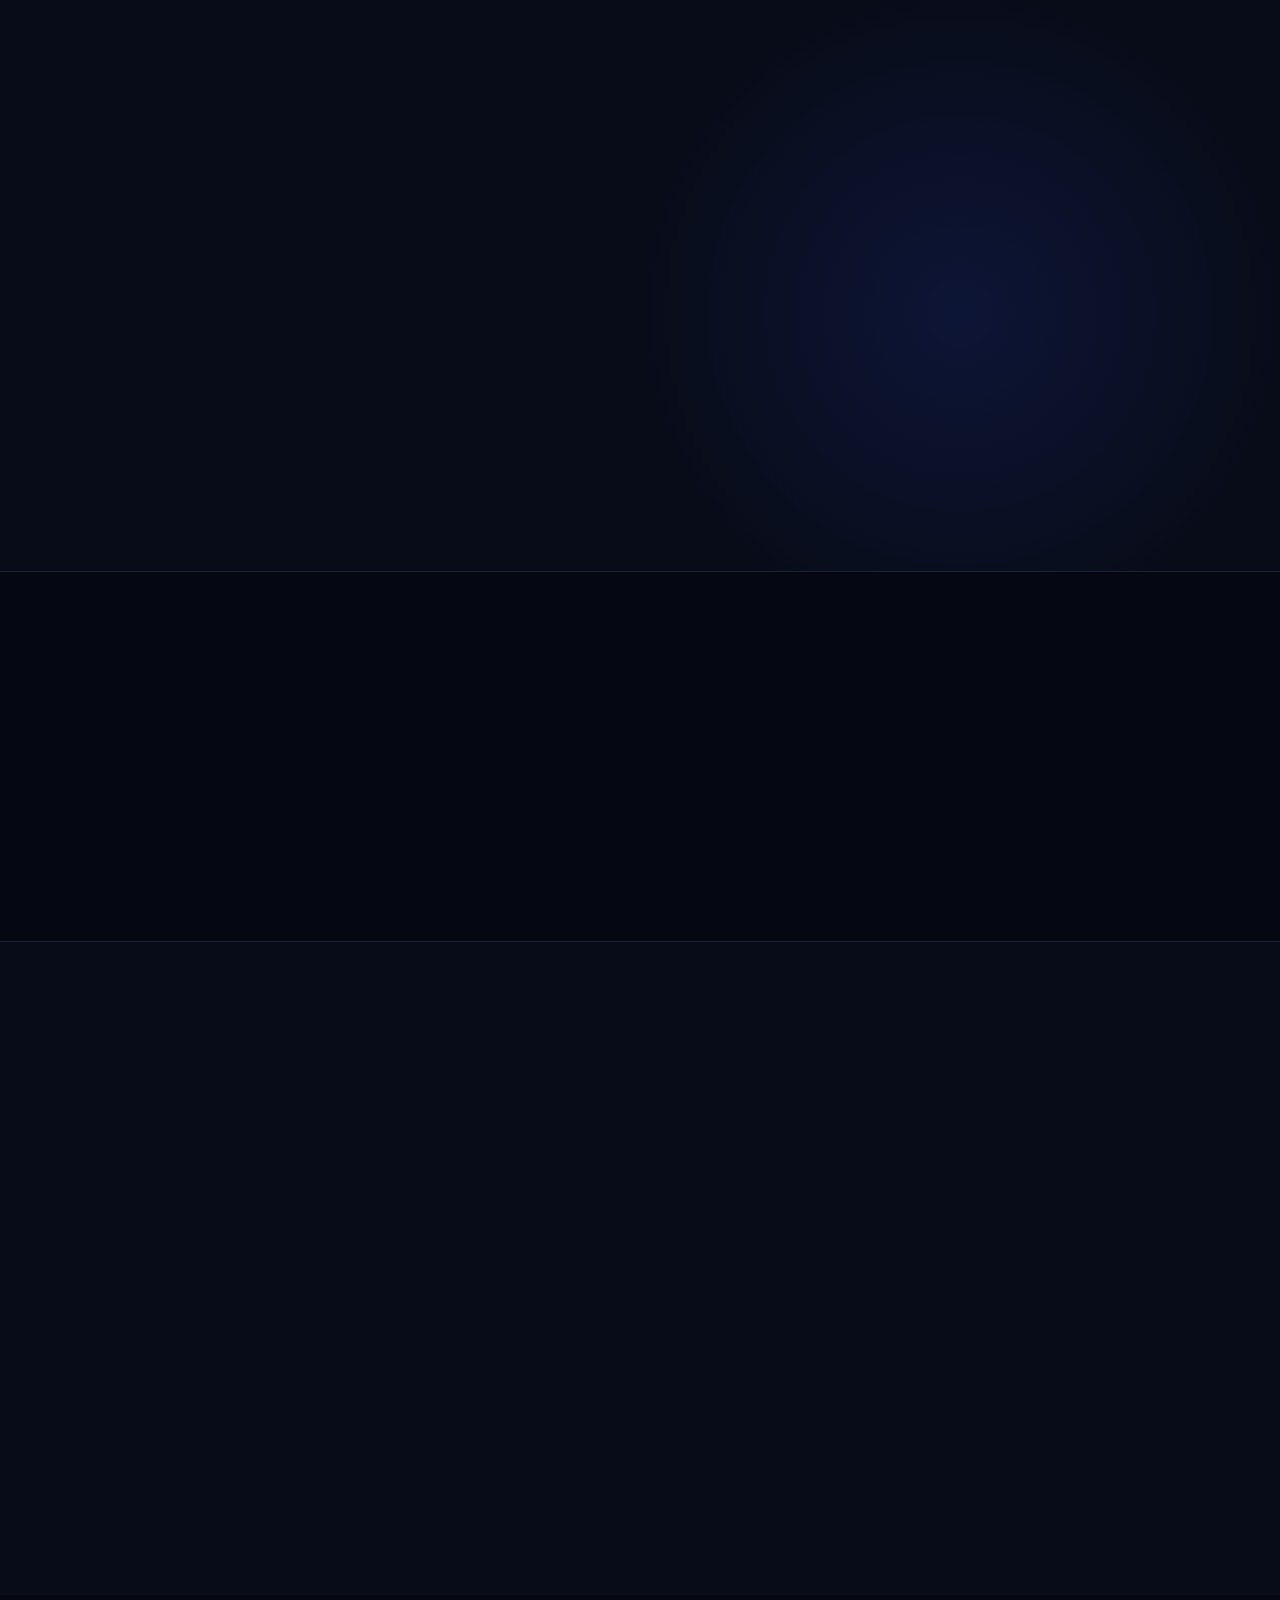
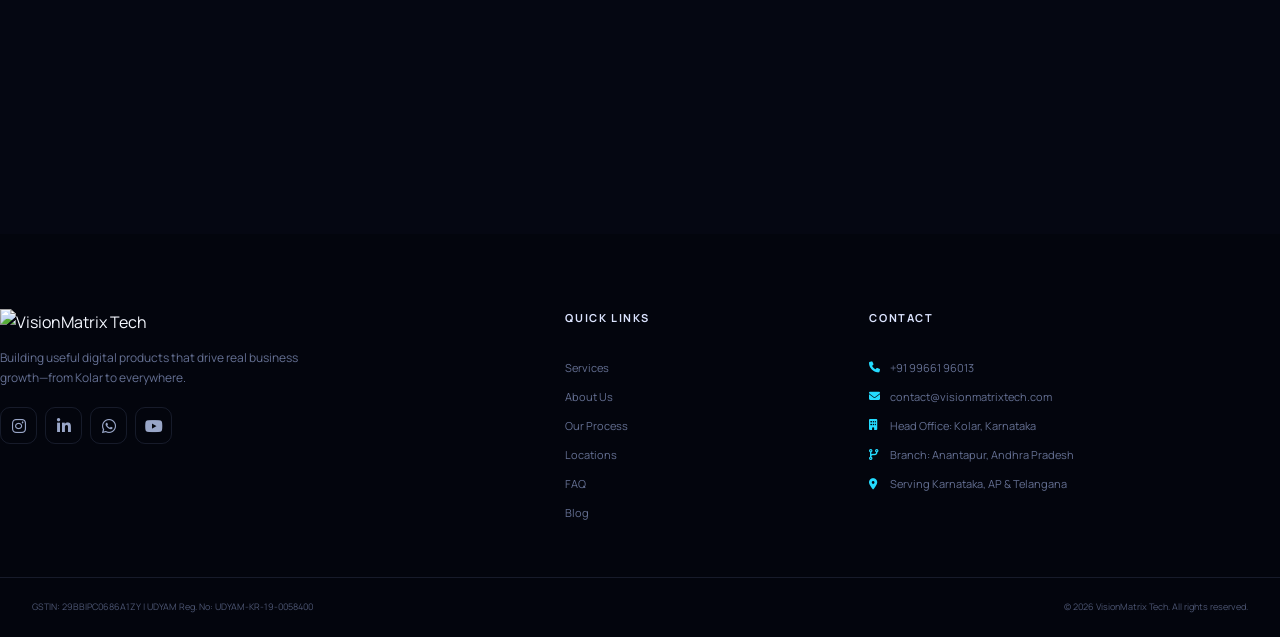
==== commit a59e8eb5: "Update index.html" ====
--- a/index.html
+++ b/index.html
@@ -1,142 +1,902 @@
-<!doctype html>
+<!DOCTYPE html>
 <html lang="en">
 <head>
-  <meta charset="utf-8">
+  <meta charset="UTF-8">
   <meta name="viewport" content="width=device-width,initial-scale=1,viewport-fit=cover">
-  <title>VisionMatrix Tech | AI-Powered Digital Agency in Kolar & Anantapur</title>
-  <meta name="description" content="VisionMatrix Tech is an AI-first digital agency headquartered in Kolar, Karnataka, with a branch in Anantapur. We build websites, chatbots, WhatsApp automation, mobile apps, CRM systems, SEO and performance marketing solutions.">
-  <meta name="theme-color" content="#050712">
+  <title>VisionMatrix Tech | Digital Agency in Kolar & Anantapur</title>
+  <meta name="description" content="VisionMatrix Tech is an AI-powered digital agency headquartered in Kolar, Karnataka, with a branch in Anantapur. Websites, chatbots, WhatsApp automation, apps, CRM, SEO and advertising.">
+  <meta name="theme-color" content="#ffffff">
   <meta name="robots" content="index,follow">
   <link rel="canonical" href="https://visionmatrixtech.com/">
-  <meta property="og:title" content="VisionMatrix Tech — Digital Systems That Grow Businesses">
-  <meta property="og:description" content="AI-powered websites, automation, apps and growth systems from Kolar and Anantapur.">
-  <meta property="og:type" content="website">
-  <meta property="og:url" content="https://visionmatrixtech.com/">
+
   <link rel="preconnect" href="https://fonts.googleapis.com">
   <link rel="preconnect" href="https://fonts.gstatic.com" crossorigin>
-  <link href="https://fonts.googleapis.com/css2?family=Manrope:wght@400;500;600;700;800&family=Space+Grotesk:wght@500;600;700&display=swap" rel="stylesheet">
+  <link href="https://fonts.googleapis.com/css2?family=Manrope:wght@400;500;600;700;800&family=Plus+Jakarta+Sans:wght@600;700;800&display=swap" rel="stylesheet">
   <link rel="stylesheet" href="https://cdnjs.cloudflare.com/ajax/libs/font-awesome/6.5.0/css/all.min.css">
-  <link rel="stylesheet" href="style.css?v=6">
+  <link rel="stylesheet" href="style.css?v=7">
+
   <script type="application/ld+json">
-  {"@context":"https://schema.org","@type":"ProfessionalService","name":"VisionMatrix Tech","url":"https://visionmatrixtech.com/","telephone":"+91-99661-96013","email":"contact@visionmatrixtech.com","areaServed":["Kolar","Anantapur","Karnataka","Andhra Pradesh","Telangana"],"address":{"@type":"PostalAddress","addressLocality":"Kolar","addressRegion":"Karnataka","addressCountry":"IN"}}
+  {
+    "@context": "https://schema.org",
+    "@type": "ProfessionalService",
+    "name": "VisionMatrix Tech",
+    "url": "https://visionmatrixtech.com/",
+    "telephone": "+91-99661-96013",
+    "email": "contact@visionmatrixtech.com",
+    "areaServed": ["Kolar", "Anantapur", "Karnataka", "Andhra Pradesh", "Telangana"],
+    "address": {
+      "@type": "PostalAddress",
+      "addressLocality": "Kolar",
+      "addressRegion": "Karnataka",
+      "addressCountry": "IN"
+    }
+  }
   </script>
 </head>
+
 <body>
-  <div class="page-noise" aria-hidden="true"></div>
-  <div class="cursor-aura" id="cursorAura" aria-hidden="true"></div>
-
-  <header class="site-header" id="siteHeader">
-    <div class="nav-shell">
-      <a class="brand" href="#home" aria-label="VisionMatrix Tech home">
-        <span class="brand-mark"><img src="VisionMatrix.png" alt="VisionMatrix Tech logo" onerror="this.closest('.brand-mark').classList.add('logo-failed')"></span>
-        <span class="brand-fallback"><b>Vision</b><b>Matrix</b><em>Tech</em></span>
+
+<header class="header" id="header">
+  <div class="container nav-wrap">
+
+    <a href="#home" class="logo" aria-label="VisionMatrix Tech home">
+      <img src="VisionMatrix.png" alt="VisionMatrix Tech">
+    </a>
+
+    <nav class="desktop-nav" aria-label="Main navigation">
+      <a href="#services">Services</a>
+      <a href="#about">About</a>
+      <a href="#process">Process</a>
+      <a href="#presence">Locations</a>
+      <a href="#faq">FAQ</a>
+    </nav>
+
+    <a class="nav-button"
+       href="https://wa.me/919966196013?text=Hi%20Chandan,%20I%20am%20looking%20for%20a%20digital%20solution%20for%20my%20business."
+       target="_blank"
+       rel="noopener">
+      <i class="fab fa-whatsapp"></i>
+      Start a Project
+    </a>
+
+    <button class="menu-button" id="menuButton" aria-label="Open menu" aria-expanded="false">
+      <span></span>
+      <span></span>
+      <span></span>
+    </button>
+
+  </div>
+
+  <div class="mobile-menu" id="mobileMenu">
+    <a href="#services">Services</a>
+    <a href="#about">About</a>
+    <a href="#process">Process</a>
+    <a href="#presence">Locations</a>
+    <a href="#faq">FAQ</a>
+
+    <a class="mobile-wa"
+       href="https://wa.me/919966196013?text=Hi%20Chandan,%20I%20am%20looking%20for%20a%20digital%20solution%20for%20my%20business."
+       target="_blank"
+       rel="noopener">
+      <i class="fab fa-whatsapp"></i>
+      Start a Project
+    </a>
+  </div>
+</header>
+
+<main>
+
+  <section class="hero" id="home">
+
+    <div class="shape shape-one"></div>
+    <div class="shape shape-two"></div>
+    <div class="shape shape-three"></div>
+
+    <div class="container hero-grid">
+
+      <div class="hero-copy reveal">
+
+        <span class="eyebrow">
+          <i class="fas fa-sparkles"></i>
+          AI-POWERED DIGITAL STUDIO
+        </span>
+
+        <h1>
+          Smart digital solutions for
+          <span>ambitious businesses.</span>
+        </h1>
+
+        <p>
+          We create high-performing websites, AI chatbots, WhatsApp automation,
+          mobile apps and growth systems that turn attention into real business.
+        </p>
+
+        <div class="hero-buttons">
+
+          <a class="button primary"
+             href="https://wa.me/919966196013?text=Hi%20Chandan,%20I%20am%20looking%20for%20a%20digital%20solution%20for%20my%20business."
+             target="_blank"
+             rel="noopener">
+            <i class="fab fa-whatsapp"></i>
+            Discuss Your Project
+          </a>
+
+          <a class="button secondary" href="#services">
+            View Services
+            <i class="fas fa-arrow-down"></i>
+          </a>
+
+        </div>
+
+        <div class="trust-row">
+          <div>
+            <strong>8</strong>
+            <span>Core Services</span>
+          </div>
+
+          <div>
+            <strong>3</strong>
+            <span>States Served</span>
+          </div>
+
+          <div>
+            <strong>30 min</strong>
+            <span>Avg. Reply</span>
+          </div>
+        </div>
+
+      </div>
+
+      <div class="hero-visual reveal">
+
+        <div class="hero-main-image">
+          <img
+            src="https://images.unsplash.com/photo-1552664730-d307ca884978?w=1000&auto=format&fit=crop&q=85"
+            alt="Business team planning a digital project">
+        </div>
+
+        <div class="floating-card card-results">
+          <i class="fas fa-chart-line"></i>
+          <div>
+            <strong>Growth focused</strong>
+            <span>Built for real results</span>
+          </div>
+        </div>
+
+        <div class="floating-card card-ai">
+          <i class="fas fa-wand-magic-sparkles"></i>
+          <div>
+            <strong>AI powered</strong>
+            <span>Smarter digital systems</span>
+          </div>
+        </div>
+
+      </div>
+
+    </div>
+
+    <div class="brand-strip">
+      <div class="strip-track">
+
+        <span>Web Design</span><i>✦</i>
+        <span>AI Chatbots</span><i>✦</i>
+        <span>WhatsApp API</span><i>✦</i>
+        <span>Mobile Apps</span><i>✦</i>
+        <span>Custom CRM</span><i>✦</i>
+        <span>SEO</span><i>✦</i>
+        <span>Performance Ads</span><i>✦</i>
+        <span>Brand Identity</span><i>✦</i>
+
+        <span>Web Design</span><i>✦</i>
+        <span>AI Chatbots</span><i>✦</i>
+        <span>WhatsApp API</span><i>✦</i>
+        <span>Mobile Apps</span><i>✦</i>
+        <span>Custom CRM</span><i>✦</i>
+        <span>SEO</span><i>✦</i>
+        <span>Performance Ads</span><i>✦</i>
+        <span>Brand Identity</span><i>✦</i>
+
+      </div>
+    </div>
+
+  </section>
+
+  <section class="services section" id="services">
+    <div class="container">
+
+      <div class="section-head reveal">
+        <div>
+          <span class="section-label">WHAT WE DO</span>
+          <h2>
+            Everything you need to
+            <span>grow digitally.</span>
+          </h2>
+        </div>
+
+        <p>
+          One dependable team for strategy, creative work, technology and
+          measurable growth.
+        </p>
+      </div>
+
+      <div class="service-filters">
+        <button class="filter active" data-filter="all">All Services</button>
+        <button class="filter" data-filter="web">Web & Design</button>
+        <button class="filter" data-filter="ai">AI & Chat</button>
+        <button class="filter" data-filter="apps">Apps & CRM</button>
+        <button class="filter" data-filter="growth">Marketing</button>
+      </div>
+
+      <div class="services-grid">
+
+        <article class="service-card reveal" data-category="web">
+          <div class="service-image">
+            <img src="https://images.unsplash.com/photo-1547658719-da2b51169166?w=800&auto=format&fit=crop&q=82"
+                 alt="Modern website design"
+                 loading="lazy">
+            <span class="icon blue">
+              <i class="fas fa-laptop-code"></i>
+            </span>
+          </div>
+
+          <div class="service-content">
+            <small>01 · WEB & DESIGN</small>
+            <h3>AI-Powered Web Design</h3>
+            <p>
+              Fast, conversion-focused websites with modern design, CMS
+              integrations and performance-first architecture.
+            </p>
+
+            <div class="tags">
+              <span>Next.js</span>
+              <span>Webflow</span>
+              <span>Framer</span>
+            </div>
+          </div>
+        </article>
+
+        <article class="service-card reveal" data-category="ai">
+          <div class="service-image">
+            <img src="https://images.unsplash.com/photo-1677442136019-21780ecad995?w=800&auto=format&fit=crop&q=82"
+                 alt="Artificial intelligence technology"
+                 loading="lazy">
+            <span class="icon purple">
+              <i class="fas fa-robot"></i>
+            </span>
+          </div>
+
+          <div class="service-content">
+            <small>02 · AI & CHAT</small>
+            <h3>Conversational AI & Chatbots</h3>
+            <p>
+              AI assistants trained on your data for sales, support, onboarding
+              and continuous lead capture.
+            </p>
+
+            <div class="tags">
+              <span>OpenAI</span>
+              <span>Claude</span>
+              <span>LangChain</span>
+            </div>
+          </div>
+        </article>
+
+        <article class="service-card reveal" data-category="ai">
+          <div class="service-image">
+            <img src="https://images.unsplash.com/photo-1611746872915-64382b5c76da?w=800&auto=format&fit=crop&q=82"
+                 alt="Customer using WhatsApp"
+                 loading="lazy">
+            <span class="icon green">
+              <i class="fab fa-whatsapp"></i>
+            </span>
+          </div>
+
+          <div class="service-content">
+            <small>03 · AUTOMATION</small>
+            <h3>WhatsApp Business API</h3>
+            <p>
+              Official WABA setup with automated flows, campaigns, CRM sync and
+              real-time updates.
+            </p>
+
+            <div class="tags">
+              <span>WABA</span>
+              <span>Interakt</span>
+              <span>Wati</span>
+            </div>
+          </div>
+        </article>
+
+        <article class="service-card reveal" data-category="apps">
+          <div class="service-image">
+            <img src="https://images.unsplash.com/photo-1553877522-43269d4ea984?w=800&auto=format&fit=crop&q=82"
+                 alt="Business dashboards"
+                 loading="lazy">
+            <span class="icon orange">
+              <i class="fas fa-database"></i>
+            </span>
+          </div>
+
+          <div class="service-content">
+            <small>04 · BUSINESS SYSTEMS</small>
+            <h3>Custom CRM & AppSheet</h3>
+            <p>
+              Practical dashboards, workflows and automation pipelines tailored
+              to your business.
+            </p>
+
+            <div class="tags">
+              <span>AppSheet</span>
+              <span>Google Sheets</span>
+              <span>Zapier</span>
+            </div>
+          </div>
+        </article>
+
+        <article class="service-card reveal" data-category="apps">
+          <div class="service-image">
+            <img src="https://images.unsplash.com/photo-1512941937669-90a1b58e7e9c?w=800&auto=format&fit=crop&q=82"
+                 alt="Mobile applications"
+                 loading="lazy">
+            <span class="icon pink">
+              <i class="fas fa-mobile-screen-button"></i>
+            </span>
+          </div>
+
+          <div class="service-content">
+            <small>05 · MOBILE</small>
+            <h3>Flutter Mobile App Development</h3>
+            <p>
+              Beautiful cross-platform Android and iOS apps with Firebase and
+              payment integration.
+            </p>
+
+            <div class="tags">
+              <span>FlutterFlow</span>
+              <span>Firebase</span>
+              <span>Razorpay</span>
+            </div>
+          </div>
+        </article>
+
+        <article class="service-card reveal" data-category="growth">
+          <div class="service-image">
+            <img src="https://images.unsplash.com/photo-1460925895917-afdab827c52f?w=800&auto=format&fit=crop&q=82"
+                 alt="SEO analytics dashboard"
+                 loading="lazy">
+            <span class="icon cyan">
+              <i class="fas fa-chart-line"></i>
+            </span>
+          </div>
+
+          <div class="service-content">
+            <small>06 · ORGANIC GROWTH</small>
+            <h3>SEO & Performance Systems</h3>
+            <p>
+              Technical SEO, Core Web Vitals, content strategy and transparent
+              rank tracking.
+            </p>
+
+            <div class="tags">
+              <span>Search Console</span>
+              <span>Schema</span>
+              <span>Analytics</span>
+            </div>
+          </div>
+        </article>
+
+        <article class="service-card reveal" data-category="growth">
+          <div class="service-image">
+            <img src="https://images.unsplash.com/photo-1611162617474-5b21e879e113?w=800&auto=format&fit=crop&q=82"
+                 alt="Social media marketing"
+                 loading="lazy">
+            <span class="icon red">
+              <i class="fas fa-bullseye"></i>
+            </span>
+          </div>
+
+          <div class="service-content">
+            <small>07 · PAID GROWTH</small>
+            <h3>Meta & Google Performance Ads</h3>
+            <p>
+              Targeted campaigns, tested creatives and clear reporting focused
+              on leads and sales.
+            </p>
+
+            <div class="tags">
+              <span>Meta Ads</span>
+              <span>Google Ads</span>
+              <span>Pixel</span>
+            </div>
+          </div>
+        </article>
+
+        <article class="service-card reveal" data-category="web">
+          <div class="service-image">
+            <img src="https://images.unsplash.com/photo-1558655146-9f40138edfeb?w=800&auto=format&fit=crop&q=82"
+                 alt="Brand identity design"
+                 loading="lazy">
+            <span class="icon yellow">
+              <i class="fas fa-pen-nib"></i>
+            </span>
+          </div>
+
+          <div class="service-content">
+            <small>08 · BRAND & EXPERIENCE</small>
+            <h3>Brand Identity & UI/UX</h3>
+            <p>
+              Logos and design systems that make your business clear,
+              consistent and memorable.
+            </p>
+
+            <div class="tags">
+              <span>Figma</span>
+              <span>Adobe</span>
+              <span>Design Systems</span>
+            </div>
+          </div>
+        </article>
+
+      </div>
+    </div>
+  </section>
+
+  <section class="about section" id="about">
+    <div class="container about-grid">
+
+      <div class="about-visual reveal">
+
+        <div class="about-main">
+          <img src="https://images.unsplash.com/photo-1522071820081-009f0129c71c?w=1000&auto=format&fit=crop&q=84"
+               alt="Team collaborating"
+               loading="lazy">
+        </div>
+
+        <div class="about-small">
+          <img src="https://images.unsplash.com/photo-1556761175-b413da4baf72?w=600&auto=format&fit=crop&q=84"
+               alt="Business discussion"
+               loading="lazy">
+        </div>
+
+        <div class="about-badge">
+          <strong>5-Star</strong>
+          <span>Client-focused service</span>
+        </div>
+
+      </div>
+
+      <div class="about-copy reveal">
+
+        <span class="section-label">WHO WE ARE</span>
+
+        <h2>
+          Technology made
+          <span>useful for business.</span>
+        </h2>
+
+        <p>
+          VisionMatrix Tech is a full-service digital agency with
+          <strong>Kolar, Karnataka as our main operations and head office</strong>
+          —our top priority, serving Kolar city and the entire Kolar district.
+        </p>
+
+        <p>
+          Our second base is a branch office in
+          <strong>Anantapur, Andhra Pradesh</strong>, covering Anantapur district.
+          We also serve Karnataka, Andhra Pradesh and Telangana remotely.
+        </p>
+
+        <p>
+          Whether you are a local business or scaling startup, we build systems
+          that generate leads, sales and sustainable growth.
+        </p>
+
+        <div class="pillars">
+          <span><i class="fas fa-bolt"></i> Fast Delivery</span>
+          <span><i class="fas fa-shield-halved"></i> Reliable Support</span>
+          <span><i class="fas fa-brain"></i> AI-First Thinking</span>
+          <span><i class="fas fa-indian-rupee-sign"></i> Transparent Pricing</span>
+        </div>
+
+        <a class="text-link"
+           href="https://wa.me/919966196013?text=Hi%20Chandan,%20I%20am%20looking%20for%20a%20digital%20solution%20for%20my%20business."
+           target="_blank"
+           rel="noopener">
+          Let’s talk about your business
+          <i class="fas fa-arrow-right"></i>
+        </a>
+
+      </div>
+    </div>
+  </section>
+
+  <section class="process section" id="process">
+    <div class="container">
+
+      <div class="section-head reveal">
+        <div>
+          <span class="section-label">HOW WE WORK</span>
+          <h2>
+            A simple path from
+            <span>idea to launch.</span>
+          </h2>
+        </div>
+
+        <p>
+          Clear milestones, regular communication and no confusing technical
+          language.
+        </p>
+      </div>
+
+      <div class="process-grid">
+
+        <article class="step reveal">
+          <span>01</span>
+          <div class="step-icon blue">
+            <i class="fas fa-comments"></i>
+          </div>
+          <h3>Discovery Call</h3>
+          <p>We understand your goals, audience and requirements.</p>
+        </article>
+
+        <article class="step reveal">
+          <span>02</span>
+          <div class="step-icon purple">
+            <i class="fas fa-pencil-ruler"></i>
+          </div>
+          <h3>Strategy & Design</h3>
+          <p>We map the experience and approve the visual direction.</p>
+        </article>
+
+        <article class="step reveal">
+          <span>03</span>
+          <div class="step-icon orange">
+            <i class="fas fa-code"></i>
+          </div>
+          <h3>Build & Integrate</h3>
+          <p>We develop, test and connect every required system.</p>
+        </article>
+
+        <article class="step reveal">
+          <span>04</span>
+          <div class="step-icon green">
+            <i class="fas fa-rocket"></i>
+          </div>
+          <h3>Launch & Grow</h3>
+          <p>We deploy, monitor and provide ongoing support.</p>
+        </article>
+
+      </div>
+    </div>
+  </section>
+
+  <section class="presence section" id="presence">
+    <div class="container">
+
+      <div class="presence-card reveal">
+
+        <div class="presence-copy">
+          <span class="section-label">WHERE WE OPERATE</span>
+
+          <h2>
+            Local understanding.<br>
+            <span>Regional capability.</span>
+          </h2>
+
+          <p>
+            Kolar is the heart of our strategy and day-to-day delivery. Our
+            Anantapur branch extends dedicated support to Andhra Pradesh, while
+            our remote systems serve businesses across three states.
+          </p>
+
+          <div class="state-tags">
+            <span>Karnataka</span>
+            <span>Andhra Pradesh</span>
+            <span>Telangana</span>
+          </div>
+        </div>
+
+        <div class="office-list">
+
+          <article>
+            <i class="fas fa-building"></i>
+            <div>
+              <small>MAIN OPERATION & HEAD OFFICE</small>
+              <h3>Kolar, Karnataka</h3>
+              <p>Priority service for Kolar city and Kolar district.</p>
+            </div>
+          </article>
+
+          <article>
+            <i class="fas fa-code-branch"></i>
+            <div>
+              <small>SECOND BASE & BRANCH OFFICE</small>
+              <h3>Anantapur, Andhra Pradesh</h3>
+              <p>Dedicated coverage for Anantapur district.</p>
+            </div>
+          </article>
+
+        </div>
+
+      </div>
+    </div>
+  </section>
+
+  <section class="tech section">
+    <div class="container">
+
+      <div class="tech-head reveal">
+        <span class="section-label">OUR TECHNOLOGY</span>
+        <h2>Built with tools businesses trust.</h2>
+      </div>
+
+      <div class="tech-grid">
+        <div class="tech-item reveal"><i class="fab fa-react"></i><span>React</span></div>
+        <div class="tech-item reveal"><i class="fab fa-node-js"></i><span>Node.js</span></div>
+        <div class="tech-item reveal"><i class="fab fa-python"></i><span>Python</span></div>
+        <div class="tech-item reveal"><i class="fab fa-figma"></i><span>Figma</span></div>
+        <div class="tech-item reveal"><i class="fas fa-fire"></i><span>Firebase</span></div>
+        <div class="tech-item reveal"><i class="fab fa-github"></i><span>GitHub</span></div>
+        <div class="tech-item reveal"><i class="fab fa-whatsapp"></i><span>WABA</span></div>
+        <div class="tech-item reveal"><i class="fas fa-wand-magic-sparkles"></i><span>OpenAI</span></div>
+        <div class="tech-item reveal"><i class="fab fa-wordpress"></i><span>WordPress</span></div>
+        <div class="tech-item reveal"><i class="fab fa-aws"></i><span>AWS</span></div>
+      </div>
+
+    </div>
+  </section>
+
+  <section class="faq section" id="faq">
+    <div class="container faq-grid">
+
+      <div class="faq-title reveal">
+        <span class="section-label">COMMON QUESTIONS</span>
+
+        <h2>
+          Everything you may
+          <span>want to know.</span>
+        </h2>
+
+        <p>Need a direct answer? Message us on WhatsApp.</p>
+      </div>
+
+      <div class="accordion">
+
+        <article class="faq-item open reveal">
+          <button aria-expanded="true">
+            <span>Do you only work in Kolar and Anantapur?</span>
+            <i class="fas fa-plus"></i>
+          </button>
+          <div class="answer">
+            <p>
+              No. We deliver all services across Karnataka, Andhra Pradesh and
+              Telangana.
+            </p>
+          </div>
+        </article>
+
+        <article class="faq-item reveal">
+          <button aria-expanded="false">
+            <span>How long does a website project take?</span>
+            <i class="fas fa-plus"></i>
+          </button>
+          <div class="answer">
+            <p>Most business websites take 2–4 weeks, depending on scope.</p>
+          </div>
+        </article>
+
+        <article class="faq-item reveal">
+          <button aria-expanded="false">
+            <span>Can you set up WhatsApp Business API?</span>
+            <i class="fas fa-plus"></i>
+          </button>
+          <div class="answer">
+            <p>
+              Yes. We handle official WABA integration, automated flows,
+              broadcasts and CRM sync.
+            </p>
+          </div>
+        </article>
+
+        <article class="faq-item reveal">
+          <button aria-expanded="false">
+            <span>Do I need technical knowledge?</span>
+            <i class="fas fa-plus"></i>
+          </button>
+          <div class="answer">
+            <p>
+              No. We guide you in plain language from discovery through launch.
+            </p>
+          </div>
+        </article>
+
+        <article class="faq-item reveal">
+          <button aria-expanded="false">
+            <span>How quickly do you respond?</span>
+            <i class="fas fa-plus"></i>
+          </button>
+          <div class="answer">
+            <p>
+              We typically reply on WhatsApp within 30 minutes during business
+              hours.
+            </p>
+          </div>
+        </article>
+
+      </div>
+    </div>
+  </section>
+
+  <section class="cta" id="contact">
+    <div class="container cta-inner reveal">
+
+      <div>
+        <span class="section-label">READY TO GET STARTED?</span>
+
+        <h2>
+          Let’s create something<br>
+          <span>valuable together.</span>
+        </h2>
+
+        <p>Tell us about your business and what you want to improve.</p>
+      </div>
+
+      <div class="cta-buttons">
+
+        <a class="button white-button"
+           href="https://wa.me/919966196013?text=Hi%20Chandan,%20I%20am%20looking%20for%20a%20digital%20solution%20for%20my%20business."
+           target="_blank"
+           rel="noopener">
+          <i class="fab fa-whatsapp"></i>
+          Chat on WhatsApp
+        </a>
+
+        <a class="button outline-button" href="tel:+919966196013">
+          <i class="fas fa-phone"></i>
+          +91 99661 96013
+        </a>
+
+      </div>
+
+    </div>
+  </section>
+
+</main>
+
+<footer>
+
+  <div class="container footer-grid">
+
+    <div class="footer-brand">
+
+      <a href="#home" class="logo">
+        <img src="VisionMatrix.png" alt="VisionMatrix Tech">
       </a>
-      <nav class="desktop-nav" aria-label="Primary navigation">
-        <a href="#services">Services</a><a href="#presence">Presence</a><a href="#about">About</a><a href="#process">Process</a><a href="#faq">FAQ</a>
-      </nav>
-      <a class="nav-contact" href="https://wa.me/919966196013?text=Hi%20Chandan,%20I%20am%20looking%20for%20a%20digital%20solution%20for%20my%20business." target="_blank" rel="noopener"><i class="fab fa-whatsapp"></i><span>Start a Project</span></a>
-      <button class="menu-toggle" id="menuToggle" type="button" aria-label="Open menu" aria-expanded="false"><span></span><span></span></button>
-    </div>
-    <div class="mobile-panel" id="mobilePanel">
-      <a href="#services">Services</a><a href="#presence">Presence</a><a href="#about">About</a><a href="#process">Process</a><a href="#faq">FAQ</a>
-      <a class="mobile-project" href="https://wa.me/919966196013?text=Hi%20Chandan,%20I%20am%20looking%20for%20a%20digital%20solution%20for%20my%20business." target="_blank" rel="noopener"><i class="fab fa-whatsapp"></i> Start a Project</a>
-    </div>
-  </header>
-
-  <main>
-    <section class="hero" id="home">
-      <canvas id="neuralCanvas" aria-hidden="true"></canvas>
-      <div class="hero-grid" aria-hidden="true"></div>
-      <div class="hero-orb" id="heroOrb" aria-hidden="true"><div class="orb-core"></div><div class="orb-ring ring-one"></div><div class="orb-ring ring-two"></div><div class="orb-ring ring-three"></div><span class="orbit-dot dot-one"></span><span class="orbit-dot dot-two"></span></div>
-      <div class="hero-copy">
-        <div class="eyebrow"><span></span> AI-FIRST DIGITAL STUDIO · KOLAR</div>
-        <h1>We build digital<br><span class="outline">systems that</span><br><span class="gradient-text" id="cycleWord">convert.</span></h1>
-        <p>From intelligent websites to WhatsApp automation, VisionMatrix Tech creates the digital infrastructure your business needs to compete, scale and grow.</p>
-        <div class="hero-actions">
-          <a class="button button-primary" href="https://wa.me/919966196013?text=Hi%20Chandan,%20I%20am%20looking%20for%20a%20digital%20solution%20for%20my%20business." target="_blank" rel="noopener"><i class="fab fa-whatsapp"></i> Start a Project <i class="fas fa-arrow-up-right-from-square arrow"></i></a>
-          <a class="button button-secondary" href="#services">Explore Services <i class="fas fa-arrow-down"></i></a>
-        </div>
-        <div class="hero-proof"><span><i class="fas fa-location-dot"></i> Kolar HQ</span><span><i class="fas fa-code-branch"></i> Anantapur Branch</span><span><i class="fas fa-bolt"></i> 30 min avg. reply</span></div>
-      </div>
-      <a href="#services" class="scroll-cue" aria-label="Scroll to services"><span>Explore</span><i class="fas fa-arrow-down"></i></a>
-    </section>
-
-    <div class="ticker" aria-label="Services ticker"><div class="ticker-track">
-      <span>AI Web Design</span><i>✦</i><span>Chatbots</span><i>✦</i><span>WhatsApp API</span><i>✦</i><span>Mobile Apps</span><i>✦</i><span>Custom CRM</span><i>✦</i><span>SEO Systems</span><i>✦</i><span>Meta Ads</span><i>✦</i><span>Brand Identity</span><i>✦</i>
-      <span>AI Web Design</span><i>✦</i><span>Chatbots</span><i>✦</i><span>WhatsApp API</span><i>✦</i><span>Mobile Apps</span><i>✦</i><span>Custom CRM</span><i>✦</i><span>SEO Systems</span><i>✦</i><span>Meta Ads</span><i>✦</i><span>Brand Identity</span><i>✦</i>
-    </div></div>
-
-    <section class="metrics section-pad">
-      <div class="wrap metrics-grid">
-        <div class="metric reveal"><strong data-count="8">0</strong><span>Core services</span></div>
-        <div class="metric reveal"><strong data-count="3">0</strong><span>States served</span></div>
-        <div class="metric reveal"><strong data-count="2">0</strong><span>Physical offices</span></div>
-        <div class="metric reveal"><strong data-count="30" data-suffix=" min">0</strong><span>Average reply</span></div>
-        <div class="metric reveal"><strong data-count="10" data-suffix="+">0</strong><span>Tools & platforms</span></div>
-      </div>
-    </section>
-
-    <section class="services section-pad" id="services">
-      <div class="wrap">
-        <div class="section-heading reveal"><div><span class="kicker">01 / CAPABILITIES</span><h2>Everything your business<br>needs to <span>move forward.</span></h2></div><p>Strategy, design, technology and growth—built as one connected system, not disconnected services.</p></div>
-        <div class="filter-row" role="group" aria-label="Filter services"><button class="filter active" data-filter="all">All</button><button class="filter" data-filter="web">Web & Design</button><button class="filter" data-filter="ai">AI & Chat</button><button class="filter" data-filter="apps">Apps & CRM</button><button class="filter" data-filter="growth">Growth</button></div>
-        <div class="service-grid">
-          <article class="service-card service-wide reveal" data-category="web" data-tilt><div class="card-glow"></div><span class="service-index">01</span><i class="fas fa-layer-group service-icon"></i><h3>AI-Powered Web Design</h3><p>Conversion-optimised websites with premium design systems, CMS integrations and performance-first architecture.</p><div class="chips"><span>Next.js</span><span>Webflow</span><span>Framer</span></div><i class="fas fa-arrow-right card-arrow"></i></article>
-          <article class="service-card reveal" data-category="ai" data-tilt><div class="card-glow"></div><span class="service-index">02</span><i class="fas fa-robot service-icon"></i><h3>Conversational AI & Chatbots</h3><p>Custom AI assistants trained on your data for sales, support, onboarding and 24/7 lead capture.</p><div class="chips"><span>OpenAI</span><span>Claude</span><span>LangChain</span></div><i class="fas fa-arrow-right card-arrow"></i></article>
-          <article class="service-card reveal" data-category="ai" data-tilt><div class="card-glow"></div><span class="service-index">03</span><i class="fab fa-whatsapp service-icon"></i><h3>WhatsApp Business API</h3><p>Official WABA integration, automated flows, broadcast campaigns, CRM sync and real-time updates.</p><div class="chips"><span>WABA</span><span>Interakt</span><span>Wati</span></div><i class="fas fa-arrow-right card-arrow"></i></article>
-          <article class="service-card reveal" data-category="apps" data-tilt><div class="card-glow"></div><span class="service-index">04</span><i class="fas fa-database service-icon"></i><h3>Custom CRM & AppSheet</h3><p>Tailored workflows, dashboards and automation pipelines built on AppSheet and Google Workspace.</p><div class="chips"><span>AppSheet</span><span>Sheets</span><span>Zapier</span></div><i class="fas fa-arrow-right card-arrow"></i></article>
-          <article class="service-card reveal" data-category="apps" data-tilt><div class="card-glow"></div><span class="service-index">05</span><i class="fas fa-mobile-screen service-icon"></i><h3>Flutter Mobile Apps</h3><p>Cross-platform iOS and Android experiences with polished UI, Firebase and payment integrations.</p><div class="chips"><span>FlutterFlow</span><span>Firebase</span><span>Razorpay</span></div><i class="fas fa-arrow-right card-arrow"></i></article>
-          <article class="service-card service-wide reveal" data-category="growth" data-tilt><div class="card-glow"></div><span class="service-index">06</span><i class="fas fa-chart-line service-icon"></i><h3>SEO & Performance Growth</h3><p>Technical SEO, Core Web Vitals, content strategy and rank-tracking systems designed to compound results.</p><div class="chips"><span>Search Console</span><span>Schema</span><span>Analytics</span></div><i class="fas fa-arrow-right card-arrow"></i></article>
-          <article class="service-card reveal" data-category="growth" data-tilt><div class="card-glow"></div><span class="service-index">07</span><i class="fas fa-bullseye service-icon"></i><h3>Meta & Google Ads</h3><p>Data-driven campaigns with targeted audiences, tested creatives and transparent performance reporting.</p><div class="chips"><span>Meta Ads</span><span>Google Ads</span><span>Pixel</span></div><i class="fas fa-arrow-right card-arrow"></i></article>
-          <article class="service-card reveal" data-category="web" data-tilt><div class="card-glow"></div><span class="service-index">08</span><i class="fas fa-pen-nib service-icon"></i><h3>Brand Identity & UI/UX</h3><p>Logos, Figma prototypes and design systems that make your business consistent and memorable.</p><div class="chips"><span>Figma</span><span>Adobe</span><span>Design Systems</span></div><i class="fas fa-arrow-right card-arrow"></i></article>
-        </div>
-      </div>
-    </section>
-
-    <section class="presence section-pad" id="presence">
-      <div class="wrap presence-grid">
-        <div class="presence-copy reveal"><span class="kicker">02 / OUR PRESENCE</span><h2>Rooted locally.<br><span>Built for the region.</span></h2><p><strong>Kolar, Karnataka is our main operational base</strong>—the centre of our strategy, delivery and day-to-day work. Our second base in <strong>Anantapur, Andhra Pradesh</strong> extends dedicated support throughout Anantapur district.</p><p>We also deliver our complete service range remotely across Karnataka, Andhra Pradesh and Telangana—with local understanding, clear communication and accountable execution.</p></div>
-        <div class="region-visual reveal" aria-label="Regional service map"><div class="radar radar-one"></div><div class="radar radar-two"></div><div class="radar radar-three"></div><div class="route-line"></div><div class="map-point kolar"><b>Kolar</b><span>Head Office · Karnataka</span></div><div class="map-point anantapur"><b>Anantapur</b><span>Branch Office · Andhra Pradesh</span></div><span class="state state-ka">KARNATAKA</span><span class="state state-ap">ANDHRA PRADESH</span><span class="state state-tg">TELANGANA</span></div>
-      </div>
-    </section>
-
-    <section class="about section-pad" id="about">
-      <div class="wrap about-grid">
-        <div class="about-visual reveal"><div class="image-frame"><img src="https://images.unsplash.com/photo-1522071820081-009f0129c71c?w=1100&auto=format&fit=crop&q=82" alt="Digital strategy team collaborating" loading="lazy"></div><div class="image-code"><img src="https://images.unsplash.com/photo-1498050108023-c5249f4df085?w=700&auto=format&fit=crop&q=82" alt="Technology development workspace" loading="lazy"></div><div class="rating"><i class="fas fa-star"></i><strong>5-Star Rated</strong><span>Across all platforms</span></div></div>
-        <div class="about-copy reveal"><span class="kicker">03 / WHO WE ARE</span><h2>A studio that thinks<br><span>differently.</span></h2><p>VisionMatrix Tech is a full-service digital agency with <strong>Kolar, Karnataka as our head office and main operation</strong>, serving Kolar city and the entire district as our top priority.</p><p>Our Anantapur branch covers Anantapur district, while our remote capabilities serve businesses across Karnataka, Andhra Pradesh and Telangana.</p><p>Whether you are a local business or a scaling startup, we build systems that generate real results: leads, sales and long-term growth.</p><div class="pillars"><span><i class="fas fa-bolt"></i> Fast Delivery</span><span><i class="fas fa-shield-halved"></i> Reliable Support</span><span><i class="fas fa-brain"></i> AI-First Thinking</span><span><i class="fas fa-indian-rupee-sign"></i> Transparent Pricing</span></div><a class="text-link" href="https://wa.me/919966196013?text=Hi%20Chandan,%20I%20am%20looking%20for%20a%20digital%20solution%20for%20my%20business." target="_blank" rel="noopener">Let’s discuss your project <i class="fas fa-arrow-right"></i></a></div>
-      </div>
-    </section>
-
-    <section class="process section-pad" id="process">
-      <div class="wrap"><div class="section-heading reveal"><div><span class="kicker">04 / THE PROCESS</span><h2>From first idea to<br><span>live product.</span></h2></div><p>A clear, collaborative process keeps your project moving and removes surprises.</p></div>
-        <div class="process-grid">
-          <article class="process-card reveal"><span>01</span><i class="fas fa-comments"></i><h3>Discovery Call</h3><p>We understand your goals, audience and requirements through a focused consultation.</p></article>
-          <article class="process-card reveal"><span>02</span><i class="fas fa-compass-drafting"></i><h3>Strategy & Design</h3><p>We map the user journey and approve the visual direction before development begins.</p></article>
-          <article class="process-card reveal"><span>03</span><i class="fas fa-code"></i><h3>Build & Integrate</h3><p>We develop, test and connect the front end, APIs, automations and business tools.</p></article>
-          <article class="process-card reveal"><span>04</span><i class="fas fa-rocket"></i><h3>Launch & Grow</h3><p>We deploy, monitor and support your product so it continues performing after launch.</p></article>
-        </div>
-      </div>
-    </section>
-
-    <section class="stack section-pad"><div class="wrap"><div class="mini-heading reveal"><span class="kicker">05 / TECHNOLOGY</span><h2>Powered by the right tools.</h2></div><div class="stack-grid">
-      <div class="stack-item reveal"><i class="fab fa-react"></i><span>React</span></div><div class="stack-item reveal"><i class="fab fa-node-js"></i><span>Node.js</span></div><div class="stack-item reveal"><i class="fab fa-python"></i><span>Python</span></div><div class="stack-item reveal"><i class="fab fa-figma"></i><span>Figma</span></div><div class="stack-item reveal"><i class="fas fa-fire"></i><span>Firebase</span></div><div class="stack-item reveal"><i class="fab fa-github"></i><span>GitHub</span></div><div class="stack-item reveal"><i class="fab fa-whatsapp"></i><span>WABA</span></div><div class="stack-item reveal"><i class="fas fa-brain"></i><span>OpenAI</span></div><div class="stack-item reveal"><i class="fab fa-wordpress"></i><span>WordPress</span></div><div class="stack-item reveal"><i class="fab fa-aws"></i><span>AWS</span></div>
-    </div></div></section>
-
-    <section class="faq section-pad" id="faq"><div class="wrap faq-grid"><div class="faq-intro reveal"><span class="kicker">06 / FAQ</span><h2>Questions,<br><span>answered.</span></h2><p>Still unsure? WhatsApp us and we will explain everything in plain language.</p></div><div class="accordion">
-      <article class="faq-item open reveal"><button aria-expanded="true"><span>Do you only work with businesses in Kolar and Anantapur?</span><i class="fas fa-plus"></i></button><div class="faq-answer"><p>No. Kolar is our main operational base and Anantapur is our second hub, but we deliver our complete service range across Karnataka, Andhra Pradesh and Telangana.</p></div></article>
-      <article class="faq-item reveal"><button aria-expanded="false"><span>How long does a typical website project take?</span><i class="fas fa-plus"></i></button><div class="faq-answer"><p>Most business websites take 2–4 weeks from discovery to launch, depending on scope. CRM and chatbot integrations are estimated individually.</p></div></article>
-      <article class="faq-item reveal"><button aria-expanded="false"><span>Can you set up WhatsApp Business API?</span><i class="fas fa-plus"></i></button><div class="faq-answer"><p>Yes. We handle official WABA integration, automated flows, broadcasts and CRM sync so you can manage customer conversations at scale.</p></div></article>
-      <article class="faq-item reveal"><button aria-expanded="false"><span>Do I need technical knowledge to work with you?</span><i class="fas fa-plus"></i></button><div class="faq-answer"><p>Not at all. We explain every stage in plain language and support you from discovery through launch and beyond.</p></div></article>
-      <article class="faq-item reveal"><button aria-expanded="false"><span>How quickly do you respond?</span><i class="fas fa-plus"></i></button><div class="faq-answer"><p>We typically reply to WhatsApp enquiries within 30 minutes during business hours.</p></div></article>
-    </div></div></section>
-
-    <section class="contact" id="contact"><div class="contact-glow"></div><div class="wrap contact-inner reveal"><span class="kicker">READY TO BUILD?</span><h2>Let’s turn your vision<br>into <span>digital reality.</span></h2><p>Tell us what your business needs. We usually respond on WhatsApp within 30 minutes.</p><div class="contact-actions"><a class="button button-primary button-large" href="https://wa.me/919966196013?text=Hi%20Chandan,%20I%20am%20looking%20for%20a%20digital%20solution%20for%20my%20business." target="_blank" rel="noopener"><i class="fab fa-whatsapp"></i> Chat on WhatsApp</a><a class="button button-secondary button-large" href="tel:+919966196013"><i class="fas fa-phone"></i> Call +91 99661 96013</a></div></div></section>
-  </main>
-
-  <footer><div class="wrap footer-grid"><div class="footer-brand"><a class="brand" href="#home"><span class="brand-mark"><img src="VisionMatrix.png" alt="VisionMatrix Tech logo"></span><span class="brand-fallback"><b>Vision</b><b>Matrix</b><em>Tech</em></span></a><p>Building digital products that drive measurable growth—from Kolar to everywhere.</p><div class="socials"><a href="https://www.instagram.com/visionmatrix_tech?igsh=MTQ2aG1hajMzbmNkag==" target="_blank" rel="noopener" aria-label="Instagram"><i class="fab fa-instagram"></i></a><a href="https://www.linkedin.com/company/r-c-s-anantha/" target="_blank" rel="noopener" aria-label="LinkedIn"><i class="fab fa-linkedin-in"></i></a><a href="https://wa.me/919966196013" target="_blank" rel="noopener" aria-label="WhatsApp"><i class="fab fa-whatsapp"></i></a><a href="#" data-coming-soon aria-label="YouTube"><i class="fab fa-youtube"></i></a></div></div><div class="footer-links"><h3>Explore</h3><a href="#services">Services</a><a href="#presence">Our Presence</a><a href="#about">About Us</a><a href="#process">Our Process</a><a href="#faq">FAQ</a><a href="#" data-coming-soon>Blog</a></div><div class="footer-contact"><h3>Contact</h3><a href="tel:+919966196013"><i class="fas fa-phone"></i> +91 99661 96013</a><a href="mailto:contact@visionmatrixtech.com"><i class="fas fa-envelope"></i> contact@visionmatrixtech.com</a><span><i class="fas fa-building"></i> Head Office: Kolar, Karnataka</span><span><i class="fas fa-code-branch"></i> Branch: Anantapur, Andhra Pradesh</span><span><i class="fas fa-location-dot"></i> Karnataka · AP · Telangana</span></div></div><div class="footer-bottom"><p>GSTIN: 29BBIPC0686A1ZY &nbsp;|&nbsp; UDYAM: UDYAM-KR-19-0058400</p><p>© <span id="year">2026</span> VisionMatrix Tech. All rights reserved.</p></div></footer>
-
-  <div class="toast" id="toast"><i class="fas fa-sparkles"></i> This feature is coming soon.</div>
-  <nav class="mobile-dock" aria-label="Mobile navigation"><a href="#home"><i class="fas fa-house"></i><span>Home</span></a><a href="#services"><i class="fas fa-layer-group"></i><span>Services</span></a><a href="#about"><i class="fas fa-circle-info"></i><span>About</span></a><a href="#process"><i class="fas fa-route"></i><span>Process</span></a><a class="dock-chat" href="https://wa.me/919966196013?text=Hi%20Chandan,%20I%20am%20looking%20for%20a%20digital%20solution%20for%20my%20business." target="_blank" rel="noopener"><i class="fab fa-whatsapp"></i><span>Chat</span></a></nav>
-  <script src="script.js?v=6"></script>
+
+      <p>
+        Building useful digital products that drive real business growth—from
+        Kolar to everywhere.
+      </p>
+
+      <div class="socials">
+        <a href="https://www.instagram.com/visionmatrix_tech?igsh=MTQ2aG1hajMzbmNkag=="
+           target="_blank"
+           rel="noopener"
+           aria-label="Instagram">
+          <i class="fab fa-instagram"></i>
+        </a>
+
+        <a href="https://www.linkedin.com/company/r-c-s-anantha/"
+           target="_blank"
+           rel="noopener"
+           aria-label="LinkedIn">
+          <i class="fab fa-linkedin-in"></i>
+        </a>
+
+        <a href="https://wa.me/919966196013"
+           target="_blank"
+           rel="noopener"
+           aria-label="WhatsApp">
+          <i class="fab fa-whatsapp"></i>
+        </a>
+
+        <a href="#" data-coming-soon aria-label="YouTube">
+          <i class="fab fa-youtube"></i>
+        </a>
+      </div>
+
+    </div>
+
+    <div class="footer-links">
+      <h3>Quick Links</h3>
+      <a href="#services">Services</a>
+      <a href="#about">About Us</a>
+      <a href="#process">Our Process</a>
+      <a href="#presence">Locations</a>
+      <a href="#faq">FAQ</a>
+      <a href="#" data-coming-soon>Blog</a>
+    </div>
+
+    <div class="footer-contact">
+      <h3>Contact</h3>
+
+      <a href="tel:+919966196013">
+        <i class="fas fa-phone"></i>
+        +91 99661 96013
+      </a>
+
+      <a href="mailto:contact@visionmatrixtech.com">
+        <i class="fas fa-envelope"></i>
+        contact@visionmatrixtech.com
+      </a>
+
+      <span>
+        <i class="fas fa-building"></i>
+        Head Office: Kolar, Karnataka
+      </span>
+
+      <span>
+        <i class="fas fa-code-branch"></i>
+        Branch: Anantapur, Andhra Pradesh
+      </span>
+
+      <span>
+        <i class="fas fa-location-dot"></i>
+        Serving Karnataka, AP & Telangana
+      </span>
+    </div>
+
+  </div>
+
+  <div class="footer-bottom">
+    <p>
+      GSTIN: 29BBIPC0686A1ZY |
+      UDYAM Reg. No: UDYAM-KR-19-0058400
+    </p>
+
+    <p>
+      © <span id="year">2026</span> VisionMatrix Tech. All rights reserved.
+    </p>
+  </div>
+
+</footer>
+
+<div class="toast" id="toast">
+  <i class="fas fa-circle-info"></i>
+  This feature is coming soon.
+</div>
+
+<nav class="mobile-dock" aria-label="Mobile navigation">
+  <a href="#home">
+    <i class="fas fa-house"></i>
+    <span>Home</span>
+  </a>
+
+  <a href="#services">
+    <i class="fas fa-layer-group"></i>
+    <span>Services</span>
+  </a>
+
+  <a href="#about">
+    <i class="fas fa-circle-info"></i>
+    <span>About</span>
+  </a>
+
+  <a href="#presence">
+    <i class="fas fa-location-dot"></i>
+    <span>Locations</span>
+  </a>
+
+  <a class="dock-wa"
+     href="https://wa.me/919966196013?text=Hi%20Chandan,%20I%20am%20looking%20for%20a%20digital%20solution%20for%20my%20business."
+     target="_blank"
+     rel="noopener">
+    <i class="fab fa-whatsapp"></i>
+    <span>Chat</span>
+  </a>
+</nav>
+
+<script src="script.js?v=7"></script>
+
 </body>
-</html>
+</html>
